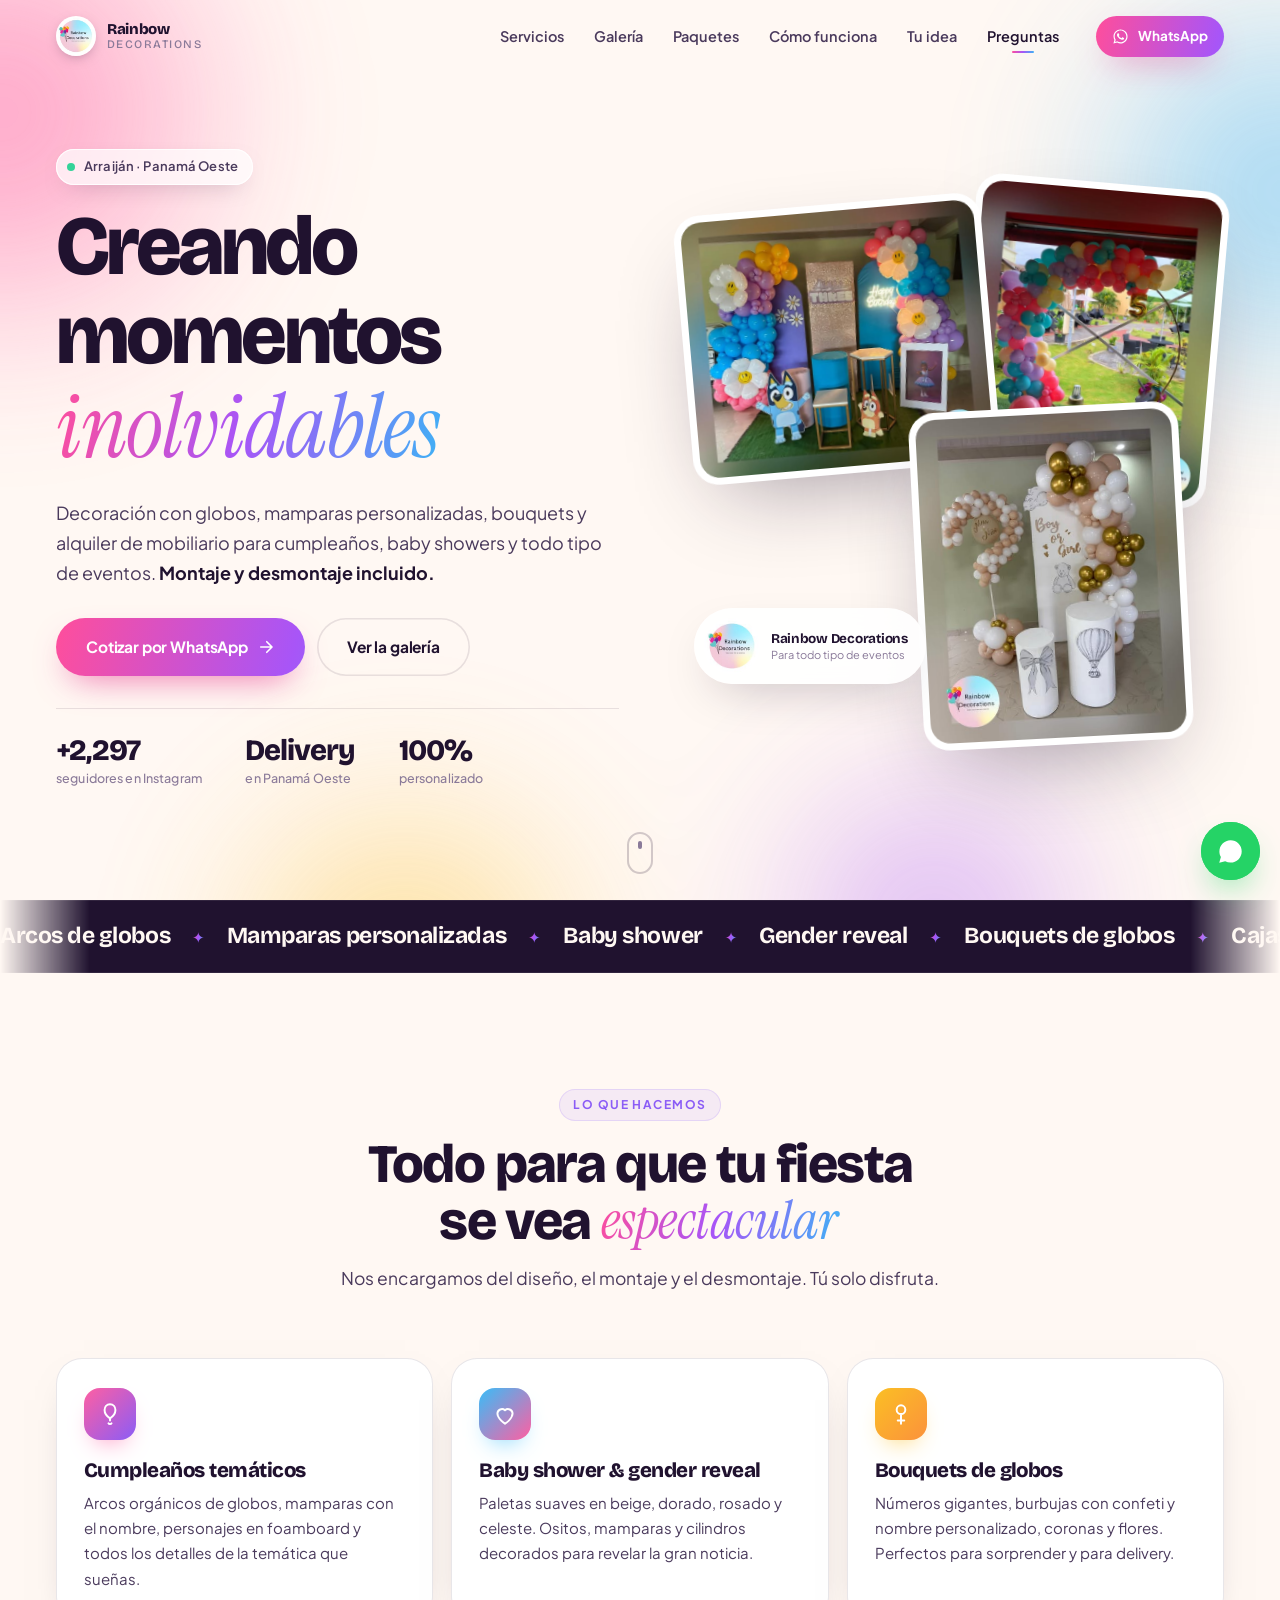
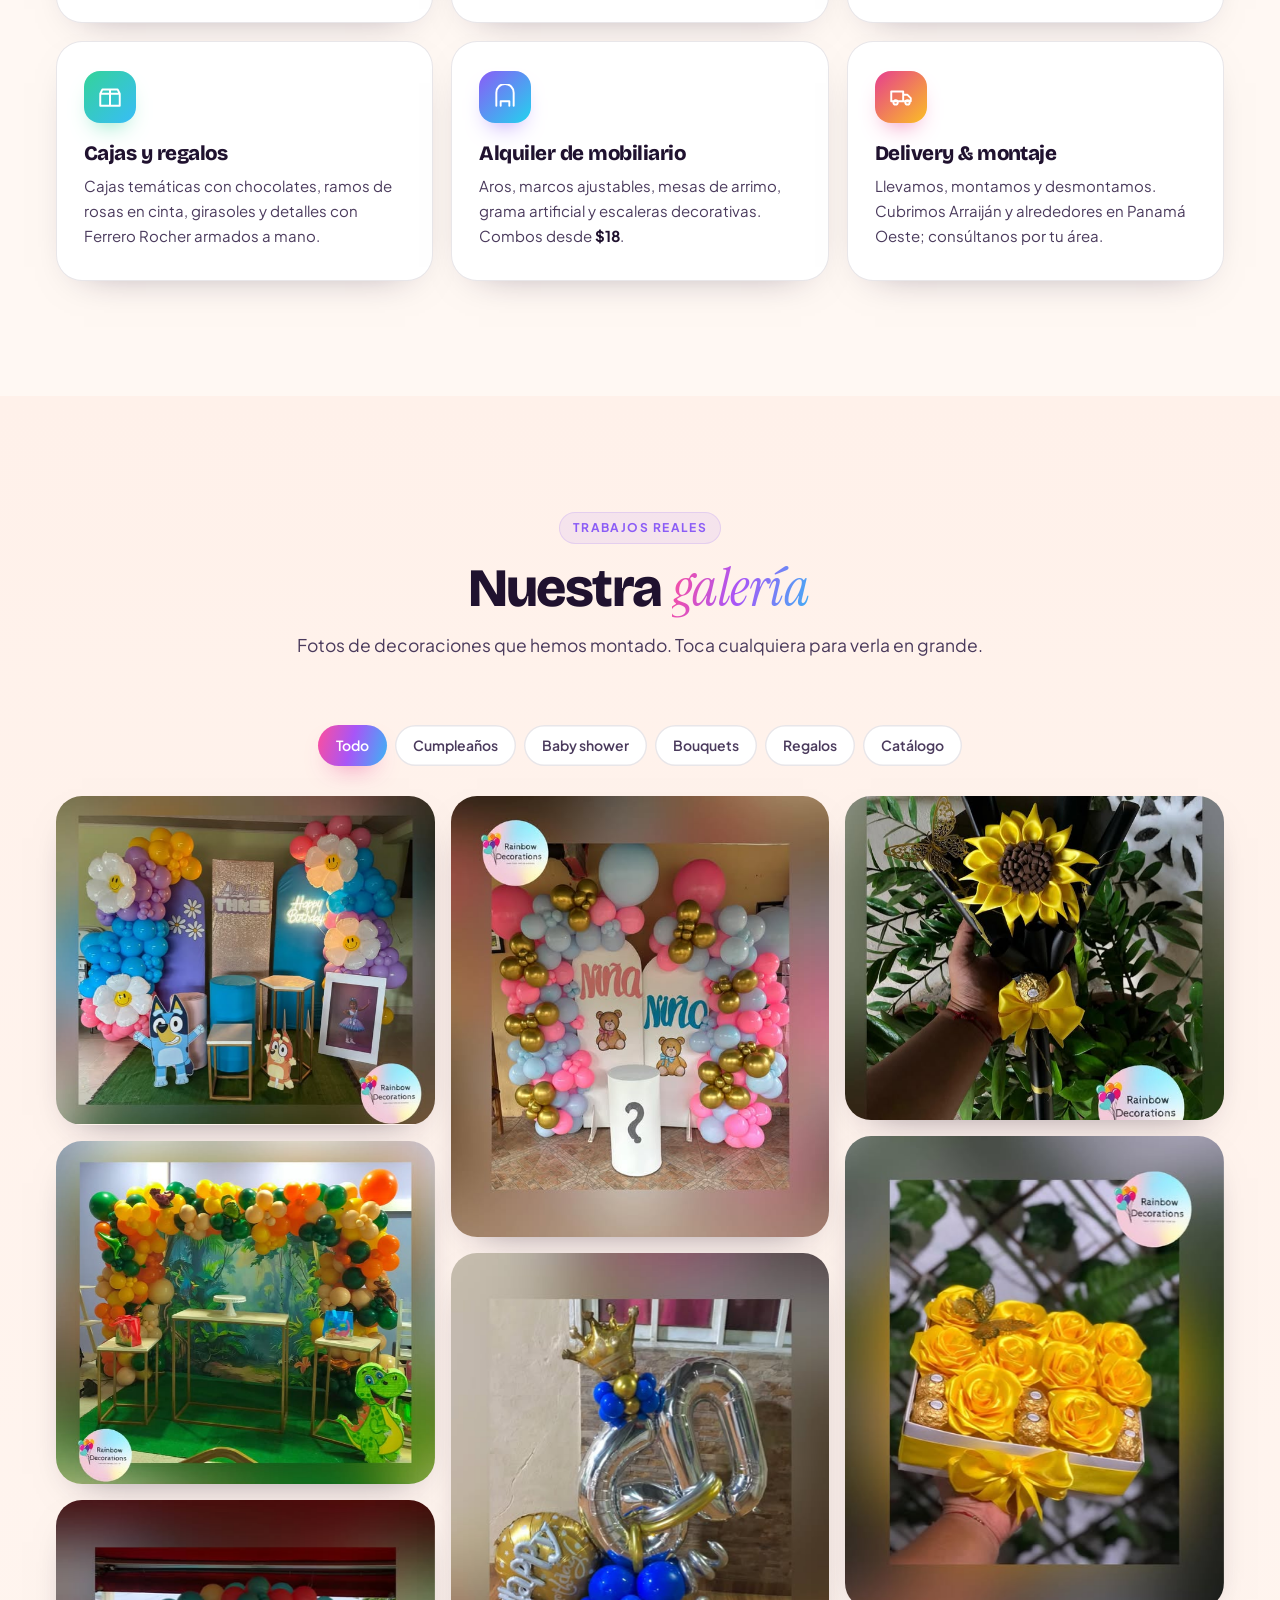
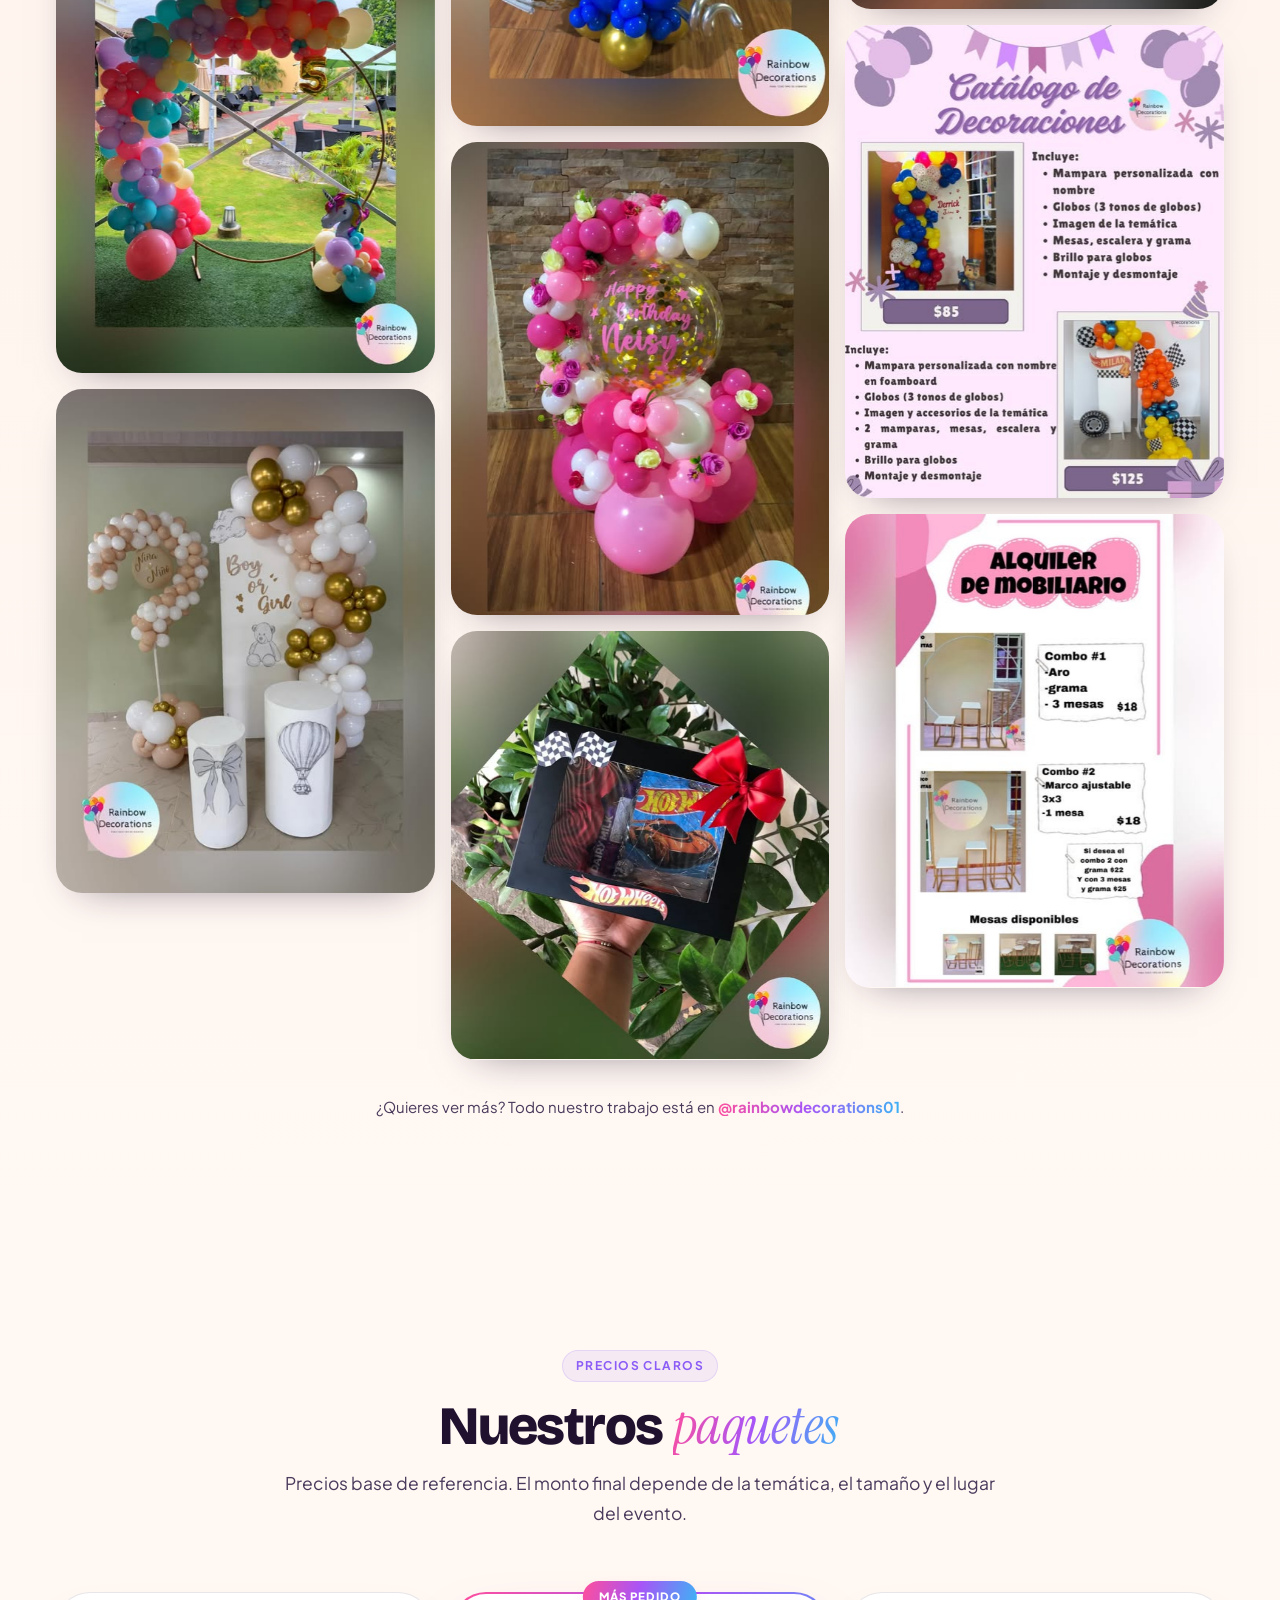
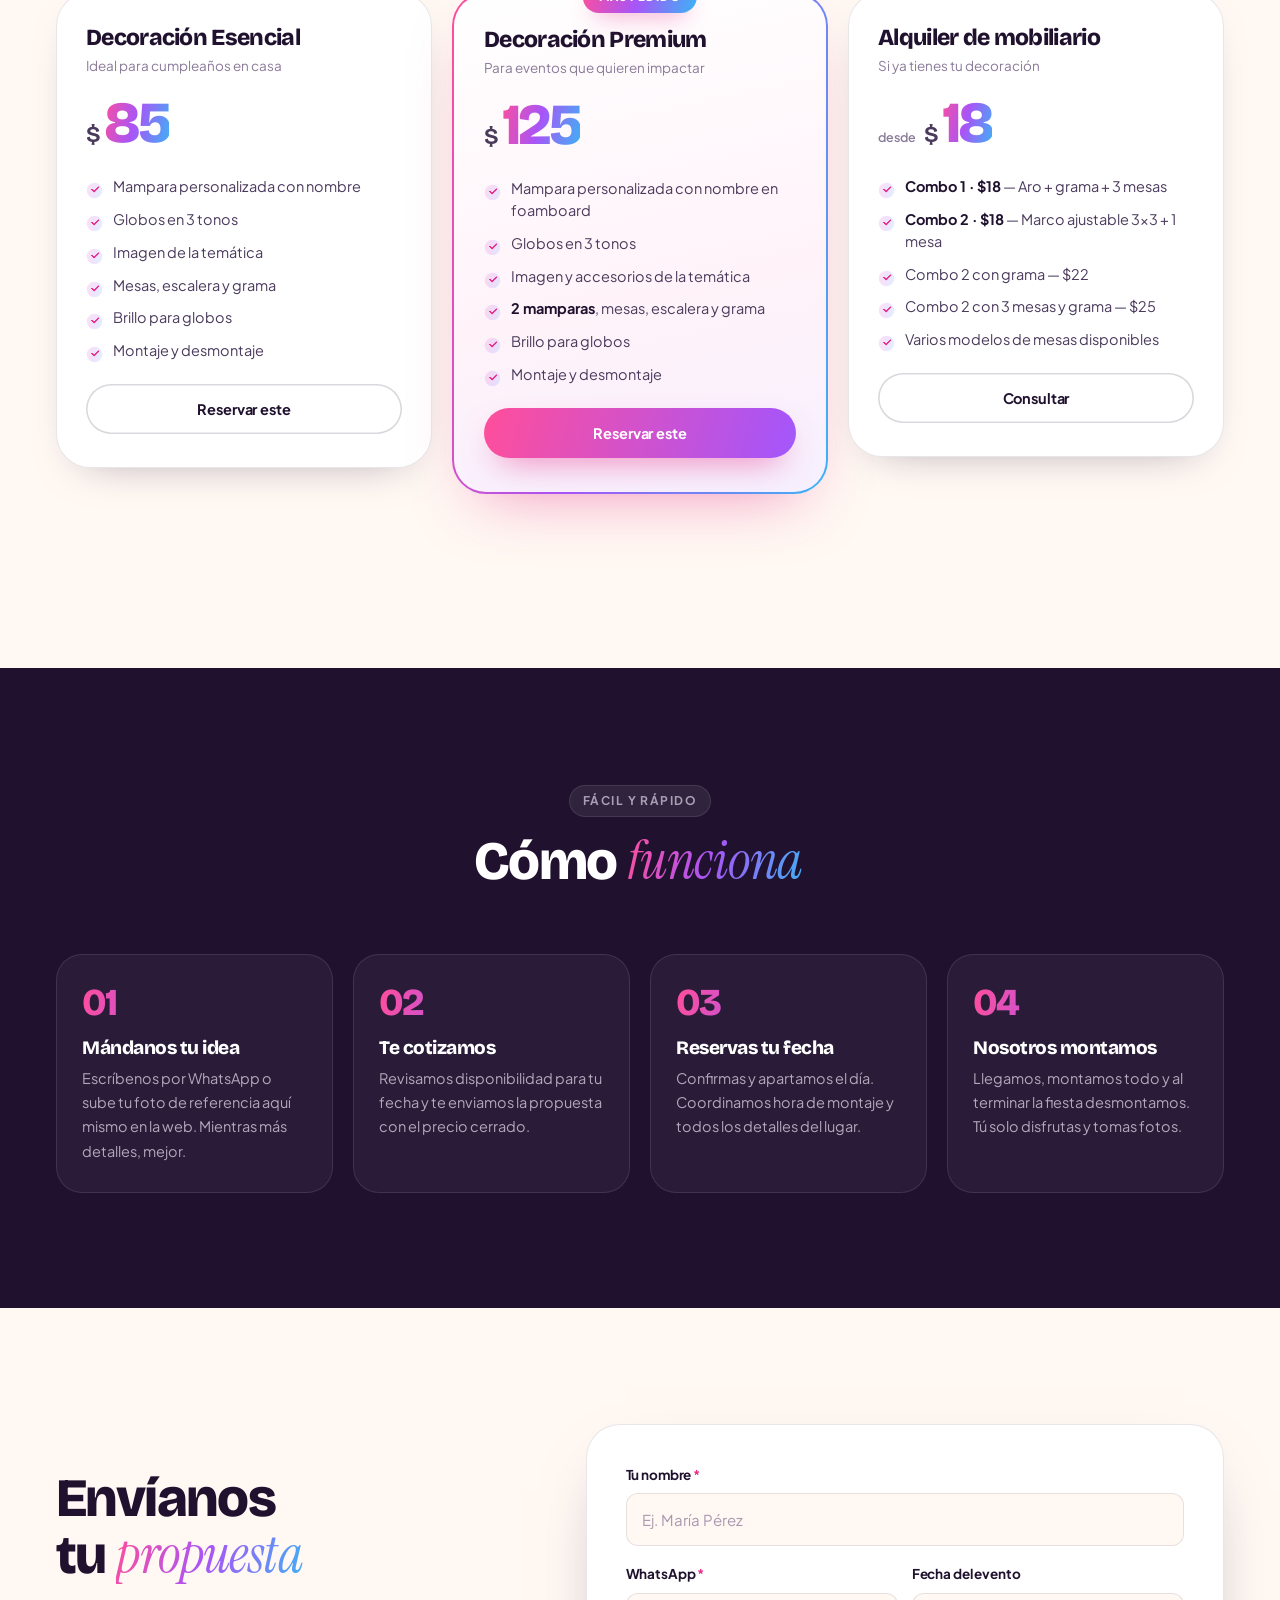
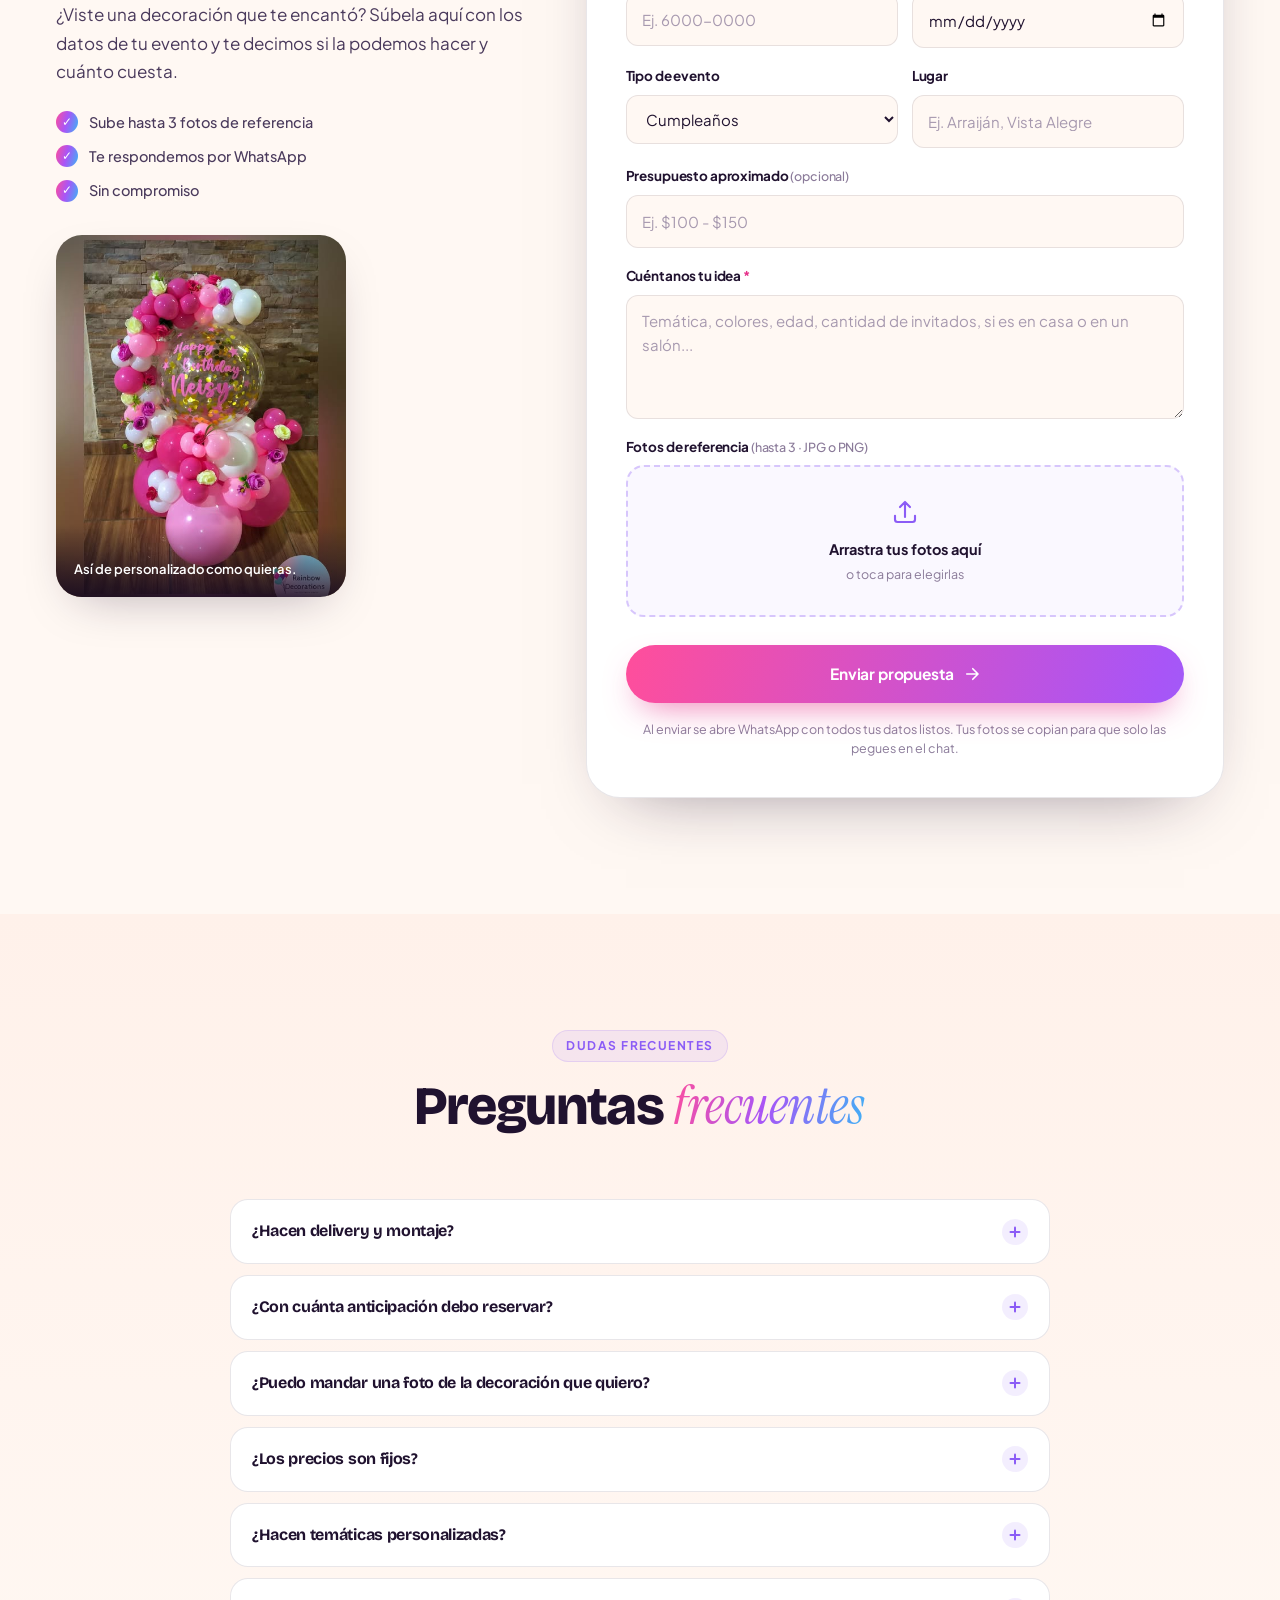
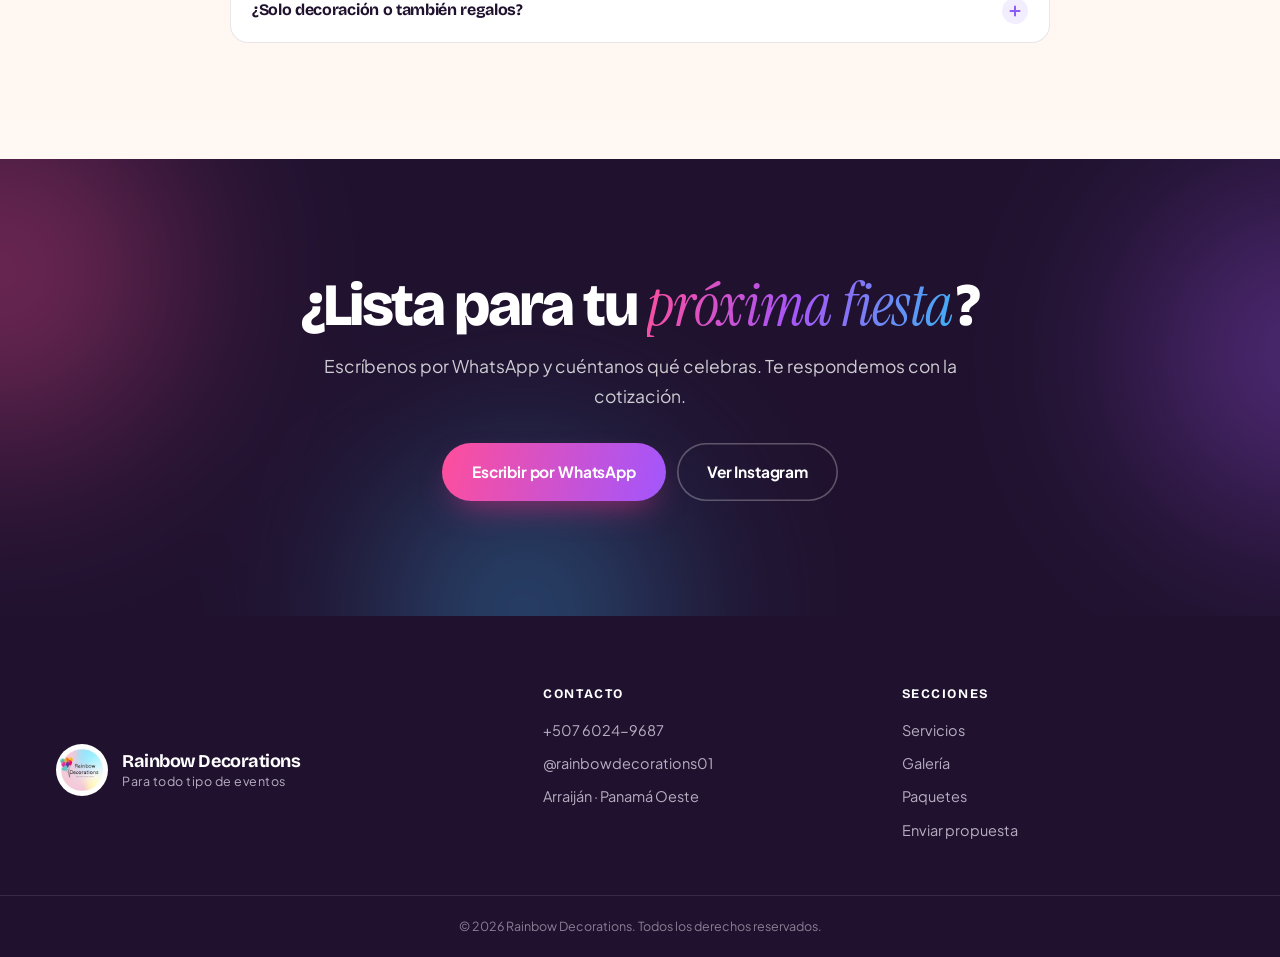
==== index.html @ 2b86cacb "Sitio web de Rainbow Decorations Landing comercial estática para el negocio de decoración de fiestas" ====
<!DOCTYPE html>
<html lang="es">
<head>
<meta charset="utf-8">
<meta name="viewport" content="width=device-width, initial-scale=1, viewport-fit=cover">
<title>Rainbow Decorations — Decoración de fiestas en Arraiján, Panamá Oeste</title>
<meta name="description" content="Decoración con globos, mamparas personalizadas, bouquets y alquiler de mobiliario para cumpleaños, baby showers y todo tipo de eventos en Arraiján y Panamá Oeste. Montaje y desmontaje incluido.">
<meta name="theme-color" content="#FFF9F4">
<link rel="icon" href="assets/img/favicon.svg" type="image/svg+xml">
<link rel="apple-touch-icon" href="assets/gallery/logo.jpg">

<meta property="og:type" content="website">
<meta property="og:title" content="Rainbow Decorations — Creando momentos inolvidables">
<meta property="og:description" content="Decoración de fiestas, globos y bouquets en Arraiján, Panamá Oeste. Pide tu cotización por WhatsApp.">
<meta property="og:image" content="assets/gallery/g03.jpg">
<meta property="og:locale" content="es_PA">
<meta name="twitter:card" content="summary_large_image">

<link rel="preconnect" href="https://fonts.googleapis.com">
<link rel="preconnect" href="https://fonts.gstatic.com" crossorigin>
<link href="https://fonts.googleapis.com/css2?family=Bricolage+Grotesque:opsz,wght@12..96,400;12..96,600;12..96,700;12..96,800&family=Instrument+Serif:ital@0;1&family=Plus+Jakarta+Sans:wght@400;500;600;700&display=swap" rel="stylesheet">
<link rel="stylesheet" href="assets/css/style.css">
<!-- Marca que JS está vivo: las animaciones de entrada solo se activan
     con esta clase, así nadie se queda con la página en blanco. -->
<script>document.documentElement.classList.add('js');</script>

<script type="application/ld+json">
{
  "@context": "https://schema.org",
  "@type": "LocalBusiness",
  "name": "Rainbow Decorations",
  "description": "Decoración de fiestas, globos, mamparas personalizadas, bouquets y alquiler de mobiliario para eventos.",
  "image": "assets/gallery/g03.jpg",
  "telephone": "+50760249687",
  "areaServed": "Arraiján, Panamá Oeste, Panamá",
  "address": { "@type": "PostalAddress", "addressLocality": "Arraiján", "addressRegion": "Panamá Oeste", "addressCountry": "PA" },
  "sameAs": ["https://www.instagram.com/rainbowdecorations01/"]
}
</script>
</head>
<body>

<!-- ============ PRELOADER ============ -->
<div class="preloader" id="preloader" aria-hidden="true">
  <div class="preloader__inner">
    <div class="preloader__balloons">
      <span style="--i:0"></span><span style="--i:1"></span><span style="--i:2"></span>
      <span style="--i:3"></span><span style="--i:4"></span>
    </div>
    <p class="preloader__word">Rainbow Decorations</p>
  </div>
</div>

<!-- ============ SCROLL PROGRESS ============ -->
<div class="progress" id="progress" aria-hidden="true"><i></i></div>

<!-- ============ CUSTOM CURSOR ============ -->
<div class="cursor" id="cursor" aria-hidden="true"><span class="cursor__dot"></span><span class="cursor__ring"></span></div>

<!-- ============ NAV ============ -->
<header class="nav" id="nav">
  <a class="nav__brand" href="#top" data-cursor="link">
    <img src="assets/gallery/logo.jpg" alt="" width="40" height="40">
    <span>Rainbow<em>Decorations</em></span>
  </a>
  <nav class="nav__links" id="navLinks" aria-label="Principal">
    <a href="#servicios" data-cursor="link">Servicios</a>
    <a href="#galeria" data-cursor="link">Galería</a>
    <a href="#paquetes" data-cursor="link">Paquetes</a>
    <a href="#proceso" data-cursor="link">Cómo funciona</a>
    <a href="#propuesta" data-cursor="link">Tu idea</a>
    <a href="#faq" data-cursor="link">Preguntas</a>
  </nav>
  <a class="btn btn--sm btn--grad nav__cta" href="#" data-wa="Hola Rainbow Decorations! 👋 Vi su página web y quiero cotizar una decoración." data-cursor="link">
    <svg viewBox="0 0 24 24" width="17" height="17" aria-hidden="true"><path fill="currentColor" d="M12.04 2C6.58 2 2.13 6.45 2.13 11.91c0 1.75.46 3.45 1.32 4.95L2 22l5.25-1.38a9.9 9.9 0 0 0 4.79 1.22h.01c5.46 0 9.91-4.45 9.91-9.91 0-2.65-1.03-5.14-2.9-7.01A9.82 9.82 0 0 0 12.04 2Zm0 18.13h-.01a8.2 8.2 0 0 1-4.19-1.15l-.3-.18-3.12.82.83-3.04-.2-.31a8.19 8.19 0 0 1-1.26-4.36c0-4.54 3.7-8.23 8.25-8.23 2.2 0 4.27.86 5.83 2.42a8.17 8.17 0 0 1 2.41 5.82c0 4.54-3.7 8.21-8.24 8.21Zm4.52-6.16c-.25-.12-1.47-.72-1.69-.81-.23-.08-.39-.12-.56.13-.16.24-.64.8-.78.97-.14.16-.29.18-.54.06-.25-.13-1.05-.39-1.99-1.23-.74-.66-1.23-1.47-1.38-1.72-.14-.25-.01-.38.11-.5.11-.11.25-.29.37-.43.13-.15.17-.25.25-.41.08-.17.04-.31-.02-.43-.06-.12-.56-1.34-.76-1.84-.2-.48-.4-.42-.56-.43h-.47c-.17 0-.43.06-.66.31-.22.25-.86.85-.86 2.07 0 1.22.89 2.4 1.01 2.56.12.17 1.75 2.67 4.23 3.74.59.26 1.05.41 1.41.52.59.19 1.13.16 1.56.1.48-.07 1.47-.6 1.68-1.18.2-.58.2-1.08.14-1.18-.06-.11-.22-.17-.47-.29Z"/></svg>
    WhatsApp
  </a>
  <button class="nav__burger" id="burger" aria-label="Abrir menú" aria-expanded="false"><span></span><span></span></button>
</header>

<main id="top">

<!-- ============ HERO ============ -->
<section class="hero">
  <div class="hero__mesh" aria-hidden="true">
    <i class="blob blob--1"></i><i class="blob blob--2"></i><i class="blob blob--3"></i><i class="blob blob--4"></i>
  </div>
  <div class="hero__balloons" id="heroBalloons" aria-hidden="true"></div>

  <div class="hero__grid">
    <div class="hero__copy">
      <span class="pill reveal" data-reveal>
        <i class="pill__dot"></i> Arraiján · Panamá Oeste
      </span>

      <h1 class="hero__title">
        <span class="line"><span data-split>Creando</span></span>
        <span class="line"><span data-split>momentos</span></span>
        <span class="line"><em class="grad" data-split>inolvidables</em></span>
      </h1>

      <p class="hero__lead reveal" data-reveal data-delay="1">
        Decoración con globos, mamparas personalizadas, bouquets y alquiler de mobiliario
        para cumpleaños, baby showers y todo tipo de eventos. <strong>Montaje y desmontaje incluido.</strong>
      </p>

      <div class="hero__cta reveal" data-reveal data-delay="2">
        <a class="btn btn--grad btn--lg" href="#" data-wa="Hola Rainbow Decorations! 👋 Quiero cotizar una decoración para mi evento." data-cursor="link" data-confetti>
          Cotizar por WhatsApp
          <svg viewBox="0 0 24 24" width="18" height="18" aria-hidden="true"><path fill="none" stroke="currentColor" stroke-width="2.2" stroke-linecap="round" stroke-linejoin="round" d="M5 12h14m-6-7 7 7-7 7"/></svg>
        </a>
        <a class="btn btn--ghost btn--lg" href="#galeria" data-cursor="link">Ver la galería</a>
      </div>

      <ul class="hero__stats reveal" data-reveal data-delay="3">
        <li><b data-count="2297">0</b><span>seguidores en Instagram</span></li>
        <li><b>Delivery</b><span>en Panamá Oeste</span></li>
        <li><b>100%</b><span>personalizado</span></li>
      </ul>
    </div>

    <div class="hero__stage" id="heroStage">
      <figure class="shot shot--a" data-depth="18"><img src="assets/gallery/g03.jpg" alt="Decoración de cumpleaños temática Bluey con arco de globos de colores" loading="eager" width="640" height="555"></figure>
      <figure class="shot shot--b" data-depth="34"><img src="assets/gallery/g09.jpg" alt="Arco de globos arcoíris con unicornio para un quinto cumpleaños" loading="eager" width="512" height="640"></figure>
      <figure class="shot shot--c" data-depth="52"><img src="assets/gallery/g04.jpg" alt="Decoración de baby shower Boy or Girl en tonos beige, blanco y dorado" loading="lazy" width="481" height="640"></figure>
      <div class="shot__badge" data-depth="70">
        <img src="assets/gallery/logo.jpg" alt="Logo de Rainbow Decorations" width="56" height="56">
        <div><b>Rainbow Decorations</b><span>Para todo tipo de eventos</span></div>
      </div>
    </div>
  </div>

  <a class="hero__scroll" href="#servicios" aria-label="Bajar" data-cursor="link"><span></span></a>
</section>

<!-- ============ MARQUEE ============ -->
<div class="marquee" aria-hidden="true">
  <div class="marquee__track">
    <span>Arcos de globos</span><i>✦</i><span>Mamparas personalizadas</span><i>✦</i><span>Baby shower</span><i>✦</i>
    <span>Gender reveal</span><i>✦</i><span>Bouquets de globos</span><i>✦</i><span>Cajas de regalo</span><i>✦</i>
    <span>Alquiler de mobiliario</span><i>✦</i><span>Temáticas infantiles</span><i>✦</i>
    <span>Arcos de globos</span><i>✦</i><span>Mamparas personalizadas</span><i>✦</i><span>Baby shower</span><i>✦</i>
    <span>Gender reveal</span><i>✦</i><span>Bouquets de globos</span><i>✦</i><span>Cajas de regalo</span><i>✦</i>
    <span>Alquiler de mobiliario</span><i>✦</i><span>Temáticas infantiles</span><i>✦</i>
  </div>
</div>

<!-- ============ SERVICIOS ============ -->
<section class="section" id="servicios">
  <div class="wrap">
    <header class="head">
      <span class="eyebrow reveal" data-reveal>Lo que hacemos</span>
      <h2 class="h2 reveal" data-reveal data-delay="1">Todo para que tu fiesta se vea <em class="grad">espectacular</em></h2>
      <p class="head__lead reveal" data-reveal data-delay="2">Nos encargamos del diseño, el montaje y el desmontaje. Tú solo disfruta.</p>
    </header>

    <div class="cards">
      <article class="card tilt reveal" data-reveal data-tilt>
        <div class="card__icon" style="--c1:#FF5FA2;--c2:#8B5CF6">
          <svg viewBox="0 0 24 24" width="26" height="26" aria-hidden="true"><path fill="none" stroke="currentColor" stroke-width="1.8" stroke-linecap="round" stroke-linejoin="round" d="M12 3c3 0 5 2.3 5 5.4 0 3.4-2.6 6.2-5 7.6-2.4-1.4-5-4.2-5-7.6C7 5.3 9 3 12 3Zm0 13v2m-1.4 2.6c.4.9 2.4.9 2.8 0"/></svg>
        </div>
        <h3>Cumpleaños temáticos</h3>
        <p>Arcos orgánicos de globos, mamparas con el nombre, personajes en foamboard y todos los detalles de la temática que sueñas.</p>
      </article>

      <article class="card tilt reveal" data-reveal data-delay="1" data-tilt>
        <div class="card__icon" style="--c1:#38BDF8;--c2:#FF5FA2">
          <svg viewBox="0 0 24 24" width="26" height="26" aria-hidden="true"><path fill="none" stroke="currentColor" stroke-width="1.8" stroke-linecap="round" stroke-linejoin="round" d="M12 21s-7-4.6-7-9.6A4.2 4.2 0 0 1 12 8.6a4.2 4.2 0 0 1 7 2.8C19 16.4 12 21 12 21Z"/></svg>
        </div>
        <h3>Baby shower & gender reveal</h3>
        <p>Paletas suaves en beige, dorado, rosado y celeste. Ositos, mamparas y cilindros decorados para revelar la gran noticia.</p>
      </article>

      <article class="card tilt reveal" data-reveal data-delay="2" data-tilt>
        <div class="card__icon" style="--c1:#FBBF24;--c2:#FB923C">
          <svg viewBox="0 0 24 24" width="26" height="26" aria-hidden="true"><path fill="none" stroke="currentColor" stroke-width="1.8" stroke-linecap="round" stroke-linejoin="round" d="M12 12c2.2 0 4-1.8 4-4s-1.8-4-4-4-4 1.8-4 4 1.8 4 4 4Zm0 0v9m-3-3h6"/></svg>
        </div>
        <h3>Bouquets de globos</h3>
        <p>Números gigantes, burbujas con confeti y nombre personalizado, coronas y flores. Perfectos para sorprender y para delivery.</p>
      </article>

      <article class="card tilt reveal" data-reveal data-tilt>
        <div class="card__icon" style="--c1:#34D399;--c2:#38BDF8">
          <svg viewBox="0 0 24 24" width="26" height="26" aria-hidden="true"><path fill="none" stroke="currentColor" stroke-width="1.8" stroke-linecap="round" stroke-linejoin="round" d="M3 9h18v11H3zM3 9l2-4h14l2 4M12 5v15"/></svg>
        </div>
        <h3>Cajas y regalos</h3>
        <p>Cajas temáticas con chocolates, ramos de rosas en cinta, girasoles y detalles con Ferrero Rocher armados a mano.</p>
      </article>

      <article class="card tilt reveal" data-reveal data-delay="1" data-tilt>
        <div class="card__icon" style="--c1:#8B5CF6;--c2:#22D3EE">
          <svg viewBox="0 0 24 24" width="26" height="26" aria-hidden="true"><path fill="none" stroke="currentColor" stroke-width="1.8" stroke-linecap="round" stroke-linejoin="round" d="M4 20V8m16 12V8M4 8a8 8 0 0 1 16 0M8 20v-4h8v4"/></svg>
        </div>
        <h3>Alquiler de mobiliario</h3>
        <p>Aros, marcos ajustables, mesas de arrimo, grama artificial y escaleras decorativas. Combos desde <b>$18</b>.</p>
      </article>

      <article class="card tilt reveal" data-reveal data-delay="2" data-tilt>
        <div class="card__icon" style="--c1:#E63E8F;--c2:#FBBF24">
          <svg viewBox="0 0 24 24" width="26" height="26" aria-hidden="true"><path fill="none" stroke="currentColor" stroke-width="1.8" stroke-linecap="round" stroke-linejoin="round" d="M3 7h11v9H3zM14 10h4l3 3v3h-7zM7 19a2 2 0 1 0 0-4 2 2 0 0 0 0 4Zm11 0a2 2 0 1 0 0-4 2 2 0 0 0 0 4Z"/></svg>
        </div>
        <h3>Delivery & montaje</h3>
        <p>Llevamos, montamos y desmontamos. Cubrimos Arraiján y alrededores en Panamá Oeste; consúltanos por tu área.</p>
      </article>
    </div>
  </div>
</section>

<!-- ============ GALERÍA ============ -->
<section class="section section--tint" id="galeria">
  <div class="wrap">
    <header class="head">
      <span class="eyebrow reveal" data-reveal>Trabajos reales</span>
      <h2 class="h2 reveal" data-reveal data-delay="1">Nuestra <em class="grad">galería</em></h2>
      <p class="head__lead reveal" data-reveal data-delay="2">Fotos de decoraciones que hemos montado. Toca cualquiera para verla en grande.</p>
    </header>

    <div class="filters reveal" data-reveal role="tablist" aria-label="Filtrar galería">
      <button class="chip is-on" data-filter="all" role="tab" aria-selected="true" data-cursor="link">Todo</button>
      <button class="chip" data-filter="cumple" role="tab" aria-selected="false" data-cursor="link">Cumpleaños</button>
      <button class="chip" data-filter="baby" role="tab" aria-selected="false" data-cursor="link">Baby shower</button>
      <button class="chip" data-filter="bouquet" role="tab" aria-selected="false" data-cursor="link">Bouquets</button>
      <button class="chip" data-filter="regalo" role="tab" aria-selected="false" data-cursor="link">Regalos</button>
      <button class="chip" data-filter="catalogo" role="tab" aria-selected="false" data-cursor="link">Catálogo</button>
    </div>

    <div class="gallery" id="gallery">
      <figure class="gitem" data-cat="cumple"><button data-cursor="zoom" aria-label="Ampliar: Temática Bluey"><img src="assets/gallery/g03.jpg" alt="Arco de globos de colores con flores margarita, mamparas y letrero neón para un cumpleaños temática Bluey" loading="lazy" width="640" height="555"><figcaption><b>Temática Bluey</b><span>Arco orgánico + neón</span></figcaption></button></figure>
      <figure class="gitem" data-cat="cumple"><button data-cursor="zoom" aria-label="Ampliar: Fiesta dinosaurios"><img src="assets/gallery/g08.jpg" alt="Decoración de fiesta de dinosaurios con arco de globos verdes y naranjas y fondo de selva" loading="lazy" width="640" height="580"><figcaption><b>Aventura jurásica</b><span>Backdrop selva + globos</span></figcaption></button></figure>
      <figure class="gitem" data-cat="cumple"><button data-cursor="zoom" aria-label="Ampliar: Arco arcoíris"><img src="assets/gallery/g09.jpg" alt="Arco de globos arcoíris al aire libre con unicornio y número cinco dorado" loading="lazy" width="512" height="640"><figcaption><b>Arcoíris & unicornio</b><span>Montaje al aire libre</span></figcaption></button></figure>
      <figure class="gitem" data-cat="baby"><button data-cursor="zoom" aria-label="Ampliar: Baby shower Boy or Girl"><img src="assets/gallery/g04.jpg" alt="Baby shower Boy or Girl con globos beige, blancos y dorados, osito y cilindros decorados" loading="lazy" width="481" height="640"><figcaption><b>Boy or Girl</b><span>Beige, blanco & dorado</span></figcaption></button></figure>
      <figure class="gitem" data-cat="baby"><button data-cursor="zoom" aria-label="Ampliar: Gender reveal"><img src="assets/gallery/g05.jpg" alt="Gender reveal con mamparas Niña o Niño, globos rosados, celestes y dorados y ositos" loading="lazy" width="550" height="640"><figcaption><b>¿Niña o Niño?</b><span>Gender reveal</span></figcaption></button></figure>
      <figure class="gitem" data-cat="bouquet"><button data-cursor="zoom" aria-label="Ampliar: Bouquet número 40"><img src="assets/gallery/g06.jpg" alt="Bouquet de globos con número 40 plateado, corona dorada y globos azules" loading="lazy" width="512" height="640"><figcaption><b>Bouquet 40</b><span>Número + corona</span></figcaption></button></figure>
      <figure class="gitem" data-cat="bouquet"><button data-cursor="zoom" aria-label="Ampliar: Bouquet rosado"><img src="assets/gallery/g07.jpg" alt="Bouquet de globos rosados con burbuja de confeti personalizada y flores" loading="lazy" width="512" height="640"><figcaption><b>Bouquet personalizado</b><span>Burbuja con confeti</span></figcaption></button></figure>
      <figure class="gitem" data-cat="regalo"><button data-cursor="zoom" aria-label="Ampliar: Caja Hot Wheels"><img src="assets/gallery/g10.jpg" alt="Caja de regalo temática Hot Wheels con chocolates y lazo rojo" loading="lazy" width="566" height="640"><figcaption><b>Caja Hot Wheels</b><span>Regalo temático</span></figcaption></button></figure>
      <figure class="gitem" data-cat="regalo"><button data-cursor="zoom" aria-label="Ampliar: Ramo girasol"><img src="assets/gallery/g11.jpg" alt="Ramo de girasol hecho en cinta con mariposas doradas y bombón" loading="lazy" width="640" height="547"><figcaption><b>Girasol en cinta</b><span>Hecho a mano</span></figcaption></button></figure>
      <figure class="gitem" data-cat="regalo"><button data-cursor="zoom" aria-label="Ampliar: Caja de rosas"><img src="assets/gallery/g12.jpg" alt="Caja de rosas amarillas en cinta con bombones Ferrero Rocher y mariposa dorada" loading="lazy" width="512" height="640"><figcaption><b>Caja de rosas</b><span>Rosas + Ferrero</span></figcaption></button></figure>
      <figure class="gitem" data-cat="catalogo"><button data-cursor="zoom" aria-label="Ampliar: Catálogo de decoraciones"><img src="assets/gallery/g01.jpg" alt="Catálogo de decoraciones con paquetes de 85 y 125 dólares" loading="lazy" width="512" height="640"><figcaption><b>Catálogo</b><span>Paquetes $85 y $125</span></figcaption></button></figure>
      <figure class="gitem" data-cat="catalogo"><button data-cursor="zoom" aria-label="Ampliar: Alquiler de mobiliario"><img src="assets/gallery/g02.jpg" alt="Catálogo de alquiler de mobiliario con combos de aro, marco ajustable y mesas" loading="lazy" width="512" height="640"><figcaption><b>Mobiliario</b><span>Combos desde $18</span></figcaption></button></figure>
    </div>

    <p class="gallery__note reveal" data-reveal>
      ¿Quieres ver más? Todo nuestro trabajo está en
      <a href="https://www.instagram.com/rainbowdecorations01/" target="_blank" rel="noopener" data-cursor="link">@rainbowdecorations01</a>.
    </p>
  </div>
</section>

<!-- ============ PAQUETES ============ -->
<section class="section" id="paquetes">
  <div class="wrap">
    <header class="head">
      <span class="eyebrow reveal" data-reveal>Precios claros</span>
      <h2 class="h2 reveal" data-reveal data-delay="1">Nuestros <em class="grad">paquetes</em></h2>
      <p class="head__lead reveal" data-reveal data-delay="2">Precios base de referencia. El monto final depende de la temática, el tamaño y el lugar del evento.</p>
    </header>

    <div class="plans">
      <article class="plan reveal" data-reveal>
        <div class="plan__top">
          <h3>Decoración Esencial</h3>
          <p class="plan__for">Ideal para cumpleaños en casa</p>
          <div class="plan__price"><span class="cur">$</span><b>85</b></div>
        </div>
        <ul class="plan__list">
          <li>Mampara personalizada con nombre</li>
          <li>Globos en 3 tonos</li>
          <li>Imagen de la temática</li>
          <li>Mesas, escalera y grama</li>
          <li>Brillo para globos</li>
          <li>Montaje y desmontaje</li>
        </ul>
        <a class="btn btn--outline" href="#" data-wa="Hola! 👋 Me interesa el paquete *Decoración Esencial ($85)*. ¿Me pueden dar más información?" data-cursor="link">Reservar este</a>
      </article>

      <article class="plan plan--star reveal" data-reveal data-delay="1">
        <span class="plan__tag">Más pedido</span>
        <div class="plan__top">
          <h3>Decoración Premium</h3>
          <p class="plan__for">Para eventos que quieren impactar</p>
          <div class="plan__price"><span class="cur">$</span><b>125</b></div>
        </div>
        <ul class="plan__list">
          <li>Mampara personalizada con nombre en foamboard</li>
          <li>Globos en 3 tonos</li>
          <li>Imagen y accesorios de la temática</li>
          <li><b>2 mamparas</b>, mesas, escalera y grama</li>
          <li>Brillo para globos</li>
          <li>Montaje y desmontaje</li>
        </ul>
        <a class="btn btn--grad" href="#" data-wa="Hola! 👋 Me interesa el paquete *Decoración Premium ($125)*. ¿Me pueden dar más información?" data-cursor="link" data-confetti>Reservar este</a>
      </article>

      <article class="plan reveal" data-reveal data-delay="2">
        <div class="plan__top">
          <h3>Alquiler de mobiliario</h3>
          <p class="plan__for">Si ya tienes tu decoración</p>
          <div class="plan__price"><span class="from">desde</span><span class="cur">$</span><b>18</b></div>
        </div>
        <ul class="plan__list">
          <li><b>Combo 1 · $18</b> — Aro + grama + 3 mesas</li>
          <li><b>Combo 2 · $18</b> — Marco ajustable 3×3 + 1 mesa</li>
          <li>Combo 2 con grama — $22</li>
          <li>Combo 2 con 3 mesas y grama — $25</li>
          <li>Varios modelos de mesas disponibles</li>
        </ul>
        <a class="btn btn--outline" href="#" data-wa="Hola! 👋 Quiero información sobre el *alquiler de mobiliario* (combos desde $18)." data-cursor="link">Consultar</a>
      </article>
    </div>

    <p class="plans__note reveal" data-reveal>¿Tienes algo distinto en mente? Armamos paquetes a la medida — <a href="#propuesta" data-cursor="link">mándanos tu idea</a>.</p>
  </div>
</section>

<!-- ============ PROCESO ============ -->
<section class="section section--dark" id="proceso">
  <div class="wrap">
    <header class="head">
      <span class="eyebrow reveal" data-reveal>Fácil y rápido</span>
      <h2 class="h2 reveal" data-reveal data-delay="1">Cómo <em class="grad">funciona</em></h2>
    </header>

    <ol class="steps">
      <li class="step reveal" data-reveal>
        <span class="step__n">01</span>
        <h3>Mándanos tu idea</h3>
        <p>Escríbenos por WhatsApp o sube tu foto de referencia aquí mismo en la web. Mientras más detalles, mejor.</p>
      </li>
      <li class="step reveal" data-reveal data-delay="1">
        <span class="step__n">02</span>
        <h3>Te cotizamos</h3>
        <p>Revisamos disponibilidad para tu fecha y te enviamos la propuesta con el precio cerrado.</p>
      </li>
      <li class="step reveal" data-reveal data-delay="2">
        <span class="step__n">03</span>
        <h3>Reservas tu fecha</h3>
        <p>Confirmas y apartamos el día. Coordinamos hora de montaje y todos los detalles del lugar.</p>
      </li>
      <li class="step reveal" data-reveal data-delay="3">
        <span class="step__n">04</span>
        <h3>Nosotros montamos</h3>
        <p>Llegamos, montamos todo y al terminar la fiesta desmontamos. Tú solo disfrutas y tomas fotos.</p>
      </li>
    </ol>
  </div>
</section>

<!-- ============ PROPUESTA ============ -->
<section class="section" id="propuesta">
  <div class="wrap">
    <div class="prop">
      <div class="prop__aside">
        <span class="eyebrow reveal" data-reveal>Tu idea, nuestro montaje</span>
        <h2 class="h2 reveal" data-reveal data-delay="1">Envíanos tu <em class="grad">propuesta</em></h2>
        <p class="reveal" data-reveal data-delay="2">¿Viste una decoración que te encantó? Súbela aquí con los datos de tu evento y te decimos si la podemos hacer y cuánto cuesta.</p>

        <ul class="prop__perks reveal" data-reveal data-delay="3">
          <li><i>✓</i> Sube hasta 3 fotos de referencia</li>
          <li><i>✓</i> Te respondemos por WhatsApp</li>
          <li><i>✓</i> Sin compromiso</li>
        </ul>

        <figure class="prop__peek reveal" data-reveal data-delay="4">
          <img src="assets/gallery/g07.jpg" alt="Bouquet de globos rosados personalizado" loading="lazy" width="512" height="640">
          <figcaption>Así de personalizado como quieras.</figcaption>
        </figure>
      </div>

      <form class="form reveal" id="propForm" data-reveal data-delay="1" novalidate>
        <div class="field">
          <label for="f-name">Tu nombre <i>*</i></label>
          <input id="f-name" name="nombre" type="text" required placeholder="Ej. María Pérez" autocomplete="name">
        </div>

        <div class="field-row">
          <div class="field">
            <label for="f-phone">WhatsApp <i>*</i></label>
            <input id="f-phone" name="whatsapp" type="tel" required placeholder="Ej. 6000-0000" autocomplete="tel">
          </div>
          <div class="field">
            <label for="f-date">Fecha del evento</label>
            <input id="f-date" name="fecha" type="date">
          </div>
        </div>

        <div class="field-row">
          <div class="field">
            <label for="f-type">Tipo de evento</label>
            <select id="f-type" name="tipo">
              <option>Cumpleaños</option>
              <option>Baby shower</option>
              <option>Gender reveal</option>
              <option>Bouquet de globos</option>
              <option>Caja o regalo personalizado</option>
              <option>Alquiler de mobiliario</option>
              <option>Otro</option>
            </select>
          </div>
          <div class="field">
            <label for="f-place">Lugar</label>
            <input id="f-place" name="lugar" type="text" placeholder="Ej. Arraiján, Vista Alegre">
          </div>
        </div>

        <div class="field">
          <label for="f-budget">Presupuesto aproximado <small>(opcional)</small></label>
          <input id="f-budget" name="presupuesto" type="text" placeholder="Ej. $100 - $150">
        </div>

        <div class="field">
          <label for="f-msg">Cuéntanos tu idea <i>*</i></label>
          <textarea id="f-msg" name="idea" rows="4" required placeholder="Temática, colores, edad, cantidad de invitados, si es en casa o en un salón..."></textarea>
        </div>

        <div class="field">
          <label id="dropLabel">Fotos de referencia <small>(hasta 3 · JPG o PNG)</small></label>
          <div class="drop" id="drop" tabindex="0" role="button" aria-labelledby="dropLabel" data-cursor="link">
            <input type="file" id="f-files" name="fotos" accept="image/*" multiple hidden>
            <svg viewBox="0 0 24 24" width="30" height="30" aria-hidden="true"><path fill="none" stroke="currentColor" stroke-width="1.7" stroke-linecap="round" stroke-linejoin="round" d="M12 16V4m0 0L8 8m4-4 4 4M4 15v3a2 2 0 0 0 2 2h12a2 2 0 0 0 2-2v-3"/></svg>
            <p><b>Arrastra tus fotos aquí</b><span>o toca para elegirlas</span></p>
          </div>
          <div class="thumbs" id="thumbs"></div>
        </div>

        <button class="btn btn--grad btn--lg btn--block" type="submit" id="submitBtn" data-cursor="link">
          Enviar propuesta
          <svg viewBox="0 0 24 24" width="18" height="18" aria-hidden="true"><path fill="none" stroke="currentColor" stroke-width="2.2" stroke-linecap="round" stroke-linejoin="round" d="M5 12h14m-6-7 7 7-7 7"/></svg>
        </button>

        <p class="form__hint" id="formHint">Al enviar se abre WhatsApp con todos tus datos listos. Tus fotos se copian para que solo las pegues en el chat.</p>
        <p class="form__err" id="formErr" role="alert" hidden></p>
      </form>
    </div>
  </div>
</section>

<!-- ============ FAQ ============ -->
<section class="section section--tint" id="faq">
  <div class="wrap wrap--narrow">
    <header class="head">
      <span class="eyebrow reveal" data-reveal>Dudas frecuentes</span>
      <h2 class="h2 reveal" data-reveal data-delay="1">Preguntas <em class="grad">frecuentes</em></h2>
    </header>

    <div class="faq">
      <details class="faq__item reveal" data-reveal>
        <summary data-cursor="link">¿Hacen delivery y montaje?<i></i></summary>
        <div><p>Sí. Llevamos, montamos y desmontamos la decoración. Trabajamos en Arraiján y alrededores de Panamá Oeste — escríbenos por WhatsApp para confirmar si llegamos a tu área.</p></div>
      </details>
      <details class="faq__item reveal" data-reveal data-delay="1">
        <summary data-cursor="link">¿Con cuánta anticipación debo reservar?<i></i></summary>
        <div><p>Mientras antes, mejor: las fechas de fin de semana se llenan rápido. Escríbenos con tu fecha y te confirmamos disponibilidad al momento.</p></div>
      </details>
      <details class="faq__item reveal" data-reveal data-delay="2">
        <summary data-cursor="link">¿Puedo mandar una foto de la decoración que quiero?<i></i></summary>
        <div><p>¡Claro! Usa el formulario de <a href="#propuesta" data-cursor="link">propuesta</a> para subir tus fotos de referencia, o mándalas directo por WhatsApp. Nos adaptamos a lo que tengas en mente.</p></div>
      </details>
      <details class="faq__item reveal" data-reveal data-delay="3">
        <summary data-cursor="link">¿Los precios son fijos?<i></i></summary>
        <div><p>Los precios que ves son paquetes base de referencia. El monto final puede variar según el tamaño del montaje, la temática, los accesorios y el lugar del evento. Te damos el precio cerrado en la cotización.</p></div>
      </details>
      <details class="faq__item reveal" data-reveal data-delay="4">
        <summary data-cursor="link">¿Hacen temáticas personalizadas?<i></i></summary>
        <div><p>Sí. Hemos hecho desde Bluey y dinosaurios hasta unicornios, Hot Wheels y gender reveals. Si tienes una temática en mente, la armamos.</p></div>
      </details>
      <details class="faq__item reveal" data-reveal data-delay="5">
        <summary data-cursor="link">¿Solo decoración o también regalos?<i></i></summary>
        <div><p>También armamos cajas de regalo temáticas con chocolates, ramos de rosas en cinta, girasoles y detalles con Ferrero Rocher. Perfectos para acompañar la sorpresa.</p></div>
      </details>
    </div>
  </div>
</section>

<!-- ============ CTA FINAL ============ -->
<section class="cta">
  <div class="cta__mesh" aria-hidden="true"><i></i><i></i><i></i></div>
  <div class="wrap wrap--narrow cta__in">
    <h2 class="reveal" data-reveal>¿Lista para tu <em class="grad">próxima fiesta</em>?</h2>
    <p class="reveal" data-reveal data-delay="1">Escríbenos por WhatsApp y cuéntanos qué celebras. Te respondemos con la cotización.</p>
    <div class="cta__btns reveal" data-reveal data-delay="2">
      <a class="btn btn--grad btn--lg" href="#" data-wa="Hola Rainbow Decorations! 👋 Quiero cotizar una decoración para mi evento." data-cursor="link" data-confetti>Escribir por WhatsApp</a>
      <a class="btn btn--ghost btn--lg" href="https://www.instagram.com/rainbowdecorations01/" target="_blank" rel="noopener" data-cursor="link">Ver Instagram</a>
    </div>
  </div>
</section>

</main>

<!-- ============ FOOTER ============ -->
<footer class="foot">
  <div class="wrap foot__grid">
    <div class="foot__brand">
      <img src="assets/gallery/logo.jpg" alt="" width="52" height="52">
      <div>
        <b>Rainbow Decorations</b>
        <span>Para todo tipo de eventos</span>
      </div>
    </div>

    <div class="foot__col">
      <h4>Contacto</h4>
      <a href="#" data-wa="Hola Rainbow Decorations! 👋" data-cursor="link">+507 6024-9687</a>
      <a href="https://www.instagram.com/rainbowdecorations01/" target="_blank" rel="noopener" data-cursor="link">@rainbowdecorations01</a>
      <p>Arraiján · Panamá Oeste</p>
    </div>

    <div class="foot__col">
      <h4>Secciones</h4>
      <a href="#servicios" data-cursor="link">Servicios</a>
      <a href="#galeria" data-cursor="link">Galería</a>
      <a href="#paquetes" data-cursor="link">Paquetes</a>
      <a href="#propuesta" data-cursor="link">Enviar propuesta</a>
    </div>
  </div>
  <div class="foot__bar">
    <span>© <span id="year">2026</span> Rainbow Decorations. Todos los derechos reservados.</span>
  </div>
</footer>

<!-- ============ WHATSAPP FLOTANTE ============ -->
<a class="wafab" href="#" data-wa="Hola Rainbow Decorations! 👋 Quiero información." aria-label="Escribir por WhatsApp" data-cursor="link">
  <span class="wafab__pulse" aria-hidden="true"></span>
  <svg viewBox="0 0 24 24" width="27" height="27" aria-hidden="true"><path fill="currentColor" d="M12.04 2C6.58 2 2.13 6.45 2.13 11.91c0 1.75.46 3.45 1.32 4.95L2 22l5.25-1.38a9.9 9.9 0 0 0 4.79 1.22h.01c5.46 0 9.91-4.45 9.91-9.91 0-2.65-1.03-5.14-2.9-7.01A9.82 9.82 0 0 0 12.04 2Zm5.52 13.97c-.25-.12-1.47-.72-1.69-.81-.23-.08-.39-.12-.56.13-.16.24-.64.8-.78.97-.14.16-.29.18-.54.06-.25-.13-1.05-.39-1.99-1.23-.74-.66-1.23-1.47-1.38-1.72-.14-.25-.01-.38.11-.5.11-.11.25-.29.37-.43.13-.15.17-.25.25-.41.08-.17.04-.31-.02-.43-.06-.12-.56-1.34-.76-1.84-.2-.48-.4-.42-.56-.43h-.47c-.17 0-.43.06-.66.31-.22.25-.86.85-.86 2.07 0 1.22.89 2.4 1.01 2.56.12.17 1.75 2.67 4.23 3.74.59.26 1.05.41 1.41.52.59.19 1.13.16 1.56.1.48-.07 1.47-.6 1.68-1.18.2-.58.2-1.08.14-1.18-.06-.11-.22-.17-.47-.29Z"/></svg>
  <span class="wafab__label">Escríbenos</span>
</a>

<!-- ============ LIGHTBOX ============ -->
<div class="lb" id="lightbox" role="dialog" aria-modal="true" aria-label="Imagen ampliada" hidden>
  <button class="lb__x" id="lbClose" aria-label="Cerrar" data-cursor="link">&times;</button>
  <button class="lb__nav lb__nav--prev" id="lbPrev" aria-label="Anterior" data-cursor="link">&#8249;</button>
  <figure class="lb__fig"><img id="lbImg" alt=""><figcaption id="lbCap"></figcaption></figure>
  <button class="lb__nav lb__nav--next" id="lbNext" aria-label="Siguiente" data-cursor="link">&#8250;</button>
</div>

<!-- ============ TOAST ============ -->
<div class="toast" id="toast" role="status" aria-live="polite"></div>

<canvas class="confetti" id="confetti" aria-hidden="true"></canvas>

<script src="assets/js/app.js"></script>
</body>
</html>
---- assets/css/style.css ----
/* =========================================================
   Rainbow Decorations — hoja de estilo
   ========================================================= */

:root{
  /* marca */
  --pink:#FF4E9B;
  --magenta:#E6318A;
  --purple:#8B5CF6;
  --violet:#A855F7;
  --blue:#3BB4F5;
  --cyan:#22D3EE;
  --mint:#34D399;
  --yellow:#FBBF24;
  --peach:#FB8C4B;

  /* base */
  --cream:#FFF8F3;
  --cream-2:#FFF1EA;
  --white:#fff;
  --ink:#20122F;
  --ink-2:#4A3A5C;
  --ink-3:#8A7A99;
  --line:rgba(32,18,47,.10);

  --grad:linear-gradient(105deg,var(--pink) 0%,var(--violet) 48%,var(--blue) 100%);
  --grad-2:linear-gradient(135deg,var(--yellow),var(--peach) 45%,var(--pink));

  --r-sm:12px; --r:18px; --r-lg:26px; --r-xl:34px;
  --shadow:0 18px 50px -22px rgba(32,18,47,.35);
  --shadow-lg:0 34px 90px -34px rgba(32,18,47,.45);
  --ease:cubic-bezier(.22,1,.36,1);

  --wrap:1200px;
  --pad:clamp(20px,5vw,56px);
}

*,*::before,*::after{box-sizing:border-box}
html{-webkit-text-size-adjust:100%}
html:focus-within{scroll-behavior:smooth}

body{
  margin:0;
  background:var(--cream);
  color:var(--ink);
  font-family:"Plus Jakarta Sans",system-ui,-apple-system,"Segoe UI",sans-serif;
  font-size:clamp(15.5px,.55vw + 14.4px,17px);
  line-height:1.68;
  -webkit-font-smoothing:antialiased;
  overflow-x:hidden;
}
body.is-locked{overflow:hidden}

img{max-width:100%;height:auto;display:block}
a{color:inherit}
button{font:inherit;color:inherit}
:focus-visible{outline:3px solid var(--purple);outline-offset:3px;border-radius:6px}

h1,h2,h3,h4{
  font-family:"Bricolage Grotesque","Plus Jakarta Sans",sans-serif;
  font-weight:800;
  line-height:1.04;
  letter-spacing:-.03em;
  margin:0;
  text-wrap:balance;
}

em.grad,.grad{
  font-family:"Instrument Serif",Georgia,serif;
  font-style:italic;
  font-weight:400;
  letter-spacing:-.01em;
  background:var(--grad);
  -webkit-background-clip:text;
  background-clip:text;
  color:transparent;
  padding-right:.06em;
}

.wrap{width:min(100% - (var(--pad) * 2),var(--wrap));margin-inline:auto}
.wrap--narrow{width:min(100% - (var(--pad) * 2),820px)}

/* ============ PRELOADER ============ */
.preloader{display:none}
.js .preloader{
  position:fixed;inset:0;z-index:200;
  display:grid;place-items:center;
  background:var(--cream);
  transition:opacity .7s var(--ease),visibility .7s;
}
.preloader.is-done{opacity:0;visibility:hidden}
.preloader__balloons{display:flex;gap:14px;justify-content:center;margin-bottom:22px}
.preloader__balloons span{
  width:26px;height:33px;border-radius:50% 50% 48% 48%;
  animation:bob 1.1s var(--i) infinite alternate ease-in-out;
  animation-delay:calc(var(--i) * .11s);
}
.preloader__balloons span:nth-child(1){background:var(--pink)}
.preloader__balloons span:nth-child(2){background:var(--yellow)}
.preloader__balloons span:nth-child(3){background:var(--blue)}
.preloader__balloons span:nth-child(4){background:var(--mint)}
.preloader__balloons span:nth-child(5){background:var(--violet)}
@keyframes bob{from{transform:translateY(9px) scale(.94)}to{transform:translateY(-9px) scale(1)}}
.preloader__word{
  margin:0;text-align:center;font-family:"Bricolage Grotesque",sans-serif;
  font-weight:700;letter-spacing:.16em;text-transform:uppercase;font-size:12px;color:var(--ink-3);
}

/* ============ PROGRESS ============ */
.progress{position:fixed;top:0;left:0;right:0;height:3px;z-index:120;pointer-events:none}
.progress i{display:block;height:100%;width:0;background:var(--grad);border-radius:0 3px 3px 0;transition:width .1s linear}

/* ============ CURSOR ============ */
.cursor{position:fixed;top:0;left:0;z-index:190;pointer-events:none;mix-blend-mode:multiply;opacity:0;transition:opacity .3s}
.cursor.is-on{opacity:1}
.cursor__dot,.cursor__ring{position:absolute;border-radius:50%;transform:translate(-50%,-50%)}
.cursor__dot{width:7px;height:7px;background:var(--magenta)}
.cursor__ring{
  width:38px;height:38px;border:2px solid rgba(139,92,246,.55);
  transition:width .28s var(--ease),height .28s var(--ease),background .28s,border-color .28s;
}
.cursor.is-link .cursor__ring{width:62px;height:62px;background:rgba(139,92,246,.13);border-color:transparent}
.cursor.is-zoom .cursor__ring{width:74px;height:74px;background:rgba(255,78,155,.16);border-color:transparent}
@media (hover:none),(pointer:coarse){.cursor{display:none}}

/* ============ NAV ============ */
.nav{
  position:fixed;top:0;left:0;right:0;z-index:110;
  display:flex;align-items:center;gap:24px;
  padding:16px var(--pad);
  transition:background .35s,box-shadow .35s,padding .35s,backdrop-filter .35s;
}
.nav.is-stuck{
  background:rgba(255,248,243,.82);
  backdrop-filter:blur(16px) saturate(160%);
  -webkit-backdrop-filter:blur(16px) saturate(160%);
  box-shadow:0 1px 0 var(--line),0 12px 34px -26px rgba(32,18,47,.5);
  padding-block:10px;
}
.nav__brand{display:flex;align-items:center;gap:11px;text-decoration:none;font-weight:800;letter-spacing:-.02em;flex-shrink:0}
.nav__brand img{border-radius:50%;box-shadow:0 4px 14px -6px rgba(32,18,47,.5)}
.nav__brand span{display:flex;flex-direction:column;line-height:1.06;font-family:"Bricolage Grotesque",sans-serif;font-size:15px}
.nav__brand em{font-style:normal;font-weight:500;font-size:11.5px;letter-spacing:.13em;text-transform:uppercase;color:var(--ink-3)}
.nav__links{display:flex;gap:4px;margin-left:auto}
.nav__links a{
  position:relative;text-decoration:none;font-size:14.5px;font-weight:600;
  padding:8px 13px;border-radius:99px;color:var(--ink-2);transition:color .25s,background .25s;
}
.nav__links a::after{
  content:"";position:absolute;left:50%;bottom:4px;translate:-50% 0;
  width:0;height:2px;background:var(--grad);border-radius:2px;transition:width .3s var(--ease);
}
.nav__links a:hover{color:var(--ink)}
.nav__links a:hover::after,.nav__links a.is-active::after{width:22px}
.nav__links a.is-active{color:var(--ink)}
.nav__cta{flex-shrink:0}
.nav__burger{
  display:none;flex:0 0 auto;width:44px;height:44px;
  border:1px solid var(--line);background:var(--white);
  border-radius:14px;cursor:pointer;padding:0;
  align-items:center;justify-content:center;gap:5px;flex-direction:column;
}
.nav__burger span{display:block;width:18px;height:2px;background:var(--ink);border-radius:2px;transition:transform .3s var(--ease),opacity .2s}
.nav__burger[aria-expanded="true"] span:first-child{transform:translateY(3.5px) rotate(45deg)}
.nav__burger[aria-expanded="true"] span:last-child{transform:translateY(-3.5px) rotate(-45deg)}

@media (max-width:1000px){
  /* .nav__cta también es .btn (display:inline-flex), así que hace falta
     igualar especificidad para que gane el ocultado. */
  .nav__cta.btn{display:none}
  .nav__burger{display:flex;margin-left:auto}
  .nav__links{
    position:fixed;inset:0 0 auto;top:0;padding:96px var(--pad) 34px;
    flex-direction:column;gap:2px;margin:0;
    background:rgba(255,248,243,.97);backdrop-filter:blur(18px);-webkit-backdrop-filter:blur(18px);
    box-shadow:var(--shadow);
    clip-path:inset(0 0 100% 0);transition:clip-path .5s var(--ease);
  }
  .nav__links.is-open{clip-path:inset(0 0 0 0)}
  .nav__links a{font-size:21px;font-family:"Bricolage Grotesque",sans-serif;font-weight:700;padding:11px 0}
  .nav__links a::after{left:0;translate:0 0}
}

/* ============ BOTONES ============ */
.btn{
  --bg:var(--ink);--fg:#fff;
  display:inline-flex;align-items:center;justify-content:center;gap:9px;
  padding:13px 24px;border:0;border-radius:99px;cursor:pointer;
  font-weight:700;font-size:14.5px;letter-spacing:-.01em;text-decoration:none;
  background:var(--bg);color:var(--fg);
  position:relative;overflow:hidden;isolation:isolate;
  transition:transform .3s var(--ease),box-shadow .3s var(--ease),color .3s;
  will-change:transform;
}
.btn svg{transition:transform .3s var(--ease)}
.btn:hover{transform:translateY(-2px)}
.btn:hover svg{transform:translateX(3px)}
.btn:active{transform:translateY(0) scale(.98)}
.btn--sm{padding:9px 16px;font-size:13.5px}
.btn--lg{padding:16px 30px;font-size:15.5px}
.btn--block{width:100%}

.btn--grad{
  background:var(--grad);background-size:200% 100%;background-position:0 0;
  box-shadow:0 14px 34px -14px rgba(230,49,138,.75);
  transition:transform .3s var(--ease),box-shadow .3s var(--ease),background-position .6s var(--ease);
}
.btn--grad:hover{background-position:100% 0;box-shadow:0 20px 44px -14px rgba(139,92,246,.8)}

.btn--ghost{background:transparent;color:var(--ink);box-shadow:inset 0 0 0 1.6px var(--line)}
.btn--ghost:hover{box-shadow:inset 0 0 0 1.6px rgba(139,92,246,.45);background:rgba(139,92,246,.05)}

.btn--outline{background:transparent;color:var(--ink);box-shadow:inset 0 0 0 1.6px rgba(32,18,47,.16)}
.btn--outline:hover{box-shadow:inset 0 0 0 1.6px var(--purple);color:var(--purple)}

/* ============ HERO ============ */
.hero{
  position:relative;
  min-height:100svh;
  display:flex;align-items:center;
  padding:122px 0 84px;
  overflow:hidden;
}
.hero__mesh{position:absolute;inset:-15%;z-index:0;filter:blur(72px);opacity:.72;pointer-events:none}
.blob{position:absolute;border-radius:50%;display:block}
.blob--1{width:46vw;height:46vw;left:-6%;top:-4%;background:radial-gradient(circle,rgba(255,78,155,.85),transparent 68%);animation:drift 19s ease-in-out infinite alternate}
.blob--2{width:40vw;height:40vw;right:-4%;top:6%;background:radial-gradient(circle,rgba(59,180,245,.8),transparent 68%);animation:drift 23s ease-in-out infinite alternate-reverse}
.blob--3{width:36vw;height:36vw;left:22%;bottom:-14%;background:radial-gradient(circle,rgba(251,191,36,.75),transparent 68%);animation:drift 27s ease-in-out infinite alternate}
.blob--4{width:32vw;height:32vw;right:20%;bottom:-8%;background:radial-gradient(circle,rgba(168,85,247,.7),transparent 68%);animation:drift 21s ease-in-out infinite alternate-reverse}
@keyframes drift{from{transform:translate3d(0,0,0) scale(1)}to{transform:translate3d(5%,7%,0) scale(1.16)}}

.hero__balloons{position:absolute;inset:0;z-index:1;pointer-events:none;overflow:hidden}
.bal{position:absolute;bottom:-16%;opacity:.55;animation:rise linear infinite}
.bal svg{display:block}
@keyframes rise{
  0%{transform:translateY(0) rotate(0);opacity:0}
  10%{opacity:.55}
  90%{opacity:.4}
  100%{transform:translateY(-125vh) rotate(var(--spin,14deg));opacity:0}
}

.hero__grid{
  position:relative;z-index:2;
  width:min(100% - (var(--pad) * 2),var(--wrap));margin-inline:auto;
  display:grid;grid-template-columns:1.02fr .98fr;gap:clamp(30px,5vw,72px);align-items:center;
}

.pill{
  display:inline-flex;align-items:center;gap:9px;
  padding:7px 15px 7px 11px;border-radius:99px;
  background:rgba(255,255,255,.7);backdrop-filter:blur(10px);-webkit-backdrop-filter:blur(10px);
  box-shadow:inset 0 0 0 1px rgba(255,255,255,.9),0 8px 24px -14px rgba(32,18,47,.5);
  font-size:13px;font-weight:600;color:var(--ink-2);letter-spacing:.01em;
}
.pill__dot{width:8px;height:8px;border-radius:50%;background:var(--mint);box-shadow:0 0 0 0 rgba(52,211,153,.6);animation:ping 2.2s infinite}
@keyframes ping{70%{box-shadow:0 0 0 9px rgba(52,211,153,0)}100%{box-shadow:0 0 0 0 rgba(52,211,153,0)}}

.hero__title{
  font-size:clamp(44px,7vw,84px);
  margin:18px 0 0;
  letter-spacing:-.042em;
}
.hero__title .line{display:block;overflow:hidden;padding-bottom:.06em;margin-bottom:-.04em}
.hero__title .line > *{display:inline-block}
.js .hero__title .line > *{transform:translateY(105%);transition:transform 1s var(--ease)}
.hero.is-in .hero__title .line:nth-child(1) > *{transform:translateY(0);transition-delay:.05s}
.hero.is-in .hero__title .line:nth-child(2) > *{transform:translateY(0);transition-delay:.14s}
.hero.is-in .hero__title .line:nth-child(3) > *{transform:translateY(0);transition-delay:.23s}
.hero__title em.grad{font-size:1.06em}

.hero__lead{max-width:50ch;color:var(--ink-2);margin:22px 0 0;font-size:clamp(15.5px,.5vw + 14.6px,18px)}
.hero__lead strong{color:var(--ink);font-weight:700}
.hero__cta{display:flex;flex-wrap:wrap;gap:12px;margin-top:30px}

.hero__stats{
  display:flex;flex-wrap:wrap;gap:clamp(20px,3.4vw,44px);
  list-style:none;padding:26px 0 0;margin:32px 0 0;border-top:1px solid var(--line);
}
.hero__stats li{display:flex;flex-direction:column}
.hero__stats b{font-family:"Bricolage Grotesque",sans-serif;font-size:clamp(24px,2.3vw,31px);font-weight:800;letter-spacing:-.035em;line-height:1.1}
.hero__stats span{font-size:12.5px;color:var(--ink-3);font-weight:500;letter-spacing:.01em}

/* stage de fotos */
.hero__stage{
  position:relative;aspect-ratio:1/1.02;perspective:1200px;
  width:100%;
  /* el alto lo dicta el ancho: capando el ancho evitamos que el stage
     se salga de la pantalla en laptops de poca altura */
  max-width:calc((100svh - 215px) / 1.02);
  justify-self:center;
}
.shot{
  position:absolute;margin:0;border-radius:var(--r-lg);overflow:hidden;
  box-shadow:var(--shadow-lg);
  background:var(--white);padding:7px;
  transition:transform .8s var(--ease),box-shadow .5s;
  will-change:transform;
}
.shot img{border-radius:20px;width:100%;height:100%;object-fit:cover;display:block}
.shot--a{width:57%;left:0;top:2%;rotate:-5deg;z-index:2;aspect-ratio:4/3.5}
.shot--b{width:47%;right:1%;top:-2%;rotate:5deg;z-index:1;aspect-ratio:4/5}
.shot--c{width:50%;right:7%;bottom:0;rotate:-3deg;z-index:3;aspect-ratio:4/5}
.hero__stage:hover .shot{box-shadow:0 44px 100px -38px rgba(32,18,47,.55)}

.shot__badge{
  position:absolute;left:2%;bottom:11%;z-index:4;
  display:flex;align-items:center;gap:11px;
  padding:10px 18px 10px 10px;border-radius:99px;
  background:rgba(255,255,255,.9);backdrop-filter:blur(14px);-webkit-backdrop-filter:blur(14px);
  box-shadow:var(--shadow);
  animation:float 5.5s ease-in-out infinite;
}
.shot__badge img{border-radius:50%}
.shot__badge div{display:flex;flex-direction:column;line-height:1.24}
.shot__badge b{font-size:13.5px;font-family:"Bricolage Grotesque",sans-serif;letter-spacing:-.02em}
.shot__badge span{font-size:11px;color:var(--ink-3)}
@keyframes float{0%,100%{transform:translateY(0)}50%{transform:translateY(-9px)}}

.hero__scroll{
  position:absolute;left:50%;bottom:26px;translate:-50% 0;z-index:3;
  width:26px;height:42px;border-radius:99px;border:2px solid rgba(32,18,47,.2);
  display:grid;place-items:start center;padding-top:7px;
}
.hero__scroll span{width:4px;height:8px;border-radius:99px;background:var(--ink-3);animation:wheel 1.7s infinite}
@keyframes wheel{0%{opacity:0;transform:translateY(0)}30%{opacity:1}100%{opacity:0;transform:translateY(14px)}}

@media (max-width:900px){
  .hero{min-height:auto;padding:118px 0 70px}
  .hero__grid{grid-template-columns:1fr;gap:44px}
  .hero__stage{aspect-ratio:1/.92;max-width:520px;width:100%;justify-self:center}
  .hero__scroll{display:none}
  .shot__badge{left:auto;right:2%;bottom:2%}
}

/* ============ MARQUEE ============ */
.marquee{
  overflow:hidden;padding:16px 0;
  background:var(--ink);color:var(--cream);
  border-block:1px solid rgba(255,255,255,.08);
  --edge:linear-gradient(90deg,transparent,#000 7%,#000 93%,transparent);
  -webkit-mask-image:var(--edge);mask-image:var(--edge);
}
.marquee__track{display:flex;align-items:center;gap:22px;width:max-content;animation:slide 42s linear infinite}
.marquee:hover .marquee__track{animation-play-state:paused}
.marquee span{font-family:"Bricolage Grotesque",sans-serif;font-weight:700;font-size:clamp(17px,1.8vw,23px);letter-spacing:-.02em;white-space:nowrap}
.marquee i{font-style:normal;background:var(--grad);-webkit-background-clip:text;background-clip:text;color:transparent;font-size:15px}
@keyframes slide{to{transform:translateX(-50%)}}

/* ============ SECCIONES ============ */
.section{padding:clamp(72px,9vw,132px) 0;position:relative}
.section--tint{background:linear-gradient(180deg,var(--cream-2),var(--cream))}
.section--dark{background:var(--ink);color:#F3EAFB}
.section--dark .h2,.section--dark h3{color:#fff}
.section--dark .head__lead{color:rgba(243,234,251,.7)}
.section--dark .eyebrow{color:rgba(243,234,251,.62);background:rgba(255,255,255,.07);box-shadow:inset 0 0 0 1px rgba(255,255,255,.1)}

.head{max-width:720px;margin:0 auto clamp(42px,5vw,66px);text-align:center}
.eyebrow{
  display:inline-block;padding:6px 14px;border-radius:99px;
  background:rgba(139,92,246,.09);box-shadow:inset 0 0 0 1px rgba(139,92,246,.16);
  font-size:12px;font-weight:700;letter-spacing:.12em;text-transform:uppercase;color:var(--purple);
}
.h2{font-size:clamp(31px,4.4vw,54px);margin:16px 0 0}
.head__lead{color:var(--ink-2);margin:14px 0 0;font-size:clamp(15px,.4vw + 14.4px,17.5px)}

/* ============ CARDS ============ */
.cards{display:grid;grid-template-columns:repeat(auto-fit,minmax(285px,1fr));gap:18px}
.card{
  position:relative;padding:30px 28px 32px;border-radius:var(--r-lg);
  background:var(--white);
  box-shadow:inset 0 0 0 1px var(--line),0 14px 40px -28px rgba(32,18,47,.5);
  transition:transform .45s var(--ease),box-shadow .45s var(--ease);
  transform-style:preserve-3d;overflow:hidden;
}
.card::after{
  content:"";position:absolute;inset:0;border-radius:inherit;pointer-events:none;
  background:radial-gradient(420px circle at var(--mx,50%) var(--my,0%),rgba(139,92,246,.1),transparent 62%);
  opacity:0;transition:opacity .4s;
}
.card:hover{box-shadow:inset 0 0 0 1px rgba(139,92,246,.2),0 30px 60px -30px rgba(32,18,47,.45)}
.card:hover::after{opacity:1}
.card__icon{
  width:52px;height:52px;border-radius:16px;display:grid;place-items:center;color:#fff;
  background:linear-gradient(135deg,var(--c1),var(--c2));
  box-shadow:0 12px 26px -14px var(--c1);
  margin-bottom:20px;transition:transform .45s var(--ease);
}
.card:hover .card__icon{transform:rotate(-7deg) scale(1.07)}
.card h3{font-size:20.5px;margin-bottom:9px;letter-spacing:-.025em}
.card p{margin:0;color:var(--ink-2);font-size:15px}
.card p b{color:var(--ink)}

/* ============ GALERÍA ============ */
.filters{display:flex;flex-wrap:wrap;gap:8px;justify-content:center;margin-bottom:30px}
.chip{
  padding:9px 18px;border:0;border-radius:99px;cursor:pointer;
  background:var(--white);box-shadow:inset 0 0 0 1.4px var(--line);
  font-size:14px;font-weight:600;color:var(--ink-2);
  transition:transform .25s var(--ease),box-shadow .25s,color .25s,background .3s;
}
.chip:hover{transform:translateY(-2px);color:var(--ink);box-shadow:inset 0 0 0 1.4px rgba(139,92,246,.4)}
.chip.is-on{background:var(--grad);color:#fff;box-shadow:0 12px 26px -14px rgba(230,49,138,.8)}

.gallery{columns:3;column-gap:16px}
@media (max-width:940px){.gallery{columns:2}}
@media (max-width:520px){.gallery{columns:1}}

.gitem{
  margin:0 0 16px;break-inside:avoid;
  transition:opacity .45s var(--ease),transform .45s var(--ease),filter .45s;
}
.gitem.is-hidden{display:none}
.gitem.is-fading{opacity:0;transform:scale(.94)}
.gitem button{
  display:block;width:100%;padding:0;border:0;background:none;cursor:pointer;
  position:relative;border-radius:var(--r-lg);overflow:hidden;
  box-shadow:0 16px 40px -26px rgba(32,18,47,.6);
  transition:transform .5s var(--ease),box-shadow .5s var(--ease);
}
.gitem button::before{
  content:"";position:absolute;inset:0;z-index:1;border-radius:inherit;
  background:linear-gradient(to top,rgba(20,8,32,.82) 0%,rgba(20,8,32,.15) 42%,transparent 66%);
  opacity:0;transition:opacity .45s var(--ease);
}
.gitem button:hover{transform:translateY(-6px);box-shadow:0 34px 64px -28px rgba(32,18,47,.6)}
.gitem button:hover::before{opacity:1}
.gitem img{width:100%;transition:transform .8s var(--ease);will-change:transform}
.gitem button:hover img{transform:scale(1.07)}
.gitem figcaption{
  position:absolute;left:0;right:0;bottom:0;z-index:2;
  padding:20px;text-align:left;color:#fff;
  display:flex;flex-direction:column;gap:2px;
  opacity:0;transform:translateY(12px);
  transition:opacity .45s var(--ease),transform .45s var(--ease);
}
.gitem button:hover figcaption,.gitem button:focus-visible figcaption{opacity:1;transform:translateY(0)}
.gitem button:focus-visible::before{opacity:1}
.gitem figcaption b{font-family:"Bricolage Grotesque",sans-serif;font-size:17px;letter-spacing:-.02em}
.gitem figcaption span{font-size:12.5px;opacity:.82}

.gallery__note{text-align:center;margin:34px 0 0;color:var(--ink-2);font-size:15px}
.gallery__note a{font-weight:700;text-decoration:none;background:var(--grad);-webkit-background-clip:text;background-clip:text;color:transparent}

/* ============ PAQUETES ============ */
.plans{display:grid;grid-template-columns:repeat(auto-fit,minmax(290px,1fr));gap:20px;align-items:start}
.plan{
  position:relative;padding:34px 30px;border-radius:var(--r-xl);
  background:var(--white);
  box-shadow:inset 0 0 0 1px var(--line),0 16px 46px -30px rgba(32,18,47,.5);
  display:flex;flex-direction:column;gap:22px;
  transition:transform .45s var(--ease),box-shadow .45s var(--ease);
}
.plan:hover{transform:translateY(-6px);box-shadow:inset 0 0 0 1px rgba(139,92,246,.2),0 34px 70px -34px rgba(32,18,47,.45)}
/* Borde degradado con la técnica de doble fondo:
   el relleno se recorta al padding-box y el degradado al border-box. */
.plan--star{
  background:
    linear-gradient(168deg,#fff,#FFF3F9 60%,#F6F0FF) padding-box,
    var(--grad) border-box;
  border:2px solid transparent;
  box-shadow:0 26px 64px -30px rgba(230,49,138,.55);
}
.plan--star:hover{box-shadow:0 34px 74px -32px rgba(230,49,138,.6)}
.plan__tag{
  position:absolute;top:-13px;left:50%;translate:-50% 0;
  padding:6px 16px;border-radius:99px;background:var(--grad);color:#fff;
  font-size:11.5px;font-weight:800;letter-spacing:.09em;text-transform:uppercase;
  box-shadow:0 10px 24px -12px rgba(230,49,138,.9);white-space:nowrap;
}
.plan__top h3{font-size:23px;letter-spacing:-.03em}
.plan__for{margin:5px 0 0;color:var(--ink-3);font-size:13.5px}
.plan__price{display:flex;align-items:baseline;gap:3px;margin-top:16px;font-family:"Bricolage Grotesque",sans-serif}
.plan__price .from{font-size:12.5px;color:var(--ink-3);font-weight:600;margin-right:5px;font-family:"Plus Jakarta Sans",sans-serif}
.plan__price .cur{font-size:23px;font-weight:700;color:var(--ink-2)}
.plan__price b{font-size:clamp(46px,5vw,58px);font-weight:800;letter-spacing:-.05em;line-height:1;
  background:var(--grad);-webkit-background-clip:text;background-clip:text;color:transparent}
.plan__list{list-style:none;padding:0;margin:0;display:flex;flex-direction:column;gap:11px;flex:1}
.plan__list li{position:relative;padding-left:27px;font-size:14.5px;color:var(--ink-2);line-height:1.5}
.plan__list li b{color:var(--ink)}
.plan__list li::before{
  content:"";position:absolute;left:0;top:6px;width:17px;height:17px;border-radius:50%;
  background:var(--grad);
  -webkit-mask:url("data:image/svg+xml;utf8,<svg xmlns='http://www.w3.org/2000/svg' viewBox='0 0 24 24'><circle cx='12' cy='12' r='11' fill='black'/></svg>") center/contain no-repeat;
  mask:url("data:image/svg+xml;utf8,<svg xmlns='http://www.w3.org/2000/svg' viewBox='0 0 24 24'><circle cx='12' cy='12' r='11' fill='black'/></svg>") center/contain no-repeat;
  opacity:.16;
}
.plan__list li::after{
  content:"";position:absolute;left:4.5px;top:10px;width:8px;height:4.5px;
  border-left:2px solid var(--magenta);border-bottom:2px solid var(--magenta);
  transform:rotate(-45deg);border-radius:1px;
}
.plans__note{text-align:center;margin:34px 0 0;color:var(--ink-2);font-size:15px}
.plans__note a{font-weight:700;color:var(--purple);text-underline-offset:3px}

/* ============ PROCESO ============ */
.steps{
  list-style:none;padding:0;margin:0;
  display:grid;grid-template-columns:repeat(auto-fit,minmax(230px,1fr));gap:20px;counter-reset:s;
}
.step{
  position:relative;padding:30px 26px;border-radius:var(--r-lg);
  background:rgba(255,255,255,.045);
  box-shadow:inset 0 0 0 1px rgba(255,255,255,.1);
  transition:transform .45s var(--ease),background .45s;
}
.step:hover{transform:translateY(-6px);background:rgba(255,255,255,.08)}
.step__n{
  display:block;font-family:"Bricolage Grotesque",sans-serif;font-size:38px;font-weight:800;
  letter-spacing:-.05em;line-height:1;margin-bottom:16px;
  background:var(--grad);-webkit-background-clip:text;background-clip:text;color:transparent;
}
.step h3{font-size:19px;margin-bottom:8px;letter-spacing:-.025em}
.step p{margin:0;font-size:14.5px;color:rgba(243,234,251,.68)}

/* ============ PROPUESTA ============ */
.prop{display:grid;grid-template-columns:.85fr 1.15fr;gap:clamp(30px,4.5vw,64px);align-items:start}
@media (max-width:900px){.prop{grid-template-columns:1fr}}
.prop__aside .h2{margin-top:14px}
.prop__aside > p{color:var(--ink-2);margin:16px 0 0}
.prop__perks{list-style:none;padding:0;margin:24px 0 0;display:flex;flex-direction:column;gap:10px}
.prop__perks li{display:flex;align-items:center;gap:11px;font-size:14.5px;color:var(--ink-2);font-weight:500}
.prop__perks i{
  flex-shrink:0;width:22px;height:22px;border-radius:50%;display:grid;place-items:center;
  background:var(--grad);color:#fff;font-style:normal;font-size:12px;font-weight:800;
}
.prop__peek{margin:32px 0 0;position:relative;border-radius:var(--r-lg);overflow:hidden;box-shadow:var(--shadow);max-width:290px}
.prop__peek img{width:100%}
.prop__peek figcaption{
  position:absolute;left:0;right:0;bottom:0;padding:34px 18px 16px;color:#fff;font-size:13px;font-weight:600;
  background:linear-gradient(to top,rgba(20,8,32,.85),transparent);
}
@media (max-width:900px){.prop__peek{display:none}}

.form{
  padding:clamp(26px,3.4vw,40px);border-radius:var(--r-xl);
  background:var(--white);
  box-shadow:inset 0 0 0 1px var(--line),0 26px 70px -40px rgba(32,18,47,.55);
  display:flex;flex-direction:column;gap:17px;
}
.field{display:flex;flex-direction:column;gap:7px}
.field-row{display:grid;grid-template-columns:1fr 1fr;gap:14px}
@media (max-width:560px){.field-row{grid-template-columns:1fr}}
.field label{font-size:13.5px;font-weight:700;letter-spacing:-.01em}
.field label i{color:var(--magenta);font-style:normal}
.field label small{font-weight:500;color:var(--ink-3);font-size:12.5px}
.field input,.field select,.field textarea{
  font:inherit;font-size:15px;color:var(--ink);
  padding:13px 15px;border-radius:var(--r-sm);border:1.5px solid var(--line);
  background:var(--cream);width:100%;
  transition:border-color .25s,box-shadow .25s,background .25s;
}
.field textarea{resize:vertical;min-height:110px;line-height:1.6}
.field input::placeholder,.field textarea::placeholder{color:var(--ink-3);opacity:.75}
.field input:focus,.field select:focus,.field textarea:focus{
  outline:0;border-color:var(--purple);background:var(--white);
  box-shadow:0 0 0 4px rgba(139,92,246,.13);
}
.field input:user-invalid,.field textarea:user-invalid{border-color:var(--magenta)}

.drop{
  display:flex;flex-direction:column;align-items:center;gap:10px;text-align:center;
  padding:30px 20px;border-radius:var(--r);cursor:pointer;
  border:2px dashed rgba(139,92,246,.32);background:rgba(139,92,246,.04);
  color:var(--ink-2);transition:border-color .3s,background .3s,transform .3s var(--ease);
}
.drop:hover,.drop:focus-visible{border-color:var(--purple);background:rgba(139,92,246,.09)}
.drop.is-over{border-color:var(--magenta);background:rgba(255,78,155,.09);transform:scale(1.015)}
.drop svg{color:var(--purple)}
.drop p{margin:0;display:flex;flex-direction:column;gap:2px}
.drop b{font-size:14.5px;color:var(--ink)}
.drop span{font-size:12.5px;color:var(--ink-3)}

.thumbs{display:flex;flex-wrap:wrap;gap:10px;margin-top:4px}
.thumb{
  position:relative;width:82px;height:82px;border-radius:14px;overflow:hidden;
  box-shadow:0 8px 22px -12px rgba(32,18,47,.6);animation:pop .4s var(--ease);
}
@keyframes pop{from{transform:scale(.75);opacity:0}to{transform:scale(1);opacity:1}}
.thumb img{width:100%;height:100%;object-fit:cover}
.thumb button{
  position:absolute;top:4px;right:4px;width:22px;height:22px;border-radius:50%;border:0;cursor:pointer;
  background:rgba(20,8,32,.72);color:#fff;font-size:14px;line-height:1;display:grid;place-items:center;
  transition:background .2s,transform .2s;
}
.thumb button:hover{background:var(--magenta);transform:scale(1.12)}

.form__hint{margin:0;font-size:12.5px;color:var(--ink-3);text-align:center;line-height:1.55}
.form__err{margin:0;font-size:13.5px;color:var(--magenta);font-weight:600;text-align:center}
.btn.is-busy{pointer-events:none;opacity:.72}

/* ============ FAQ ============ */
.faq{display:flex;flex-direction:column;gap:11px}
.faq__item{
  border-radius:var(--r);background:var(--white);
  box-shadow:inset 0 0 0 1px var(--line);
  transition:box-shadow .3s,transform .3s var(--ease);
}
.faq__item[open]{box-shadow:inset 0 0 0 1.5px rgba(139,92,246,.3),0 16px 40px -30px rgba(32,18,47,.5)}
.faq__item summary{
  list-style:none;cursor:pointer;padding:19px 22px;
  display:flex;align-items:center;justify-content:space-between;gap:16px;
  font-weight:700;font-size:16px;letter-spacing:-.02em;
  font-family:"Bricolage Grotesque",sans-serif;
}
.faq__item summary::-webkit-details-marker{display:none}
.faq__item summary i{
  flex-shrink:0;position:relative;width:26px;height:26px;border-radius:50%;
  background:rgba(139,92,246,.1);transition:background .3s,transform .35s var(--ease);
}
.faq__item summary i::before,.faq__item summary i::after{
  content:"";position:absolute;left:50%;top:50%;translate:-50% -50%;
  background:var(--purple);border-radius:2px;transition:transform .35s var(--ease),background .3s;
}
.faq__item summary i::before{width:11px;height:2px}
.faq__item summary i::after{width:2px;height:11px}
.faq__item[open] summary i{background:var(--grad);transform:rotate(180deg)}
.faq__item[open] summary i::before,.faq__item[open] summary i::after{background:#fff}
.faq__item[open] summary i::after{transform:scaleY(0)}
.faq__item > div{overflow:hidden;animation:sweep .4s var(--ease)}
@keyframes sweep{from{opacity:0;transform:translateY(-8px)}to{opacity:1;transform:translateY(0)}}
.faq__item p{margin:0;padding:0 22px 21px;color:var(--ink-2);font-size:15px;max-width:66ch}
.faq__item p a{color:var(--purple);font-weight:600}

/* ============ CTA ============ */
.cta{position:relative;padding:clamp(72px,9vw,120px) 0;overflow:hidden;background:var(--ink);color:#fff;text-align:center}
.cta__mesh{position:absolute;inset:-25%;filter:blur(80px);opacity:.55}
.cta__mesh i{position:absolute;border-radius:50%;display:block}
.cta__mesh i:nth-child(1){width:44vw;height:44vw;left:2%;top:-8%;background:radial-gradient(circle,rgba(255,78,155,.9),transparent 66%);animation:drift 18s ease-in-out infinite alternate}
.cta__mesh i:nth-child(2){width:40vw;height:40vw;right:2%;top:8%;background:radial-gradient(circle,rgba(168,85,247,.9),transparent 66%);animation:drift 24s ease-in-out infinite alternate-reverse}
.cta__mesh i:nth-child(3){width:36vw;height:36vw;left:32%;bottom:-16%;background:radial-gradient(circle,rgba(59,180,245,.85),transparent 66%);animation:drift 21s ease-in-out infinite alternate}
.cta__in{position:relative;z-index:1}
.cta h2{font-size:clamp(32px,5vw,60px);letter-spacing:-.04em}
.cta p{margin:16px auto 0;max-width:52ch;color:rgba(255,255,255,.78);font-size:clamp(15px,.4vw + 14.4px,17.5px)}
.cta__btns{display:flex;flex-wrap:wrap;gap:12px;justify-content:center;margin-top:32px}
.cta .btn--ghost{color:#fff;box-shadow:inset 0 0 0 1.6px rgba(255,255,255,.28)}
.cta .btn--ghost:hover{background:rgba(255,255,255,.1);box-shadow:inset 0 0 0 1.6px rgba(255,255,255,.5)}

/* ============ FOOTER ============ */
.foot{background:var(--ink);color:rgba(243,234,251,.72);padding-top:clamp(48px,6vw,72px)}
.foot__grid{display:grid;grid-template-columns:1.4fr 1fr 1fr;gap:36px;padding-bottom:44px}
@media (max-width:760px){.foot__grid{grid-template-columns:1fr 1fr}.foot__brand{grid-column:1/-1}}
.foot__brand{display:flex;align-items:center;gap:14px}
.foot__brand img{border-radius:50%}
.foot__brand div{display:flex;flex-direction:column;line-height:1.3}
.foot__brand b{color:#fff;font-family:"Bricolage Grotesque",sans-serif;font-size:18px;letter-spacing:-.025em}
.foot__brand span{font-size:12.5px;letter-spacing:.04em}
.foot__col h4{color:#fff;font-size:13px;letter-spacing:.12em;text-transform:uppercase;margin-bottom:16px;font-weight:700}
.foot__col a,.foot__col p{display:block;margin:0 0 9px;font-size:14.5px;text-decoration:none;transition:color .25s,transform .25s var(--ease)}
.foot__col a:hover{color:#fff;transform:translateX(3px)}
.foot__bar{border-top:1px solid rgba(255,255,255,.1);padding:20px var(--pad);text-align:center;font-size:12.5px;color:rgba(243,234,251,.5)}

/* ============ WHATSAPP FAB ============ */
.wafab{
  position:fixed;right:20px;bottom:20px;z-index:100;
  display:inline-flex;align-items:center;gap:0;
  height:58px;padding:0 16px;border-radius:99px;
  background:#25D366;color:#fff;text-decoration:none;
  box-shadow:0 16px 34px -14px rgba(37,211,102,.85);
  transition:transform .35s var(--ease),gap .35s var(--ease),padding .35s var(--ease),box-shadow .35s;
}
.js .wafab{transform:translateY(120px)}
.js .wafab.is-in{transform:translateY(0)}
.wafab:hover{gap:9px;padding-right:22px;transform:translateY(-3px);box-shadow:0 22px 42px -14px rgba(37,211,102,.95)}
.wafab__label{max-width:0;overflow:hidden;white-space:nowrap;font-weight:700;font-size:14.5px;transition:max-width .35s var(--ease)}
.wafab:hover .wafab__label{max-width:130px}
.wafab__pulse{
  position:absolute;inset:0;border-radius:99px;background:#25D366;z-index:-1;
  animation:pulse 2.6s ease-out infinite;
}
@keyframes pulse{0%{transform:scale(1);opacity:.55}70%{transform:scale(1.4);opacity:0}100%{opacity:0}}
@media (max-width:520px){.wafab{right:14px;bottom:14px;height:54px}.wafab:hover .wafab__label{max-width:0}}

/* ============ LIGHTBOX ============ */
.lb{
  position:fixed;inset:0;z-index:180;
  display:grid;grid-template-columns:auto 1fr auto;align-items:center;gap:10px;
  padding:clamp(14px,3vw,40px);
  background:rgba(16,6,26,.94);backdrop-filter:blur(10px);-webkit-backdrop-filter:blur(10px);
  opacity:0;transition:opacity .35s var(--ease);
}
.lb.is-open{opacity:1}
.lb[hidden]{display:none}
.lb__fig{margin:0;display:flex;flex-direction:column;align-items:center;gap:14px;min-width:0;justify-self:center}
.lb__fig img{
  max-width:min(92vw,900px);max-height:78vh;width:auto;border-radius:var(--r-lg);
  box-shadow:0 40px 90px -30px rgba(0,0,0,.8);
  animation:zoomIn .45s var(--ease);
}
@keyframes zoomIn{from{transform:scale(.92);opacity:0}to{transform:scale(1);opacity:1}}
.lb__fig figcaption{color:rgba(255,255,255,.86);font-size:14.5px;font-weight:600;text-align:center}
.lb__x{
  position:absolute;top:14px;right:16px;width:44px;height:44px;border-radius:50%;border:0;cursor:pointer;
  background:rgba(255,255,255,.12);color:#fff;font-size:27px;line-height:1;transition:background .25s,transform .25s;
}
.lb__x:hover{background:rgba(255,255,255,.24);transform:rotate(90deg)}
.lb__nav{
  width:50px;height:50px;border-radius:50%;border:0;cursor:pointer;flex-shrink:0;
  background:rgba(255,255,255,.12);color:#fff;font-size:30px;line-height:1;
  transition:background .25s,transform .25s var(--ease);
}
.lb__nav:hover{background:rgba(255,255,255,.26);transform:scale(1.08)}
@media (max-width:640px){
  .lb{grid-template-columns:1fr;grid-template-rows:1fr auto}
  .lb__nav{position:absolute;bottom:22px}
  .lb__nav--prev{left:calc(50% - 62px)}
  .lb__nav--next{left:calc(50% + 12px)}
  .lb__fig img{max-height:66vh}
}

/* ============ TOAST ============ */
.toast{
  position:fixed;left:50%;bottom:26px;translate:-50% 0;z-index:195;
  padding:13px 22px;border-radius:99px;
  background:var(--ink);color:#fff;font-size:14px;font-weight:600;
  box-shadow:var(--shadow-lg);max-width:calc(100vw - 40px);text-align:center;
  opacity:0;transform:translateY(18px) scale(.94);pointer-events:none;
  transition:opacity .35s var(--ease),transform .35s var(--ease);
}
.toast.is-on{opacity:1;transform:translateY(0) scale(1)}

/* ============ CONFETTI ============ */
.confetti{position:fixed;inset:0;z-index:185;pointer-events:none;width:100%;height:100%}

/* ============ REVEAL ============
   Solo escondemos si JS está vivo (clase .js en <html>). Así, si el
   script falla o está desactivado, el contenido igual se ve. */
.js [data-reveal]{opacity:0;transform:translateY(26px);transition:opacity .8s var(--ease),transform .8s var(--ease)}
.js [data-reveal].is-in{opacity:1;transform:none}
[data-reveal][data-delay="1"]{transition-delay:.09s}
[data-reveal][data-delay="2"]{transition-delay:.18s}
[data-reveal][data-delay="3"]{transition-delay:.27s}
[data-reveal][data-delay="4"]{transition-delay:.36s}
[data-reveal][data-delay="5"]{transition-delay:.45s}

/* ============ MOTION REDUCIDO ============ */
@media (prefers-reduced-motion:reduce){
  *,*::before,*::after{animation-duration:.01ms !important;animation-iteration-count:1 !important;transition-duration:.01ms !important;scroll-behavior:auto !important}
  .js [data-reveal]{opacity:1;transform:none}
  .hero__title .line > *{transform:none}
  .hero__balloons,.cursor{display:none}
  .wafab{transform:none}
}
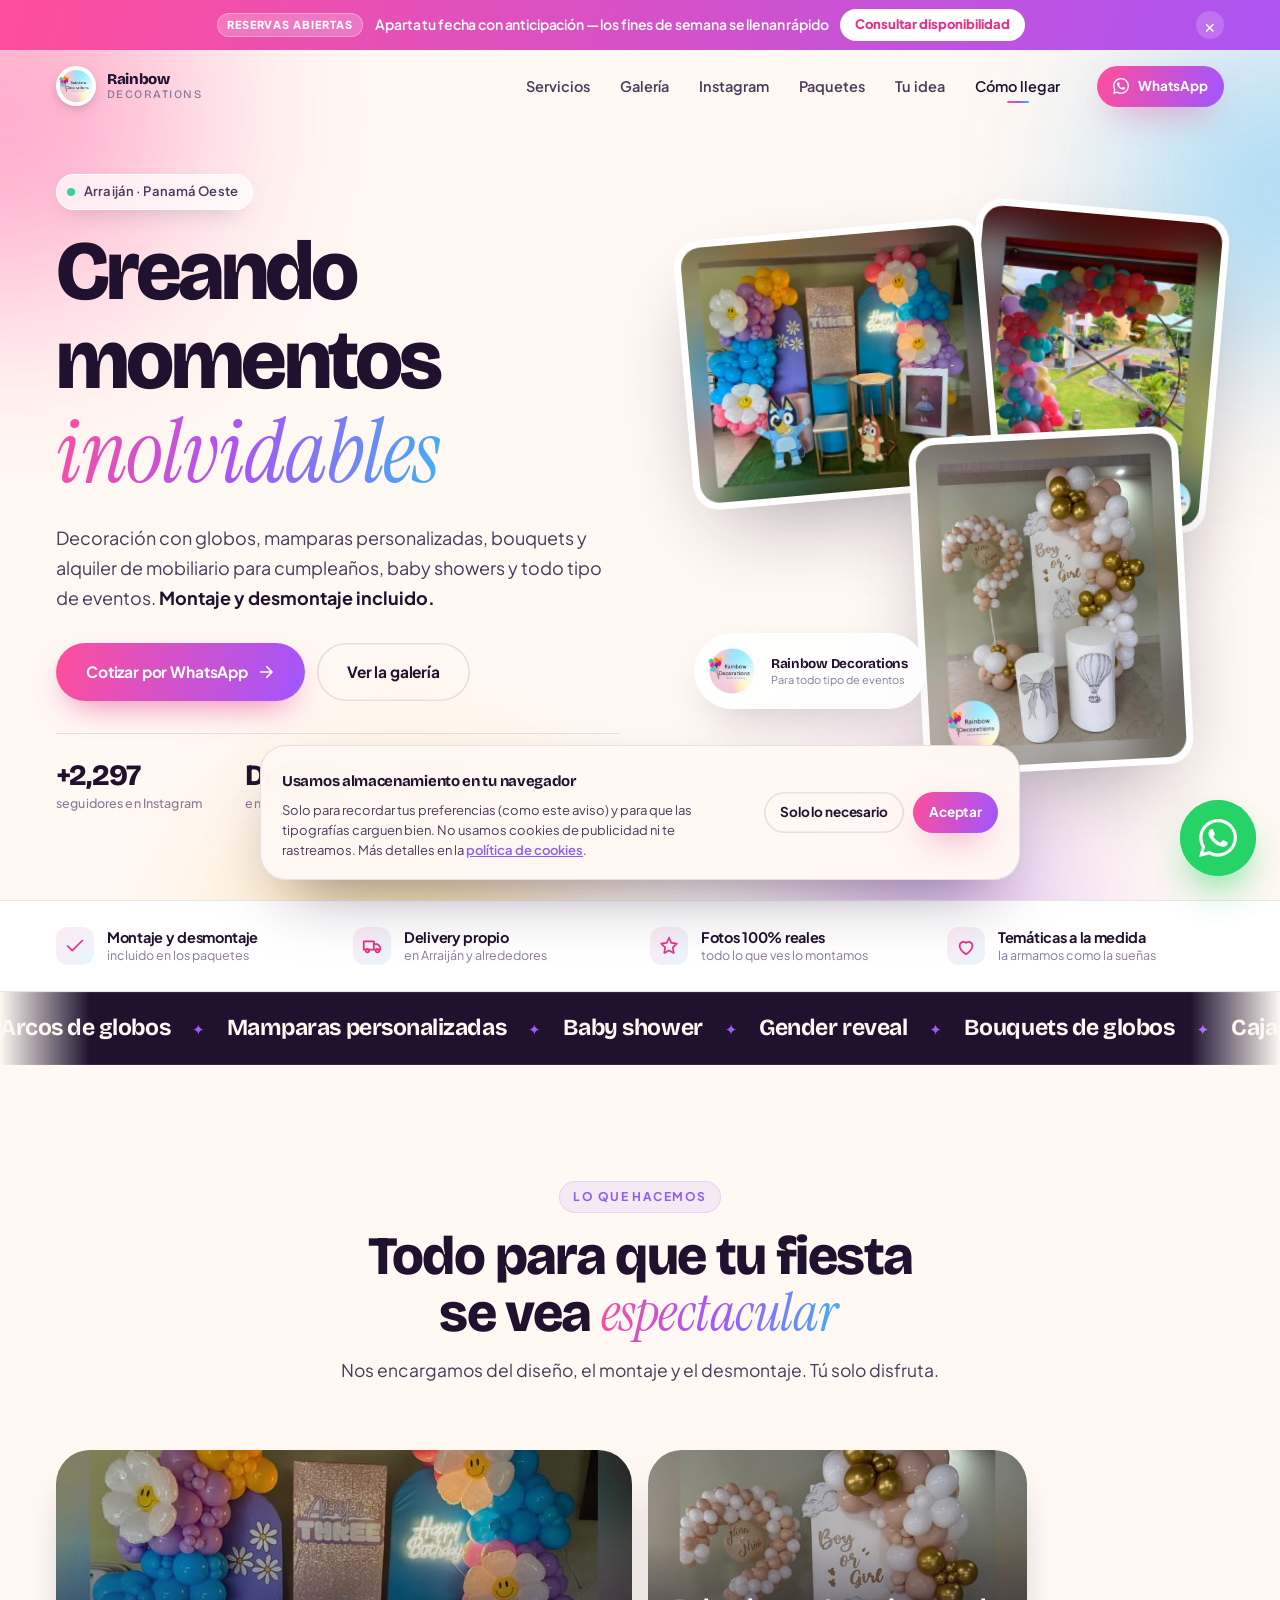
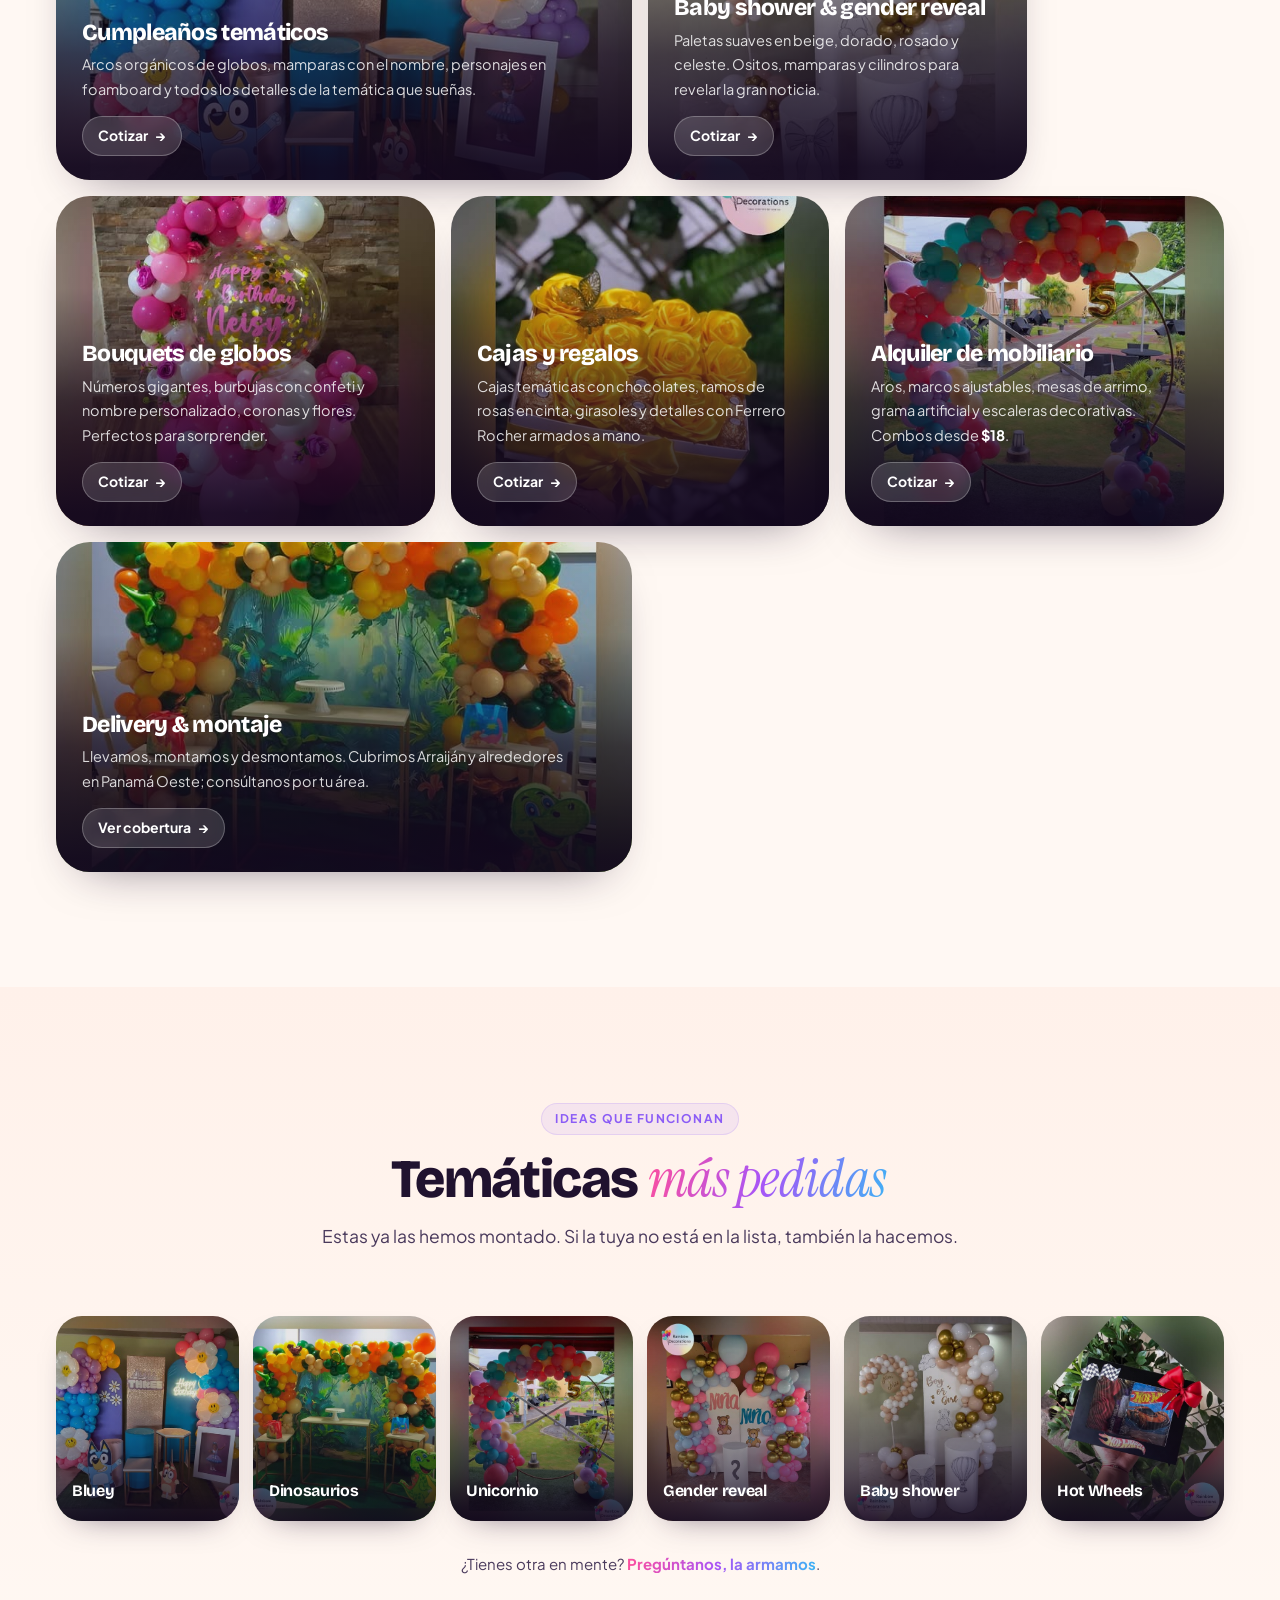
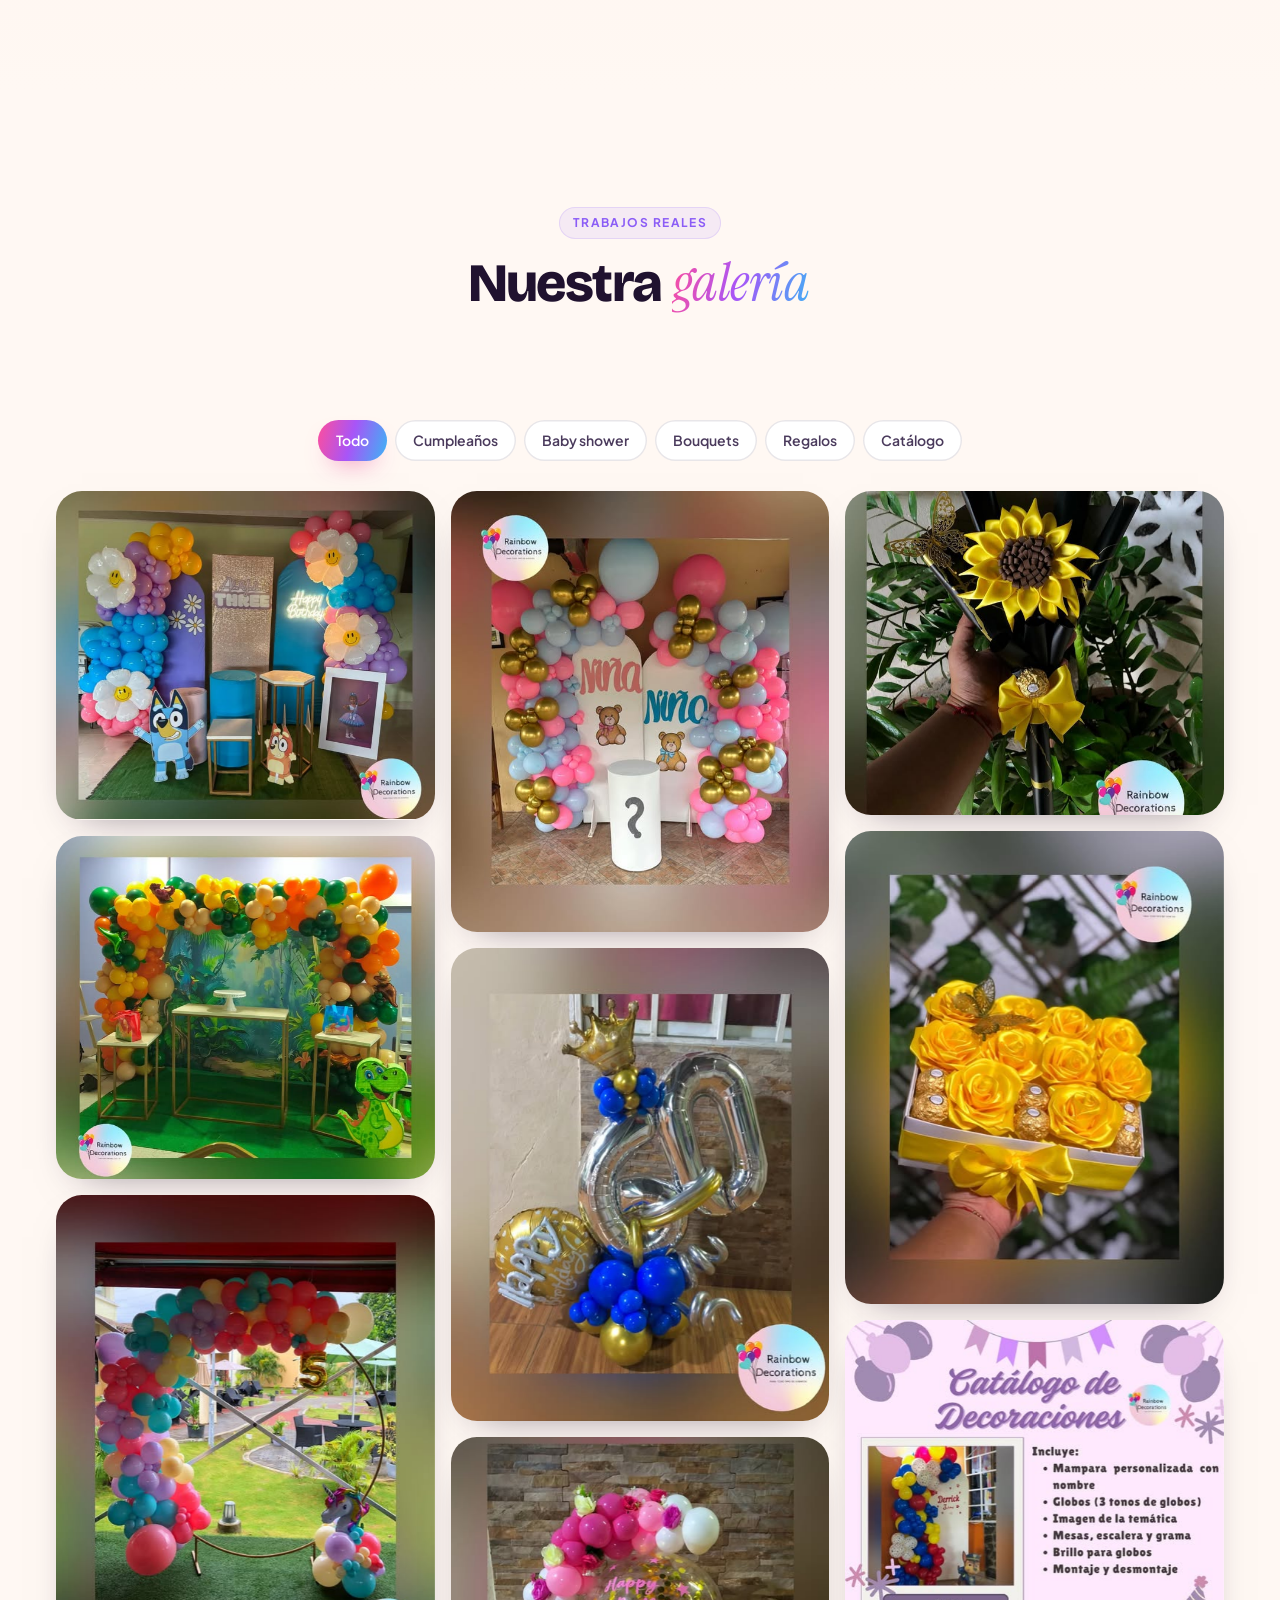
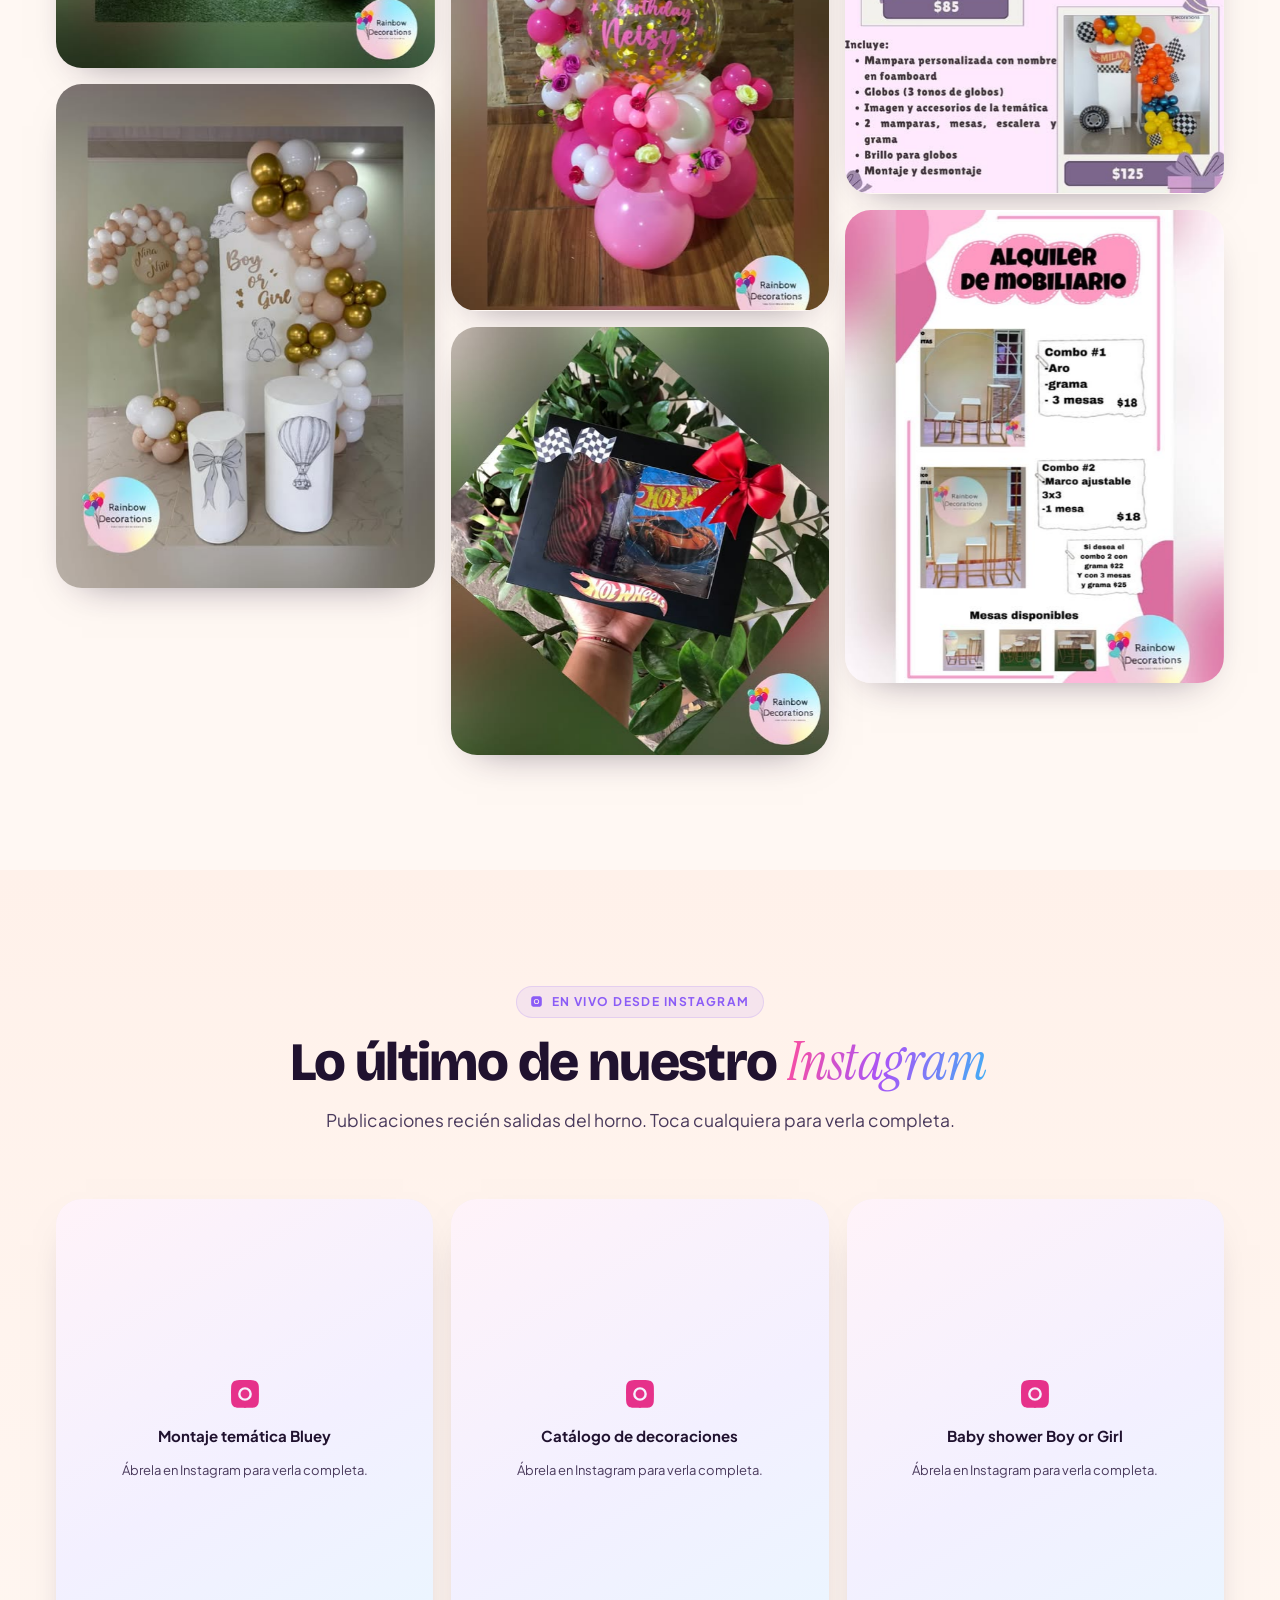
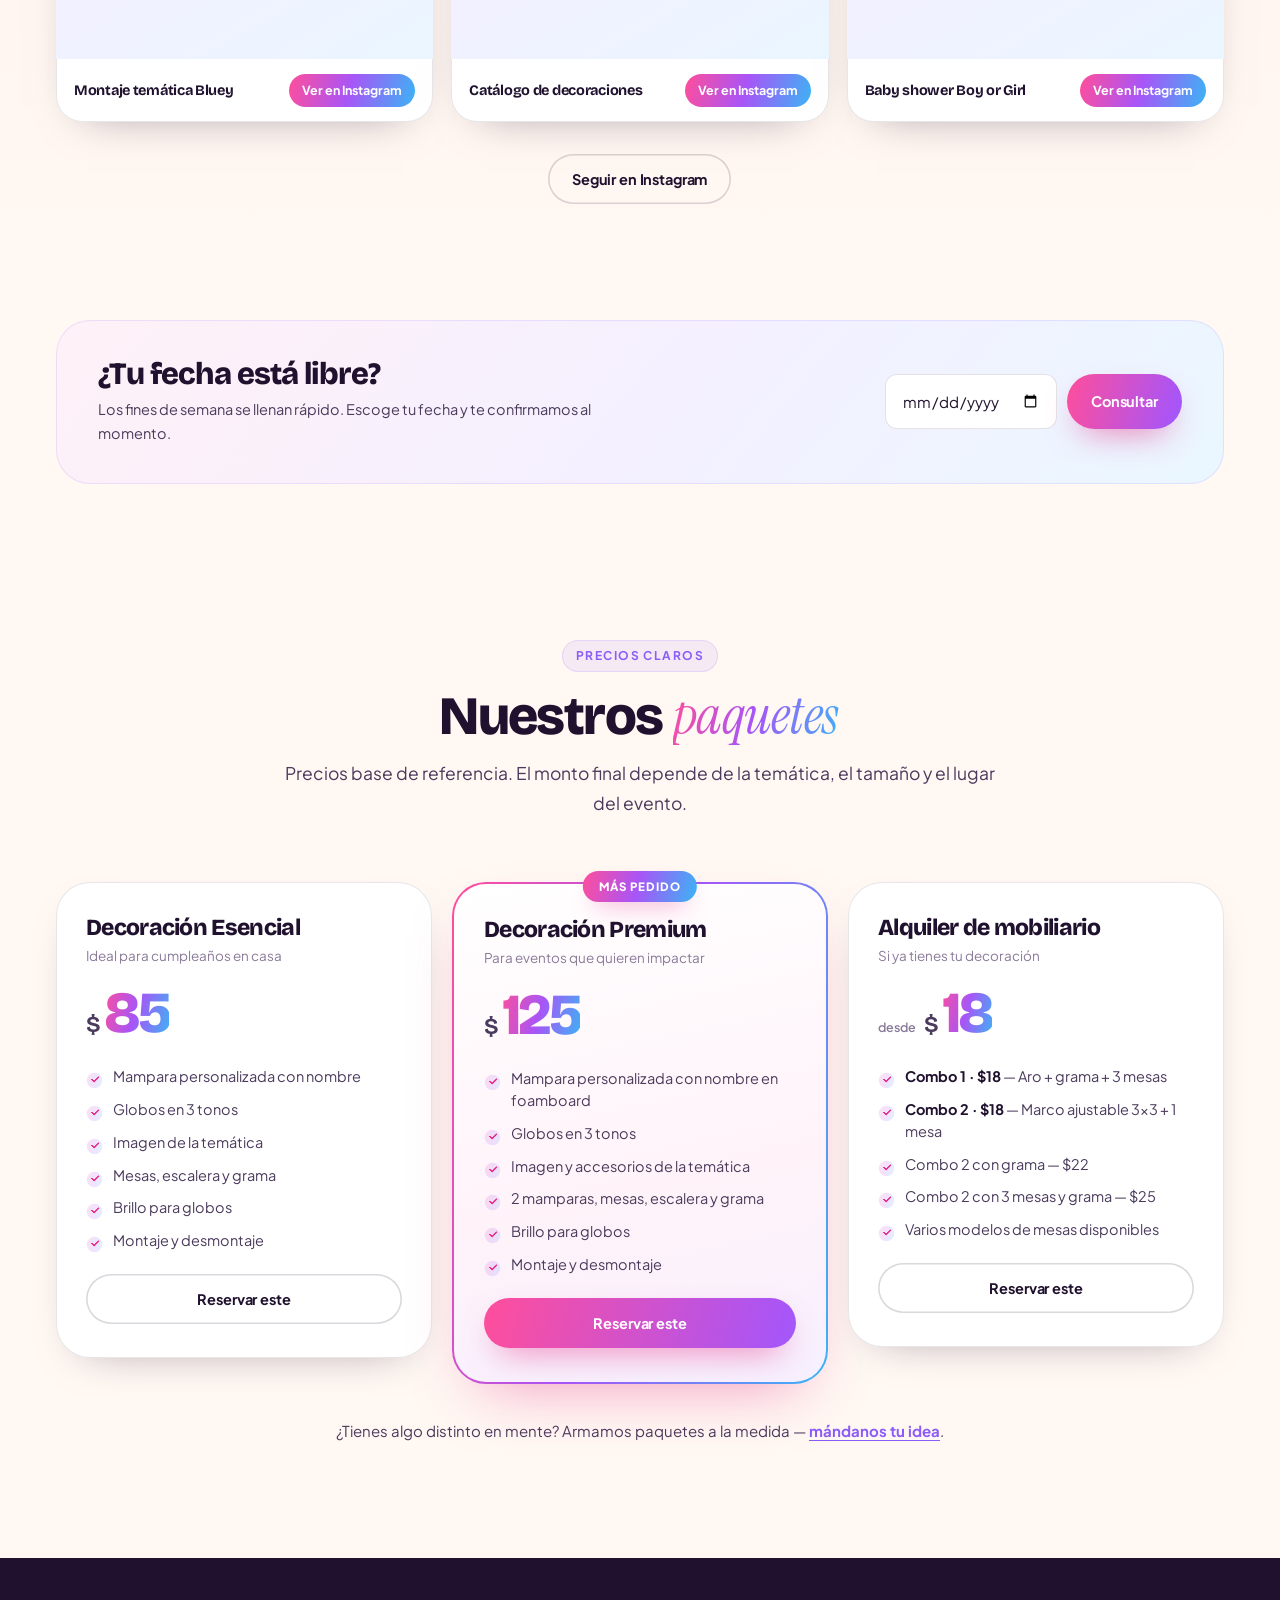
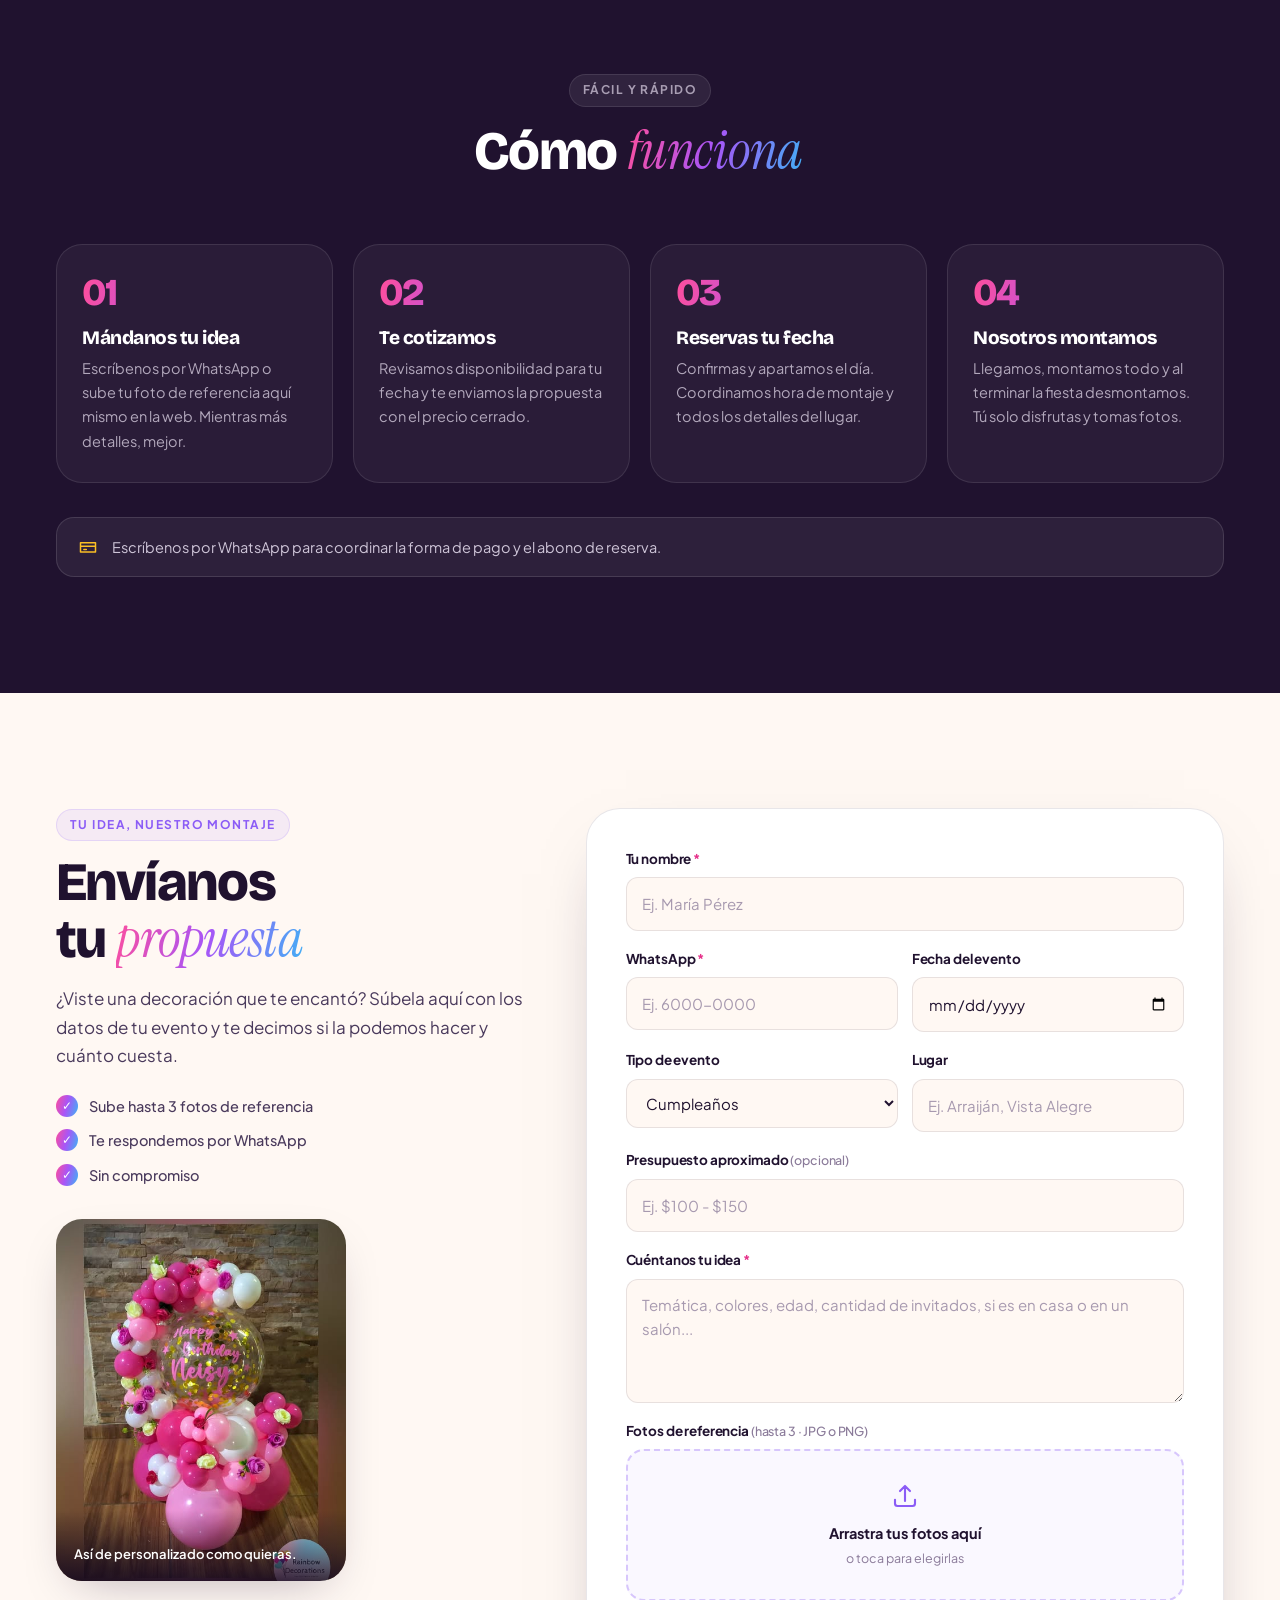
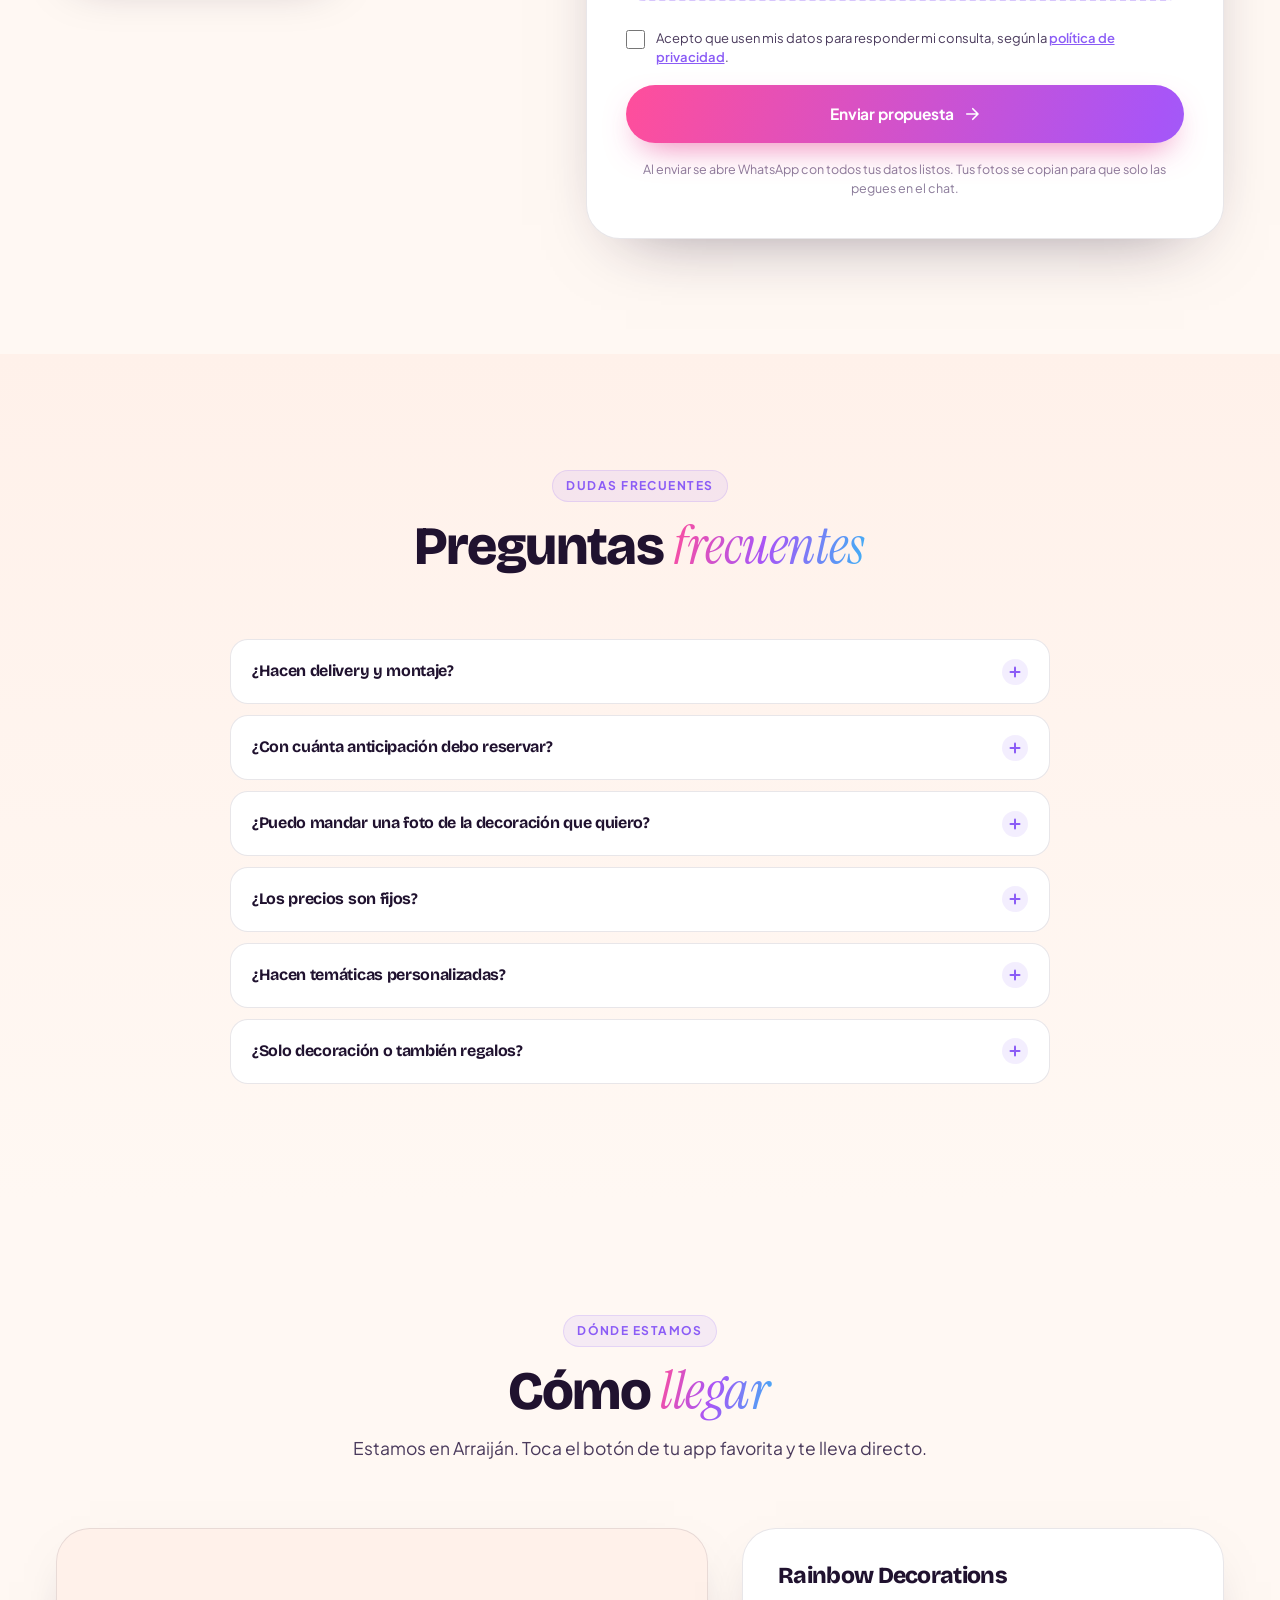
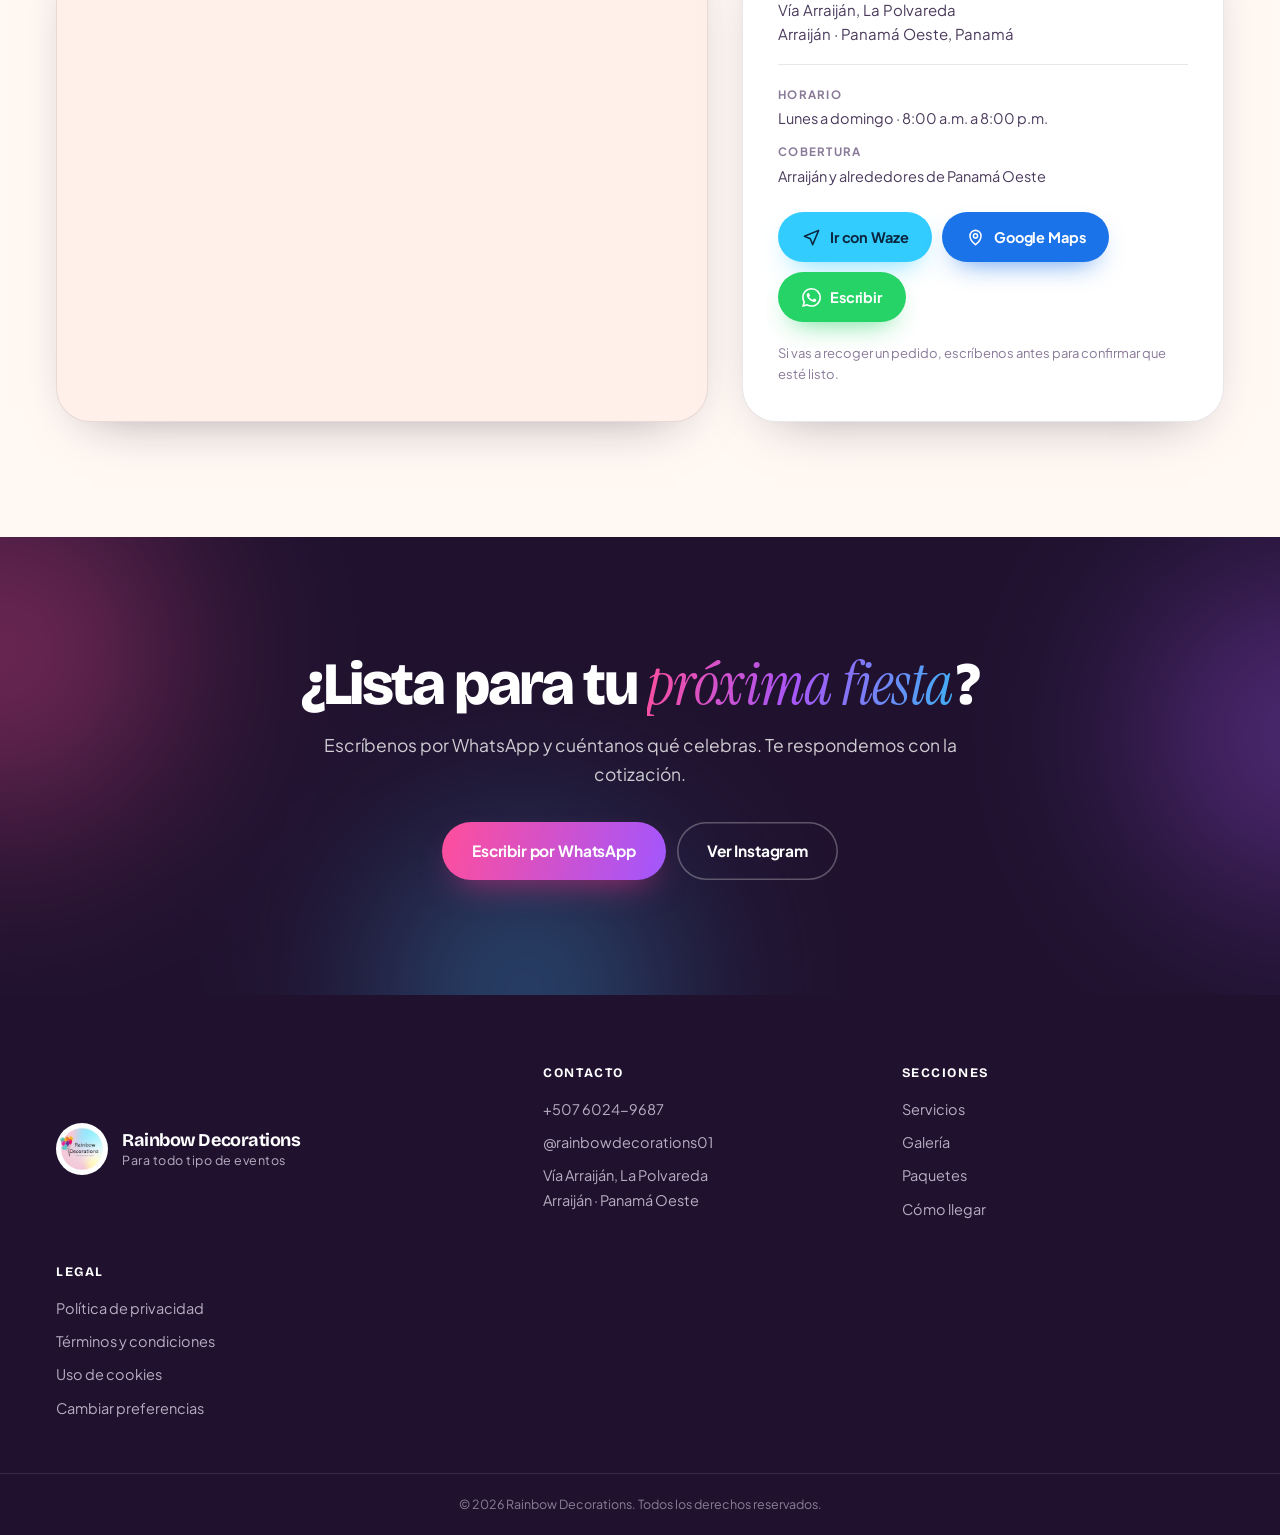
==== commit d102a8e3: "Panel editable, Instagram, ubicación y avisos legales - Panel en #admin: la dueña edita promo, publi" ====
--- a/index.html
+++ b/index.html
@@ -5,9 +5,10 @@
 <meta name="viewport" content="width=device-width, initial-scale=1, viewport-fit=cover">
 <title>Rainbow Decorations — Decoración de fiestas en Arraiján, Panamá Oeste</title>
 <meta name="description" content="Decoración con globos, mamparas personalizadas, bouquets y alquiler de mobiliario para cumpleaños, baby showers y todo tipo de eventos en Arraiján y Panamá Oeste. Montaje y desmontaje incluido.">
-<meta name="theme-color" content="#FFF9F4">
+<meta name="theme-color" content="#FFF8F3">
 <link rel="icon" href="assets/img/favicon.svg" type="image/svg+xml">
 <link rel="apple-touch-icon" href="assets/gallery/logo.jpg">
+<link rel="canonical" href="https://lulago3003.github.io/rainbow-decorations/">
 
 <meta property="og:type" content="website">
 <meta property="og:title" content="Rainbow Decorations — Creando momentos inolvidables">
@@ -18,10 +19,8 @@
 
 <link rel="preconnect" href="https://fonts.googleapis.com">
 <link rel="preconnect" href="https://fonts.gstatic.com" crossorigin>
-<link href="https://fonts.googleapis.com/css2?family=Bricolage+Grotesque:opsz,wght@12..96,400;12..96,600;12..96,700;12..96,800&family=Instrument+Serif:ital@0;1&family=Plus+Jakarta+Sans:wght@400;500;600;700&display=swap" rel="stylesheet">
-<link rel="stylesheet" href="assets/css/style.css">
-<!-- Marca que JS está vivo: las animaciones de entrada solo se activan
-     con esta clase, así nadie se queda con la página en blanco. -->
+<link href="https://fonts.googleapis.com/css2?family=Bricolage+Grotesque:opsz,wght@12..96,400;12..96,600;12..96,700;12..96,800&family=Instrument+Serif:ital@0;1&family=Plus+Jakarta+Sans:wght@400;500;600;700;800&display=swap" rel="stylesheet">
+<link rel="stylesheet" href="assets/css/style.css?v=2">
 <script>document.documentElement.classList.add('js');</script>
 
 <script type="application/ld+json">
@@ -30,10 +29,20 @@
   "@type": "LocalBusiness",
   "name": "Rainbow Decorations",
   "description": "Decoración de fiestas, globos, mamparas personalizadas, bouquets y alquiler de mobiliario para eventos.",
-  "image": "assets/gallery/g03.jpg",
+  "image": "https://lulago3003.github.io/rainbow-decorations/assets/gallery/g03.jpg",
+  "url": "https://lulago3003.github.io/rainbow-decorations/",
   "telephone": "+50760249687",
+  "priceRange": "$18 - $125",
   "areaServed": "Arraiján, Panamá Oeste, Panamá",
-  "address": { "@type": "PostalAddress", "addressLocality": "Arraiján", "addressRegion": "Panamá Oeste", "addressCountry": "PA" },
+  "address": {
+    "@type": "PostalAddress",
+    "streetAddress": "Vía Arraiján, La Polvareda",
+    "addressLocality": "Arraiján",
+    "addressRegion": "Panamá Oeste",
+    "postalCode": "1001",
+    "addressCountry": "PA"
+  },
+  "geo": { "@type": "GeoCoordinates", "latitude": 8.9390414, "longitude": -79.6420196 },
   "sameAs": ["https://www.instagram.com/rainbowdecorations01/"]
 }
 </script>
@@ -51,28 +60,34 @@
   </div>
 </div>
 
-<!-- ============ SCROLL PROGRESS ============ -->
 <div class="progress" id="progress" aria-hidden="true"><i></i></div>
 
-<!-- ============ CUSTOM CURSOR ============ -->
-<div class="cursor" id="cursor" aria-hidden="true"><span class="cursor__dot"></span><span class="cursor__ring"></span></div>
+<!-- ============ BARRA DE PROMOCIÓN (editable) ============ -->
+<aside class="promo" id="promo" hidden>
+  <div class="promo__in">
+    <span class="promo__tag" id="promoTag"></span>
+    <p class="promo__text" id="promoText"></p>
+    <a class="promo__cta" id="promoCta" href="#" target="_blank" rel="noopener"></a>
+  </div>
+  <button class="promo__x" id="promoClose" aria-label="Cerrar promoción">&times;</button>
+</aside>
 
 <!-- ============ NAV ============ -->
 <header class="nav" id="nav">
-  <a class="nav__brand" href="#top" data-cursor="link">
+  <a class="nav__brand" href="#top">
     <img src="assets/gallery/logo.jpg" alt="" width="40" height="40">
     <span>Rainbow<em>Decorations</em></span>
   </a>
   <nav class="nav__links" id="navLinks" aria-label="Principal">
-    <a href="#servicios" data-cursor="link">Servicios</a>
-    <a href="#galeria" data-cursor="link">Galería</a>
-    <a href="#paquetes" data-cursor="link">Paquetes</a>
-    <a href="#proceso" data-cursor="link">Cómo funciona</a>
-    <a href="#propuesta" data-cursor="link">Tu idea</a>
-    <a href="#faq" data-cursor="link">Preguntas</a>
+    <a href="#servicios">Servicios</a>
+    <a href="#galeria">Galería</a>
+    <a href="#instagram">Instagram</a>
+    <a href="#paquetes">Paquetes</a>
+    <a href="#propuesta">Tu idea</a>
+    <a href="#ubicacion">Cómo llegar</a>
   </nav>
-  <a class="btn btn--sm btn--grad nav__cta" href="#" data-wa="Hola Rainbow Decorations! 👋 Vi su página web y quiero cotizar una decoración." data-cursor="link">
-    <svg viewBox="0 0 24 24" width="17" height="17" aria-hidden="true"><path fill="currentColor" d="M12.04 2C6.58 2 2.13 6.45 2.13 11.91c0 1.75.46 3.45 1.32 4.95L2 22l5.25-1.38a9.9 9.9 0 0 0 4.79 1.22h.01c5.46 0 9.91-4.45 9.91-9.91 0-2.65-1.03-5.14-2.9-7.01A9.82 9.82 0 0 0 12.04 2Zm0 18.13h-.01a8.2 8.2 0 0 1-4.19-1.15l-.3-.18-3.12.82.83-3.04-.2-.31a8.19 8.19 0 0 1-1.26-4.36c0-4.54 3.7-8.23 8.25-8.23 2.2 0 4.27.86 5.83 2.42a8.17 8.17 0 0 1 2.41 5.82c0 4.54-3.7 8.21-8.24 8.21Zm4.52-6.16c-.25-.12-1.47-.72-1.69-.81-.23-.08-.39-.12-.56.13-.16.24-.64.8-.78.97-.14.16-.29.18-.54.06-.25-.13-1.05-.39-1.99-1.23-.74-.66-1.23-1.47-1.38-1.72-.14-.25-.01-.38.11-.5.11-.11.25-.29.37-.43.13-.15.17-.25.25-.41.08-.17.04-.31-.02-.43-.06-.12-.56-1.34-.76-1.84-.2-.48-.4-.42-.56-.43h-.47c-.17 0-.43.06-.66.31-.22.25-.86.85-.86 2.07 0 1.22.89 2.4 1.01 2.56.12.17 1.75 2.67 4.23 3.74.59.26 1.05.41 1.41.52.59.19 1.13.16 1.56.1.48-.07 1.47-.6 1.68-1.18.2-.58.2-1.08.14-1.18-.06-.11-.22-.17-.47-.29Z"/></svg>
+  <a class="btn btn--sm btn--grad nav__cta" href="#" data-wa="Hola Rainbow Decorations! 👋 Vi su página web y quiero cotizar una decoración.">
+    <svg class="ico-wa" viewBox="0 0 24 24" width="16" height="16" aria-hidden="true"><path fill="currentColor" d="M17.472 14.382c-.297-.149-1.758-.867-2.03-.967-.273-.099-.471-.148-.67.15-.197.297-.767.966-.94 1.164-.173.199-.347.223-.644.075-.297-.149-1.255-.463-2.39-1.475-.883-.788-1.48-1.761-1.653-2.059-.173-.297-.018-.458.13-.606.134-.133.298-.347.446-.52.149-.174.198-.298.298-.497.099-.198.05-.371-.025-.52-.075-.149-.669-1.612-.916-2.207-.242-.579-.487-.5-.669-.51-.173-.008-.371-.01-.57-.01-.198 0-.52.074-.792.372-.272.297-1.04 1.016-1.04 2.479 0 1.462 1.065 2.875 1.213 3.074.149.198 2.096 3.2 5.077 4.487.709.306 1.262.489 1.694.625.712.227 1.36.195 1.872.118.571-.085 1.758-.719 2.006-1.413.248-.694.248-1.289.173-1.413-.074-.124-.272-.198-.57-.347M12.05 21.785h-.004a9.87 9.87 0 0 1-5.031-1.378l-.361-.214-3.741.982.998-3.648-.235-.374a9.86 9.86 0 0 1-1.51-5.26c.001-5.45 4.436-9.884 9.888-9.884 2.64 0 5.122 1.03 6.988 2.898a9.825 9.825 0 0 1 2.893 6.994c-.003 5.45-4.437 9.884-9.885 9.884m8.413-18.297A11.815 11.815 0 0 0 12.05 0C5.495 0 .16 5.335.157 11.892c0 2.096.547 4.142 1.588 5.945L.057 24l6.305-1.654a11.882 11.882 0 0 0 5.683 1.448h.005c6.554 0 11.89-5.335 11.893-11.893a11.821 11.821 0 0 0-3.48-8.413"/></svg>
     WhatsApp
   </a>
   <button class="nav__burger" id="burger" aria-label="Abrir menú" aria-expanded="false"><span></span><span></span></button>
@@ -89,14 +104,12 @@
 
   <div class="hero__grid">
     <div class="hero__copy">
-      <span class="pill reveal" data-reveal>
-        <i class="pill__dot"></i> Arraiján · Panamá Oeste
-      </span>
+      <span class="pill reveal" data-reveal><i class="pill__dot"></i> Arraiján · Panamá Oeste</span>
 
       <h1 class="hero__title">
-        <span class="line"><span data-split>Creando</span></span>
-        <span class="line"><span data-split>momentos</span></span>
-        <span class="line"><em class="grad" data-split>inolvidables</em></span>
+        <span class="line"><span>Creando</span></span>
+        <span class="line"><span>momentos</span></span>
+        <span class="line"><em class="grad">inolvidables</em></span>
       </h1>
 
       <p class="hero__lead reveal" data-reveal data-delay="1">
@@ -105,11 +118,11 @@
       </p>
 
       <div class="hero__cta reveal" data-reveal data-delay="2">
-        <a class="btn btn--grad btn--lg" href="#" data-wa="Hola Rainbow Decorations! 👋 Quiero cotizar una decoración para mi evento." data-cursor="link" data-confetti>
+        <a class="btn btn--grad btn--lg" href="#" data-wa="Hola Rainbow Decorations! 👋 Quiero cotizar una decoración para mi evento." data-confetti>
           Cotizar por WhatsApp
           <svg viewBox="0 0 24 24" width="18" height="18" aria-hidden="true"><path fill="none" stroke="currentColor" stroke-width="2.2" stroke-linecap="round" stroke-linejoin="round" d="M5 12h14m-6-7 7 7-7 7"/></svg>
         </a>
-        <a class="btn btn--ghost btn--lg" href="#galeria" data-cursor="link">Ver la galería</a>
+        <a class="btn btn--ghost btn--lg" href="#galeria">Ver la galería</a>
       </div>
 
       <ul class="hero__stats reveal" data-reveal data-delay="3">
@@ -120,8 +133,8 @@
     </div>
 
     <div class="hero__stage" id="heroStage">
-      <figure class="shot shot--a" data-depth="18"><img src="assets/gallery/g03.jpg" alt="Decoración de cumpleaños temática Bluey con arco de globos de colores" loading="eager" width="640" height="555"></figure>
-      <figure class="shot shot--b" data-depth="34"><img src="assets/gallery/g09.jpg" alt="Arco de globos arcoíris con unicornio para un quinto cumpleaños" loading="eager" width="512" height="640"></figure>
+      <figure class="shot shot--a" data-depth="18"><img src="assets/gallery/g03.jpg" alt="Decoración de cumpleaños temática Bluey con arco de globos de colores" width="640" height="555"></figure>
+      <figure class="shot shot--b" data-depth="34"><img src="assets/gallery/g09.jpg" alt="Arco de globos arcoíris con unicornio para un quinto cumpleaños" width="512" height="640"></figure>
       <figure class="shot shot--c" data-depth="52"><img src="assets/gallery/g04.jpg" alt="Decoración de baby shower Boy or Girl en tonos beige, blanco y dorado" loading="lazy" width="481" height="640"></figure>
       <div class="shot__badge" data-depth="70">
         <img src="assets/gallery/logo.jpg" alt="Logo de Rainbow Decorations" width="56" height="56">
@@ -130,7 +143,29 @@
     </div>
   </div>
 
-  <a class="hero__scroll" href="#servicios" aria-label="Bajar" data-cursor="link"><span></span></a>
+  <a class="hero__scroll" href="#confianza" aria-label="Bajar"><span></span></a>
+</section>
+
+<!-- ============ FRANJA DE CONFIANZA ============ -->
+<section class="trust" id="confianza">
+  <div class="wrap trust__grid">
+    <div class="trust__item reveal" data-reveal>
+      <svg viewBox="0 0 24 24" width="22" height="22" aria-hidden="true"><path fill="none" stroke="currentColor" stroke-width="1.9" stroke-linecap="round" stroke-linejoin="round" d="m4 12 5 5L20 6"/></svg>
+      <div><b>Montaje y desmontaje</b><span>incluido en los paquetes</span></div>
+    </div>
+    <div class="trust__item reveal" data-reveal data-delay="1">
+      <svg viewBox="0 0 24 24" width="22" height="22" aria-hidden="true"><path fill="none" stroke="currentColor" stroke-width="1.9" stroke-linecap="round" stroke-linejoin="round" d="M3 7h11v9H3zM14 10h4l3 3v3h-7zM7 19a2 2 0 1 0 0-4 2 2 0 0 0 0 4Zm11 0a2 2 0 1 0 0-4 2 2 0 0 0 0 4Z"/></svg>
+      <div><b>Delivery propio</b><span>en Arraiján y alrededores</span></div>
+    </div>
+    <div class="trust__item reveal" data-reveal data-delay="2">
+      <svg viewBox="0 0 24 24" width="22" height="22" aria-hidden="true"><path fill="none" stroke="currentColor" stroke-width="1.9" stroke-linecap="round" stroke-linejoin="round" d="M12 3 9.5 8.5 3.5 9.4l4.3 4.2-1 6 5.2-2.8 5.2 2.8-1-6 4.3-4.2-6-.9z"/></svg>
+      <div><b>Fotos 100% reales</b><span>todo lo que ves lo montamos</span></div>
+    </div>
+    <div class="trust__item reveal" data-reveal data-delay="3">
+      <svg viewBox="0 0 24 24" width="22" height="22" aria-hidden="true"><path fill="none" stroke="currentColor" stroke-width="1.9" stroke-linecap="round" stroke-linejoin="round" d="M12 21s-7-4.6-7-9.6A4.2 4.2 0 0 1 12 8.6a4.2 4.2 0 0 1 7 2.8C19 16.4 12 21 12 21Z"/></svg>
+      <div><b>Temáticas a la medida</b><span>la armamos como la sueñas</span></div>
+    </div>
+  </div>
 </section>
 
 <!-- ============ MARQUEE ============ -->
@@ -145,7 +180,7 @@
   </div>
 </div>
 
-<!-- ============ SERVICIOS ============ -->
+<!-- ============ SERVICIOS (tarjetas con foto de fondo) ============ -->
 <section class="section" id="servicios">
   <div class="wrap">
     <header class="head">
@@ -154,60 +189,90 @@
       <p class="head__lead reveal" data-reveal data-delay="2">Nos encargamos del diseño, el montaje y el desmontaje. Tú solo disfruta.</p>
     </header>
 
-    <div class="cards">
-      <article class="card tilt reveal" data-reveal data-tilt>
-        <div class="card__icon" style="--c1:#FF5FA2;--c2:#8B5CF6">
-          <svg viewBox="0 0 24 24" width="26" height="26" aria-hidden="true"><path fill="none" stroke="currentColor" stroke-width="1.8" stroke-linecap="round" stroke-linejoin="round" d="M12 3c3 0 5 2.3 5 5.4 0 3.4-2.6 6.2-5 7.6-2.4-1.4-5-4.2-5-7.6C7 5.3 9 3 12 3Zm0 13v2m-1.4 2.6c.4.9 2.4.9 2.8 0"/></svg>
-        </div>
-        <h3>Cumpleaños temáticos</h3>
-        <p>Arcos orgánicos de globos, mamparas con el nombre, personajes en foamboard y todos los detalles de la temática que sueñas.</p>
+    <div class="svc">
+      <article class="svc__card svc__card--wide reveal" data-reveal>
+        <img src="assets/gallery/g03.jpg" alt="" loading="lazy" aria-hidden="true">
+        <div class="svc__body">
+          <h3>Cumpleaños temáticos</h3>
+          <p>Arcos orgánicos de globos, mamparas con el nombre, personajes en foamboard y todos los detalles de la temática que sueñas.</p>
+          <a class="svc__link" href="#" data-wa="Hola! 👋 Quiero cotizar una *decoración de cumpleaños temático*.">Cotizar <span aria-hidden="true">→</span></a>
+        </div>
       </article>
 
-      <article class="card tilt reveal" data-reveal data-delay="1" data-tilt>
-        <div class="card__icon" style="--c1:#38BDF8;--c2:#FF5FA2">
-          <svg viewBox="0 0 24 24" width="26" height="26" aria-hidden="true"><path fill="none" stroke="currentColor" stroke-width="1.8" stroke-linecap="round" stroke-linejoin="round" d="M12 21s-7-4.6-7-9.6A4.2 4.2 0 0 1 12 8.6a4.2 4.2 0 0 1 7 2.8C19 16.4 12 21 12 21Z"/></svg>
-        </div>
-        <h3>Baby shower & gender reveal</h3>
-        <p>Paletas suaves en beige, dorado, rosado y celeste. Ositos, mamparas y cilindros decorados para revelar la gran noticia.</p>
+      <article class="svc__card reveal" data-reveal data-delay="1">
+        <img src="assets/gallery/g04.jpg" alt="" loading="lazy" aria-hidden="true">
+        <div class="svc__body">
+          <h3>Baby shower & gender reveal</h3>
+          <p>Paletas suaves en beige, dorado, rosado y celeste. Ositos, mamparas y cilindros para revelar la gran noticia.</p>
+          <a class="svc__link" href="#" data-wa="Hola! 👋 Quiero cotizar una decoración de *baby shower o gender reveal*.">Cotizar <span aria-hidden="true">→</span></a>
+        </div>
       </article>
 
-      <article class="card tilt reveal" data-reveal data-delay="2" data-tilt>
-        <div class="card__icon" style="--c1:#FBBF24;--c2:#FB923C">
-          <svg viewBox="0 0 24 24" width="26" height="26" aria-hidden="true"><path fill="none" stroke="currentColor" stroke-width="1.8" stroke-linecap="round" stroke-linejoin="round" d="M12 12c2.2 0 4-1.8 4-4s-1.8-4-4-4-4 1.8-4 4 1.8 4 4 4Zm0 0v9m-3-3h6"/></svg>
-        </div>
-        <h3>Bouquets de globos</h3>
-        <p>Números gigantes, burbujas con confeti y nombre personalizado, coronas y flores. Perfectos para sorprender y para delivery.</p>
+      <article class="svc__card reveal" data-reveal data-delay="2">
+        <img src="assets/gallery/g07.jpg" alt="" loading="lazy" aria-hidden="true">
+        <div class="svc__body">
+          <h3>Bouquets de globos</h3>
+          <p>Números gigantes, burbujas con confeti y nombre personalizado, coronas y flores. Perfectos para sorprender.</p>
+          <a class="svc__link" href="#" data-wa="Hola! 👋 Quiero cotizar un *bouquet de globos*.">Cotizar <span aria-hidden="true">→</span></a>
+        </div>
       </article>
 
-      <article class="card tilt reveal" data-reveal data-tilt>
-        <div class="card__icon" style="--c1:#34D399;--c2:#38BDF8">
-          <svg viewBox="0 0 24 24" width="26" height="26" aria-hidden="true"><path fill="none" stroke="currentColor" stroke-width="1.8" stroke-linecap="round" stroke-linejoin="round" d="M3 9h18v11H3zM3 9l2-4h14l2 4M12 5v15"/></svg>
-        </div>
-        <h3>Cajas y regalos</h3>
-        <p>Cajas temáticas con chocolates, ramos de rosas en cinta, girasoles y detalles con Ferrero Rocher armados a mano.</p>
+      <article class="svc__card reveal" data-reveal>
+        <img src="assets/gallery/g12.jpg" alt="" loading="lazy" aria-hidden="true">
+        <div class="svc__body">
+          <h3>Cajas y regalos</h3>
+          <p>Cajas temáticas con chocolates, ramos de rosas en cinta, girasoles y detalles con Ferrero Rocher armados a mano.</p>
+          <a class="svc__link" href="#" data-wa="Hola! 👋 Quiero cotizar una *caja de regalo personalizada*.">Cotizar <span aria-hidden="true">→</span></a>
+        </div>
       </article>
 
-      <article class="card tilt reveal" data-reveal data-delay="1" data-tilt>
-        <div class="card__icon" style="--c1:#8B5CF6;--c2:#22D3EE">
-          <svg viewBox="0 0 24 24" width="26" height="26" aria-hidden="true"><path fill="none" stroke="currentColor" stroke-width="1.8" stroke-linecap="round" stroke-linejoin="round" d="M4 20V8m16 12V8M4 8a8 8 0 0 1 16 0M8 20v-4h8v4"/></svg>
-        </div>
-        <h3>Alquiler de mobiliario</h3>
-        <p>Aros, marcos ajustables, mesas de arrimo, grama artificial y escaleras decorativas. Combos desde <b>$18</b>.</p>
+      <article class="svc__card reveal" data-reveal data-delay="1">
+        <img src="assets/gallery/g09.jpg" alt="" loading="lazy" aria-hidden="true">
+        <div class="svc__body">
+          <h3>Alquiler de mobiliario</h3>
+          <p>Aros, marcos ajustables, mesas de arrimo, grama artificial y escaleras decorativas. Combos desde <b>$18</b>.</p>
+          <a class="svc__link" href="#" data-wa="Hola! 👋 Quiero información sobre el *alquiler de mobiliario*.">Cotizar <span aria-hidden="true">→</span></a>
+        </div>
       </article>
 
-      <article class="card tilt reveal" data-reveal data-delay="2" data-tilt>
-        <div class="card__icon" style="--c1:#E63E8F;--c2:#FBBF24">
-          <svg viewBox="0 0 24 24" width="26" height="26" aria-hidden="true"><path fill="none" stroke="currentColor" stroke-width="1.8" stroke-linecap="round" stroke-linejoin="round" d="M3 7h11v9H3zM14 10h4l3 3v3h-7zM7 19a2 2 0 1 0 0-4 2 2 0 0 0 0 4Zm11 0a2 2 0 1 0 0-4 2 2 0 0 0 0 4Z"/></svg>
-        </div>
-        <h3>Delivery & montaje</h3>
-        <p>Llevamos, montamos y desmontamos. Cubrimos Arraiján y alrededores en Panamá Oeste; consúltanos por tu área.</p>
+      <article class="svc__card svc__card--wide reveal" data-reveal data-delay="2">
+        <img src="assets/gallery/g08.jpg" alt="" loading="lazy" aria-hidden="true">
+        <div class="svc__body">
+          <h3>Delivery & montaje</h3>
+          <p>Llevamos, montamos y desmontamos. Cubrimos Arraiján y alrededores en Panamá Oeste; consúltanos por tu área.</p>
+          <a class="svc__link" href="#ubicacion">Ver cobertura <span aria-hidden="true">→</span></a>
+        </div>
       </article>
     </div>
   </div>
 </section>
 
+<!-- ============ TEMÁTICAS POPULARES ============ -->
+<section class="section section--tint" id="tematicas">
+  <div class="wrap">
+    <header class="head">
+      <span class="eyebrow reveal" data-reveal>Ideas que funcionan</span>
+      <h2 class="h2 reveal" data-reveal data-delay="1">Temáticas <em class="grad">más pedidas</em></h2>
+      <p class="head__lead reveal" data-reveal data-delay="2">Estas ya las hemos montado. Si la tuya no está en la lista, también la hacemos.</p>
+    </header>
+
+    <div class="themes">
+      <a class="theme reveal" data-reveal href="#" data-wa="Hola! 👋 Quiero una decoración temática de *Bluey*."><img src="assets/gallery/g03.jpg" alt="Decoración temática Bluey" loading="lazy"><span>Bluey</span></a>
+      <a class="theme reveal" data-reveal data-delay="1" href="#" data-wa="Hola! 👋 Quiero una decoración temática de *dinosaurios*."><img src="assets/gallery/g08.jpg" alt="Decoración temática de dinosaurios" loading="lazy"><span>Dinosaurios</span></a>
+      <a class="theme reveal" data-reveal data-delay="2" href="#" data-wa="Hola! 👋 Quiero una decoración temática de *unicornio y arcoíris*."><img src="assets/gallery/g09.jpg" alt="Decoración de unicornio y arcoíris" loading="lazy"><span>Unicornio</span></a>
+      <a class="theme reveal" data-reveal data-delay="3" href="#" data-wa="Hola! 👋 Quiero una decoración de *gender reveal*."><img src="assets/gallery/g05.jpg" alt="Decoración de gender reveal" loading="lazy"><span>Gender reveal</span></a>
+      <a class="theme reveal" data-reveal data-delay="4" href="#" data-wa="Hola! 👋 Quiero una decoración de *baby shower*."><img src="assets/gallery/g04.jpg" alt="Decoración de baby shower" loading="lazy"><span>Baby shower</span></a>
+      <a class="theme reveal" data-reveal data-delay="5" href="#" data-wa="Hola! 👋 Quiero una decoración temática de *Hot Wheels*."><img src="assets/gallery/g10.jpg" alt="Caja de regalo temática Hot Wheels" loading="lazy"><span>Hot Wheels</span></a>
+    </div>
+
+    <p class="themes__note reveal" data-reveal>
+      ¿Tienes otra en mente? <a href="#" data-wa="Hola! 👋 Tengo una temática en mente y quiero saber si la pueden hacer.">Pregúntanos, la armamos</a>.
+    </p>
+  </div>
+</section>
+
 <!-- ============ GALERÍA ============ -->
-<section class="section section--tint" id="galeria">
+<section class="section" id="galeria">
   <div class="wrap">
     <header class="head">
       <span class="eyebrow reveal" data-reveal>Trabajos reales</span>
@@ -216,33 +281,63 @@
     </header>
 
     <div class="filters reveal" data-reveal role="tablist" aria-label="Filtrar galería">
-      <button class="chip is-on" data-filter="all" role="tab" aria-selected="true" data-cursor="link">Todo</button>
-      <button class="chip" data-filter="cumple" role="tab" aria-selected="false" data-cursor="link">Cumpleaños</button>
-      <button class="chip" data-filter="baby" role="tab" aria-selected="false" data-cursor="link">Baby shower</button>
-      <button class="chip" data-filter="bouquet" role="tab" aria-selected="false" data-cursor="link">Bouquets</button>
-      <button class="chip" data-filter="regalo" role="tab" aria-selected="false" data-cursor="link">Regalos</button>
-      <button class="chip" data-filter="catalogo" role="tab" aria-selected="false" data-cursor="link">Catálogo</button>
+      <button class="chip is-on" data-filter="all" role="tab" aria-selected="true">Todo</button>
+      <button class="chip" data-filter="cumple" role="tab" aria-selected="false">Cumpleaños</button>
+      <button class="chip" data-filter="baby" role="tab" aria-selected="false">Baby shower</button>
+      <button class="chip" data-filter="bouquet" role="tab" aria-selected="false">Bouquets</button>
+      <button class="chip" data-filter="regalo" role="tab" aria-selected="false">Regalos</button>
+      <button class="chip" data-filter="catalogo" role="tab" aria-selected="false">Catálogo</button>
     </div>
 
     <div class="gallery" id="gallery">
-      <figure class="gitem" data-cat="cumple"><button data-cursor="zoom" aria-label="Ampliar: Temática Bluey"><img src="assets/gallery/g03.jpg" alt="Arco de globos de colores con flores margarita, mamparas y letrero neón para un cumpleaños temática Bluey" loading="lazy" width="640" height="555"><figcaption><b>Temática Bluey</b><span>Arco orgánico + neón</span></figcaption></button></figure>
-      <figure class="gitem" data-cat="cumple"><button data-cursor="zoom" aria-label="Ampliar: Fiesta dinosaurios"><img src="assets/gallery/g08.jpg" alt="Decoración de fiesta de dinosaurios con arco de globos verdes y naranjas y fondo de selva" loading="lazy" width="640" height="580"><figcaption><b>Aventura jurásica</b><span>Backdrop selva + globos</span></figcaption></button></figure>
-      <figure class="gitem" data-cat="cumple"><button data-cursor="zoom" aria-label="Ampliar: Arco arcoíris"><img src="assets/gallery/g09.jpg" alt="Arco de globos arcoíris al aire libre con unicornio y número cinco dorado" loading="lazy" width="512" height="640"><figcaption><b>Arcoíris & unicornio</b><span>Montaje al aire libre</span></figcaption></button></figure>
-      <figure class="gitem" data-cat="baby"><button data-cursor="zoom" aria-label="Ampliar: Baby shower Boy or Girl"><img src="assets/gallery/g04.jpg" alt="Baby shower Boy or Girl con globos beige, blancos y dorados, osito y cilindros decorados" loading="lazy" width="481" height="640"><figcaption><b>Boy or Girl</b><span>Beige, blanco & dorado</span></figcaption></button></figure>
-      <figure class="gitem" data-cat="baby"><button data-cursor="zoom" aria-label="Ampliar: Gender reveal"><img src="assets/gallery/g05.jpg" alt="Gender reveal con mamparas Niña o Niño, globos rosados, celestes y dorados y ositos" loading="lazy" width="550" height="640"><figcaption><b>¿Niña o Niño?</b><span>Gender reveal</span></figcaption></button></figure>
-      <figure class="gitem" data-cat="bouquet"><button data-cursor="zoom" aria-label="Ampliar: Bouquet número 40"><img src="assets/gallery/g06.jpg" alt="Bouquet de globos con número 40 plateado, corona dorada y globos azules" loading="lazy" width="512" height="640"><figcaption><b>Bouquet 40</b><span>Número + corona</span></figcaption></button></figure>
-      <figure class="gitem" data-cat="bouquet"><button data-cursor="zoom" aria-label="Ampliar: Bouquet rosado"><img src="assets/gallery/g07.jpg" alt="Bouquet de globos rosados con burbuja de confeti personalizada y flores" loading="lazy" width="512" height="640"><figcaption><b>Bouquet personalizado</b><span>Burbuja con confeti</span></figcaption></button></figure>
-      <figure class="gitem" data-cat="regalo"><button data-cursor="zoom" aria-label="Ampliar: Caja Hot Wheels"><img src="assets/gallery/g10.jpg" alt="Caja de regalo temática Hot Wheels con chocolates y lazo rojo" loading="lazy" width="566" height="640"><figcaption><b>Caja Hot Wheels</b><span>Regalo temático</span></figcaption></button></figure>
-      <figure class="gitem" data-cat="regalo"><button data-cursor="zoom" aria-label="Ampliar: Ramo girasol"><img src="assets/gallery/g11.jpg" alt="Ramo de girasol hecho en cinta con mariposas doradas y bombón" loading="lazy" width="640" height="547"><figcaption><b>Girasol en cinta</b><span>Hecho a mano</span></figcaption></button></figure>
-      <figure class="gitem" data-cat="regalo"><button data-cursor="zoom" aria-label="Ampliar: Caja de rosas"><img src="assets/gallery/g12.jpg" alt="Caja de rosas amarillas en cinta con bombones Ferrero Rocher y mariposa dorada" loading="lazy" width="512" height="640"><figcaption><b>Caja de rosas</b><span>Rosas + Ferrero</span></figcaption></button></figure>
-      <figure class="gitem" data-cat="catalogo"><button data-cursor="zoom" aria-label="Ampliar: Catálogo de decoraciones"><img src="assets/gallery/g01.jpg" alt="Catálogo de decoraciones con paquetes de 85 y 125 dólares" loading="lazy" width="512" height="640"><figcaption><b>Catálogo</b><span>Paquetes $85 y $125</span></figcaption></button></figure>
-      <figure class="gitem" data-cat="catalogo"><button data-cursor="zoom" aria-label="Ampliar: Alquiler de mobiliario"><img src="assets/gallery/g02.jpg" alt="Catálogo de alquiler de mobiliario con combos de aro, marco ajustable y mesas" loading="lazy" width="512" height="640"><figcaption><b>Mobiliario</b><span>Combos desde $18</span></figcaption></button></figure>
-    </div>
-
-    <p class="gallery__note reveal" data-reveal>
-      ¿Quieres ver más? Todo nuestro trabajo está en
-      <a href="https://www.instagram.com/rainbowdecorations01/" target="_blank" rel="noopener" data-cursor="link">@rainbowdecorations01</a>.
+      <figure class="gitem" data-cat="cumple"><button aria-label="Ampliar: Temática Bluey"><img src="assets/gallery/g03.jpg" alt="Arco de globos de colores con flores margarita, mamparas y letrero neón para un cumpleaños temática Bluey" loading="lazy" width="640" height="555"><figcaption><b>Temática Bluey</b><span>Arco orgánico + neón</span></figcaption></button></figure>
+      <figure class="gitem" data-cat="cumple"><button aria-label="Ampliar: Fiesta dinosaurios"><img src="assets/gallery/g08.jpg" alt="Decoración de fiesta de dinosaurios con arco de globos verdes y naranjas y fondo de selva" loading="lazy" width="640" height="580"><figcaption><b>Aventura jurásica</b><span>Backdrop selva + globos</span></figcaption></button></figure>
+      <figure class="gitem" data-cat="cumple"><button aria-label="Ampliar: Arco arcoíris"><img src="assets/gallery/g09.jpg" alt="Arco de globos arcoíris al aire libre con unicornio y número cinco dorado" loading="lazy" width="512" height="640"><figcaption><b>Arcoíris & unicornio</b><span>Montaje al aire libre</span></figcaption></button></figure>
+      <figure class="gitem" data-cat="baby"><button aria-label="Ampliar: Baby shower Boy or Girl"><img src="assets/gallery/g04.jpg" alt="Baby shower Boy or Girl con globos beige, blancos y dorados, osito y cilindros decorados" loading="lazy" width="481" height="640"><figcaption><b>Boy or Girl</b><span>Beige, blanco & dorado</span></figcaption></button></figure>
+      <figure class="gitem" data-cat="baby"><button aria-label="Ampliar: Gender reveal"><img src="assets/gallery/g05.jpg" alt="Gender reveal con mamparas Niña o Niño, globos rosados, celestes y dorados y ositos" loading="lazy" width="550" height="640"><figcaption><b>¿Niña o Niño?</b><span>Gender reveal</span></figcaption></button></figure>
+      <figure class="gitem" data-cat="bouquet"><button aria-label="Ampliar: Bouquet número 40"><img src="assets/gallery/g06.jpg" alt="Bouquet de globos con número 40 plateado, corona dorada y globos azules" loading="lazy" width="512" height="640"><figcaption><b>Bouquet 40</b><span>Número + corona</span></figcaption></button></figure>
+      <figure class="gitem" data-cat="bouquet"><button aria-label="Ampliar: Bouquet rosado"><img src="assets/gallery/g07.jpg" alt="Bouquet de globos rosados con burbuja de confeti personalizada y flores" loading="lazy" width="512" height="640"><figcaption><b>Bouquet personalizado</b><span>Burbuja con confeti</span></figcaption></button></figure>
+      <figure class="gitem" data-cat="regalo"><button aria-label="Ampliar: Caja Hot Wheels"><img src="assets/gallery/g10.jpg" alt="Caja de regalo temática Hot Wheels con chocolates y lazo rojo" loading="lazy" width="566" height="640"><figcaption><b>Caja Hot Wheels</b><span>Regalo temático</span></figcaption></button></figure>
+      <figure class="gitem" data-cat="regalo"><button aria-label="Ampliar: Ramo girasol"><img src="assets/gallery/g11.jpg" alt="Ramo de girasol hecho en cinta con mariposas doradas y bombón" loading="lazy" width="640" height="547"><figcaption><b>Girasol en cinta</b><span>Hecho a mano</span></figcaption></button></figure>
+      <figure class="gitem" data-cat="regalo"><button aria-label="Ampliar: Caja de rosas"><img src="assets/gallery/g12.jpg" alt="Caja de rosas amarillas en cinta con bombones Ferrero Rocher y mariposa dorada" loading="lazy" width="512" height="640"><figcaption><b>Caja de rosas</b><span>Rosas + Ferrero</span></figcaption></button></figure>
+      <figure class="gitem" data-cat="catalogo"><button aria-label="Ampliar: Catálogo de decoraciones"><img src="assets/gallery/g01.jpg" alt="Catálogo de decoraciones con paquetes de 85 y 125 dólares" loading="lazy" width="512" height="640"><figcaption><b>Catálogo</b><span>Paquetes $85 y $125</span></figcaption></button></figure>
+      <figure class="gitem" data-cat="catalogo"><button aria-label="Ampliar: Alquiler de mobiliario"><img src="assets/gallery/g02.jpg" alt="Catálogo de alquiler de mobiliario con combos de aro, marco ajustable y mesas" loading="lazy" width="512" height="640"><figcaption><b>Mobiliario</b><span>Combos desde $18</span></figcaption></button></figure>
+    </div>
+  </div>
+</section>
+
+<!-- ============ INSTAGRAM (editable) ============ -->
+<section class="section section--tint" id="instagram" hidden>
+  <div class="wrap">
+    <header class="head">
+      <span class="eyebrow reveal" data-reveal>
+        <svg viewBox="0 0 24 24" width="13" height="13" aria-hidden="true" style="vertical-align:-2px;margin-right:5px"><path fill="currentColor" d="M12 2.16c3.2 0 3.58.01 4.85.07 1.17.05 1.8.25 2.23.41.56.22.96.48 1.38.9.42.42.68.82.9 1.38.16.42.36 1.06.41 2.23.06 1.27.07 1.65.07 4.85s-.01 3.58-.07 4.85c-.05 1.17-.25 1.8-.41 2.23-.22.56-.48.96-.9 1.38-.42.42-.82.68-1.38.9-.42.16-1.06.36-2.23.41-1.27.06-1.65.07-4.85.07s-3.58-.01-4.85-.07c-1.17-.05-1.8-.25-2.23-.41-.56-.22-.96-.48-1.38-.9-.42-.42-.68-.82-.9-1.38-.16-.42-.36-1.06-.41-2.23C2.17 15.58 2.16 15.2 2.16 12s.01-3.58.07-4.85c.05-1.17.25-1.8.41-2.23.22-.56.48-.96.9-1.38.42-.42.82-.68 1.38-.9.42-.16 1.06-.36 2.23-.41C8.42 2.17 8.8 2.16 12 2.16m0 5a4.84 4.84 0 1 0 0 9.68 4.84 4.84 0 0 0 0-9.68m0 7.98a3.14 3.14 0 1 1 0-6.28 3.14 3.14 0 0 1 0 6.28m6.16-8.17a1.13 1.13 0 1 1-2.26 0 1.13 1.13 0 0 1 2.26 0"/></svg>
+        En vivo desde Instagram
+      </span>
+      <h2 class="h2 reveal" data-reveal data-delay="1" id="igTitulo">Lo último de nuestro <em class="grad">Instagram</em></h2>
+      <p class="head__lead reveal" data-reveal data-delay="2" id="igBajada"></p>
+    </header>
+
+    <div class="igfeed" id="igFeed"></div>
+
+    <p class="igfeed__note reveal" data-reveal>
+      <a class="btn btn--outline" id="igPerfil" href="https://www.instagram.com/rainbowdecorations01/" target="_blank" rel="noopener">Seguir en Instagram</a>
     </p>
+  </div>
+</section>
+
+<!-- ============ CONSULTA DE FECHA ============ -->
+<section class="datecheck">
+  <div class="wrap datecheck__in reveal" data-reveal>
+    <div class="datecheck__copy">
+      <h2>¿Tu fecha está libre?</h2>
+      <p>Los fines de semana se llenan rápido. Escoge tu fecha y te confirmamos al momento.</p>
+    </div>
+    <form class="datecheck__form" id="dateForm">
+      <label class="sr-only" for="dc-date">Fecha del evento</label>
+      <input id="dc-date" type="date" required>
+      <button class="btn btn--grad" type="submit">Consultar</button>
+    </form>
   </div>
 </section>
 
@@ -255,60 +350,9 @@
       <p class="head__lead reveal" data-reveal data-delay="2">Precios base de referencia. El monto final depende de la temática, el tamaño y el lugar del evento.</p>
     </header>
 
-    <div class="plans">
-      <article class="plan reveal" data-reveal>
-        <div class="plan__top">
-          <h3>Decoración Esencial</h3>
-          <p class="plan__for">Ideal para cumpleaños en casa</p>
-          <div class="plan__price"><span class="cur">$</span><b>85</b></div>
-        </div>
-        <ul class="plan__list">
-          <li>Mampara personalizada con nombre</li>
-          <li>Globos en 3 tonos</li>
-          <li>Imagen de la temática</li>
-          <li>Mesas, escalera y grama</li>
-          <li>Brillo para globos</li>
-          <li>Montaje y desmontaje</li>
-        </ul>
-        <a class="btn btn--outline" href="#" data-wa="Hola! 👋 Me interesa el paquete *Decoración Esencial ($85)*. ¿Me pueden dar más información?" data-cursor="link">Reservar este</a>
-      </article>
-
-      <article class="plan plan--star reveal" data-reveal data-delay="1">
-        <span class="plan__tag">Más pedido</span>
-        <div class="plan__top">
-          <h3>Decoración Premium</h3>
-          <p class="plan__for">Para eventos que quieren impactar</p>
-          <div class="plan__price"><span class="cur">$</span><b>125</b></div>
-        </div>
-        <ul class="plan__list">
-          <li>Mampara personalizada con nombre en foamboard</li>
-          <li>Globos en 3 tonos</li>
-          <li>Imagen y accesorios de la temática</li>
-          <li><b>2 mamparas</b>, mesas, escalera y grama</li>
-          <li>Brillo para globos</li>
-          <li>Montaje y desmontaje</li>
-        </ul>
-        <a class="btn btn--grad" href="#" data-wa="Hola! 👋 Me interesa el paquete *Decoración Premium ($125)*. ¿Me pueden dar más información?" data-cursor="link" data-confetti>Reservar este</a>
-      </article>
-
-      <article class="plan reveal" data-reveal data-delay="2">
-        <div class="plan__top">
-          <h3>Alquiler de mobiliario</h3>
-          <p class="plan__for">Si ya tienes tu decoración</p>
-          <div class="plan__price"><span class="from">desde</span><span class="cur">$</span><b>18</b></div>
-        </div>
-        <ul class="plan__list">
-          <li><b>Combo 1 · $18</b> — Aro + grama + 3 mesas</li>
-          <li><b>Combo 2 · $18</b> — Marco ajustable 3×3 + 1 mesa</li>
-          <li>Combo 2 con grama — $22</li>
-          <li>Combo 2 con 3 mesas y grama — $25</li>
-          <li>Varios modelos de mesas disponibles</li>
-        </ul>
-        <a class="btn btn--outline" href="#" data-wa="Hola! 👋 Quiero información sobre el *alquiler de mobiliario* (combos desde $18)." data-cursor="link">Consultar</a>
-      </article>
-    </div>
-
-    <p class="plans__note reveal" data-reveal>¿Tienes algo distinto en mente? Armamos paquetes a la medida — <a href="#propuesta" data-cursor="link">mándanos tu idea</a>.</p>
+    <div class="plans" id="plans"></div>
+
+    <p class="plans__note reveal" data-reveal>¿Tienes algo distinto en mente? Armamos paquetes a la medida — <a href="#propuesta">mándanos tu idea</a>.</p>
   </div>
 </section>
 
@@ -321,27 +365,16 @@
     </header>
 
     <ol class="steps">
-      <li class="step reveal" data-reveal>
-        <span class="step__n">01</span>
-        <h3>Mándanos tu idea</h3>
-        <p>Escríbenos por WhatsApp o sube tu foto de referencia aquí mismo en la web. Mientras más detalles, mejor.</p>
-      </li>
-      <li class="step reveal" data-reveal data-delay="1">
-        <span class="step__n">02</span>
-        <h3>Te cotizamos</h3>
-        <p>Revisamos disponibilidad para tu fecha y te enviamos la propuesta con el precio cerrado.</p>
-      </li>
-      <li class="step reveal" data-reveal data-delay="2">
-        <span class="step__n">03</span>
-        <h3>Reservas tu fecha</h3>
-        <p>Confirmas y apartamos el día. Coordinamos hora de montaje y todos los detalles del lugar.</p>
-      </li>
-      <li class="step reveal" data-reveal data-delay="3">
-        <span class="step__n">04</span>
-        <h3>Nosotros montamos</h3>
-        <p>Llegamos, montamos todo y al terminar la fiesta desmontamos. Tú solo disfrutas y tomas fotos.</p>
-      </li>
+      <li class="step reveal" data-reveal><span class="step__n">01</span><h3>Mándanos tu idea</h3><p>Escríbenos por WhatsApp o sube tu foto de referencia aquí mismo en la web. Mientras más detalles, mejor.</p></li>
+      <li class="step reveal" data-reveal data-delay="1"><span class="step__n">02</span><h3>Te cotizamos</h3><p>Revisamos disponibilidad para tu fecha y te enviamos la propuesta con el precio cerrado.</p></li>
+      <li class="step reveal" data-reveal data-delay="2"><span class="step__n">03</span><h3>Reservas tu fecha</h3><p>Confirmas y apartamos el día. Coordinamos hora de montaje y todos los detalles del lugar.</p></li>
+      <li class="step reveal" data-reveal data-delay="3"><span class="step__n">04</span><h3>Nosotros montamos</h3><p>Llegamos, montamos todo y al terminar la fiesta desmontamos. Tú solo disfrutas y tomas fotos.</p></li>
     </ol>
+
+    <div class="pay reveal" data-reveal data-delay="4" id="payBox">
+      <svg viewBox="0 0 24 24" width="20" height="20" aria-hidden="true"><path fill="none" stroke="currentColor" stroke-width="1.8" stroke-linecap="round" stroke-linejoin="round" d="M3 7h18v11H3zM3 11h18M7 15h3"/></svg>
+      <p id="payText"></p>
+    </div>
   </div>
 </section>
 
@@ -387,13 +420,9 @@
           <div class="field">
             <label for="f-type">Tipo de evento</label>
             <select id="f-type" name="tipo">
-              <option>Cumpleaños</option>
-              <option>Baby shower</option>
-              <option>Gender reveal</option>
-              <option>Bouquet de globos</option>
-              <option>Caja o regalo personalizado</option>
-              <option>Alquiler de mobiliario</option>
-              <option>Otro</option>
+              <option>Cumpleaños</option><option>Baby shower</option><option>Gender reveal</option>
+              <option>Bouquet de globos</option><option>Caja o regalo personalizado</option>
+              <option>Alquiler de mobiliario</option><option>Otro</option>
             </select>
           </div>
           <div class="field">
@@ -414,7 +443,7 @@
 
         <div class="field">
           <label id="dropLabel">Fotos de referencia <small>(hasta 3 · JPG o PNG)</small></label>
-          <div class="drop" id="drop" tabindex="0" role="button" aria-labelledby="dropLabel" data-cursor="link">
+          <div class="drop" id="drop" tabindex="0" role="button" aria-labelledby="dropLabel">
             <input type="file" id="f-files" name="fotos" accept="image/*" multiple hidden>
             <svg viewBox="0 0 24 24" width="30" height="30" aria-hidden="true"><path fill="none" stroke="currentColor" stroke-width="1.7" stroke-linecap="round" stroke-linejoin="round" d="M12 16V4m0 0L8 8m4-4 4 4M4 15v3a2 2 0 0 0 2 2h12a2 2 0 0 0 2-2v-3"/></svg>
             <p><b>Arrastra tus fotos aquí</b><span>o toca para elegirlas</span></p>
@@ -422,7 +451,9 @@
           <div class="thumbs" id="thumbs"></div>
         </div>
 
-        <button class="btn btn--grad btn--lg btn--block" type="submit" id="submitBtn" data-cursor="link">
+        <label class="consent"><input type="checkbox" id="f-consent" required><span>Acepto que usen mis datos para responder mi consulta, según la <a href="privacidad.html" target="_blank" rel="noopener">política de privacidad</a>.</span></label>
+
+        <button class="btn btn--grad btn--lg btn--block" type="submit" id="submitBtn">
           Enviar propuesta
           <svg viewBox="0 0 24 24" width="18" height="18" aria-hidden="true"><path fill="none" stroke="currentColor" stroke-width="2.2" stroke-linecap="round" stroke-linejoin="round" d="M5 12h14m-6-7 7 7-7 7"/></svg>
         </button>
@@ -443,30 +474,62 @@
     </header>
 
     <div class="faq">
-      <details class="faq__item reveal" data-reveal>
-        <summary data-cursor="link">¿Hacen delivery y montaje?<i></i></summary>
-        <div><p>Sí. Llevamos, montamos y desmontamos la decoración. Trabajamos en Arraiján y alrededores de Panamá Oeste — escríbenos por WhatsApp para confirmar si llegamos a tu área.</p></div>
-      </details>
-      <details class="faq__item reveal" data-reveal data-delay="1">
-        <summary data-cursor="link">¿Con cuánta anticipación debo reservar?<i></i></summary>
-        <div><p>Mientras antes, mejor: las fechas de fin de semana se llenan rápido. Escríbenos con tu fecha y te confirmamos disponibilidad al momento.</p></div>
-      </details>
-      <details class="faq__item reveal" data-reveal data-delay="2">
-        <summary data-cursor="link">¿Puedo mandar una foto de la decoración que quiero?<i></i></summary>
-        <div><p>¡Claro! Usa el formulario de <a href="#propuesta" data-cursor="link">propuesta</a> para subir tus fotos de referencia, o mándalas directo por WhatsApp. Nos adaptamos a lo que tengas en mente.</p></div>
-      </details>
-      <details class="faq__item reveal" data-reveal data-delay="3">
-        <summary data-cursor="link">¿Los precios son fijos?<i></i></summary>
-        <div><p>Los precios que ves son paquetes base de referencia. El monto final puede variar según el tamaño del montaje, la temática, los accesorios y el lugar del evento. Te damos el precio cerrado en la cotización.</p></div>
-      </details>
-      <details class="faq__item reveal" data-reveal data-delay="4">
-        <summary data-cursor="link">¿Hacen temáticas personalizadas?<i></i></summary>
-        <div><p>Sí. Hemos hecho desde Bluey y dinosaurios hasta unicornios, Hot Wheels y gender reveals. Si tienes una temática en mente, la armamos.</p></div>
-      </details>
-      <details class="faq__item reveal" data-reveal data-delay="5">
-        <summary data-cursor="link">¿Solo decoración o también regalos?<i></i></summary>
-        <div><p>También armamos cajas de regalo temáticas con chocolates, ramos de rosas en cinta, girasoles y detalles con Ferrero Rocher. Perfectos para acompañar la sorpresa.</p></div>
-      </details>
+      <details class="faq__item reveal" data-reveal><summary>¿Hacen delivery y montaje?<i></i></summary><div><p>Sí. Llevamos, montamos y desmontamos la decoración. Trabajamos en Arraiján y alrededores de Panamá Oeste — escríbenos por WhatsApp para confirmar si llegamos a tu área.</p></div></details>
+      <details class="faq__item reveal" data-reveal data-delay="1"><summary>¿Con cuánta anticipación debo reservar?<i></i></summary><div><p>Mientras antes, mejor: las fechas de fin de semana se llenan rápido. Escríbenos con tu fecha y te confirmamos disponibilidad al momento.</p></div></details>
+      <details class="faq__item reveal" data-reveal data-delay="2"><summary>¿Puedo mandar una foto de la decoración que quiero?<i></i></summary><div><p>¡Claro! Usa el formulario de <a href="#propuesta">propuesta</a> para subir tus fotos de referencia, o mándalas directo por WhatsApp. Nos adaptamos a lo que tengas en mente.</p></div></details>
+      <details class="faq__item reveal" data-reveal data-delay="3"><summary>¿Los precios son fijos?<i></i></summary><div><p>Los precios que ves son paquetes base de referencia. El monto final puede variar según el tamaño del montaje, la temática, los accesorios y el lugar del evento. Te damos el precio cerrado en la cotización.</p></div></details>
+      <details class="faq__item reveal" data-reveal data-delay="4"><summary>¿Hacen temáticas personalizadas?<i></i></summary><div><p>Sí. Hemos hecho desde Bluey y dinosaurios hasta unicornios, Hot Wheels y gender reveals. Si tienes una temática en mente, la armamos.</p></div></details>
+      <details class="faq__item reveal" data-reveal data-delay="5"><summary>¿Solo decoración o también regalos?<i></i></summary><div><p>También armamos cajas de regalo temáticas con chocolates, ramos de rosas en cinta, girasoles y detalles con Ferrero Rocher. Perfectos para acompañar la sorpresa.</p></div></details>
+    </div>
+  </div>
+</section>
+
+<!-- ============ UBICACIÓN ============ -->
+<section class="section" id="ubicacion">
+  <div class="wrap">
+    <header class="head">
+      <span class="eyebrow reveal" data-reveal>Dónde estamos</span>
+      <h2 class="h2 reveal" data-reveal data-delay="1">Cómo <em class="grad">llegar</em></h2>
+      <p class="head__lead reveal" data-reveal data-delay="2">Estamos en Arraiján. Toca el botón de tu app favorita y te lleva directo.</p>
+    </header>
+
+    <div class="loc">
+      <div class="loc__map reveal" data-reveal>
+        <iframe
+          title="Mapa de la ubicación de Rainbow Decorations en Arraiján"
+          src="https://maps.google.com/maps?q=8.9390414,-79.6420196&amp;z=15&amp;hl=es&amp;output=embed"
+          loading="lazy" referrerpolicy="no-referrer-when-downgrade"></iframe>
+      </div>
+
+      <div class="loc__info reveal" data-reveal data-delay="1">
+        <h3>Rainbow Decorations</h3>
+        <p class="loc__addr">
+          Vía Arraiján, La Polvareda<br>
+          Arraiján · Panamá Oeste, Panamá
+        </p>
+
+        <ul class="loc__meta">
+          <li><b>Horario</b><span id="locHorario"></span></li>
+          <li><b>Cobertura</b><span id="locZona"></span></li>
+        </ul>
+
+        <div class="loc__btns">
+          <a class="btn btn--waze" href="https://waze.com/ul?ll=8.9390414,-79.6420196&navigate=yes" target="_blank" rel="noopener">
+            <svg viewBox="0 0 24 24" width="19" height="19" aria-hidden="true"><path fill="none" stroke="currentColor" stroke-width="1.9" stroke-linecap="round" stroke-linejoin="round" d="M21 3 3 10.5l7.5 3L13.5 21z"/></svg>
+            Ir con Waze
+          </a>
+          <a class="btn btn--maps" href="https://www.google.com/maps/dir/?api=1&destination=8.9390414,-79.6420196" target="_blank" rel="noopener">
+            <svg viewBox="0 0 24 24" width="19" height="19" aria-hidden="true"><path fill="none" stroke="currentColor" stroke-width="1.9" stroke-linecap="round" stroke-linejoin="round" d="M12 21s7-5.6 7-11a7 7 0 1 0-14 0c0 5.4 7 11 7 11Z"/><circle cx="12" cy="10" r="2.6" fill="none" stroke="currentColor" stroke-width="1.9"/></svg>
+            Google Maps
+          </a>
+          <a class="btn btn--wa-solid" href="#" data-wa="Hola! 👋 Quiero coordinar la entrega/montaje. ¿Me confirman la dirección?">
+            <svg class="ico-wa" viewBox="0 0 24 24" width="19" height="19" aria-hidden="true"><path fill="currentColor" d="M17.472 14.382c-.297-.149-1.758-.867-2.03-.967-.273-.099-.471-.148-.67.15-.197.297-.767.966-.94 1.164-.173.199-.347.223-.644.075-.297-.149-1.255-.463-2.39-1.475-.883-.788-1.48-1.761-1.653-2.059-.173-.297-.018-.458.13-.606.134-.133.298-.347.446-.52.149-.174.198-.298.298-.497.099-.198.05-.371-.025-.52-.075-.149-.669-1.612-.916-2.207-.242-.579-.487-.5-.669-.51-.173-.008-.371-.01-.57-.01-.198 0-.52.074-.792.372-.272.297-1.04 1.016-1.04 2.479 0 1.462 1.065 2.875 1.213 3.074.149.198 2.096 3.2 5.077 4.487.709.306 1.262.489 1.694.625.712.227 1.36.195 1.872.118.571-.085 1.758-.719 2.006-1.413.248-.694.248-1.289.173-1.413-.074-.124-.272-.198-.57-.347M12.05 21.785h-.004a9.87 9.87 0 0 1-5.031-1.378l-.361-.214-3.741.982.998-3.648-.235-.374a9.86 9.86 0 0 1-1.51-5.26c.001-5.45 4.436-9.884 9.888-9.884 2.64 0 5.122 1.03 6.988 2.898a9.825 9.825 0 0 1 2.893 6.994c-.003 5.45-4.437 9.884-9.885 9.884m8.413-18.297A11.815 11.815 0 0 0 12.05 0C5.495 0 .16 5.335.157 11.892c0 2.096.547 4.142 1.588 5.945L.057 24l6.305-1.654a11.882 11.882 0 0 0 5.683 1.448h.005c6.554 0 11.89-5.335 11.893-11.893a11.821 11.821 0 0 0-3.48-8.413"/></svg>
+            Escribir
+          </a>
+        </div>
+
+        <p class="loc__tip">Si vas a recoger un pedido, escríbenos antes para confirmar que esté listo.</p>
+      </div>
     </div>
   </div>
 </section>
@@ -478,8 +541,8 @@
     <h2 class="reveal" data-reveal>¿Lista para tu <em class="grad">próxima fiesta</em>?</h2>
     <p class="reveal" data-reveal data-delay="1">Escríbenos por WhatsApp y cuéntanos qué celebras. Te respondemos con la cotización.</p>
     <div class="cta__btns reveal" data-reveal data-delay="2">
-      <a class="btn btn--grad btn--lg" href="#" data-wa="Hola Rainbow Decorations! 👋 Quiero cotizar una decoración para mi evento." data-cursor="link" data-confetti>Escribir por WhatsApp</a>
-      <a class="btn btn--ghost btn--lg" href="https://www.instagram.com/rainbowdecorations01/" target="_blank" rel="noopener" data-cursor="link">Ver Instagram</a>
+      <a class="btn btn--grad btn--lg" href="#" data-wa="Hola Rainbow Decorations! 👋 Quiero cotizar una decoración para mi evento." data-confetti>Escribir por WhatsApp</a>
+      <a class="btn btn--ghost btn--lg" href="https://www.instagram.com/rainbowdecorations01/" target="_blank" rel="noopener">Ver Instagram</a>
     </div>
   </div>
 </section>
@@ -491,25 +554,30 @@
   <div class="wrap foot__grid">
     <div class="foot__brand">
       <img src="assets/gallery/logo.jpg" alt="" width="52" height="52">
-      <div>
-        <b>Rainbow Decorations</b>
-        <span>Para todo tipo de eventos</span>
-      </div>
+      <div><b>Rainbow Decorations</b><span>Para todo tipo de eventos</span></div>
     </div>
 
     <div class="foot__col">
       <h4>Contacto</h4>
-      <a href="#" data-wa="Hola Rainbow Decorations! 👋" data-cursor="link">+507 6024-9687</a>
-      <a href="https://www.instagram.com/rainbowdecorations01/" target="_blank" rel="noopener" data-cursor="link">@rainbowdecorations01</a>
-      <p>Arraiján · Panamá Oeste</p>
+      <a href="#" data-wa="Hola Rainbow Decorations! 👋" id="footTel">+507 6024-9687</a>
+      <a href="https://www.instagram.com/rainbowdecorations01/" target="_blank" rel="noopener">@rainbowdecorations01</a>
+      <p>Vía Arraiján, La Polvareda<br>Arraiján · Panamá Oeste</p>
     </div>
 
     <div class="foot__col">
       <h4>Secciones</h4>
-      <a href="#servicios" data-cursor="link">Servicios</a>
-      <a href="#galeria" data-cursor="link">Galería</a>
-      <a href="#paquetes" data-cursor="link">Paquetes</a>
-      <a href="#propuesta" data-cursor="link">Enviar propuesta</a>
+      <a href="#servicios">Servicios</a>
+      <a href="#galeria">Galería</a>
+      <a href="#paquetes">Paquetes</a>
+      <a href="#ubicacion">Cómo llegar</a>
+    </div>
+
+    <div class="foot__col">
+      <h4>Legal</h4>
+      <a href="privacidad.html">Política de privacidad</a>
+      <a href="terminos.html">Términos y condiciones</a>
+      <a href="privacidad.html#cookies">Uso de cookies</a>
+      <button class="foot__linkbtn" id="openCookies">Cambiar preferencias</button>
     </div>
   </div>
   <div class="foot__bar">
@@ -518,25 +586,38 @@
 </footer>
 
 <!-- ============ WHATSAPP FLOTANTE ============ -->
-<a class="wafab" href="#" data-wa="Hola Rainbow Decorations! 👋 Quiero información." aria-label="Escribir por WhatsApp" data-cursor="link">
+<a class="wafab" href="#" data-wa="Hola Rainbow Decorations! 👋 Quiero información." aria-label="Escribir por WhatsApp">
   <span class="wafab__pulse" aria-hidden="true"></span>
-  <svg viewBox="0 0 24 24" width="27" height="27" aria-hidden="true"><path fill="currentColor" d="M12.04 2C6.58 2 2.13 6.45 2.13 11.91c0 1.75.46 3.45 1.32 4.95L2 22l5.25-1.38a9.9 9.9 0 0 0 4.79 1.22h.01c5.46 0 9.91-4.45 9.91-9.91 0-2.65-1.03-5.14-2.9-7.01A9.82 9.82 0 0 0 12.04 2Zm5.52 13.97c-.25-.12-1.47-.72-1.69-.81-.23-.08-.39-.12-.56.13-.16.24-.64.8-.78.97-.14.16-.29.18-.54.06-.25-.13-1.05-.39-1.99-1.23-.74-.66-1.23-1.47-1.38-1.72-.14-.25-.01-.38.11-.5.11-.11.25-.29.37-.43.13-.15.17-.25.25-.41.08-.17.04-.31-.02-.43-.06-.12-.56-1.34-.76-1.84-.2-.48-.4-.42-.56-.43h-.47c-.17 0-.43.06-.66.31-.22.25-.86.85-.86 2.07 0 1.22.89 2.4 1.01 2.56.12.17 1.75 2.67 4.23 3.74.59.26 1.05.41 1.41.52.59.19 1.13.16 1.56.1.48-.07 1.47-.6 1.68-1.18.2-.58.2-1.08.14-1.18-.06-.11-.22-.17-.47-.29Z"/></svg>
+  <svg class="ico-wa" viewBox="0 0 24 24" width="38" height="38" aria-hidden="true"><path fill="currentColor" d="M17.472 14.382c-.297-.149-1.758-.867-2.03-.967-.273-.099-.471-.148-.67.15-.197.297-.767.966-.94 1.164-.173.199-.347.223-.644.075-.297-.149-1.255-.463-2.39-1.475-.883-.788-1.48-1.761-1.653-2.059-.173-.297-.018-.458.13-.606.134-.133.298-.347.446-.52.149-.174.198-.298.298-.497.099-.198.05-.371-.025-.52-.075-.149-.669-1.612-.916-2.207-.242-.579-.487-.5-.669-.51-.173-.008-.371-.01-.57-.01-.198 0-.52.074-.792.372-.272.297-1.04 1.016-1.04 2.479 0 1.462 1.065 2.875 1.213 3.074.149.198 2.096 3.2 5.077 4.487.709.306 1.262.489 1.694.625.712.227 1.36.195 1.872.118.571-.085 1.758-.719 2.006-1.413.248-.694.248-1.289.173-1.413-.074-.124-.272-.198-.57-.347M12.05 21.785h-.004a9.87 9.87 0 0 1-5.031-1.378l-.361-.214-3.741.982.998-3.648-.235-.374a9.86 9.86 0 0 1-1.51-5.26c.001-5.45 4.436-9.884 9.888-9.884 2.64 0 5.122 1.03 6.988 2.898a9.825 9.825 0 0 1 2.893 6.994c-.003 5.45-4.437 9.884-9.885 9.884m8.413-18.297A11.815 11.815 0 0 0 12.05 0C5.495 0 .16 5.335.157 11.892c0 2.096.547 4.142 1.588 5.945L.057 24l6.305-1.654a11.882 11.882 0 0 0 5.683 1.448h.005c6.554 0 11.89-5.335 11.893-11.893a11.821 11.821 0 0 0-3.48-8.413"/></svg>
   <span class="wafab__label">Escríbenos</span>
 </a>
 
 <!-- ============ LIGHTBOX ============ -->
 <div class="lb" id="lightbox" role="dialog" aria-modal="true" aria-label="Imagen ampliada" hidden>
-  <button class="lb__x" id="lbClose" aria-label="Cerrar" data-cursor="link">&times;</button>
-  <button class="lb__nav lb__nav--prev" id="lbPrev" aria-label="Anterior" data-cursor="link">&#8249;</button>
+  <button class="lb__x" id="lbClose" aria-label="Cerrar">&times;</button>
+  <button class="lb__nav lb__nav--prev" id="lbPrev" aria-label="Anterior">&#8249;</button>
   <figure class="lb__fig"><img id="lbImg" alt=""><figcaption id="lbCap"></figcaption></figure>
-  <button class="lb__nav lb__nav--next" id="lbNext" aria-label="Siguiente" data-cursor="link">&#8250;</button>
+  <button class="lb__nav lb__nav--next" id="lbNext" aria-label="Siguiente">&#8250;</button>
 </div>
 
-<!-- ============ TOAST ============ -->
+<!-- ============ COOKIES ============ -->
+<div class="cookies" id="cookies" role="dialog" aria-label="Preferencias de cookies" hidden>
+  <div class="cookies__in">
+    <div class="cookies__txt">
+      <b>Usamos almacenamiento en tu navegador</b>
+      <p>Solo para recordar tus preferencias (como este aviso) y para que las tipografías carguen bien. No usamos cookies de publicidad ni te rastreamos. Más detalles en la <a href="privacidad.html#cookies">política de cookies</a>.</p>
+    </div>
+    <div class="cookies__btns">
+      <button class="btn btn--ghost btn--sm" id="ckReject">Solo lo necesario</button>
+      <button class="btn btn--grad btn--sm" id="ckAccept">Aceptar</button>
+    </div>
+  </div>
+</div>
+
 <div class="toast" id="toast" role="status" aria-live="polite"></div>
-
 <canvas class="confetti" id="confetti" aria-hidden="true"></canvas>
 
-<script src="assets/js/app.js"></script>
+<script src="assets/js/app.js?v=2"></script>
+<script src="assets/js/admin.js?v=2"></script>
 </body>
 </html>
--- a/assets/css/style.css
+++ b/assets/css/style.css
@@ -109,19 +109,6 @@
 /* ============ PROGRESS ============ */
 .progress{position:fixed;top:0;left:0;right:0;height:3px;z-index:120;pointer-events:none}
 .progress i{display:block;height:100%;width:0;background:var(--grad);border-radius:0 3px 3px 0;transition:width .1s linear}
-
-/* ============ CURSOR ============ */
-.cursor{position:fixed;top:0;left:0;z-index:190;pointer-events:none;mix-blend-mode:multiply;opacity:0;transition:opacity .3s}
-.cursor.is-on{opacity:1}
-.cursor__dot,.cursor__ring{position:absolute;border-radius:50%;transform:translate(-50%,-50%)}
-.cursor__dot{width:7px;height:7px;background:var(--magenta)}
-.cursor__ring{
-  width:38px;height:38px;border:2px solid rgba(139,92,246,.55);
-  transition:width .28s var(--ease),height .28s var(--ease),background .28s,border-color .28s;
-}
-.cursor.is-link .cursor__ring{width:62px;height:62px;background:rgba(139,92,246,.13);border-color:transparent}
-.cursor.is-zoom .cursor__ring{width:74px;height:74px;background:rgba(255,78,155,.16);border-color:transparent}
-@media (hover:none),(pointer:coarse){.cursor{display:none}}
 
 /* ============ NAV ============ */
 .nav{
@@ -286,7 +273,7 @@
   width:100%;
   /* el alto lo dicta el ancho: capando el ancho evitamos que el stage
      se salga de la pantalla en laptops de poca altura */
-  max-width:calc((100svh - 215px) / 1.02);
+  max-width:calc((100svh - 215px - var(--promo-h,0px)) / 1.02);
   justify-self:center;
 }
 .shot{
@@ -363,32 +350,66 @@
 .h2{font-size:clamp(31px,4.4vw,54px);margin:16px 0 0}
 .head__lead{color:var(--ink-2);margin:14px 0 0;font-size:clamp(15px,.4vw + 14.4px,17.5px)}
 
-/* ============ CARDS ============ */
-.cards{display:grid;grid-template-columns:repeat(auto-fit,minmax(285px,1fr));gap:18px}
-.card{
-  position:relative;padding:30px 28px 32px;border-radius:var(--r-lg);
-  background:var(--white);
-  box-shadow:inset 0 0 0 1px var(--line),0 14px 40px -28px rgba(32,18,47,.5);
+/* ============ SERVICIOS (tarjetas con foto) ============ */
+.svc{display:grid;grid-template-columns:repeat(6,1fr);gap:16px}
+.svc__card{
+  grid-column:span 2;
+  position:relative;min-height:330px;border-radius:var(--r-xl);overflow:hidden;
+  display:flex;align-items:flex-end;isolation:isolate;
+  box-shadow:0 20px 50px -30px rgba(32,18,47,.65);
+  transition:transform .5s var(--ease),box-shadow .5s var(--ease);
+}
+.svc__card--wide{grid-column:span 3}
+.svc__card > img{
+  position:absolute;inset:0;z-index:-2;
+  width:100%;height:100%;object-fit:cover;
+  transition:transform .9s var(--ease);
+}
+.svc__card::after{
+  content:"";position:absolute;inset:0;z-index:-1;
+  background:linear-gradient(to top,rgba(18,7,30,.94) 4%,rgba(18,7,30,.66) 38%,rgba(18,7,30,.12) 72%);
+  transition:background .5s;
+}
+.svc__card:hover{transform:translateY(-7px);box-shadow:0 40px 80px -34px rgba(32,18,47,.7)}
+.svc__card:hover > img{transform:scale(1.08)}
+.svc__card:hover::after{background:linear-gradient(to top,rgba(18,7,30,.96) 4%,rgba(28,10,45,.74) 44%,rgba(18,7,30,.2) 78%)}
+.svc__body{padding:26px 26px 24px;color:#fff}
+.svc__body h3{font-size:23px;letter-spacing:-.03em;margin-bottom:8px;color:#fff}
+.svc__body p{margin:0;font-size:14.5px;color:rgba(255,255,255,.84);max-width:44ch}
+.svc__body p b{color:#fff}
+.svc__link{
+  display:inline-flex;align-items:center;gap:7px;margin-top:15px;
+  font-weight:700;font-size:14px;text-decoration:none;color:#fff;
+  padding:8px 16px;border-radius:99px;
+  background:rgba(255,255,255,.15);backdrop-filter:blur(6px);-webkit-backdrop-filter:blur(6px);
+  box-shadow:inset 0 0 0 1px rgba(255,255,255,.25);
+  transition:background .3s,gap .3s var(--ease),box-shadow .3s;
+}
+.svc__link:hover{background:var(--grad);gap:11px;box-shadow:inset 0 0 0 1px transparent}
+@media (max-width:1000px){
+  .svc{grid-template-columns:repeat(4,1fr)}
+  .svc__card,.svc__card--wide{grid-column:span 2}
+}
+@media (max-width:620px){
+  .svc{grid-template-columns:1fr}
+  .svc__card,.svc__card--wide{grid-column:span 1;min-height:280px}
+}
+
+/* ============ TEMÁTICAS ============ */
+.themes{display:grid;grid-template-columns:repeat(auto-fit,minmax(150px,1fr));gap:14px}
+.theme{
+  position:relative;aspect-ratio:1/1.12;border-radius:var(--r-lg);overflow:hidden;
+  display:flex;align-items:flex-end;text-decoration:none;isolation:isolate;
+  box-shadow:0 14px 34px -22px rgba(32,18,47,.7);
   transition:transform .45s var(--ease),box-shadow .45s var(--ease);
-  transform-style:preserve-3d;overflow:hidden;
-}
-.card::after{
-  content:"";position:absolute;inset:0;border-radius:inherit;pointer-events:none;
-  background:radial-gradient(420px circle at var(--mx,50%) var(--my,0%),rgba(139,92,246,.1),transparent 62%);
-  opacity:0;transition:opacity .4s;
-}
-.card:hover{box-shadow:inset 0 0 0 1px rgba(139,92,246,.2),0 30px 60px -30px rgba(32,18,47,.45)}
-.card:hover::after{opacity:1}
-.card__icon{
-  width:52px;height:52px;border-radius:16px;display:grid;place-items:center;color:#fff;
-  background:linear-gradient(135deg,var(--c1),var(--c2));
-  box-shadow:0 12px 26px -14px var(--c1);
-  margin-bottom:20px;transition:transform .45s var(--ease);
-}
-.card:hover .card__icon{transform:rotate(-7deg) scale(1.07)}
-.card h3{font-size:20.5px;margin-bottom:9px;letter-spacing:-.025em}
-.card p{margin:0;color:var(--ink-2);font-size:15px}
-.card p b{color:var(--ink)}
+}
+.theme img{position:absolute;inset:0;z-index:-2;width:100%;height:100%;object-fit:cover;transition:transform .8s var(--ease)}
+.theme::after{content:"";position:absolute;inset:0;z-index:-1;background:linear-gradient(to top,rgba(18,7,30,.9),rgba(18,7,30,.1) 62%)}
+.theme span{padding:16px;color:#fff;font-family:"Bricolage Grotesque",sans-serif;font-weight:700;font-size:16px;letter-spacing:-.02em}
+.theme:hover{transform:translateY(-6px) scale(1.02);box-shadow:0 28px 54px -24px rgba(32,18,47,.7)}
+.theme:hover img{transform:scale(1.1)}
+.themes__note{text-align:center;margin:30px 0 0;color:var(--ink-2);font-size:15px}
+.themes__note a{font-weight:700;background:var(--grad);-webkit-background-clip:text;background-clip:text;color:transparent;text-decoration:none}
 
 /* ============ GALERÍA ============ */
 .filters{display:flex;flex-wrap:wrap;gap:8px;justify-content:center;margin-bottom:30px}
@@ -651,24 +672,28 @@
 
 /* ============ WHATSAPP FAB ============ */
 .wafab{
-  position:fixed;right:20px;bottom:20px;z-index:100;
+  position:fixed;right:24px;bottom:24px;z-index:100;
   display:inline-flex;align-items:center;gap:0;
-  height:58px;padding:0 16px;border-radius:99px;
+  height:76px;padding:0 19px;border-radius:99px;
   background:#25D366;color:#fff;text-decoration:none;
-  box-shadow:0 16px 34px -14px rgba(37,211,102,.85);
+  box-shadow:0 20px 42px -14px rgba(37,211,102,.9);
   transition:transform .35s var(--ease),gap .35s var(--ease),padding .35s var(--ease),box-shadow .35s;
 }
-.js .wafab{transform:translateY(120px)}
+.js .wafab{transform:translateY(140px)}
 .js .wafab.is-in{transform:translateY(0)}
-.wafab:hover{gap:9px;padding-right:22px;transform:translateY(-3px);box-shadow:0 22px 42px -14px rgba(37,211,102,.95)}
-.wafab__label{max-width:0;overflow:hidden;white-space:nowrap;font-weight:700;font-size:14.5px;transition:max-width .35s var(--ease)}
-.wafab:hover .wafab__label{max-width:130px}
+.wafab:hover{gap:11px;padding-right:26px;transform:translateY(-3px) scale(1.03);box-shadow:0 26px 52px -14px rgba(37,211,102,1)}
+.wafab__label{max-width:0;overflow:hidden;white-space:nowrap;font-weight:800;font-size:16px;transition:max-width .35s var(--ease)}
+.wafab:hover .wafab__label{max-width:150px}
 .wafab__pulse{
   position:absolute;inset:0;border-radius:99px;background:#25D366;z-index:-1;
   animation:pulse 2.6s ease-out infinite;
 }
-@keyframes pulse{0%{transform:scale(1);opacity:.55}70%{transform:scale(1.4);opacity:0}100%{opacity:0}}
-@media (max-width:520px){.wafab{right:14px;bottom:14px;height:54px}.wafab:hover .wafab__label{max-width:0}}
+@keyframes pulse{0%{transform:scale(1);opacity:.5}70%{transform:scale(1.45);opacity:0}100%{opacity:0}}
+@media (max-width:520px){
+  .wafab{right:16px;bottom:16px;height:68px;padding:0 16px}
+  .wafab .ico-wa{width:33px;height:33px}
+  .wafab:hover .wafab__label{max-width:0}
+}
 
 /* ============ LIGHTBOX ============ */
 .lb{
@@ -737,6 +762,303 @@
   *,*::before,*::after{animation-duration:.01ms !important;animation-iteration-count:1 !important;transition-duration:.01ms !important;scroll-behavior:auto !important}
   .js [data-reveal]{opacity:1;transform:none}
   .hero__title .line > *{transform:none}
-  .hero__balloons,.cursor{display:none}
-  .wafab{transform:none}
-}
+  .hero__balloons{display:none}
+  .js .wafab{transform:none}
+}
+
+/* ============ UTILIDADES ============ */
+.sr-only{position:absolute;width:1px;height:1px;padding:0;margin:-1px;overflow:hidden;clip:rect(0 0 0 0);white-space:nowrap;border:0}
+.ico-wa{flex-shrink:0}
+:where(section[id]){scroll-margin-top:calc(96px + var(--promo-h,0px))}
+
+/* ============ BARRA DE PROMOCIÓN ============ */
+.promo{
+  position:fixed;top:0;left:0;right:0;z-index:115;
+  display:flex;align-items:center;gap:10px;
+  padding:9px var(--pad);
+  background:var(--grad);background-size:220% 100%;
+  color:#fff;
+  animation:promoShift 9s ease-in-out infinite alternate;
+}
+@keyframes promoShift{from{background-position:0 0}to{background-position:100% 0}}
+.promo[hidden]{display:none}
+.promo__in{display:flex;align-items:center;justify-content:center;gap:12px;flex-wrap:wrap;flex:1;min-width:0}
+.promo__tag{
+  flex-shrink:0;padding:3px 10px;border-radius:99px;
+  background:rgba(255,255,255,.22);box-shadow:inset 0 0 0 1px rgba(255,255,255,.3);
+  font-size:11px;font-weight:800;letter-spacing:.09em;text-transform:uppercase;
+}
+.promo__text{margin:0;font-size:14px;font-weight:600;letter-spacing:-.01em}
+.promo__cta{
+  flex-shrink:0;padding:5px 15px;border-radius:99px;
+  background:#fff;color:var(--magenta);
+  font-size:13px;font-weight:800;text-decoration:none;white-space:nowrap;
+  transition:transform .25s var(--ease),box-shadow .25s;
+}
+.promo__cta:hover{transform:translateY(-1px);box-shadow:0 8px 20px -8px rgba(0,0,0,.4)}
+.promo__x{
+  flex-shrink:0;width:28px;height:28px;border:0;border-radius:50%;cursor:pointer;
+  background:rgba(255,255,255,.18);color:#fff;font-size:19px;line-height:1;
+  display:grid;place-items:center;transition:background .25s,transform .25s;
+}
+.promo__x:hover{background:rgba(255,255,255,.34);transform:rotate(90deg)}
+@media (max-width:700px){
+  /* En móvil la barra se queda en dos líneas: escondemos la etiqueta y el
+     botón, y toda la barra pasa a ser tocable (lo engancha app.js). */
+  .promo{padding:8px 12px;gap:4px}
+  .promo__tag,.promo__cta{display:none}
+  .promo__in{cursor:pointer}
+  .promo__text{font-size:12.5px;line-height:1.4;text-align:center}
+  .promo__text::after{content:" →";font-weight:800}
+}
+
+.nav{top:var(--promo-h,0px)}
+.hero{padding-top:calc(122px + var(--promo-h,0px))}
+@media (max-width:900px){.hero{padding-top:calc(118px + var(--promo-h,0px))}}
+@media (max-width:1000px){.nav__links{top:var(--promo-h,0px)}}
+
+/* ============ FRANJA DE CONFIANZA ============ */
+.trust{padding:26px 0;background:var(--white);border-block:1px solid var(--line)}
+.trust__grid{display:grid;grid-template-columns:repeat(auto-fit,minmax(220px,1fr));gap:20px}
+.trust__item{display:flex;align-items:center;gap:13px}
+.trust__item svg{
+  flex-shrink:0;width:38px;height:38px;padding:8px;border-radius:12px;
+  background:linear-gradient(135deg,rgba(255,78,155,.12),rgba(59,180,245,.12));
+  color:var(--magenta);
+}
+.trust__item div{display:flex;flex-direction:column;line-height:1.35}
+.trust__item b{font-size:14.5px;letter-spacing:-.02em}
+.trust__item span{font-size:12.5px;color:var(--ink-3)}
+
+/* ============ INSTAGRAM ============ */
+.igfeed{display:grid;grid-template-columns:repeat(auto-fit,minmax(290px,1fr));gap:18px}
+.igcard{
+  border-radius:var(--r-lg);overflow:hidden;background:var(--white);
+  box-shadow:inset 0 0 0 1px var(--line),0 16px 44px -30px rgba(32,18,47,.55);
+  display:flex;flex-direction:column;
+  transition:transform .45s var(--ease),box-shadow .45s var(--ease);
+}
+.igcard:hover{transform:translateY(-6px);box-shadow:0 30px 62px -32px rgba(32,18,47,.5)}
+.igcard__frame{position:relative;background:var(--cream-2);aspect-ratio:1/1.22;overflow:hidden}
+.igcard__frame iframe{position:absolute;inset:0;width:100%;height:100%;border:0;display:block}
+.igcard__fallback{
+  position:absolute;inset:0;display:flex;flex-direction:column;align-items:center;justify-content:center;
+  gap:12px;padding:24px;text-align:center;color:var(--ink-2);
+  background:linear-gradient(150deg,#FFF3F9,#F3F0FF 55%,#EAF6FF);
+}
+.igcard__fallback svg{color:var(--magenta)}
+.igcard__fallback b{font-size:15px;color:var(--ink)}
+.igcard__fallback span{font-size:13px}
+.igcard__foot{display:flex;align-items:center;justify-content:space-between;gap:12px;padding:15px 18px}
+.igcard__foot b{font-size:14.5px;letter-spacing:-.02em;font-family:"Bricolage Grotesque",sans-serif}
+.igcard__foot a{
+  flex-shrink:0;font-size:12.5px;font-weight:700;text-decoration:none;
+  padding:6px 13px;border-radius:99px;color:#fff;background:var(--grad);
+  transition:transform .25s var(--ease)
+}
+.igcard__foot a:hover{transform:translateY(-2px)}
+.igfeed__note{text-align:center;margin:32px 0 0}
+
+/* ============ CONSULTA DE FECHA ============ */
+.datecheck{padding:0 0 clamp(20px,4vw,40px)}
+.datecheck__in{
+  display:flex;align-items:center;justify-content:space-between;gap:26px;flex-wrap:wrap;
+  padding:clamp(24px,3.4vw,38px) clamp(24px,3.4vw,42px);
+  border-radius:var(--r-xl);
+  background:linear-gradient(130deg,#FFF1F7,#F4F0FF 52%,#EAF7FF);
+  box-shadow:inset 0 0 0 1px rgba(139,92,246,.14);
+}
+.datecheck__copy h2{font-size:clamp(23px,2.6vw,31px);letter-spacing:-.03em}
+.datecheck__copy p{margin:7px 0 0;color:var(--ink-2);font-size:14.5px;max-width:46ch}
+.datecheck__form{display:flex;gap:10px;flex-wrap:wrap}
+.datecheck__form input{
+  font:inherit;font-size:15px;padding:13px 16px;border-radius:var(--r-sm);
+  border:1.5px solid rgba(32,18,47,.12);background:var(--white);color:var(--ink);
+  transition:border-color .25s,box-shadow .25s;
+}
+.datecheck__form input:focus{outline:0;border-color:var(--purple);box-shadow:0 0 0 4px rgba(139,92,246,.13)}
+@media (max-width:640px){.datecheck__form,.datecheck__form input,.datecheck__form .btn{width:100%}}
+
+/* ============ FORMAS DE PAGO ============ */
+.pay{
+  display:flex;align-items:center;gap:14px;margin-top:34px;
+  padding:18px 22px;border-radius:var(--r);
+  background:rgba(255,255,255,.06);box-shadow:inset 0 0 0 1px rgba(255,255,255,.12);
+}
+.pay svg{flex-shrink:0;color:var(--yellow)}
+.pay p{margin:0;font-size:14.5px;color:rgba(243,234,251,.82)}
+
+/* ============ UBICACIÓN ============ */
+.loc{display:grid;grid-template-columns:1.15fr .85fr;gap:clamp(20px,3vw,34px);align-items:stretch}
+@media (max-width:900px){.loc{grid-template-columns:1fr}}
+.loc__map{
+  border-radius:var(--r-xl);overflow:hidden;min-height:360px;
+  box-shadow:inset 0 0 0 1px var(--line),0 20px 54px -34px rgba(32,18,47,.55);
+  background:var(--cream-2);
+}
+.loc__map iframe{width:100%;height:100%;min-height:360px;border:0;display:block}
+.loc__info{
+  padding:clamp(26px,3vw,36px);border-radius:var(--r-xl);
+  background:var(--white);
+  box-shadow:inset 0 0 0 1px var(--line),0 20px 54px -34px rgba(32,18,47,.5);
+  display:flex;flex-direction:column;
+}
+.loc__info h3{font-size:23px;letter-spacing:-.03em}
+.loc__addr{margin:10px 0 0;color:var(--ink-2);font-size:15px;line-height:1.6}
+.loc__meta{list-style:none;padding:20px 0 0;margin:18px 0 0;border-top:1px solid var(--line);display:flex;flex-direction:column;gap:12px}
+.loc__meta li{display:flex;flex-direction:column;gap:2px}
+.loc__meta b{font-size:11.5px;letter-spacing:.11em;text-transform:uppercase;color:var(--ink-3)}
+.loc__meta span{font-size:14.5px;color:var(--ink-2)}
+.loc__btns{display:flex;flex-wrap:wrap;gap:10px;margin-top:24px}
+.btn--waze{background:#33CCFF;color:#0B2740;box-shadow:0 12px 28px -14px rgba(51,204,255,.9)}
+.btn--waze:hover{box-shadow:0 18px 36px -14px rgba(51,204,255,1)}
+.btn--maps{background:#1A73E8;color:#fff;box-shadow:0 12px 28px -14px rgba(26,115,232,.9)}
+.btn--maps:hover{box-shadow:0 18px 36px -14px rgba(26,115,232,1)}
+.btn--wa-solid{background:#25D366;color:#fff;box-shadow:0 12px 28px -14px rgba(37,211,102,.9)}
+.btn--wa-solid:hover{box-shadow:0 18px 36px -14px rgba(37,211,102,1)}
+.loc__tip{margin:20px 0 0;font-size:13px;color:var(--ink-3)}
+
+/* ============ CONSENTIMIENTO EN EL FORM ============ */
+.consent{display:flex;align-items:flex-start;gap:11px;font-size:13px;color:var(--ink-2);line-height:1.5;cursor:pointer}
+.consent input{
+  flex-shrink:0;width:19px;height:19px;margin:1px 0 0;accent-color:var(--purple);cursor:pointer;
+}
+.consent a{color:var(--purple);font-weight:600}
+
+/* ============ COOKIES ============ */
+.cookies{
+  position:fixed;left:50%;bottom:20px;translate:-50% 0;z-index:150;
+  width:min(100% - 28px,760px);
+  padding:20px 22px;border-radius:var(--r-lg);
+  background:rgba(255,248,243,.97);backdrop-filter:blur(18px);-webkit-backdrop-filter:blur(18px);
+  box-shadow:inset 0 0 0 1px var(--line),0 30px 70px -30px rgba(32,18,47,.6);
+  animation:ckIn .5s var(--ease);
+}
+.cookies[hidden]{display:none}
+@keyframes ckIn{from{opacity:0;transform:translateY(24px)}to{opacity:1;transform:none}}
+.cookies__in{display:flex;align-items:center;gap:22px;flex-wrap:wrap}
+.cookies__txt{flex:1;min-width:250px}
+.cookies__txt b{font-size:15px;letter-spacing:-.02em;font-family:"Bricolage Grotesque",sans-serif}
+.cookies__txt p{margin:5px 0 0;font-size:13px;color:var(--ink-2);line-height:1.55}
+.cookies__txt a{color:var(--purple);font-weight:600}
+.cookies__btns{display:flex;gap:9px;flex-shrink:0}
+@media (max-width:620px){
+  .cookies{bottom:14px;padding:18px}
+  .cookies__btns{width:100%}
+  .cookies__btns .btn{flex:1}
+}
+/* el botón flotante sube para no chocar con el aviso */
+.wafab.is-raised{transform:translateY(-92px)}
+@media (max-width:620px){.wafab.is-raised{transform:translateY(-150px)}}
+
+.foot__linkbtn{
+  display:block;margin:0 0 9px;padding:0;border:0;background:none;cursor:pointer;
+  font-size:14.5px;color:inherit;text-align:left;
+  transition:color .25s,transform .25s var(--ease);
+}
+.foot__linkbtn:hover{color:#fff;transform:translateX(3px)}
+
+/* ============ PANEL DE ADMINISTRACIÓN ============ */
+.adm{
+  position:fixed;inset:0;z-index:300;
+  background:var(--cream);
+  overflow-y:auto;
+  padding:0 0 60px;
+}
+.adm[hidden]{display:none}
+.adm__bar{
+  position:sticky;top:0;z-index:2;
+  display:flex;align-items:center;gap:14px;flex-wrap:wrap;
+  padding:14px var(--pad);
+  background:rgba(255,248,243,.94);backdrop-filter:blur(14px);-webkit-backdrop-filter:blur(14px);
+  box-shadow:0 1px 0 var(--line);
+}
+.adm__bar h1{font-size:19px;letter-spacing:-.03em;margin-right:auto}
+.adm__bar h1 small{display:block;font-size:11.5px;font-weight:500;color:var(--ink-3);letter-spacing:.04em}
+.adm__wrap{width:min(100% - (var(--pad) * 2),980px);margin:32px auto 0}
+.adm__gate{max-width:400px;margin:12vh auto 0;text-align:center}
+.adm__gate h2{font-size:26px;letter-spacing:-.03em}
+.adm__gate p{color:var(--ink-2);font-size:14.5px;margin:10px 0 24px}
+.adm__gate form{display:flex;flex-direction:column;gap:11px}
+.adm__card{
+  background:var(--white);border-radius:var(--r-xl);padding:clamp(22px,3vw,32px);
+  box-shadow:inset 0 0 0 1px var(--line),0 18px 50px -34px rgba(32,18,47,.5);
+  margin-bottom:20px;
+}
+.adm__card > h2{font-size:20px;letter-spacing:-.03em;margin-bottom:6px}
+.adm__card > p.hint{margin:0 0 20px;color:var(--ink-3);font-size:13.5px}
+.adm__row{display:grid;grid-template-columns:1fr 1fr;gap:14px}
+@media (max-width:640px){.adm__row{grid-template-columns:1fr}}
+.adm label{display:flex;flex-direction:column;gap:6px;font-size:13px;font-weight:700;margin-bottom:14px}
+.adm label small{font-weight:500;color:var(--ink-3);font-size:12px}
+.adm input[type=text],.adm input[type=password],.adm input[type=url],.adm textarea,.adm select{
+  font:inherit;font-size:14.5px;padding:11px 14px;border-radius:var(--r-sm);
+  border:1.5px solid var(--line);background:var(--cream);color:var(--ink);width:100%;
+  transition:border-color .25s,box-shadow .25s,background .25s;
+}
+.adm textarea{resize:vertical;min-height:88px;line-height:1.55}
+.adm input:focus,.adm textarea:focus,.adm select:focus{
+  outline:0;border-color:var(--purple);background:var(--white);box-shadow:0 0 0 4px rgba(139,92,246,.13);
+}
+/* `.adm label` es más específico que `.adm__switch`, por eso repetimos label. */
+.adm label.adm__switch{
+  flex-direction:row;align-items:center;justify-content:flex-start;
+  gap:11px;cursor:pointer;font-weight:600;
+}
+.adm label.adm__switch input{
+  flex-shrink:0;width:21px;height:21px;margin:0;
+  accent-color:var(--purple);cursor:pointer;
+}
+.adm__list{display:flex;flex-direction:column;gap:14px;margin-bottom:16px}
+.adm__item{
+  position:relative;padding:18px;border-radius:var(--r);
+  background:var(--cream);box-shadow:inset 0 0 0 1px var(--line);
+}
+.adm__item .adm__del{
+  position:absolute;top:12px;right:12px;width:28px;height:28px;border:0;border-radius:50%;
+  background:rgba(230,49,138,.1);color:var(--magenta);cursor:pointer;font-size:17px;line-height:1;
+  display:grid;place-items:center;transition:background .25s,transform .25s;
+}
+.adm__item .adm__del:hover{background:var(--magenta);color:#fff;transform:scale(1.1)}
+.adm__item label:last-child{margin-bottom:0}
+.adm__status{font-size:13px;font-weight:600;margin-right:auto}
+.adm__status.ok{color:#0F9D58}
+.adm__status.err{color:var(--magenta)}
+.adm__note{
+  padding:16px 18px;border-radius:var(--r);margin-bottom:20px;
+  background:rgba(251,191,36,.11);box-shadow:inset 0 0 0 1px rgba(251,191,36,.3);
+  font-size:13.5px;color:var(--ink-2);line-height:1.6;
+}
+.adm__note b{color:var(--ink)}
+.adm__note code{
+  background:rgba(32,18,47,.07);padding:1px 6px;border-radius:5px;
+  font-family:ui-monospace,SFMono-Regular,Menlo,monospace;font-size:12.5px;
+}
+.adm__note a{color:var(--purple);font-weight:600}
+
+/* ============ PÁGINAS LEGALES ============ */
+.legal{padding:130px 0 90px}
+.legal__back{
+  display:inline-flex;align-items:center;gap:8px;margin-bottom:26px;
+  font-size:14px;font-weight:700;text-decoration:none;color:var(--purple);
+}
+.legal__back:hover{text-decoration:underline;text-underline-offset:3px}
+.legal h1{font-size:clamp(30px,4.4vw,46px);letter-spacing:-.035em}
+.legal__date{margin:12px 0 0;color:var(--ink-3);font-size:13.5px}
+.legal__body{margin-top:40px}
+.legal__body h2{
+  font-size:21px;letter-spacing:-.03em;margin:38px 0 12px;
+  padding-top:26px;border-top:1px solid var(--line);
+}
+.legal__body h2:first-child{margin-top:0;padding-top:0;border-top:0}
+.legal__body h3{font-size:16.5px;letter-spacing:-.02em;margin:22px 0 8px}
+.legal__body p{margin:0 0 14px;color:var(--ink-2);font-size:15.5px;line-height:1.72;max-width:72ch}
+.legal__body ul{margin:0 0 16px;padding-left:22px;color:var(--ink-2);font-size:15.5px;line-height:1.72;max-width:72ch}
+.legal__body li{margin-bottom:8px}
+.legal__body a{color:var(--purple);font-weight:600}
+.legal__body strong{color:var(--ink)}
+.legal__box{
+  padding:20px 22px;border-radius:var(--r);margin:0 0 22px;
+  background:rgba(139,92,246,.07);box-shadow:inset 0 0 0 1px rgba(139,92,246,.16);
+}
+.legal__box p{margin:0;font-size:14.5px}
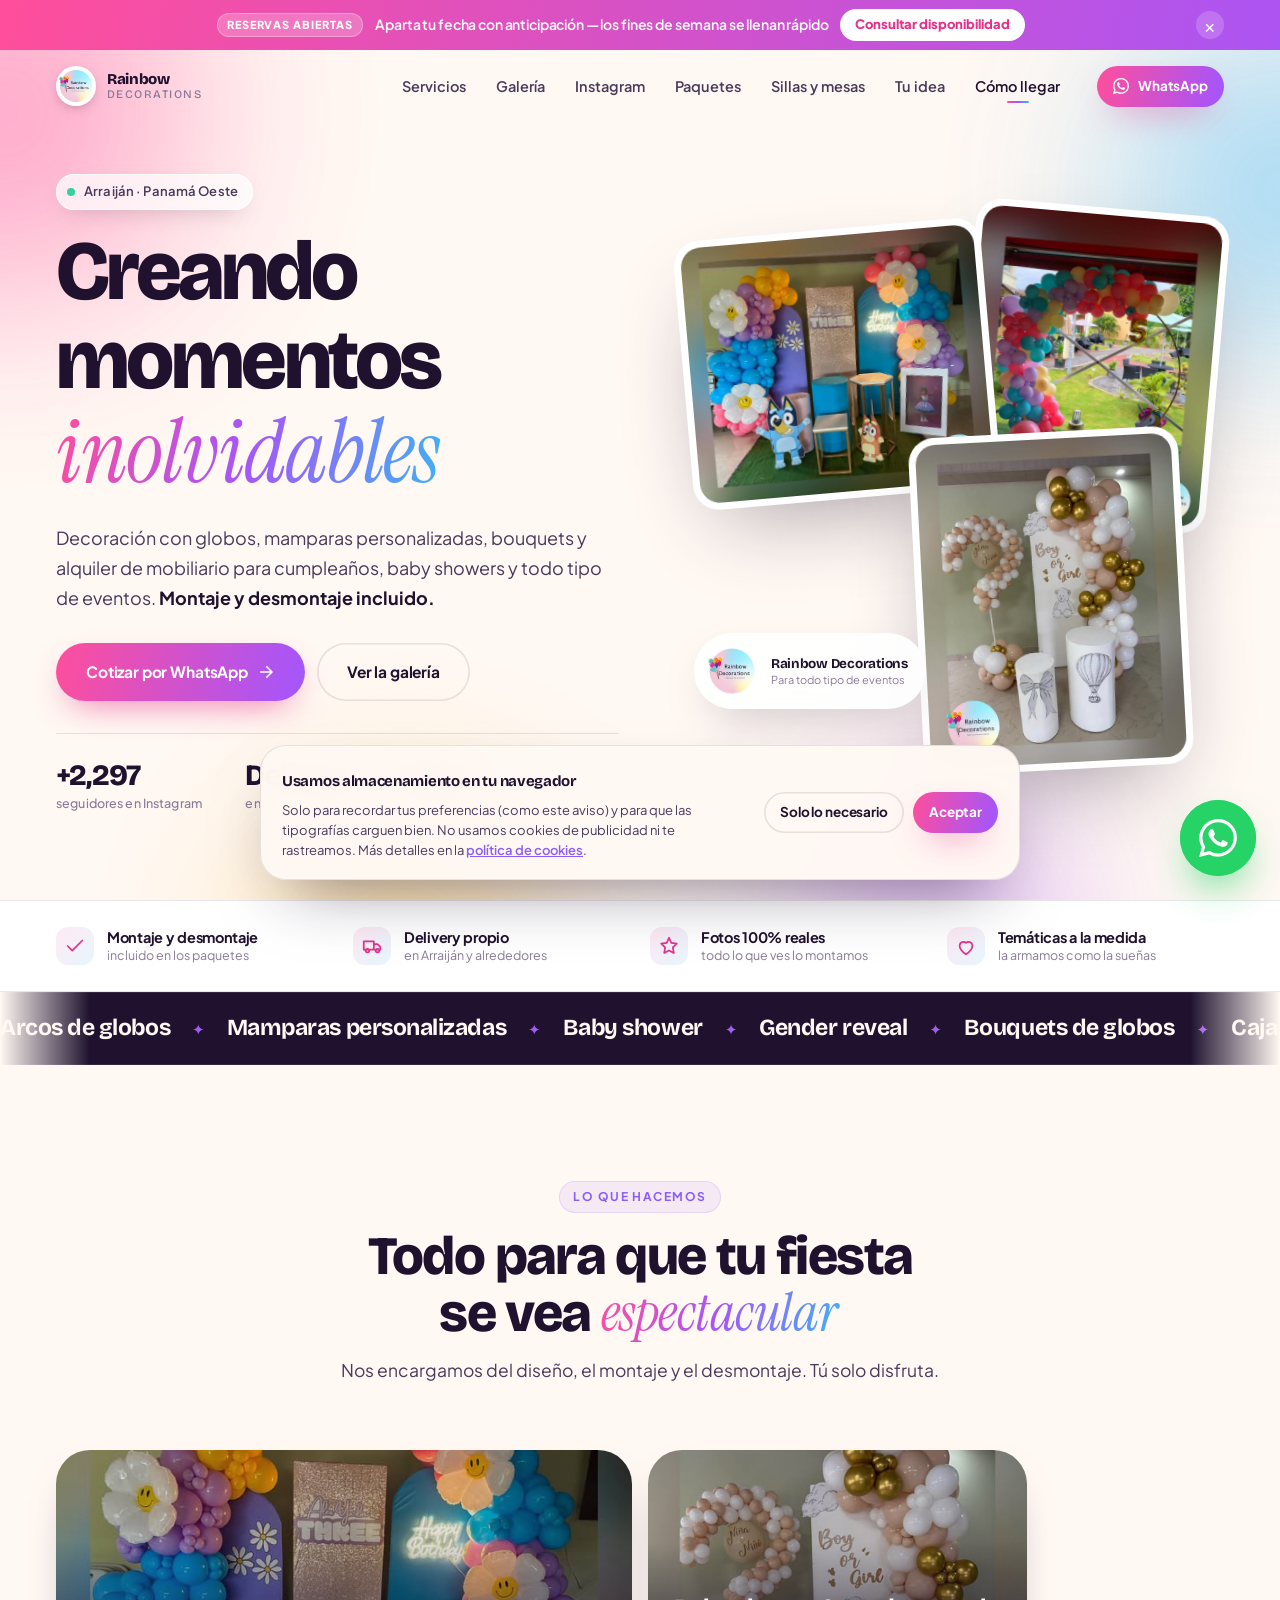
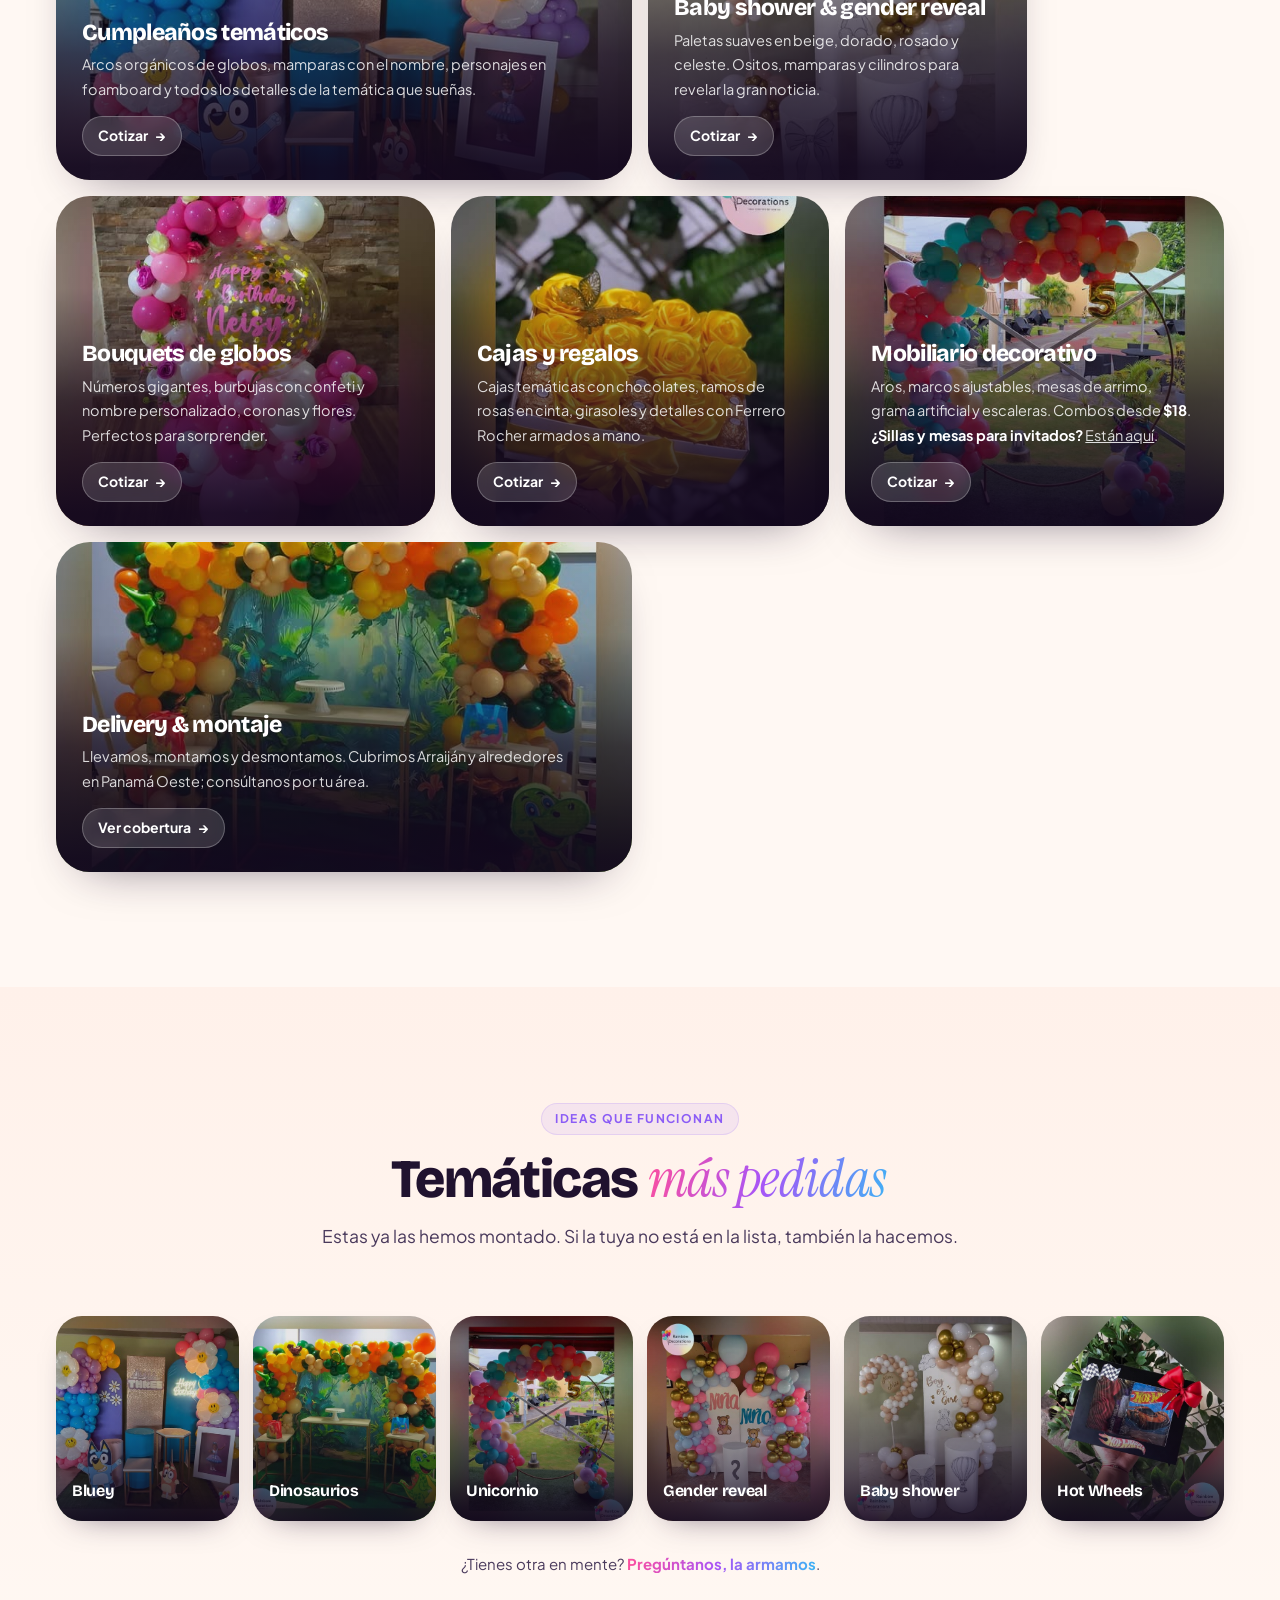
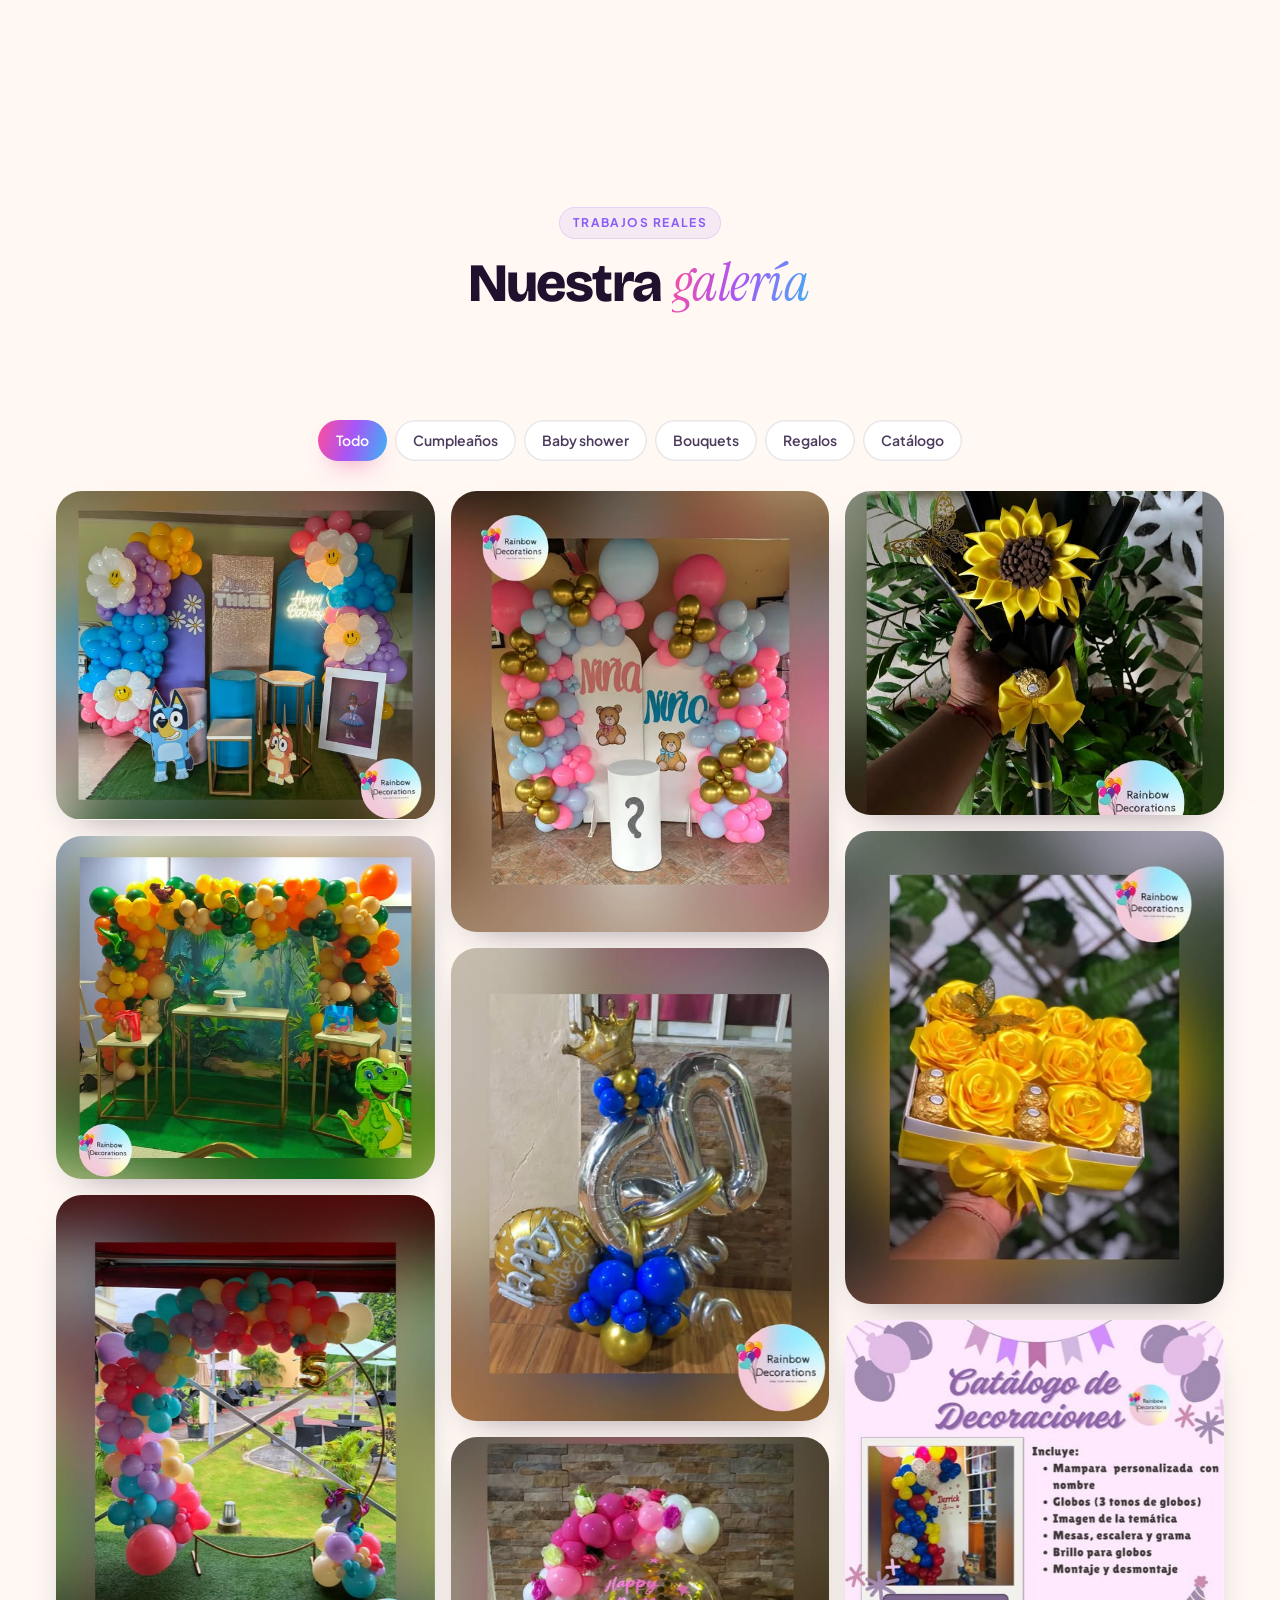
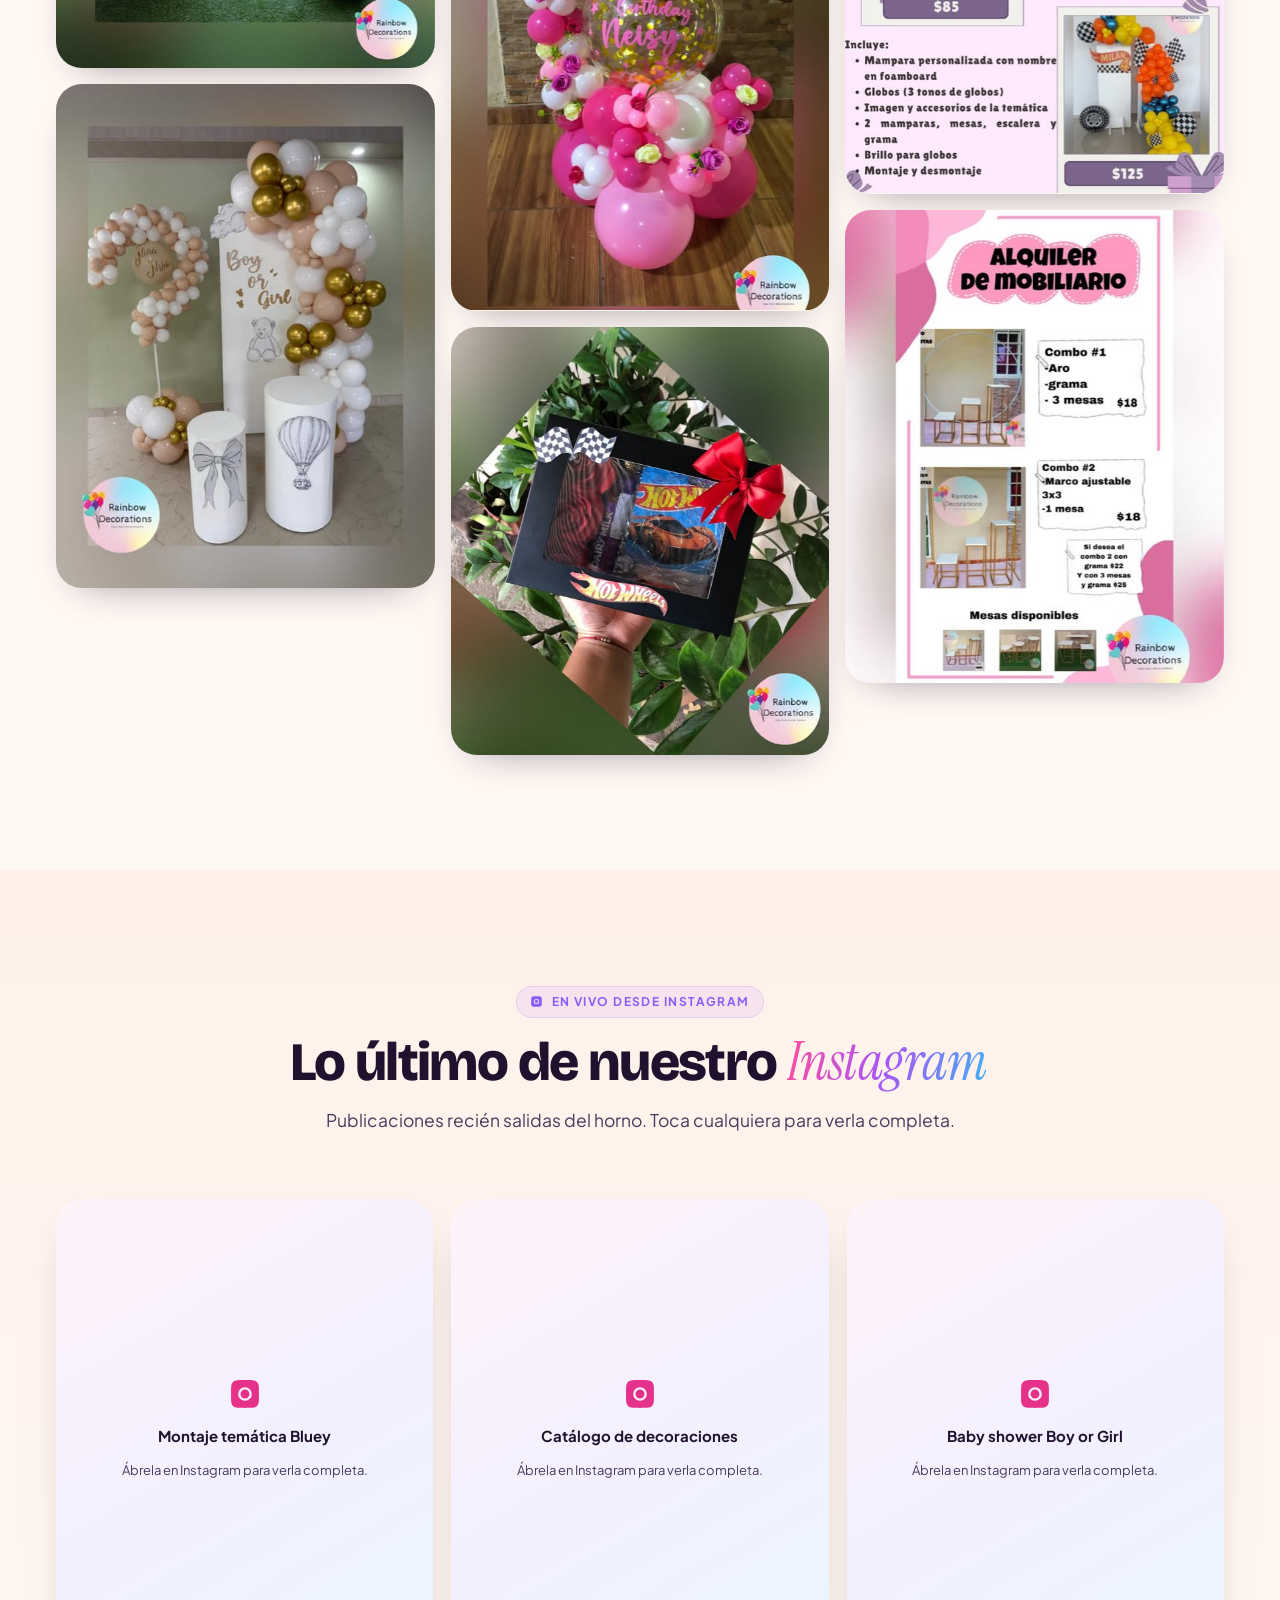
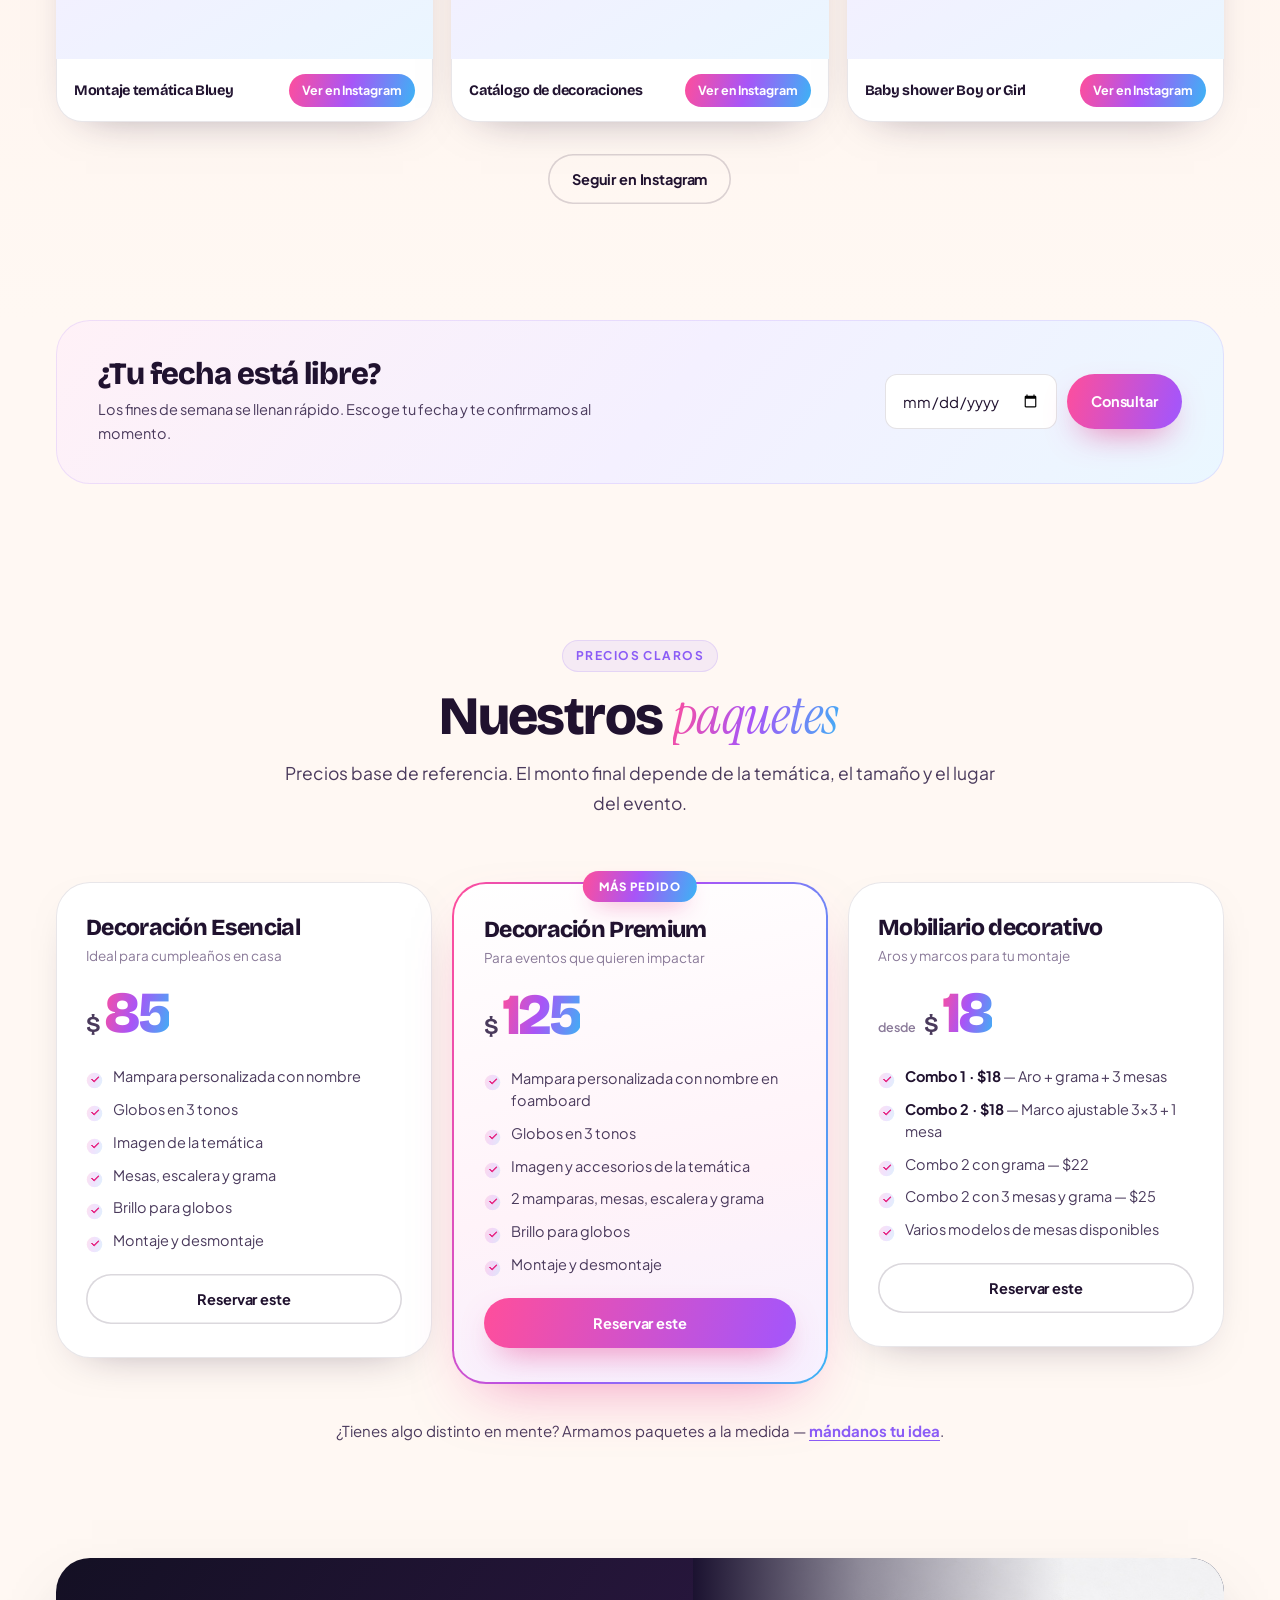
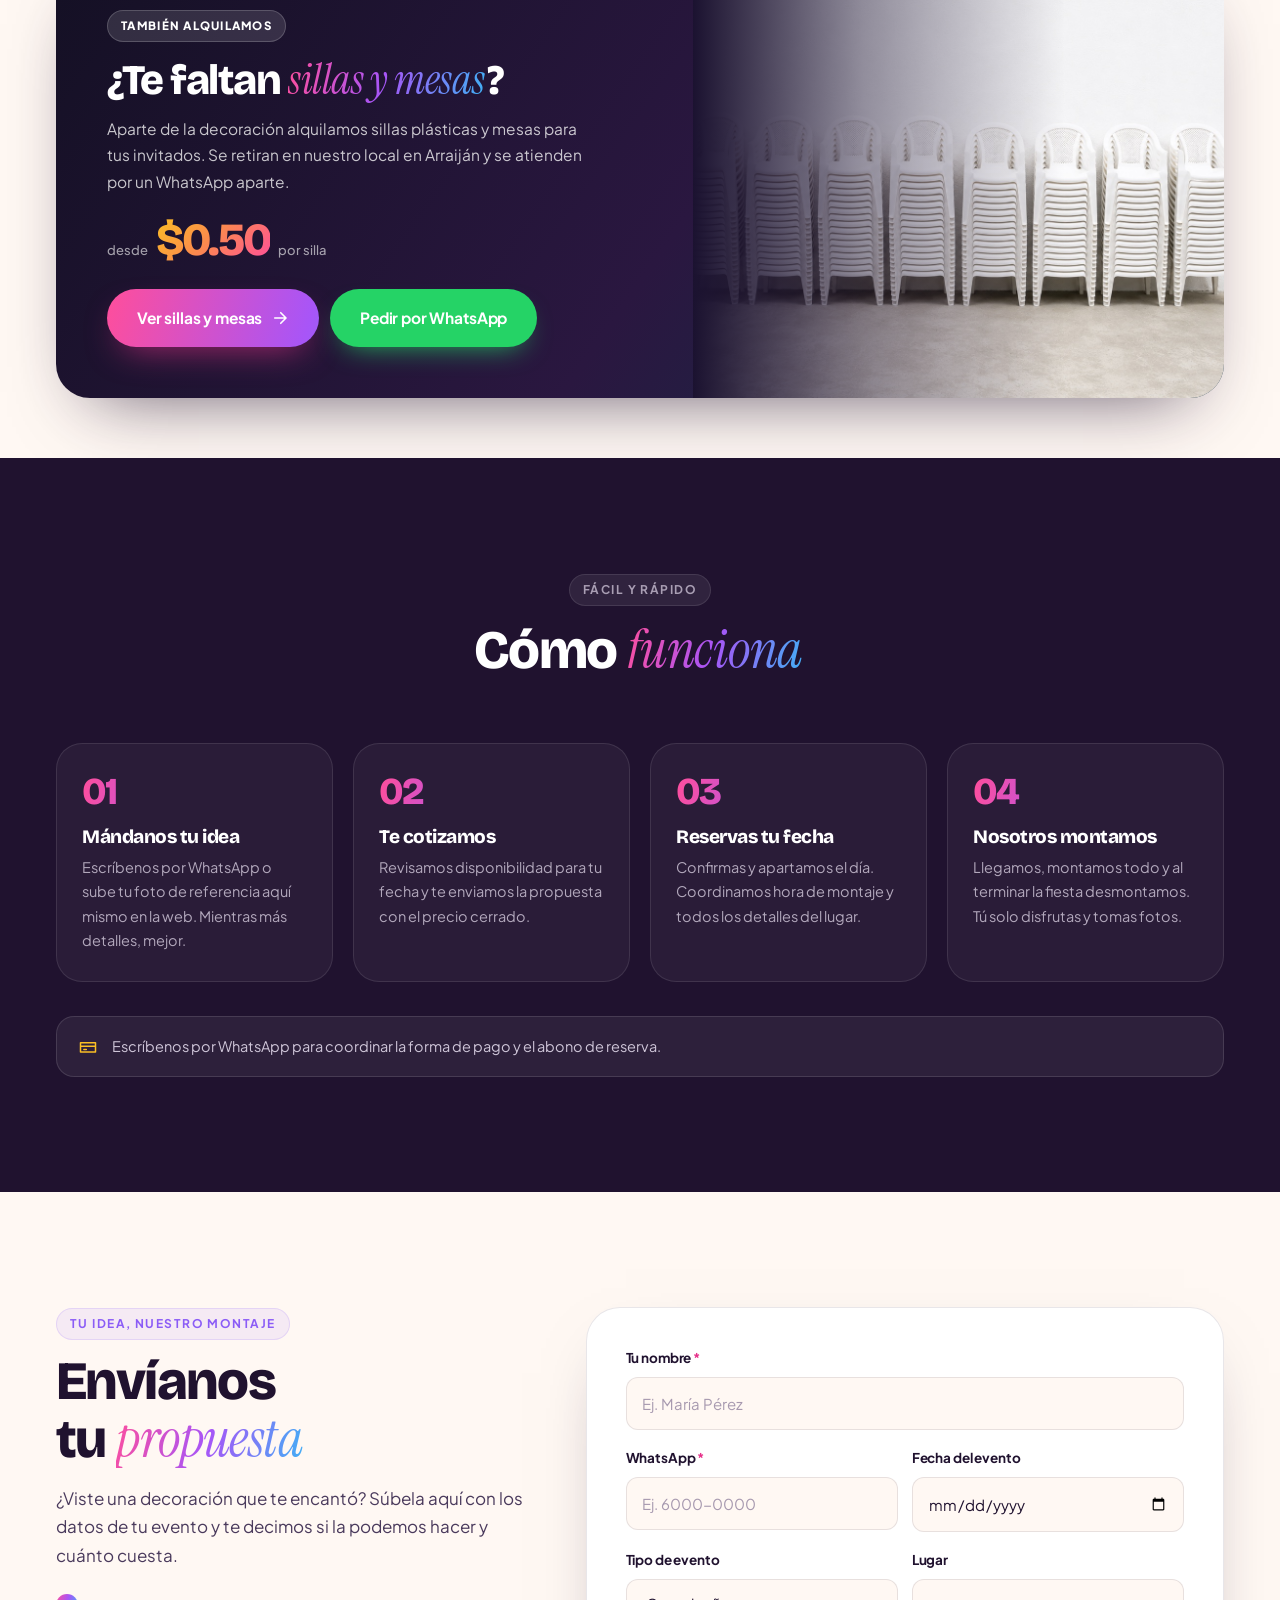
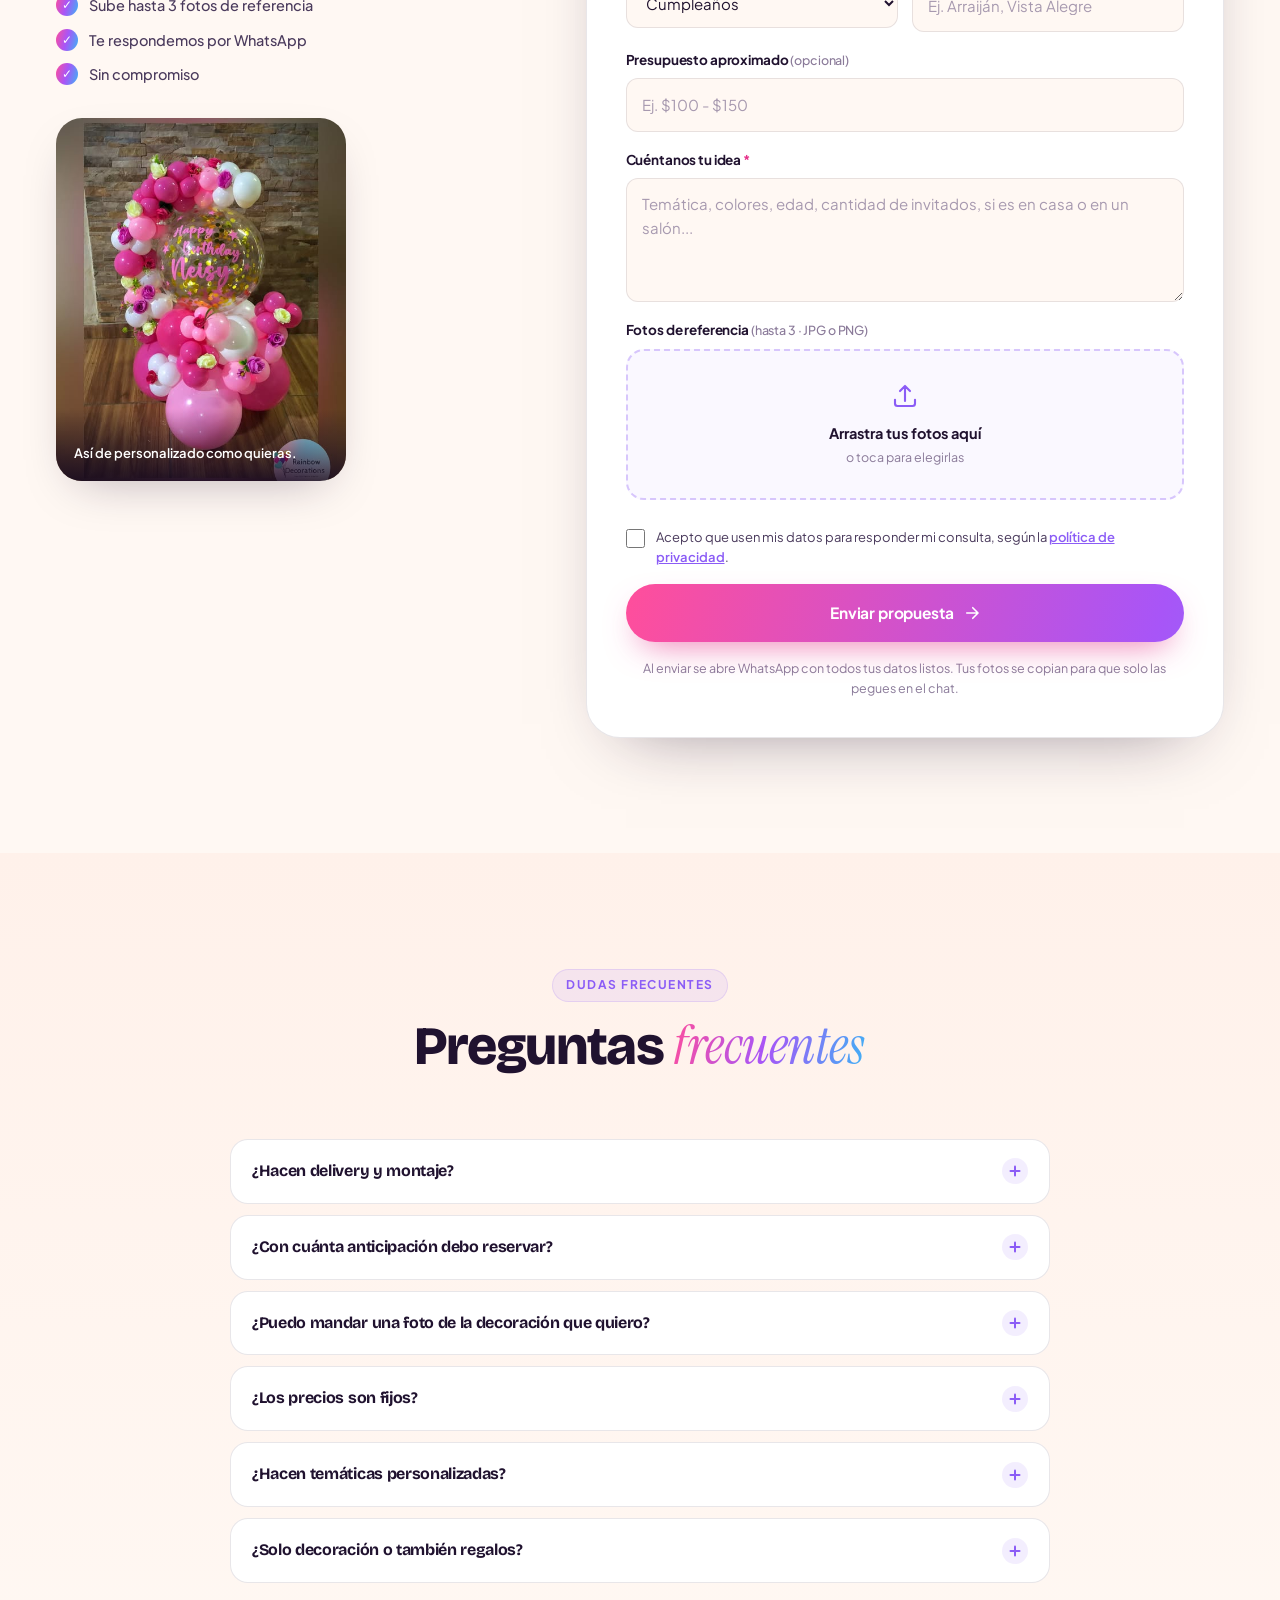
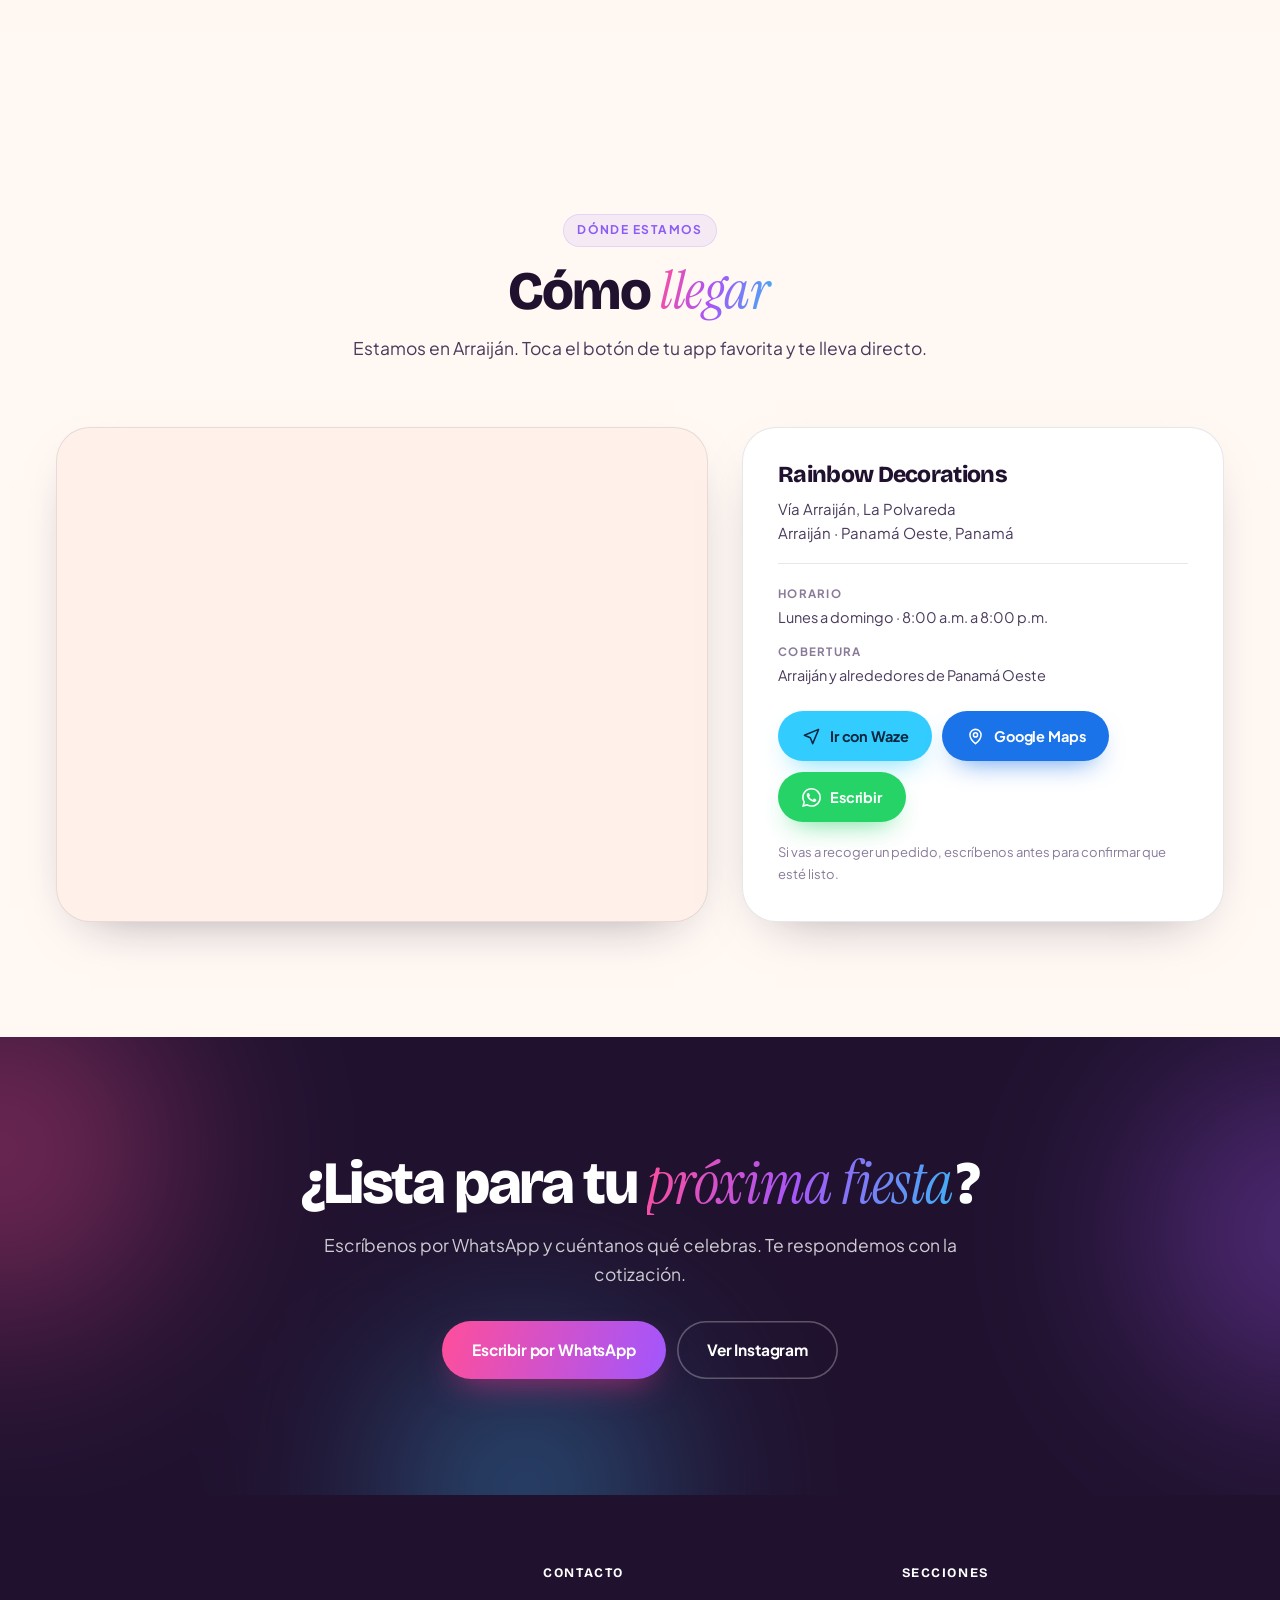
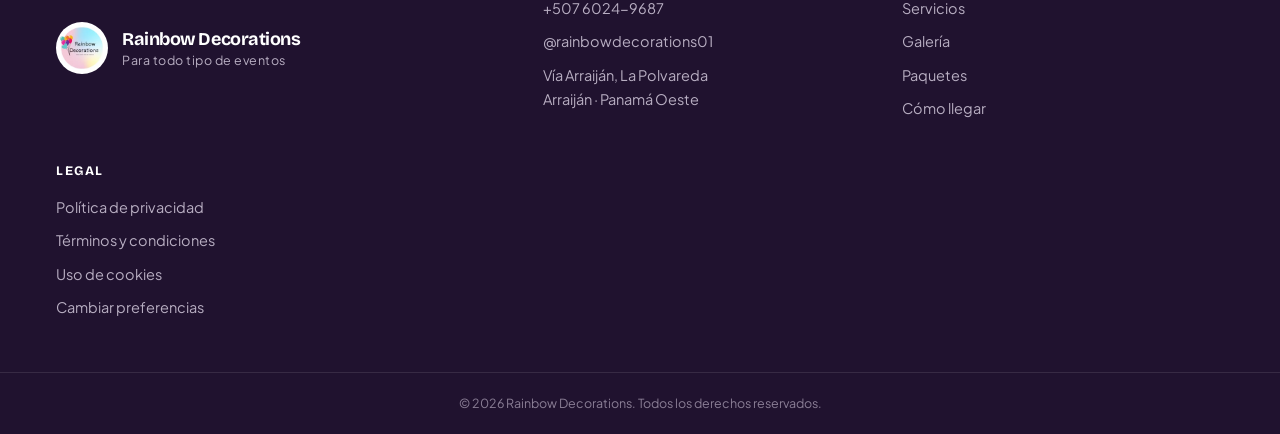
==== commit c4f78ae9: "Alquiler de sillas y mesas en su propia página - Nueva alquiler.html con catálogo de silla ($0.50), " ====
--- a/index.html
+++ b/index.html
@@ -20,7 +20,7 @@
 <link rel="preconnect" href="https://fonts.googleapis.com">
 <link rel="preconnect" href="https://fonts.gstatic.com" crossorigin>
 <link href="https://fonts.googleapis.com/css2?family=Bricolage+Grotesque:opsz,wght@12..96,400;12..96,600;12..96,700;12..96,800&family=Instrument+Serif:ital@0;1&family=Plus+Jakarta+Sans:wght@400;500;600;700;800&display=swap" rel="stylesheet">
-<link rel="stylesheet" href="assets/css/style.css?v=2">
+<link rel="stylesheet" href="assets/css/style.css?v=3">
 <script>document.documentElement.classList.add('js');</script>
 
 <script type="application/ld+json">
@@ -83,6 +83,7 @@
     <a href="#galeria">Galería</a>
     <a href="#instagram">Instagram</a>
     <a href="#paquetes">Paquetes</a>
+    <a href="alquiler.html">Sillas y mesas</a>
     <a href="#propuesta">Tu idea</a>
     <a href="#ubicacion">Cómo llegar</a>
   </nav>
@@ -229,8 +230,8 @@
       <article class="svc__card reveal" data-reveal data-delay="1">
         <img src="assets/gallery/g09.jpg" alt="" loading="lazy" aria-hidden="true">
         <div class="svc__body">
-          <h3>Alquiler de mobiliario</h3>
-          <p>Aros, marcos ajustables, mesas de arrimo, grama artificial y escaleras decorativas. Combos desde <b>$18</b>.</p>
+          <h3>Mobiliario decorativo</h3>
+          <p>Aros, marcos ajustables, mesas de arrimo, grama artificial y escaleras. Combos desde <b>$18</b>. <b>¿Sillas y mesas para invitados?</b> <a href="alquiler.html" style="color:inherit">Están aquí</a>.</p>
           <a class="svc__link" href="#" data-wa="Hola! 👋 Quiero información sobre el *alquiler de mobiliario*.">Cotizar <span aria-hidden="true">→</span></a>
         </div>
       </article>
@@ -356,6 +357,35 @@
   </div>
 </section>
 
+<!-- ============ PUENTE: SILLAS Y MESAS ============ -->
+<section class="bridge" id="sillas-mesas">
+  <div class="wrap">
+    <div class="bridge__in reveal" data-reveal>
+      <div class="bridge__copy">
+        <span class="bridge__tag">También alquilamos</span>
+        <h2>¿Te faltan <em class="grad">sillas y mesas</em>?</h2>
+        <p>
+          Aparte de la decoración alquilamos sillas plásticas y mesas para tus invitados.
+          Se retiran en nuestro local en Arraiján y se atienden por un WhatsApp aparte.
+        </p>
+        <div class="bridge__from">
+          <small>desde</small><b>$0.50</b><small>por silla</small>
+        </div>
+        <div class="bridge__btns">
+          <a class="btn btn--grad btn--lg" href="alquiler.html">
+            Ver sillas y mesas
+            <svg viewBox="0 0 24 24" width="18" height="18" aria-hidden="true"><path fill="none" stroke="currentColor" stroke-width="2.2" stroke-linecap="round" stroke-linejoin="round" d="M5 12h14m-6-7 7 7-7 7"/></svg>
+          </a>
+          <a class="btn btn--wa-solid btn--lg" href="#" data-wa-tel="alquiler" data-wa="Hola! 👋 Quiero alquilar sillas y mesas.">Pedir por WhatsApp</a>
+        </div>
+      </div>
+      <div class="bridge__pic">
+        <img src="assets/alquiler/silla.jpg" alt="Sillas plásticas blancas apiladas listas para alquilar" loading="lazy" width="1200" height="900">
+      </div>
+    </div>
+  </div>
+</section>
+
 <!-- ============ PROCESO ============ -->
 <section class="section section--dark" id="proceso">
   <div class="wrap">
@@ -617,7 +647,7 @@
 <div class="toast" id="toast" role="status" aria-live="polite"></div>
 <canvas class="confetti" id="confetti" aria-hidden="true"></canvas>
 
-<script src="assets/js/app.js?v=2"></script>
-<script src="assets/js/admin.js?v=2"></script>
+<script src="assets/js/app.js?v=3"></script>
+<script src="assets/js/admin.js?v=3"></script>
 </body>
 </html>
--- a/assets/css/style.css
+++ b/assets/css/style.css
@@ -1062,3 +1062,147 @@
   background:rgba(139,92,246,.07);box-shadow:inset 0 0 0 1px rgba(139,92,246,.16);
 }
 .legal__box p{margin:0;font-size:14.5px}
+
+/* ============ PUENTE HACIA ALQUILER (en la portada) ============ */
+.bridge{padding:0 0 clamp(30px,5vw,60px)}
+.bridge__in{
+  position:relative;overflow:hidden;
+  display:grid;grid-template-columns:1.05fr .95fr;align-items:center;gap:clamp(24px,4vw,50px);
+  border-radius:var(--r-xl);
+  background:linear-gradient(125deg,#141024,#2A1740 55%,#123049);
+  color:#fff;
+  box-shadow:0 30px 70px -36px rgba(32,18,47,.75);
+}
+.bridge__copy{padding:clamp(30px,4vw,52px);position:relative;z-index:1}
+.bridge__tag{
+  display:inline-block;padding:6px 14px;border-radius:99px;margin-bottom:16px;
+  background:rgba(255,255,255,.12);box-shadow:inset 0 0 0 1px rgba(255,255,255,.18);
+  font-size:11.5px;font-weight:800;letter-spacing:.11em;text-transform:uppercase;
+}
+.bridge__copy h2{font-size:clamp(27px,3.4vw,42px);letter-spacing:-.035em;color:#fff}
+.bridge__copy p{margin:14px 0 0;color:rgba(255,255,255,.76);font-size:15.5px;max-width:46ch}
+.bridge__from{
+  display:flex;align-items:baseline;gap:8px;margin:22px 0 0;
+  font-family:"Bricolage Grotesque",sans-serif;
+}
+.bridge__from small{font-size:13px;color:rgba(255,255,255,.6);font-weight:500;font-family:"Plus Jakarta Sans",sans-serif}
+.bridge__from b{
+  font-size:clamp(34px,4vw,46px);font-weight:800;letter-spacing:-.045em;line-height:1;
+  background:var(--grad-2);-webkit-background-clip:text;background-clip:text;color:transparent;
+}
+.bridge__btns{display:flex;flex-wrap:wrap;gap:11px;margin-top:26px}
+.bridge__pic{position:relative;align-self:stretch;min-height:280px}
+.bridge__pic img{position:absolute;inset:0;width:100%;height:100%;object-fit:cover}
+.bridge__pic::after{
+  content:"";position:absolute;inset:0;
+  background:linear-gradient(90deg,#1B1230 0%,rgba(27,18,48,.45) 32%,transparent 70%);
+}
+@media (max-width:860px){
+  .bridge__in{grid-template-columns:1fr}
+  .bridge__pic{min-height:220px;order:-1}
+  .bridge__pic::after{background:linear-gradient(to top,#1B1230 2%,rgba(27,18,48,.3) 60%,transparent)}
+}
+
+/* ============ PÁGINA DE ALQUILER ============ */
+.rhero{
+  position:relative;overflow:hidden;
+  padding:calc(122px + var(--promo-h,0px)) 0 clamp(50px,6vw,80px);
+  background:linear-gradient(170deg,var(--cream),#FFF1F6 55%,#EEF4FF);
+}
+.rhero__grid{
+  position:relative;z-index:1;
+  width:min(100% - (var(--pad) * 2),var(--wrap));margin-inline:auto;
+  display:grid;grid-template-columns:1.05fr .95fr;gap:clamp(28px,4vw,56px);align-items:center;
+}
+@media (max-width:880px){.rhero__grid{grid-template-columns:1fr}}
+.rhero h1{font-size:clamp(36px,5.6vw,62px);letter-spacing:-.04em;margin-top:18px}
+.rhero__lead{margin:18px 0 0;color:var(--ink-2);font-size:clamp(15.5px,.5vw + 14.6px,18px);max-width:48ch}
+.rhero__btns{display:flex;flex-wrap:wrap;gap:12px;margin-top:28px}
+.rhero__pic{
+  border-radius:var(--r-xl);overflow:hidden;aspect-ratio:4/3;
+  box-shadow:var(--shadow-lg);background:#fff;
+}
+.rhero__pic img{width:100%;height:100%;object-fit:cover}
+
+.rent{display:grid;grid-template-columns:repeat(auto-fit,minmax(248px,1fr));gap:18px}
+.rent__card{
+  background:var(--white);border-radius:var(--r-xl);overflow:hidden;
+  box-shadow:inset 0 0 0 1px var(--line),0 18px 48px -32px rgba(32,18,47,.5);
+  display:flex;flex-direction:column;
+  transition:transform .45s var(--ease),box-shadow .45s var(--ease);
+}
+.rent__card:hover{transform:translateY(-7px);box-shadow:0 34px 68px -32px rgba(32,18,47,.45)}
+.rent__img{
+  position:relative;aspect-ratio:4/3.2;background:#fff;
+  display:grid;place-items:center;padding:20px;
+  border-bottom:1px solid var(--line);
+}
+.rent__img img{width:100%;height:100%;object-fit:contain;transition:transform .6s var(--ease)}
+.rent__card:hover .rent__img img{transform:scale(1.06)}
+.rent__card--foto .rent__img{padding:0}
+.rent__card--foto .rent__img img{object-fit:cover}
+.rent__price{
+  position:absolute;top:14px;right:14px;
+  display:flex;align-items:baseline;gap:2px;
+  padding:8px 15px;border-radius:99px;
+  background:var(--grad);color:#fff;
+  font-family:"Bricolage Grotesque",sans-serif;font-weight:800;letter-spacing:-.02em;
+  box-shadow:0 12px 26px -12px rgba(230,49,138,.9);
+}
+.rent__price span{font-size:14px}
+.rent__price b{font-size:21px}
+.rent__body{padding:20px 22px 24px;display:flex;flex-direction:column;flex:1;gap:6px}
+.rent__body h3{font-size:19px;letter-spacing:-.025em}
+.rent__med{
+  display:inline-block;align-self:flex-start;padding:4px 11px;border-radius:99px;
+  background:rgba(139,92,246,.1);color:var(--purple);
+  font-size:12px;font-weight:700;letter-spacing:.02em;
+}
+.rent__body p{margin:4px 0 0;color:var(--ink-2);font-size:14px}
+.rent__unit{margin-top:auto;padding-top:14px;font-size:12.5px;color:var(--ink-3);font-weight:600}
+
+.rnote{
+  display:flex;align-items:flex-start;gap:15px;margin-top:26px;
+  padding:20px 24px;border-radius:var(--r);
+  background:rgba(251,191,36,.1);box-shadow:inset 0 0 0 1px rgba(251,191,36,.32);
+}
+.rnote svg{flex-shrink:0;color:#B45309;margin-top:2px}
+.rnote p{margin:0;font-size:14.5px;color:var(--ink-2);line-height:1.6}
+.rnote b{color:var(--ink)}
+
+.rsteps{list-style:none;padding:0;margin:0;display:grid;grid-template-columns:repeat(auto-fit,minmax(240px,1fr));gap:18px}
+.rstep{
+  padding:26px 24px;border-radius:var(--r-lg);background:var(--white);
+  box-shadow:inset 0 0 0 1px var(--line),0 14px 40px -30px rgba(32,18,47,.5);
+}
+.rstep b{
+  display:grid;place-items:center;width:38px;height:38px;border-radius:12px;margin-bottom:16px;
+  background:var(--grad);color:#fff;font-family:"Bricolage Grotesque",sans-serif;font-size:16px;
+}
+.rstep h3{font-size:17.5px;letter-spacing:-.02em;margin-bottom:7px}
+.rstep p{margin:0;font-size:14.5px;color:var(--ink-2)}
+
+/* llamada final con el teléfono bien grande */
+.rcall{position:relative;overflow:hidden;padding:clamp(60px,8vw,100px) 0;background:#0F7A3D;text-align:center}
+.rcall::before{
+  content:"";position:absolute;inset:-30%;
+  background:radial-gradient(circle at 30% 40%,rgba(37,211,102,.85),transparent 60%),
+             radial-gradient(circle at 72% 60%,rgba(18,140,70,.9),transparent 62%);
+  filter:blur(60px);
+}
+.rcall__in{position:relative;z-index:1}
+.rcall h2{color:#fff;font-size:clamp(28px,4vw,46px);letter-spacing:-.035em}
+.rcall p{margin:14px auto 0;max-width:48ch;color:rgba(255,255,255,.85);font-size:16px}
+.rcall__tel{
+  display:inline-flex;align-items:center;gap:14px;margin-top:30px;
+  padding:18px 30px;border-radius:99px;text-decoration:none;
+  background:#fff;color:#0B5D2E;
+  font-family:"Bricolage Grotesque",sans-serif;font-weight:800;letter-spacing:-.03em;
+  font-size:clamp(24px,3.6vw,38px);
+  box-shadow:0 24px 50px -20px rgba(0,0,0,.5);
+  transition:transform .35s var(--ease),box-shadow .35s;
+}
+.rcall__tel:hover{transform:translateY(-3px) scale(1.02);box-shadow:0 32px 60px -20px rgba(0,0,0,.6)}
+.rcall__tel svg{flex-shrink:0;color:#25D366}
+.rcall__note{margin-top:20px;font-size:13.5px;color:rgba(255,255,255,.75)}
+@media (max-width:520px){.rcall__tel{padding:15px 22px;gap:10px}}
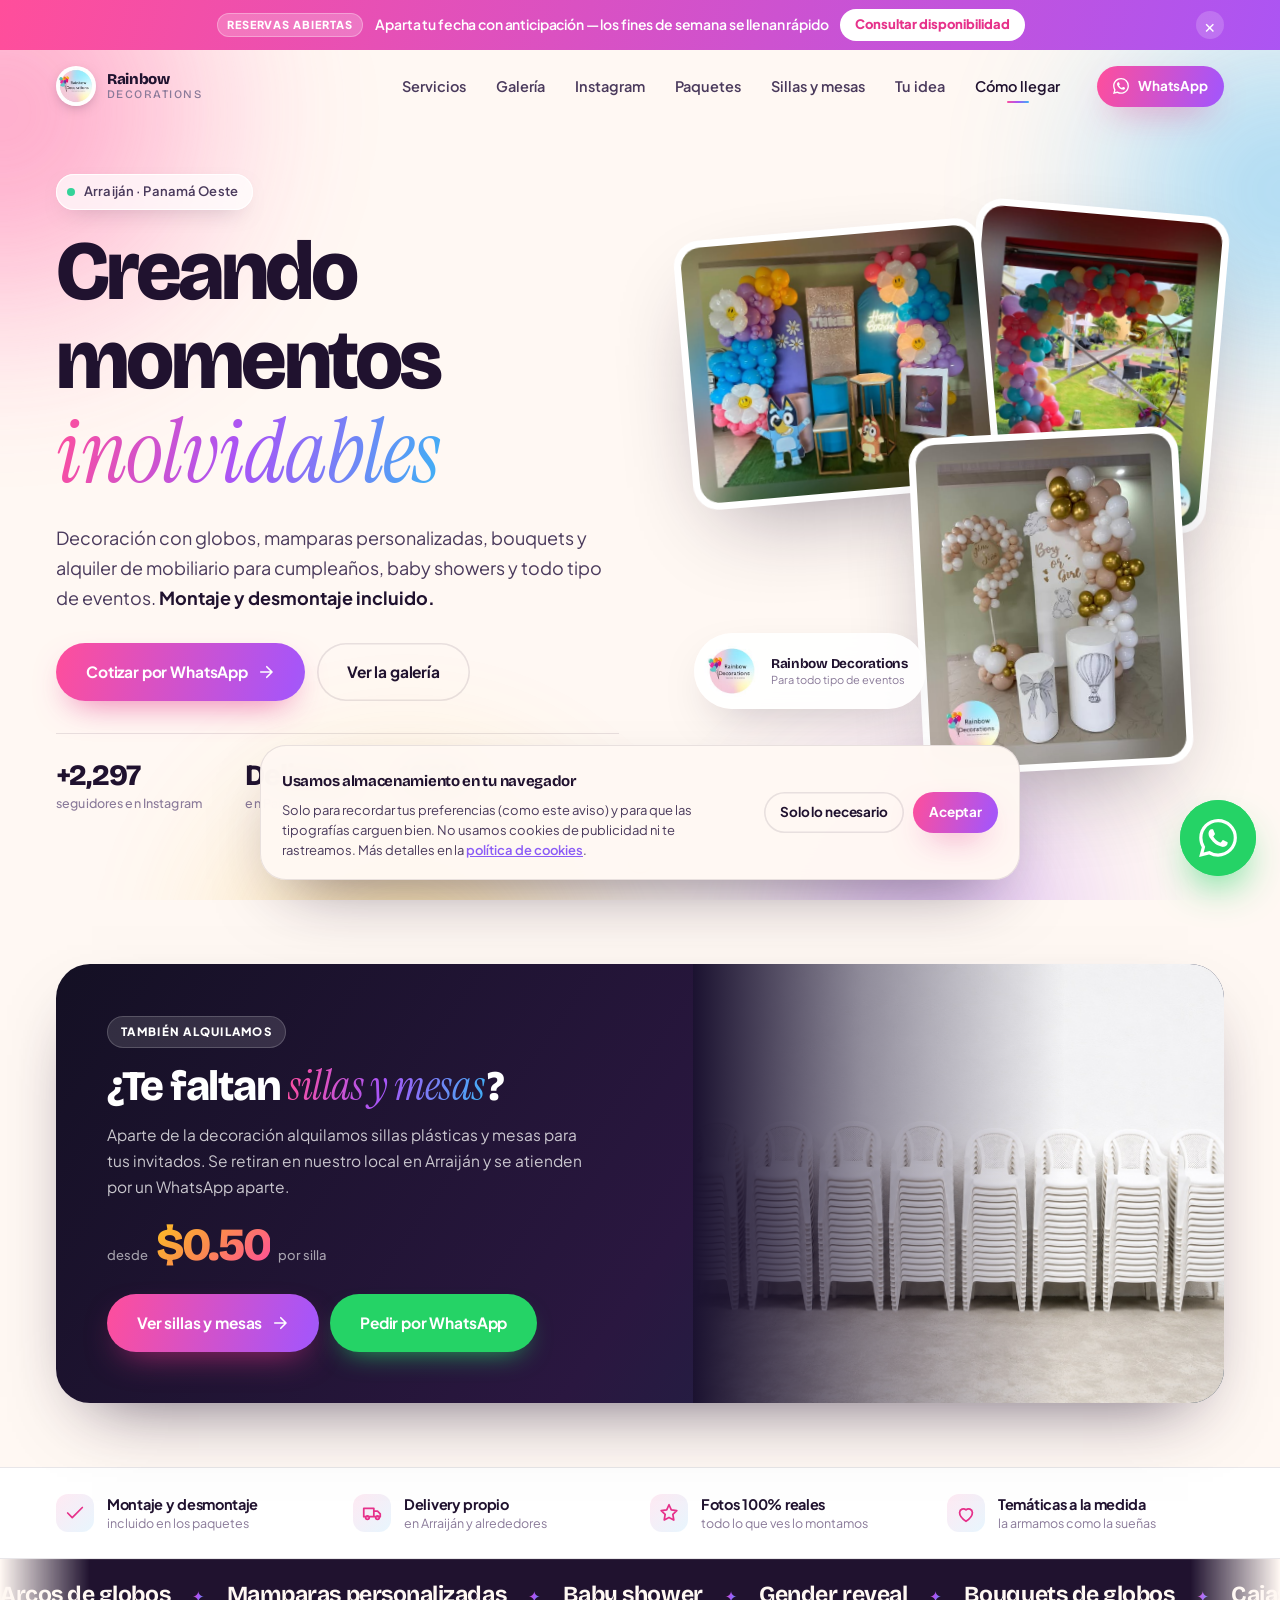
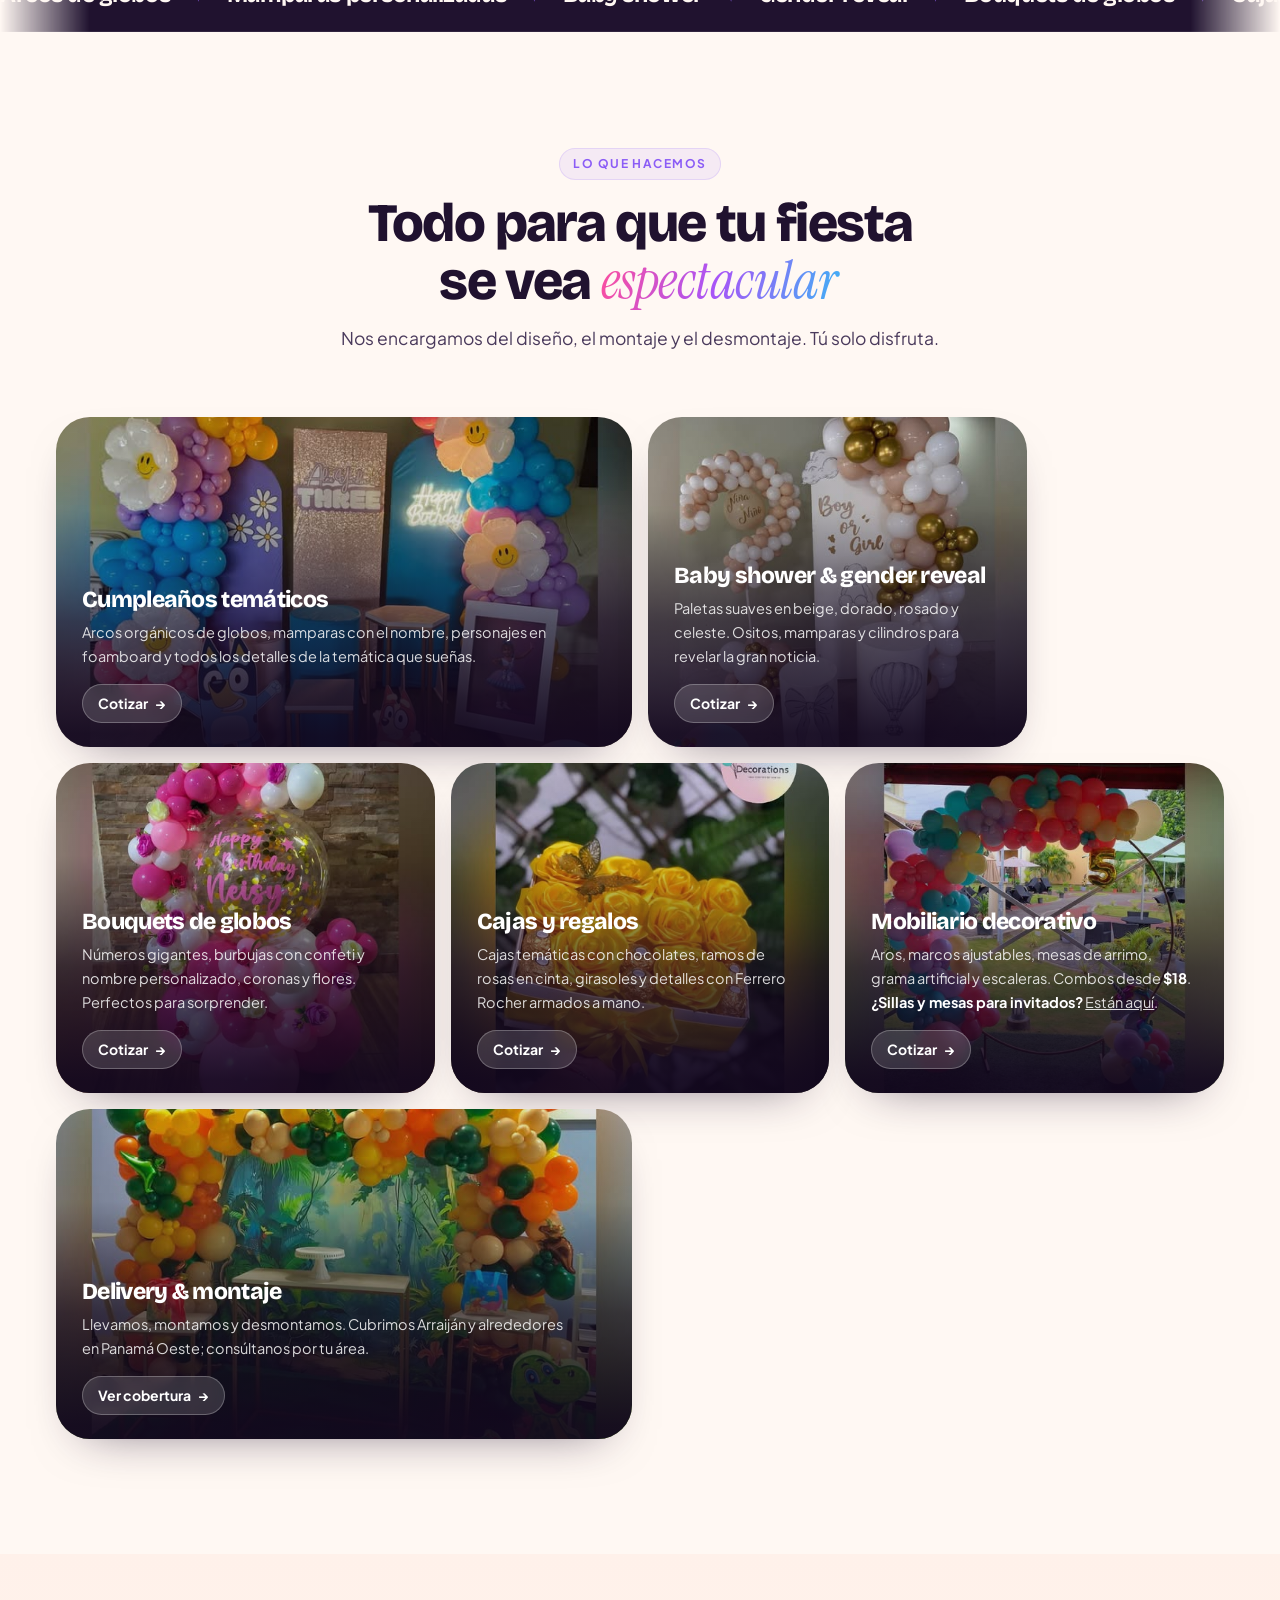
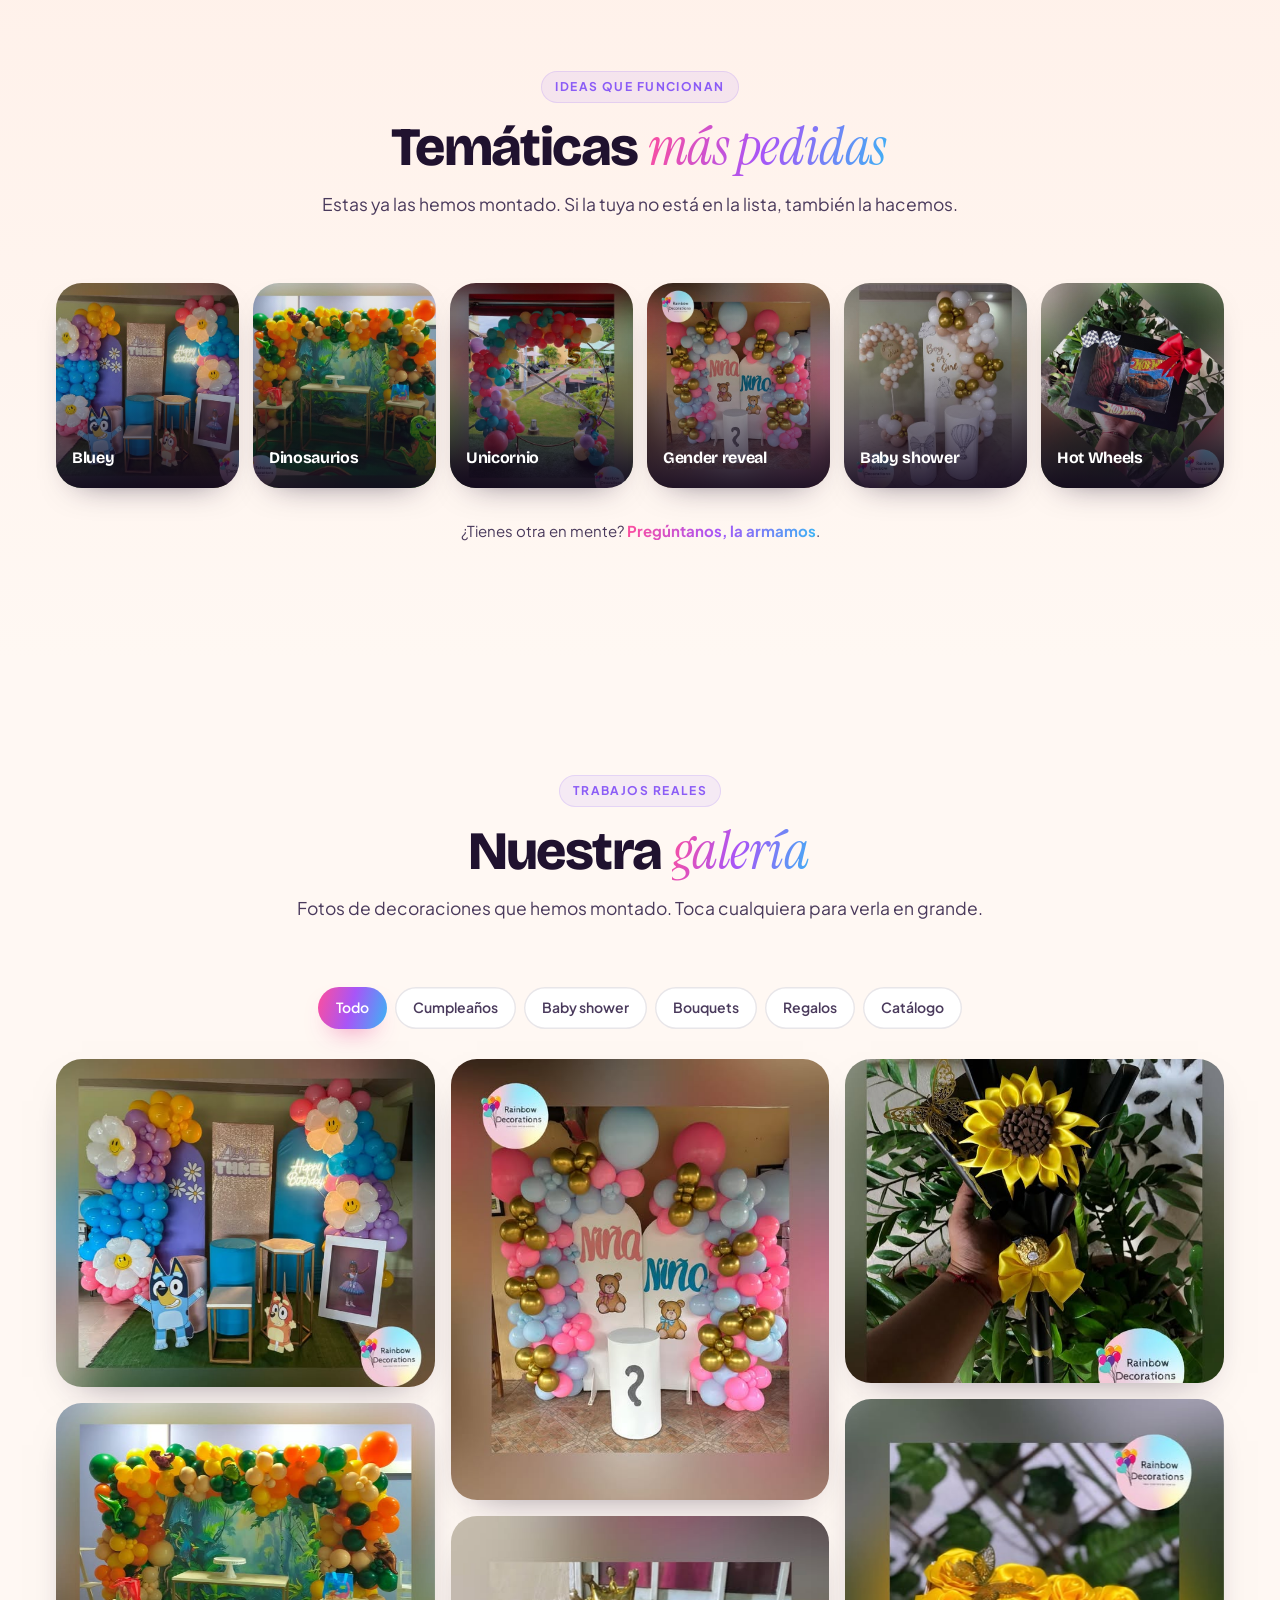
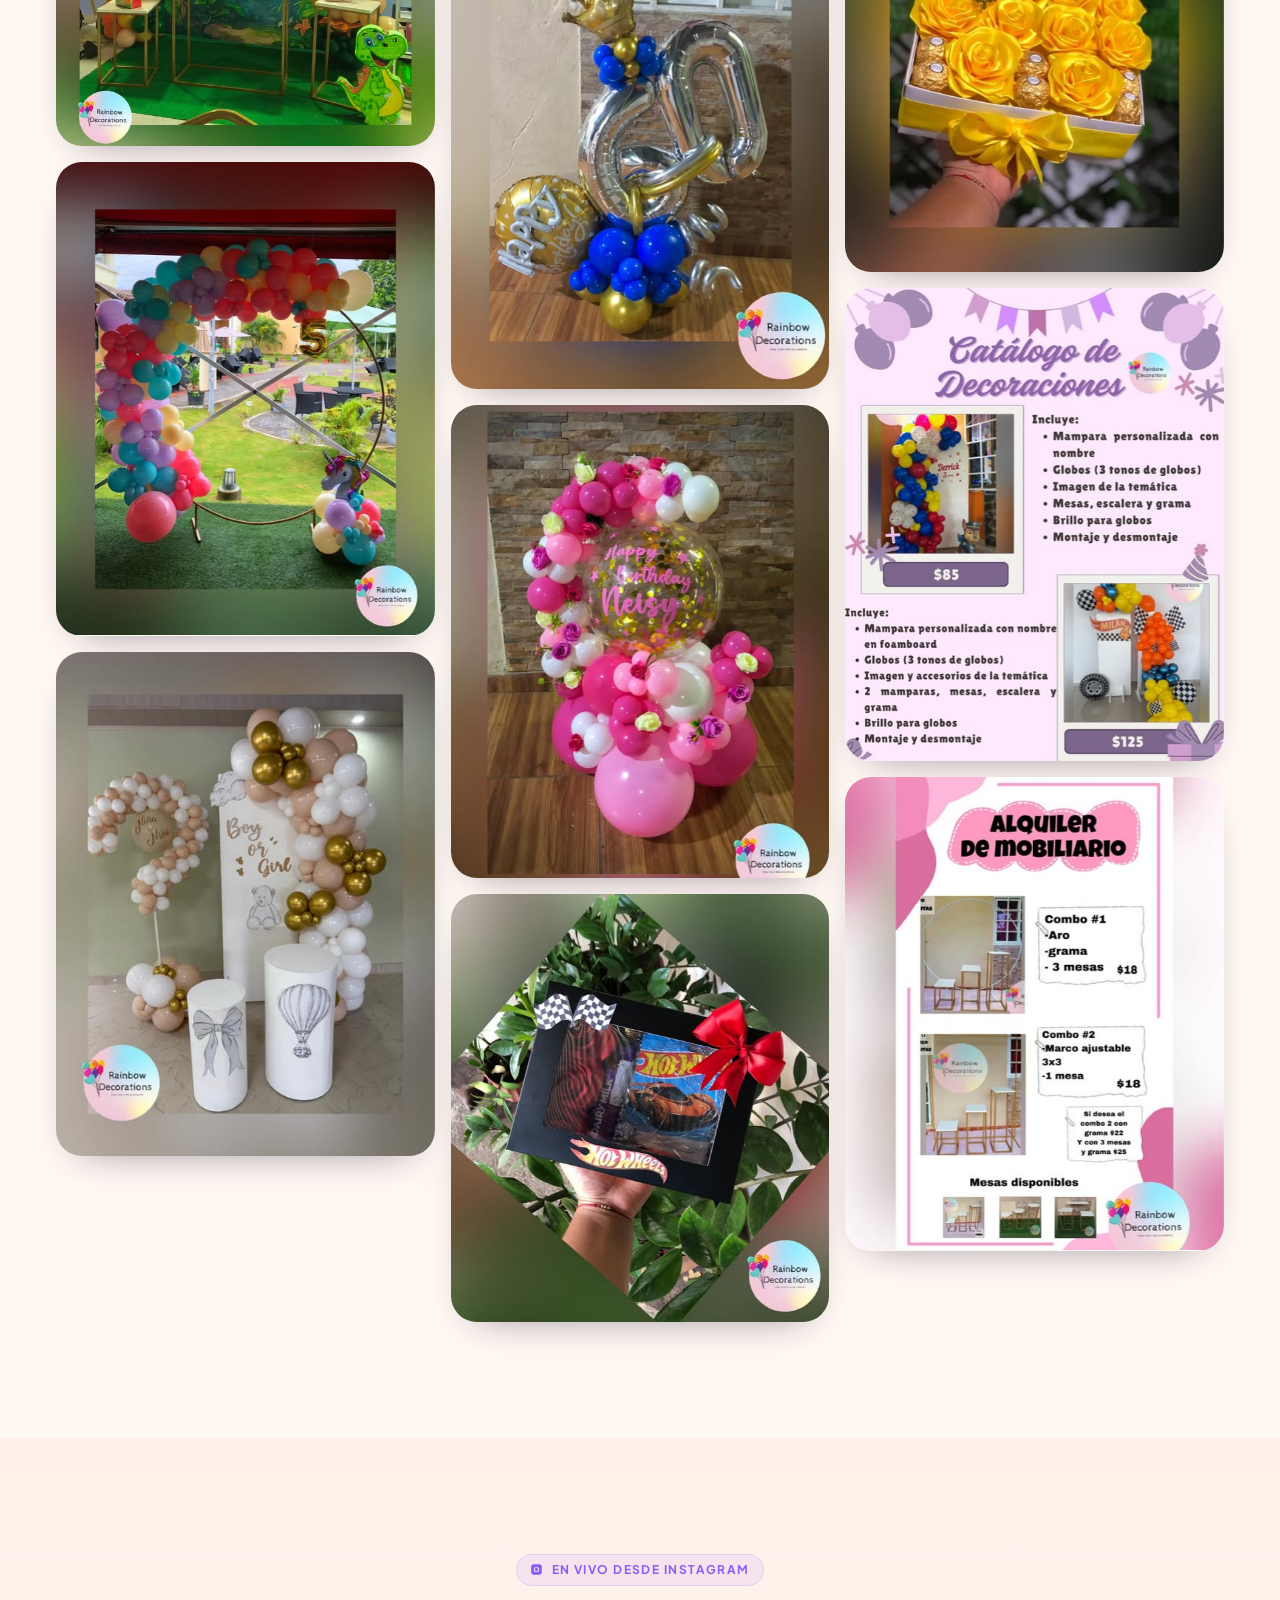
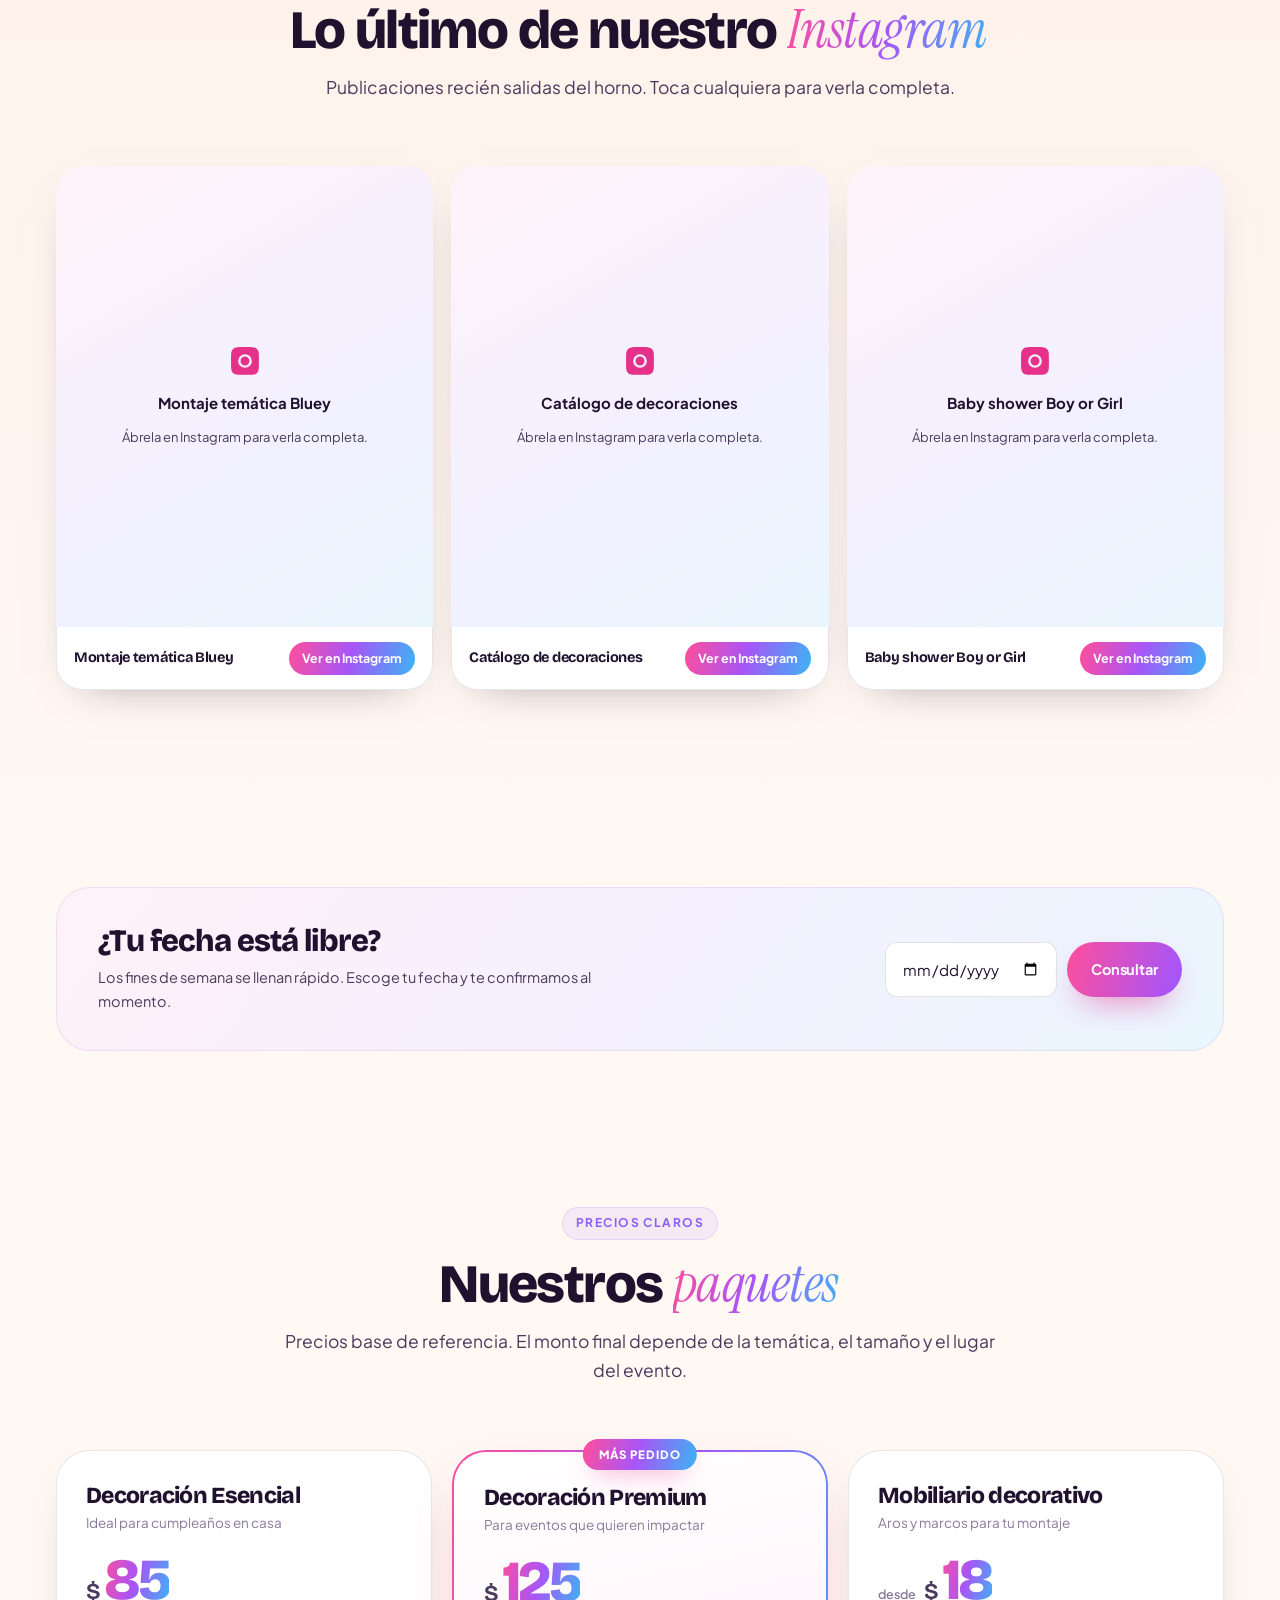
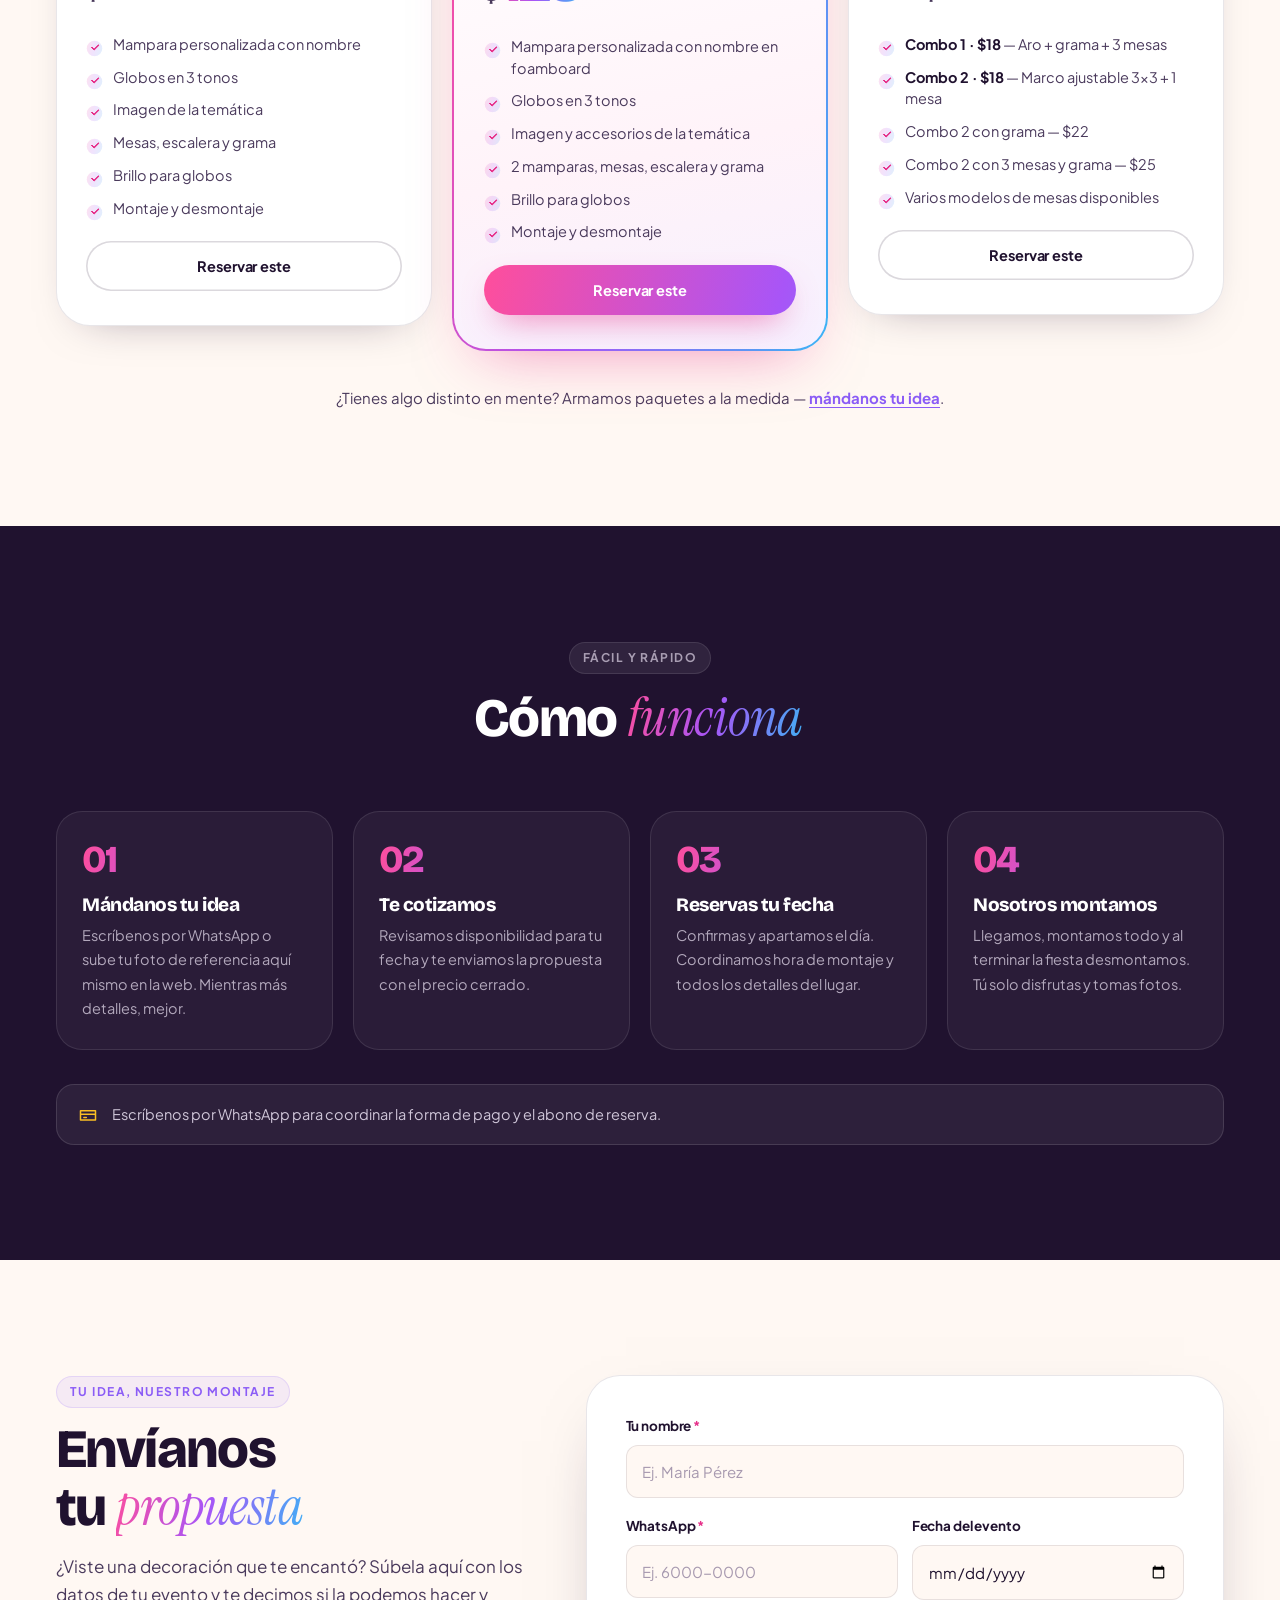
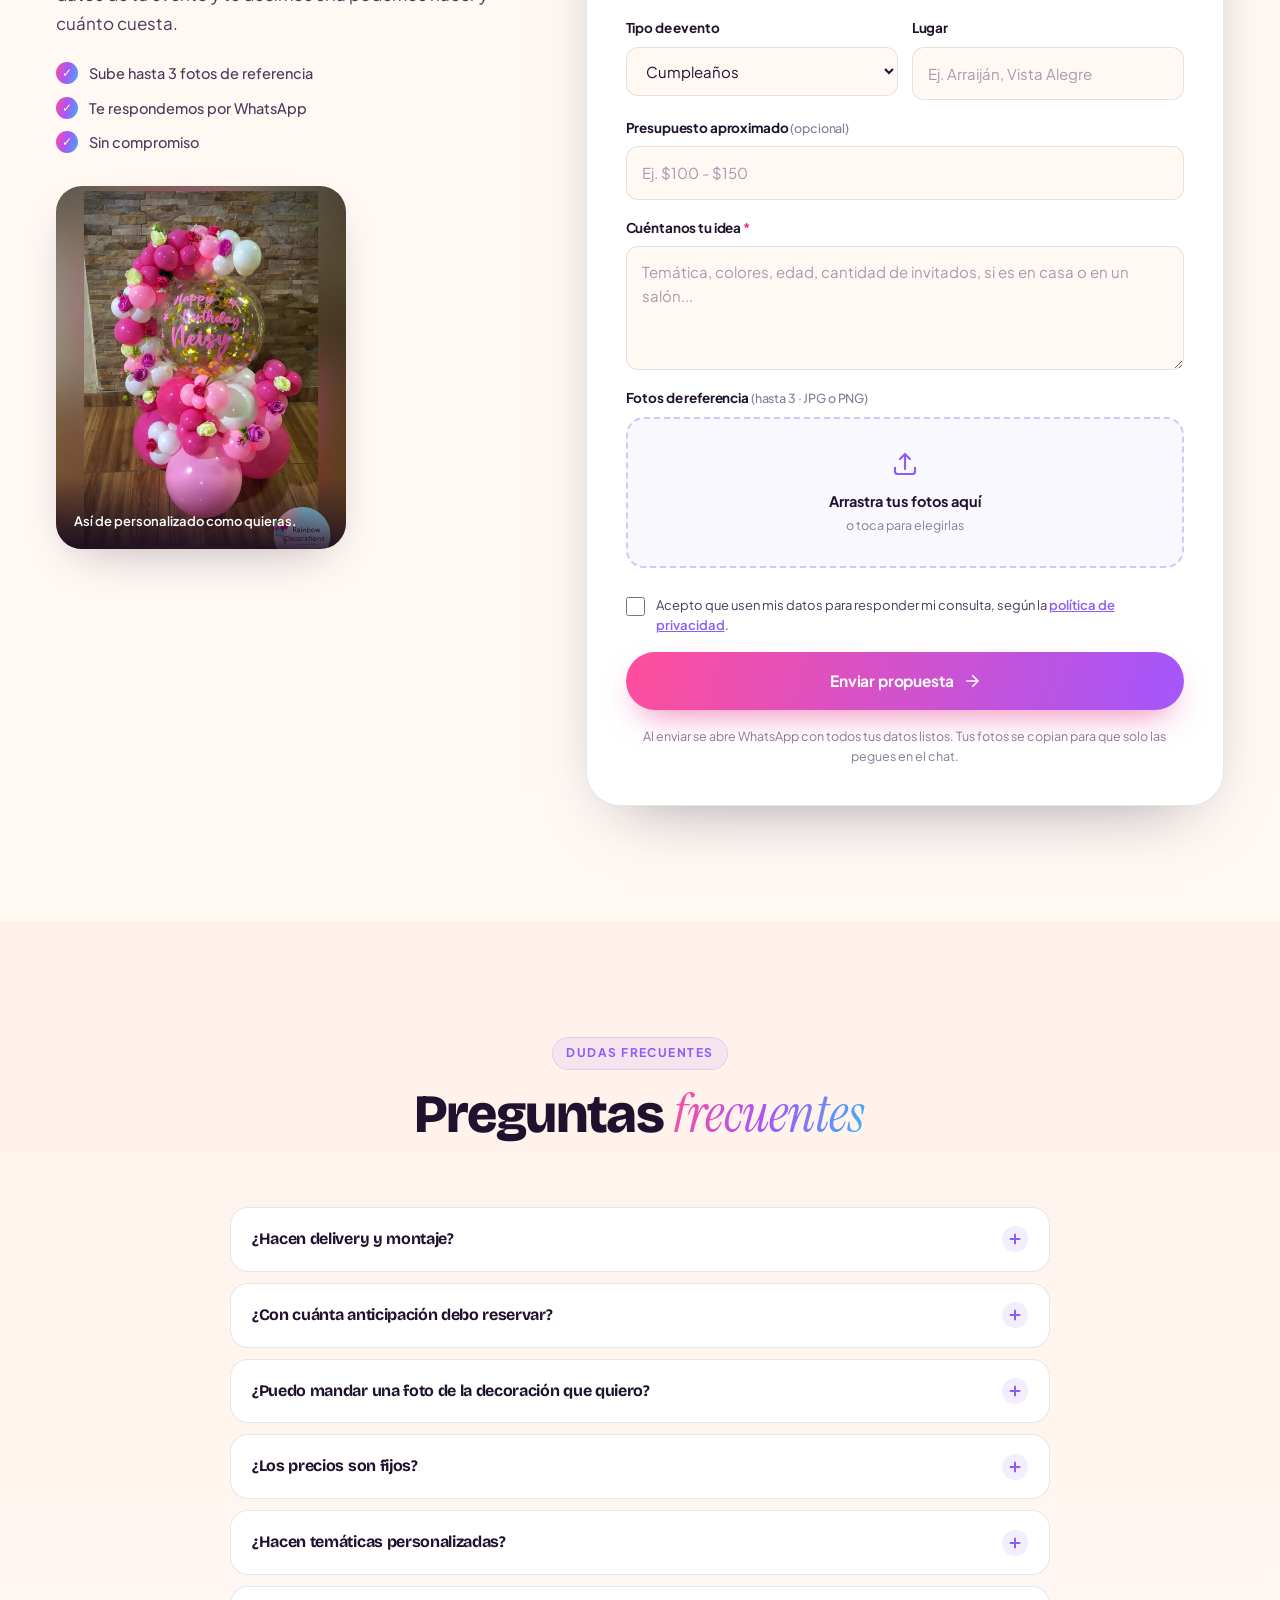
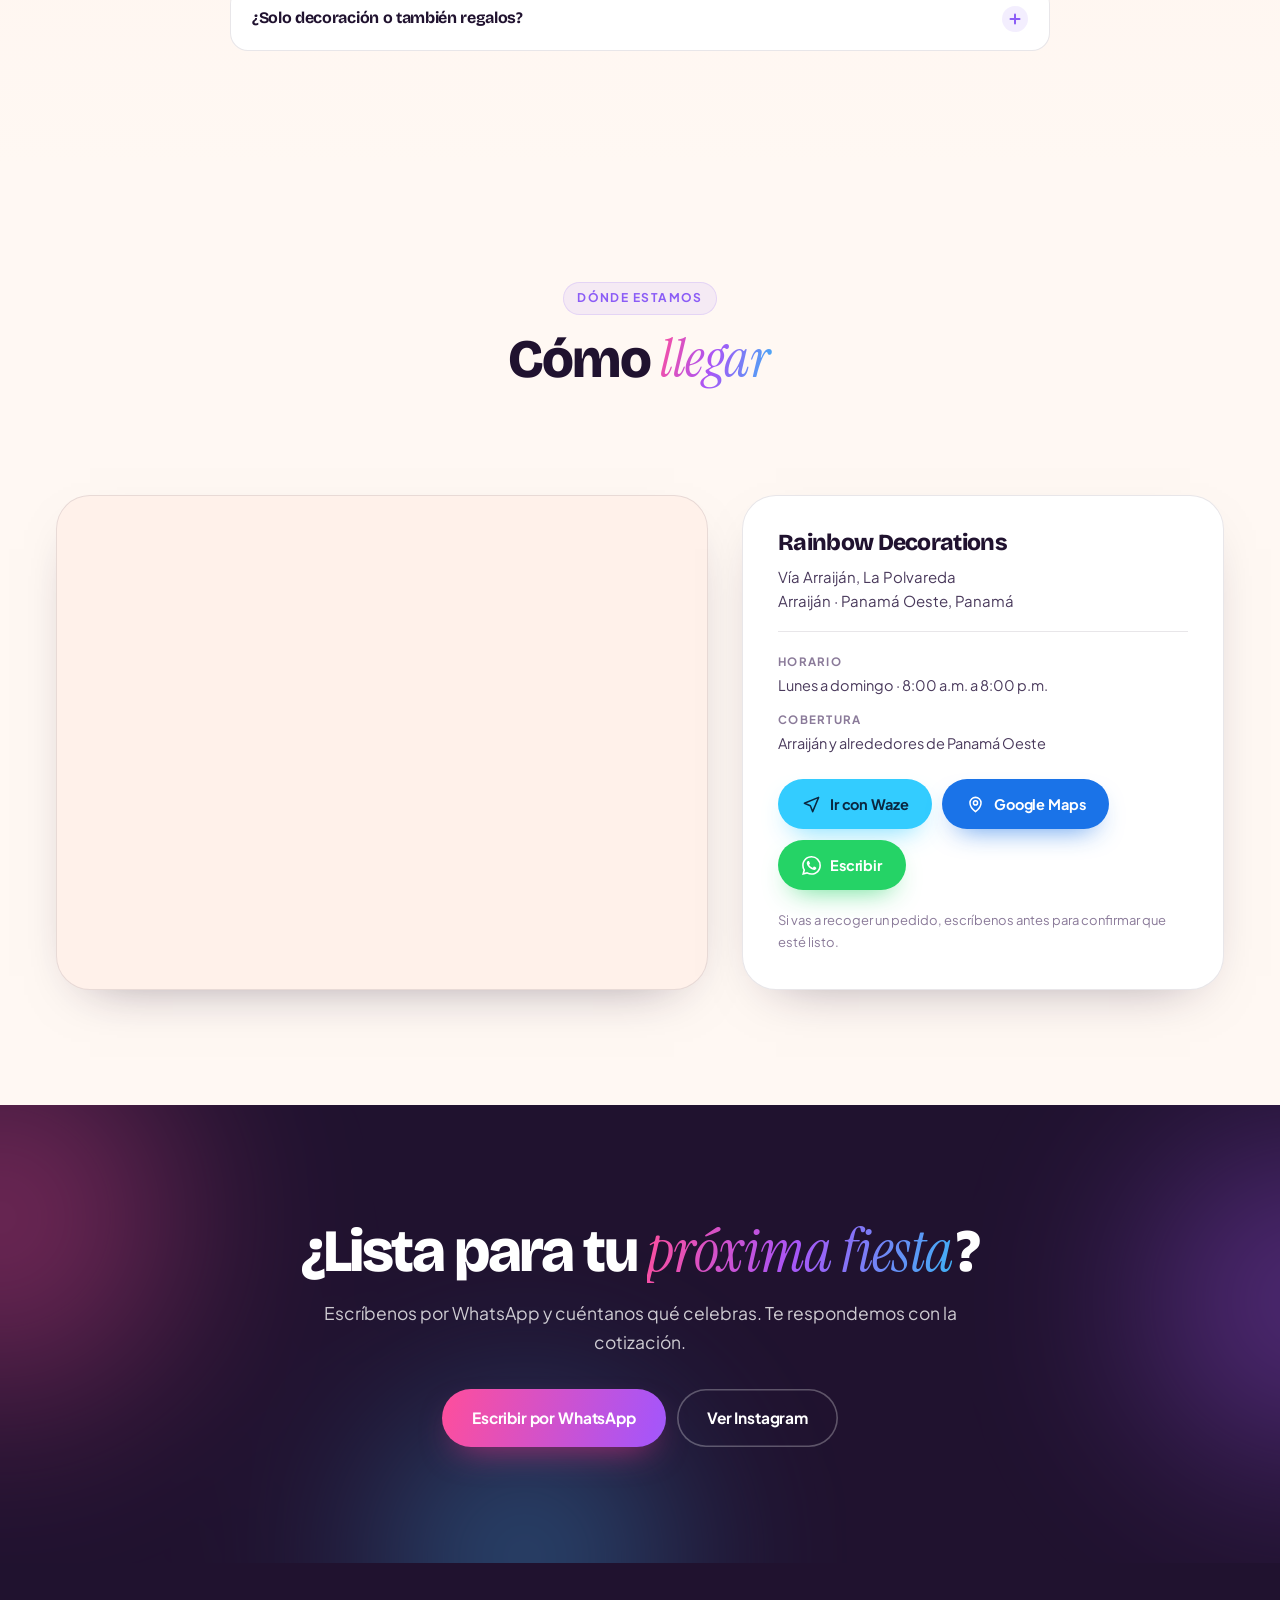
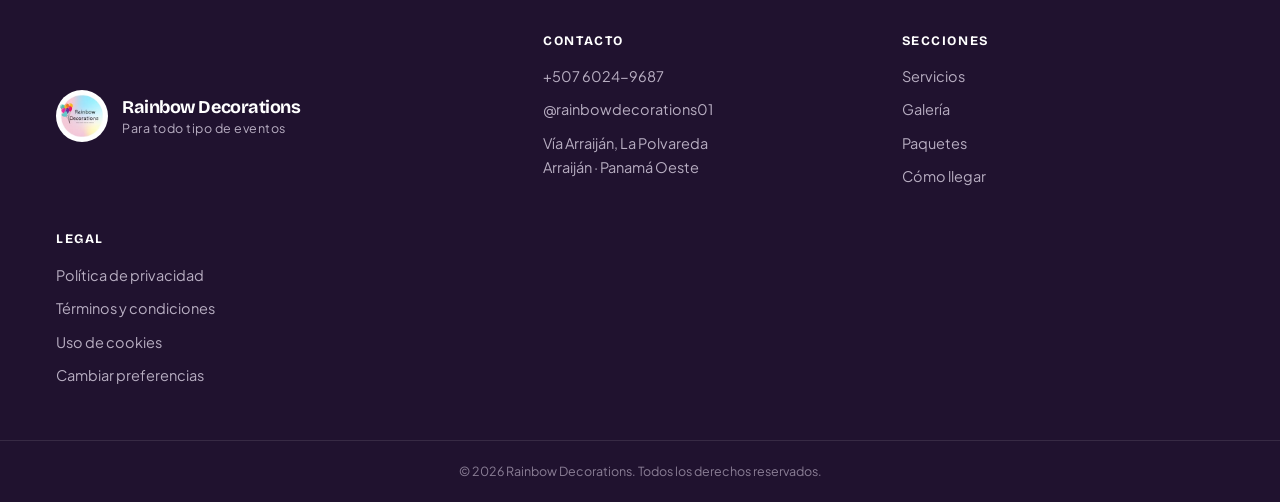
==== commit 754b60a0: "Subo la franja de sillas y mesas justo debajo del hero Antes estaba después de los paquetes. Ahora e" ====
--- a/index.html
+++ b/index.html
@@ -20,7 +20,7 @@
 <link rel="preconnect" href="https://fonts.googleapis.com">
 <link rel="preconnect" href="https://fonts.gstatic.com" crossorigin>
 <link href="https://fonts.googleapis.com/css2?family=Bricolage+Grotesque:opsz,wght@12..96,400;12..96,600;12..96,700;12..96,800&family=Instrument+Serif:ital@0;1&family=Plus+Jakarta+Sans:wght@400;500;600;700;800&display=swap" rel="stylesheet">
-<link rel="stylesheet" href="assets/css/style.css?v=3">
+<link rel="stylesheet" href="assets/css/style.css?v=4">
 <script>document.documentElement.classList.add('js');</script>
 
 <script type="application/ld+json">
@@ -147,6 +147,35 @@
   <a class="hero__scroll" href="#confianza" aria-label="Bajar"><span></span></a>
 </section>
 
+<!-- ============ PUENTE: SILLAS Y MESAS ============ -->
+<section class="bridge" id="sillas-mesas">
+  <div class="wrap">
+    <div class="bridge__in reveal" data-reveal>
+      <div class="bridge__copy">
+        <span class="bridge__tag">También alquilamos</span>
+        <h2>¿Te faltan <em class="grad">sillas y mesas</em>?</h2>
+        <p>
+          Aparte de la decoración alquilamos sillas plásticas y mesas para tus invitados.
+          Se retiran en nuestro local en Arraiján y se atienden por un WhatsApp aparte.
+        </p>
+        <div class="bridge__from">
+          <small>desde</small><b>$0.50</b><small>por silla</small>
+        </div>
+        <div class="bridge__btns">
+          <a class="btn btn--grad btn--lg" href="alquiler.html">
+            Ver sillas y mesas
+            <svg viewBox="0 0 24 24" width="18" height="18" aria-hidden="true"><path fill="none" stroke="currentColor" stroke-width="2.2" stroke-linecap="round" stroke-linejoin="round" d="M5 12h14m-6-7 7 7-7 7"/></svg>
+          </a>
+          <a class="btn btn--wa-solid btn--lg" href="#" data-wa-tel="alquiler" data-wa="Hola! 👋 Quiero alquilar sillas y mesas.">Pedir por WhatsApp</a>
+        </div>
+      </div>
+      <div class="bridge__pic">
+        <img src="assets/alquiler/silla.jpg" alt="Sillas plásticas blancas apiladas listas para alquilar" loading="lazy" width="1200" height="900">
+      </div>
+    </div>
+  </div>
+</section>
+
 <!-- ============ FRANJA DE CONFIANZA ============ -->
 <section class="trust" id="confianza">
   <div class="wrap trust__grid">
@@ -357,35 +386,6 @@
   </div>
 </section>
 
-<!-- ============ PUENTE: SILLAS Y MESAS ============ -->
-<section class="bridge" id="sillas-mesas">
-  <div class="wrap">
-    <div class="bridge__in reveal" data-reveal>
-      <div class="bridge__copy">
-        <span class="bridge__tag">También alquilamos</span>
-        <h2>¿Te faltan <em class="grad">sillas y mesas</em>?</h2>
-        <p>
-          Aparte de la decoración alquilamos sillas plásticas y mesas para tus invitados.
-          Se retiran en nuestro local en Arraiján y se atienden por un WhatsApp aparte.
-        </p>
-        <div class="bridge__from">
-          <small>desde</small><b>$0.50</b><small>por silla</small>
-        </div>
-        <div class="bridge__btns">
-          <a class="btn btn--grad btn--lg" href="alquiler.html">
-            Ver sillas y mesas
-            <svg viewBox="0 0 24 24" width="18" height="18" aria-hidden="true"><path fill="none" stroke="currentColor" stroke-width="2.2" stroke-linecap="round" stroke-linejoin="round" d="M5 12h14m-6-7 7 7-7 7"/></svg>
-          </a>
-          <a class="btn btn--wa-solid btn--lg" href="#" data-wa-tel="alquiler" data-wa="Hola! 👋 Quiero alquilar sillas y mesas.">Pedir por WhatsApp</a>
-        </div>
-      </div>
-      <div class="bridge__pic">
-        <img src="assets/alquiler/silla.jpg" alt="Sillas plásticas blancas apiladas listas para alquilar" loading="lazy" width="1200" height="900">
-      </div>
-    </div>
-  </div>
-</section>
-
 <!-- ============ PROCESO ============ -->
 <section class="section section--dark" id="proceso">
   <div class="wrap">
@@ -647,7 +647,7 @@
 <div class="toast" id="toast" role="status" aria-live="polite"></div>
 <canvas class="confetti" id="confetti" aria-hidden="true"></canvas>
 
-<script src="assets/js/app.js?v=3"></script>
-<script src="assets/js/admin.js?v=3"></script>
+<script src="assets/js/app.js?v=4"></script>
+<script src="assets/js/admin.js?v=4"></script>
 </body>
 </html>
--- a/assets/css/style.css
+++ b/assets/css/style.css
@@ -1064,7 +1064,8 @@
 .legal__box p{margin:0;font-size:14.5px}
 
 /* ============ PUENTE HACIA ALQUILER (en la portada) ============ */
-.bridge{padding:0 0 clamp(30px,5vw,60px)}
+/* Va justo debajo del hero, así que lleva aire arriba y abajo. */
+.bridge{padding:clamp(34px,5vw,64px) 0}
 .bridge__in{
   position:relative;overflow:hidden;
   display:grid;grid-template-columns:1.05fr .95fr;align-items:center;gap:clamp(24px,4vw,50px);
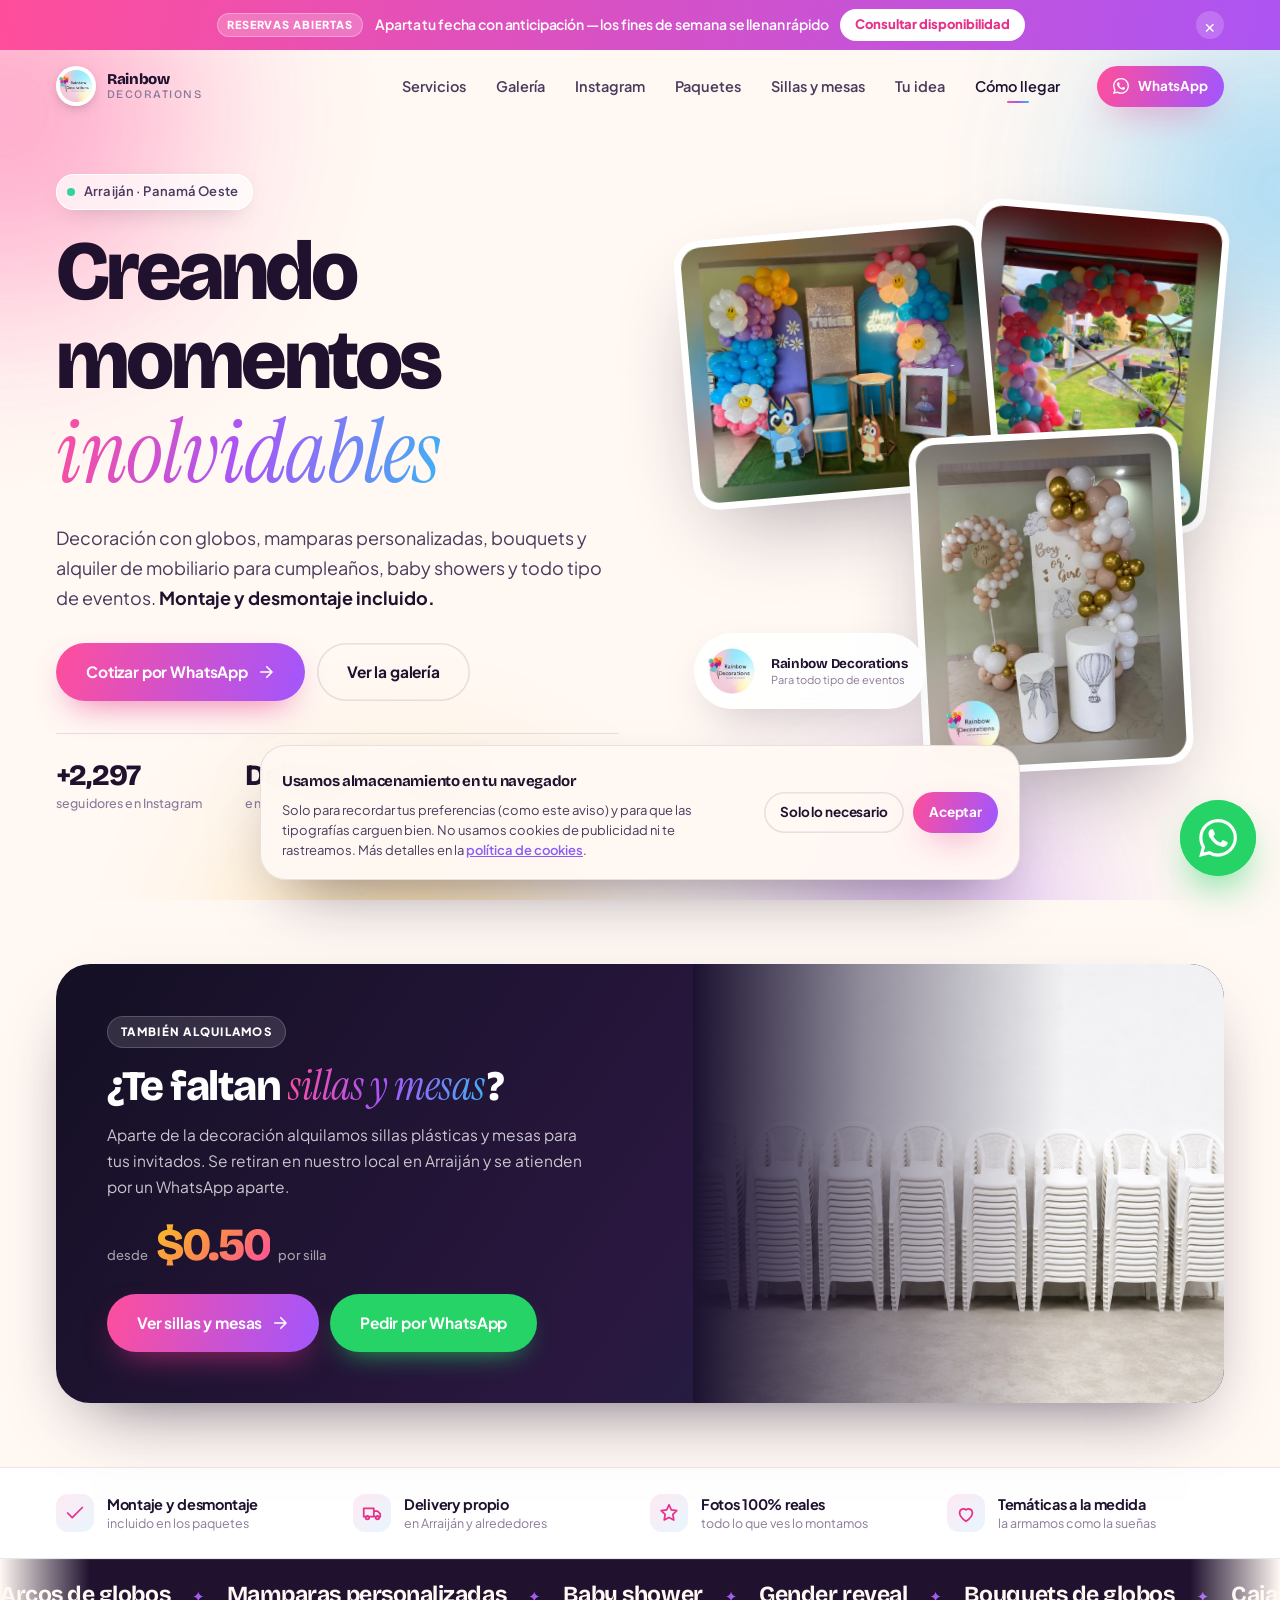
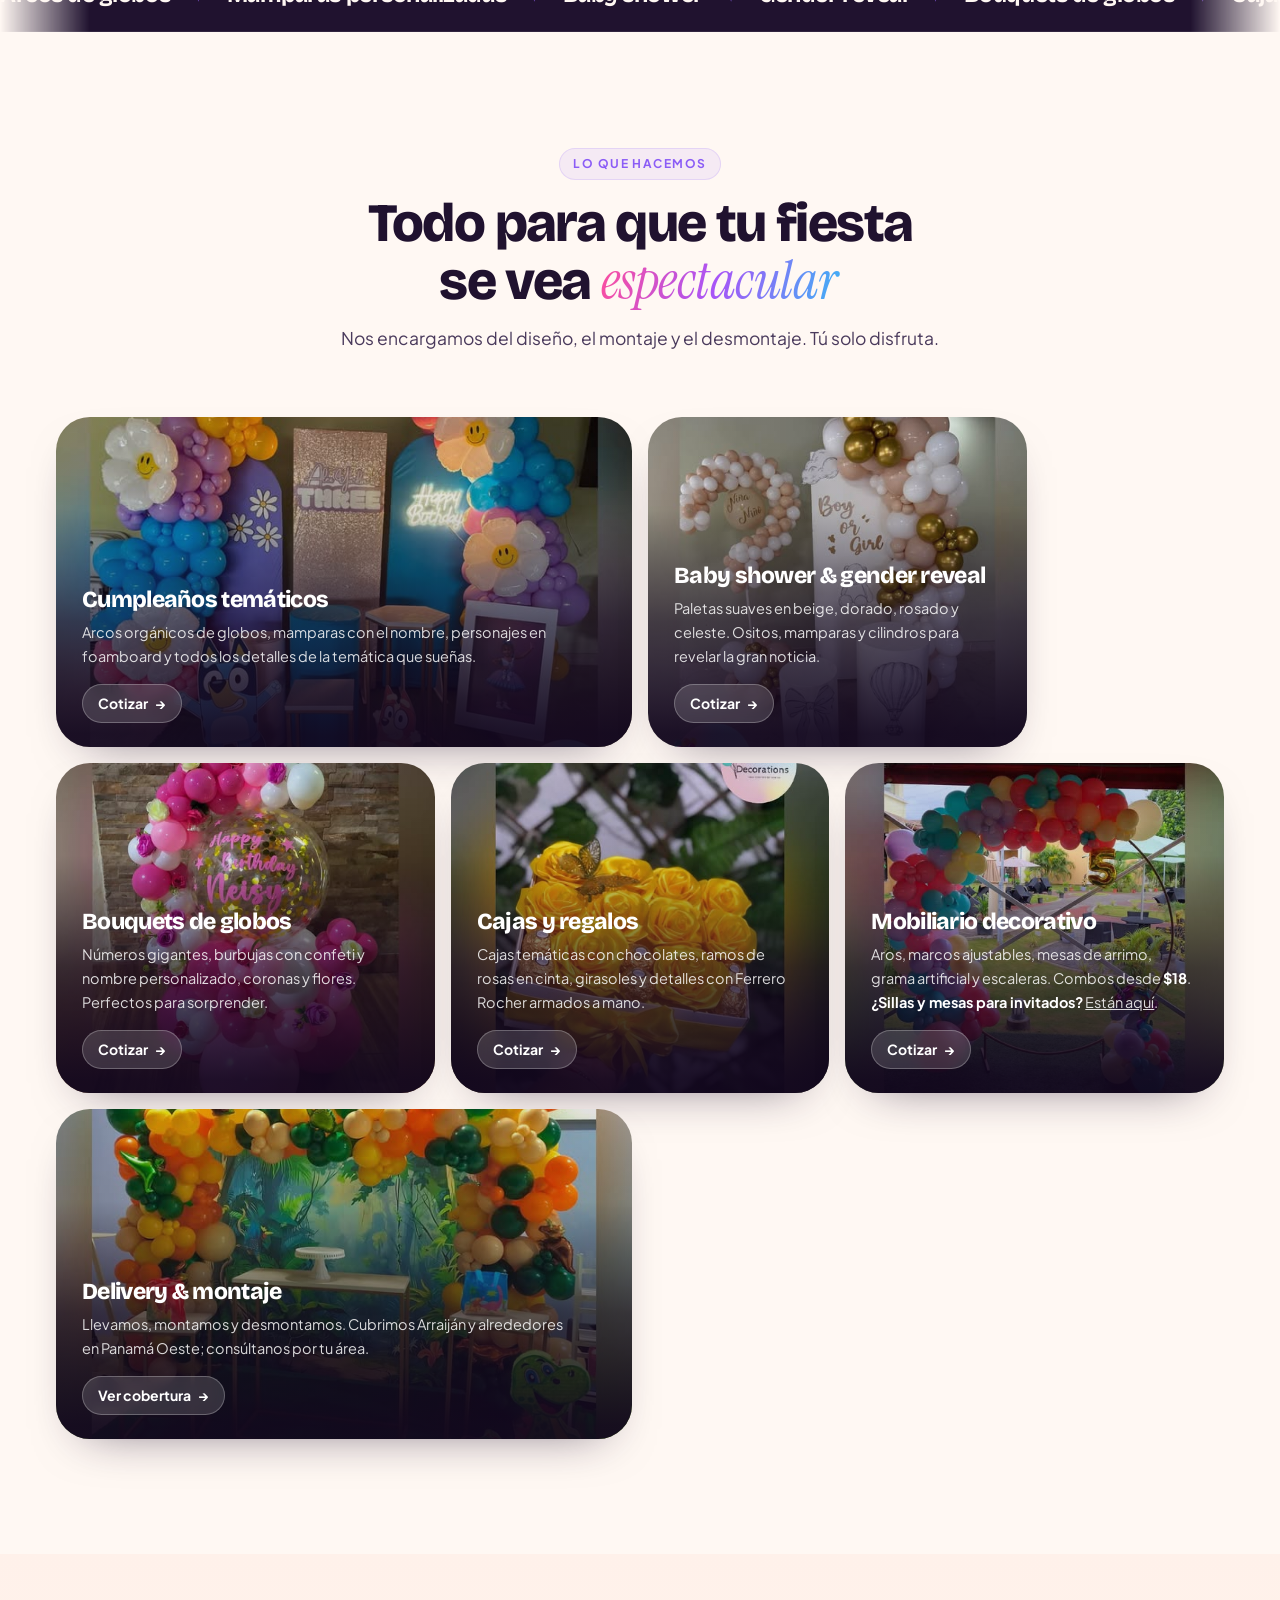
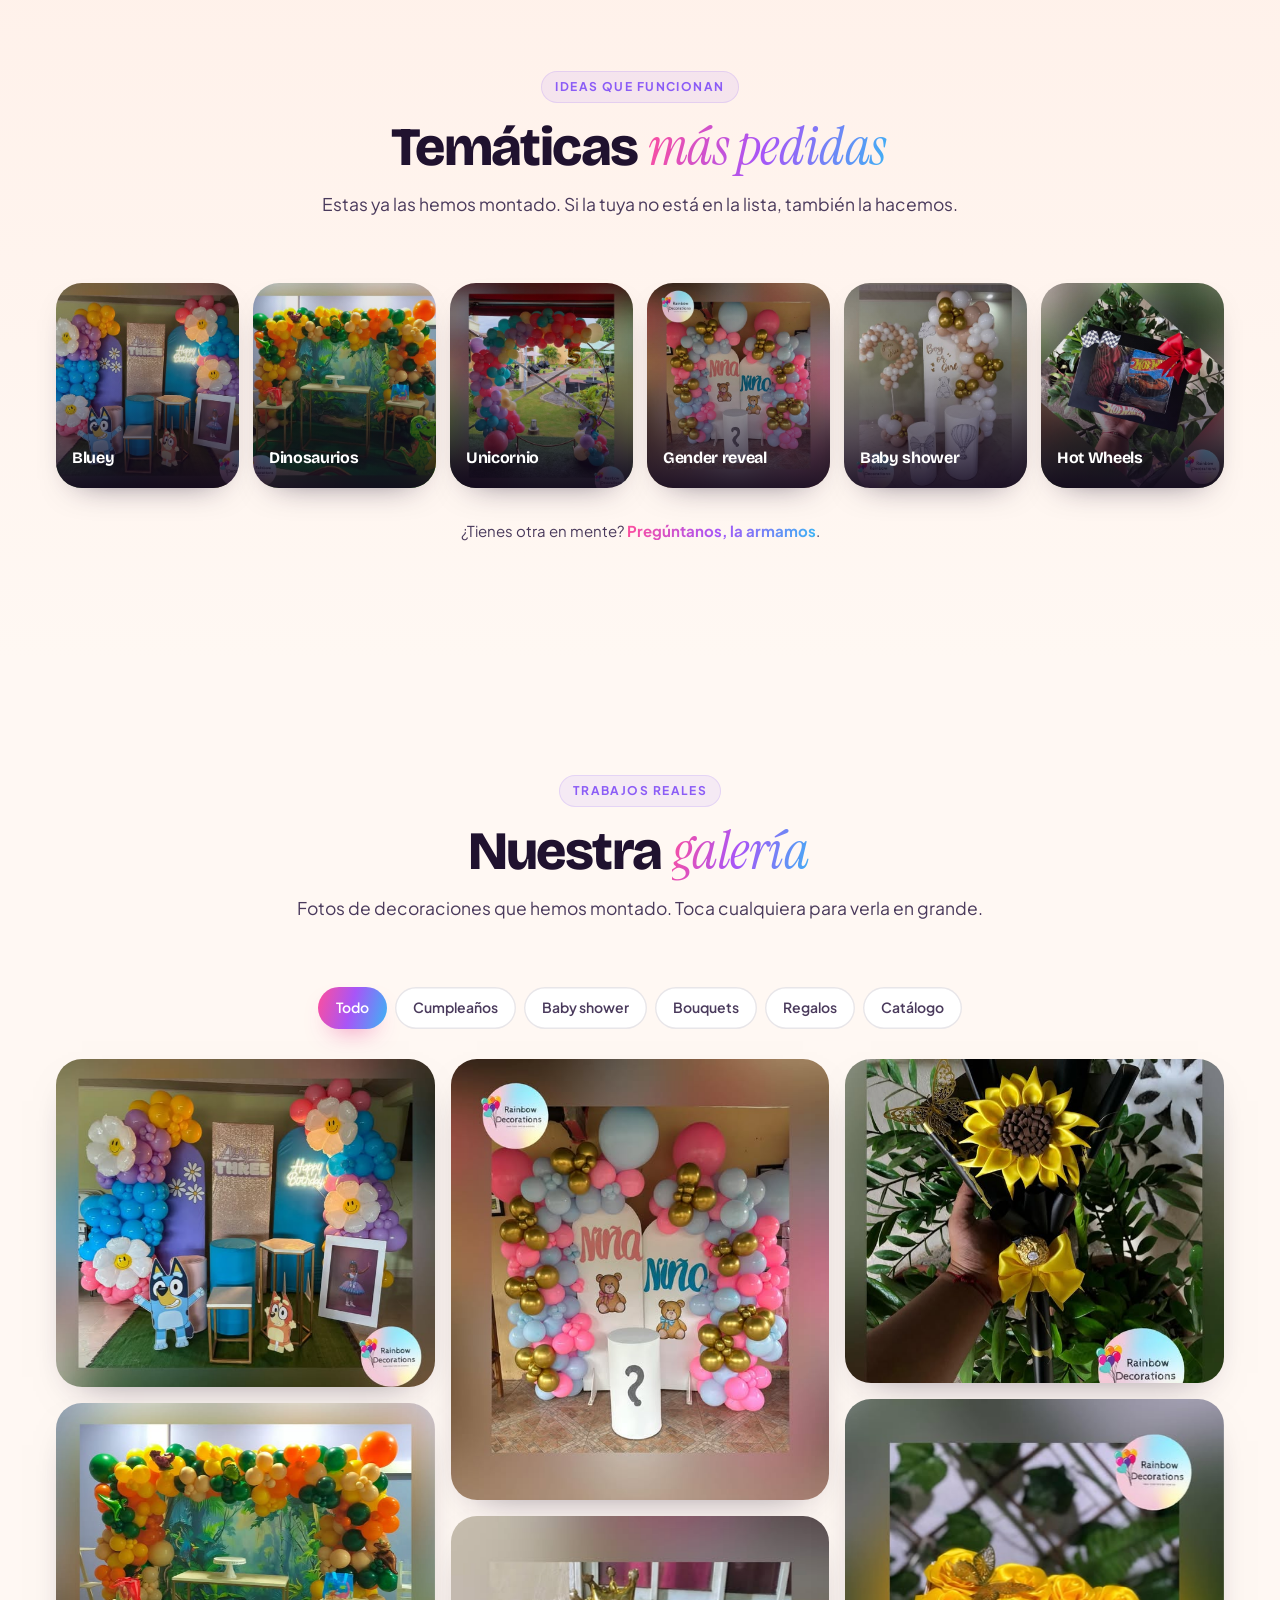
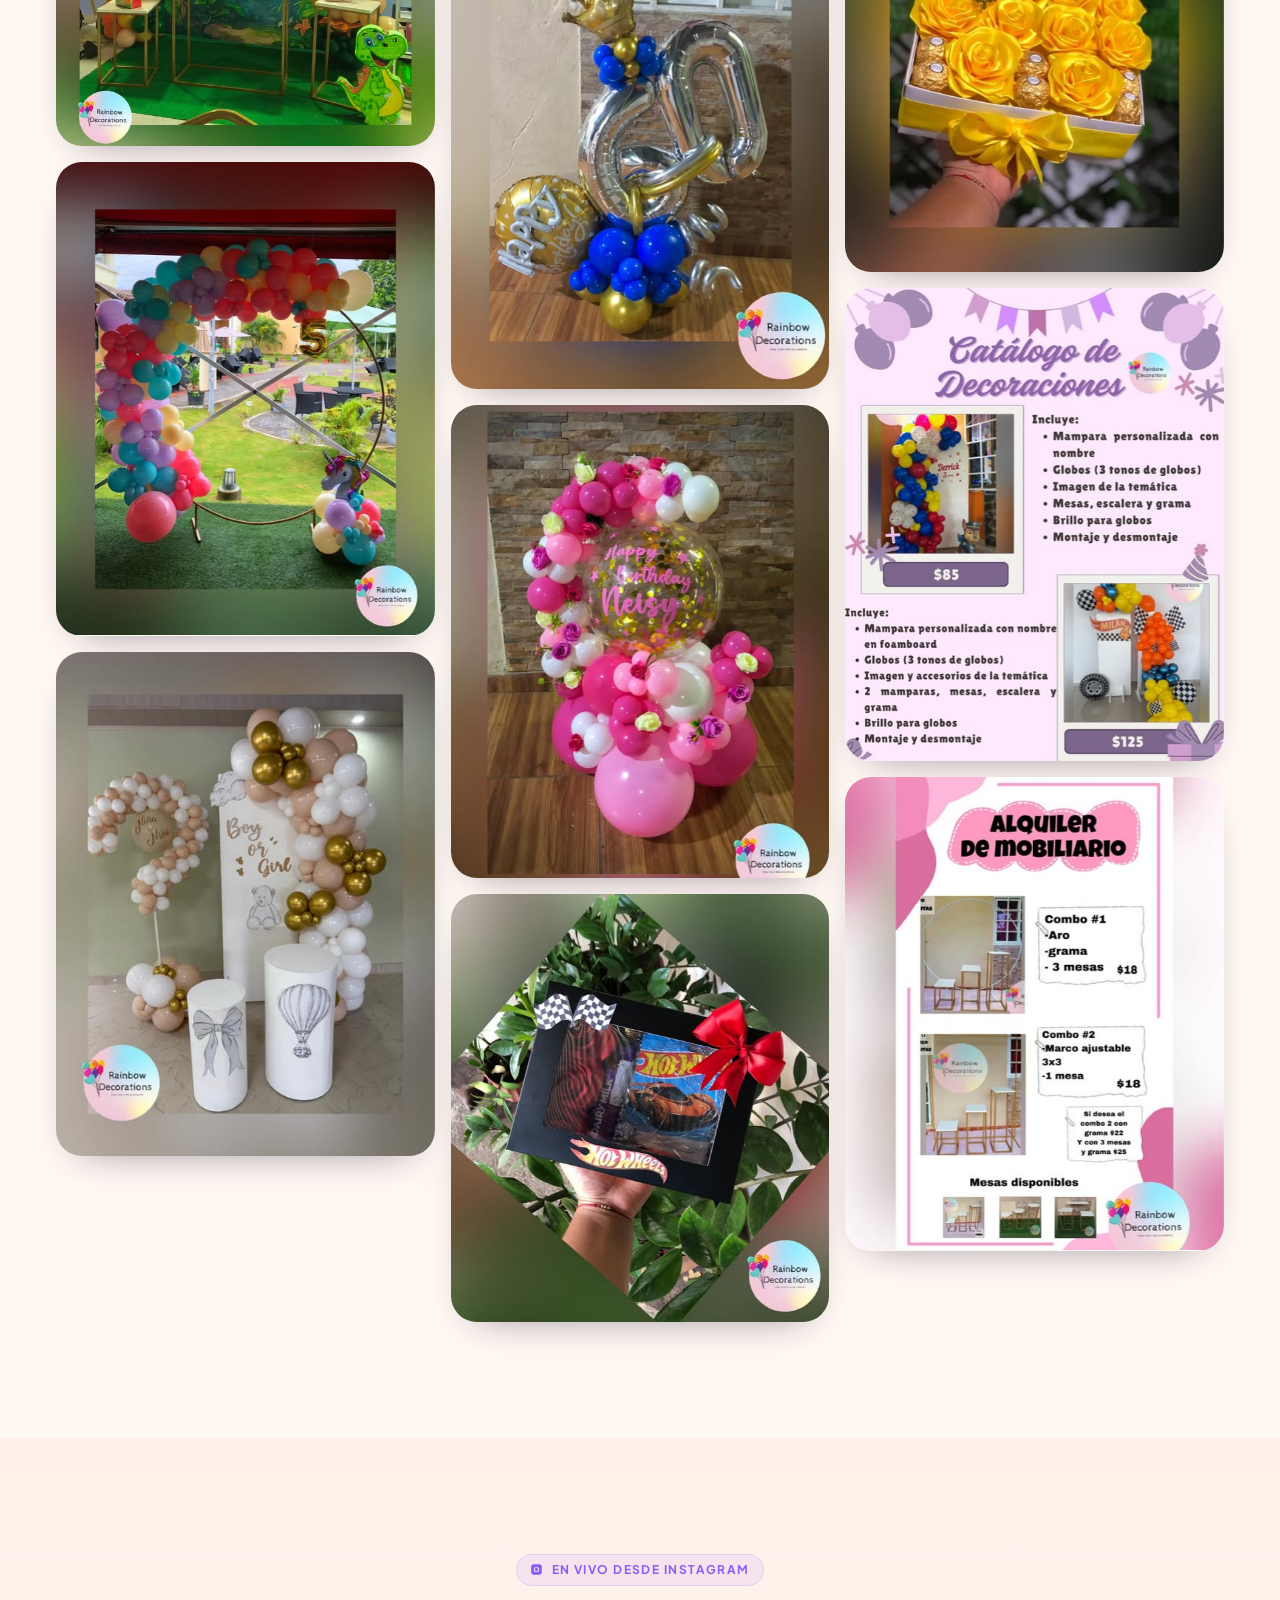
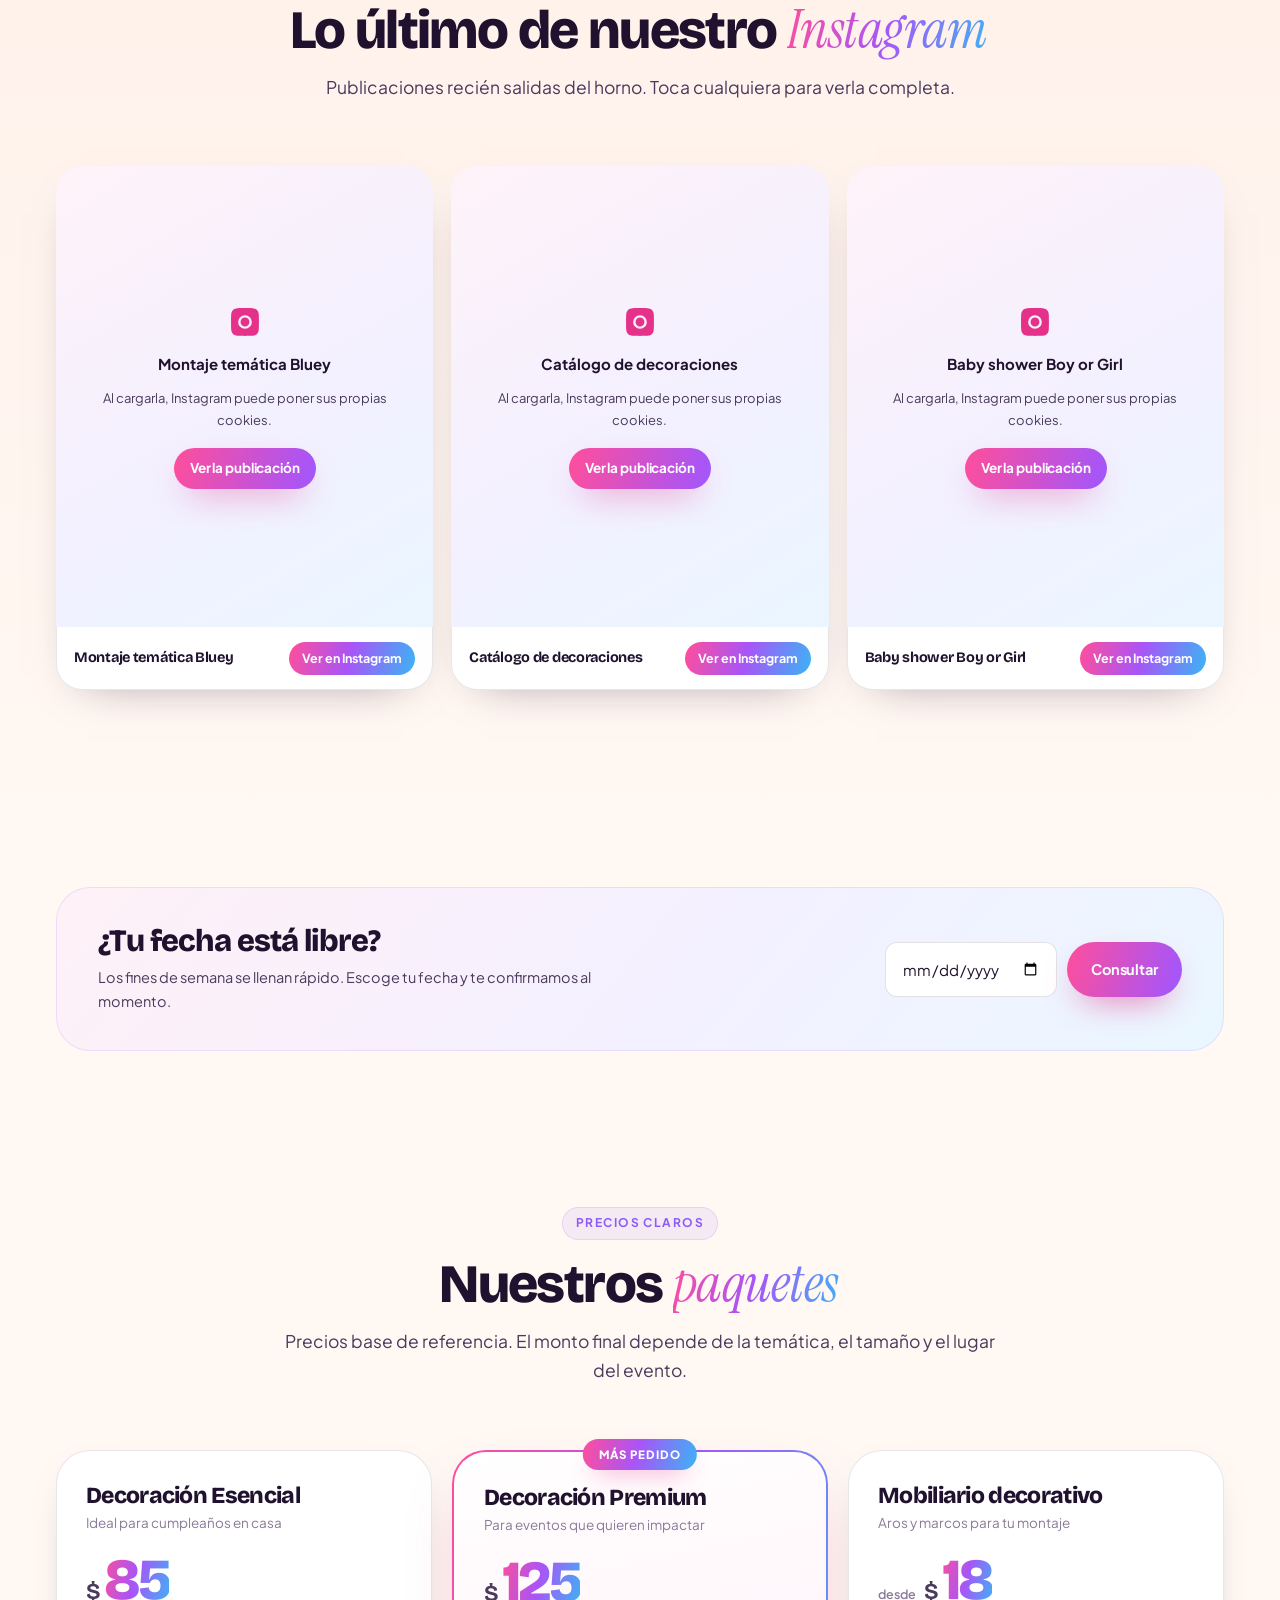
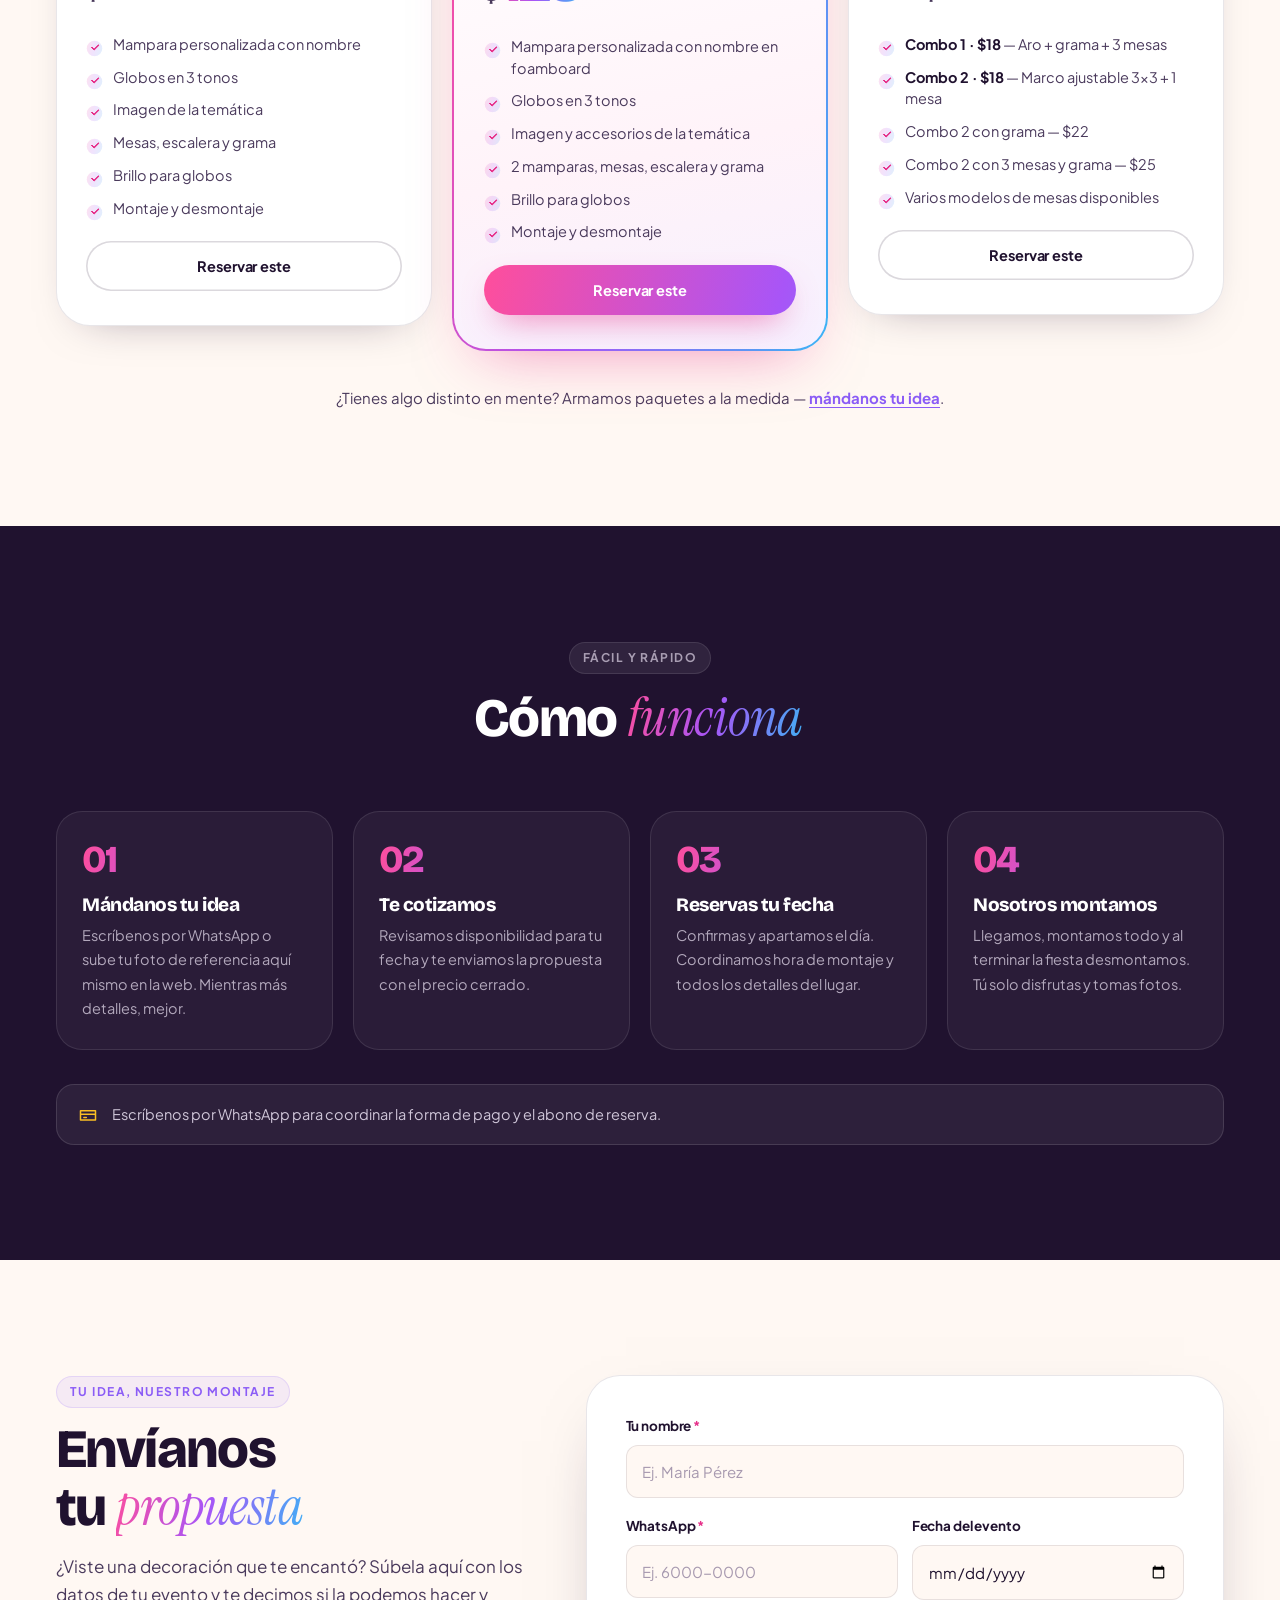
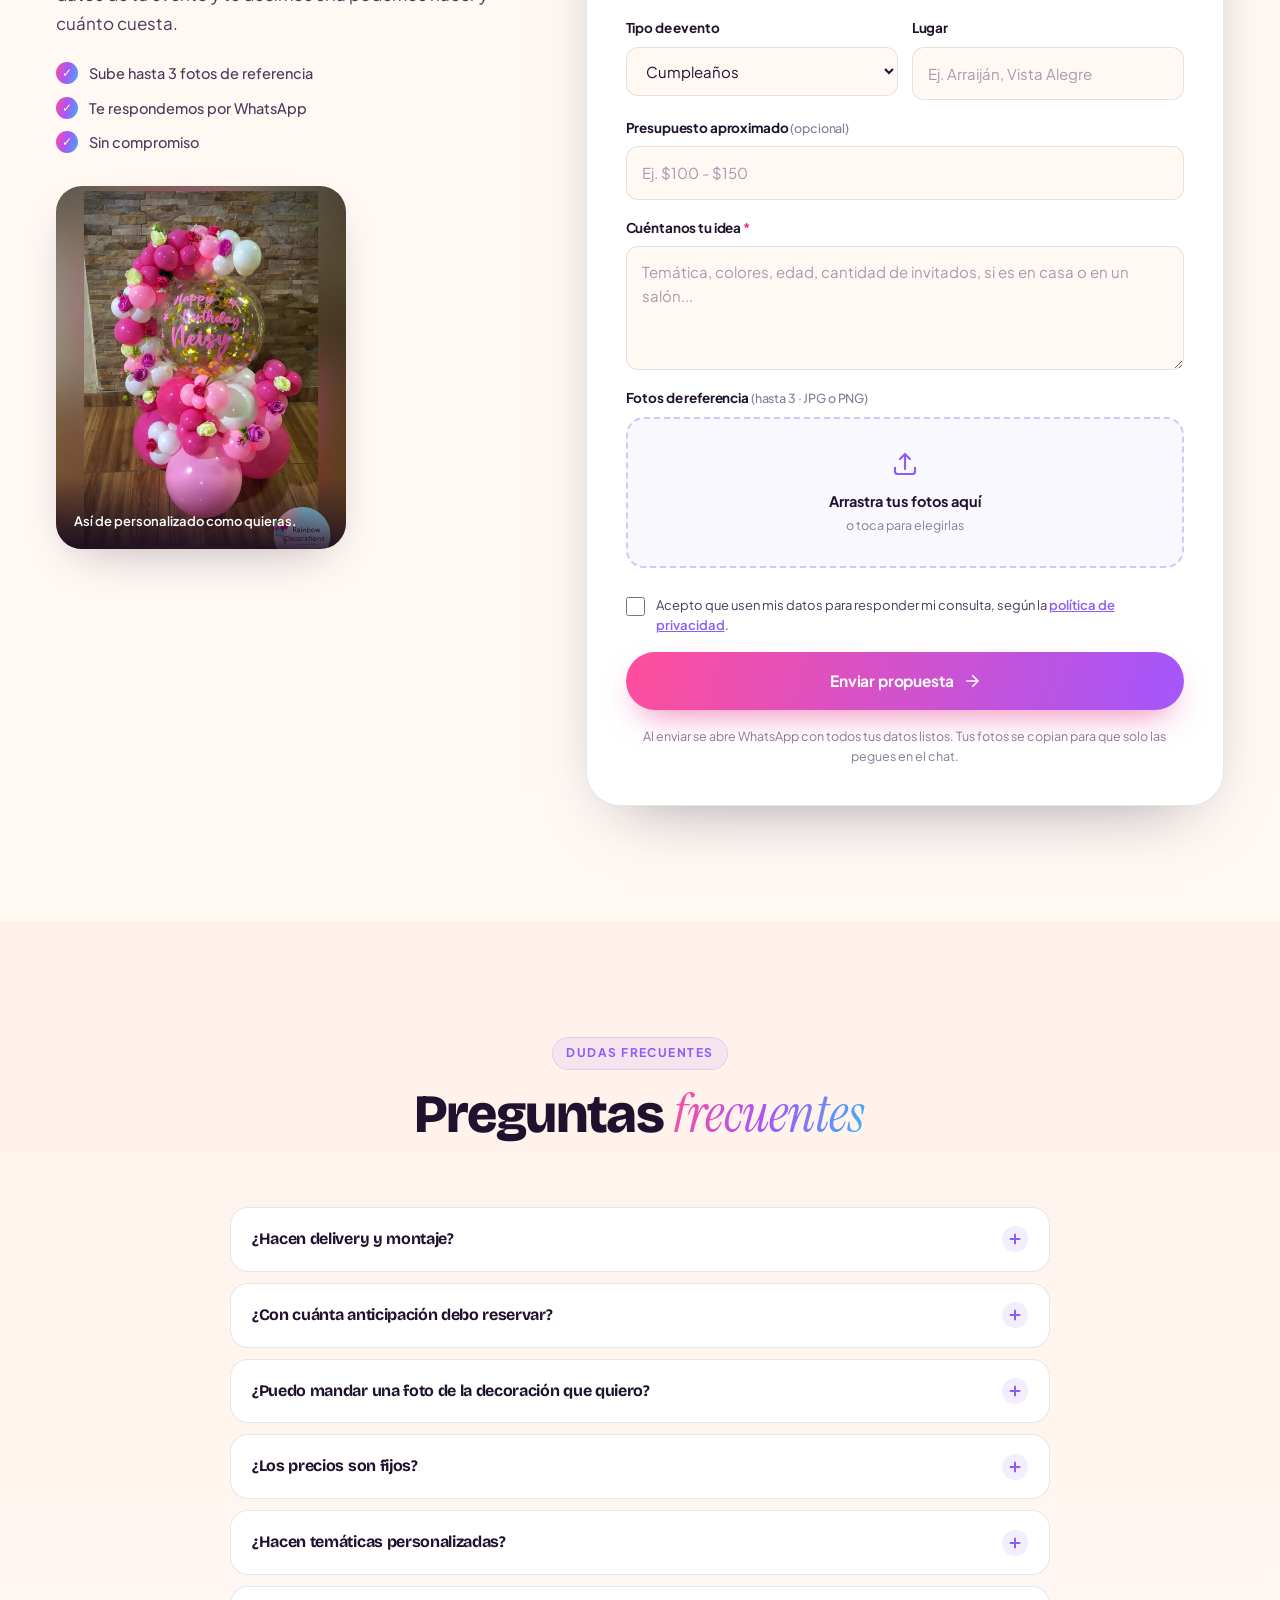
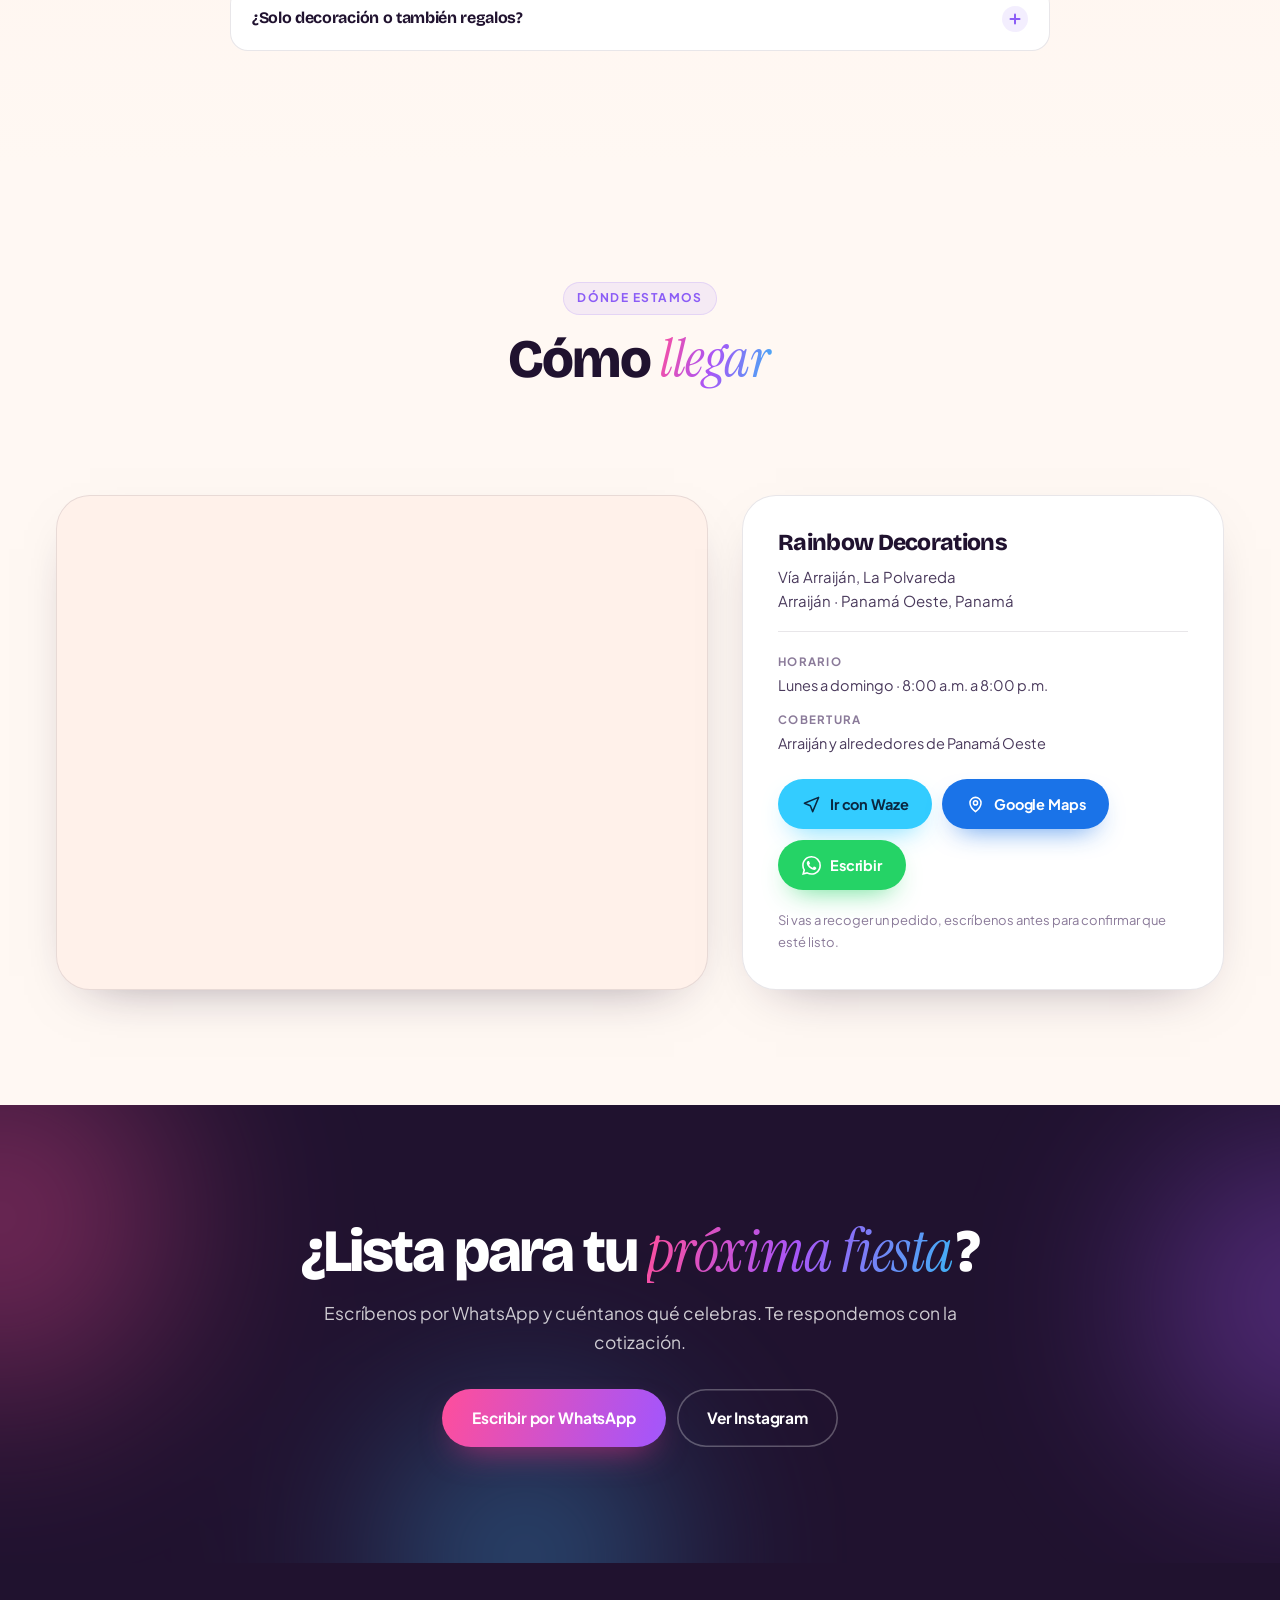
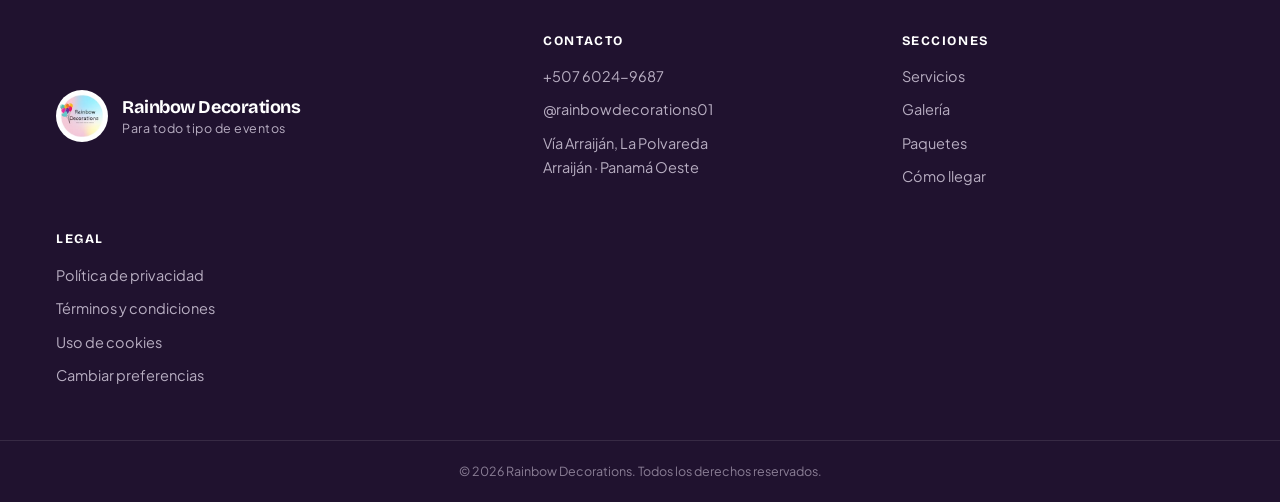
==== commit c6b91a4f: "Mejoras de fondo: vista previa al compartir, cotizador y consentimiento - Arreglo importante: las et" ====
--- a/index.html
+++ b/index.html
@@ -9,18 +9,22 @@
 <link rel="icon" href="assets/img/favicon.svg" type="image/svg+xml">
 <link rel="apple-touch-icon" href="assets/gallery/logo.jpg">
 <link rel="canonical" href="https://lulago3003.github.io/rainbow-decorations/">
-
 <meta property="og:type" content="website">
+<meta property="og:site_name" content="Rainbow Decorations">
+<meta property="og:url" content="https://lulago3003.github.io/rainbow-decorations/">
 <meta property="og:title" content="Rainbow Decorations — Creando momentos inolvidables">
 <meta property="og:description" content="Decoración de fiestas, globos y bouquets en Arraiján, Panamá Oeste. Pide tu cotización por WhatsApp.">
-<meta property="og:image" content="assets/gallery/g03.jpg">
+<meta property="og:image" content="https://lulago3003.github.io/rainbow-decorations/assets/gallery/g03.jpg">
+<meta property="og:image:width" content="1200">
+<meta property="og:image:height" content="630">
 <meta property="og:locale" content="es_PA">
 <meta name="twitter:card" content="summary_large_image">
+
 
 <link rel="preconnect" href="https://fonts.googleapis.com">
 <link rel="preconnect" href="https://fonts.gstatic.com" crossorigin>
 <link href="https://fonts.googleapis.com/css2?family=Bricolage+Grotesque:opsz,wght@12..96,400;12..96,600;12..96,700;12..96,800&family=Instrument+Serif:ital@0;1&family=Plus+Jakarta+Sans:wght@400;500;600;700;800&display=swap" rel="stylesheet">
-<link rel="stylesheet" href="assets/css/style.css?v=4">
+<link rel="stylesheet" href="assets/css/style.css?v=5">
 <script>document.documentElement.classList.add('js');</script>
 
 <script type="application/ld+json">
@@ -48,6 +52,7 @@
 </script>
 </head>
 <body>
+<a class="skip" href="#top">Saltar al contenido</a>
 
 <!-- ============ PRELOADER ============ -->
 <div class="preloader" id="preloader" aria-hidden="true">
@@ -625,6 +630,7 @@
 <!-- ============ LIGHTBOX ============ -->
 <div class="lb" id="lightbox" role="dialog" aria-modal="true" aria-label="Imagen ampliada" hidden>
   <button class="lb__x" id="lbClose" aria-label="Cerrar">&times;</button>
+  <span class="lb__count" id="lbCount" aria-live="polite"></span>
   <button class="lb__nav lb__nav--prev" id="lbPrev" aria-label="Anterior">&#8249;</button>
   <figure class="lb__fig"><img id="lbImg" alt=""><figcaption id="lbCap"></figcaption></figure>
   <button class="lb__nav lb__nav--next" id="lbNext" aria-label="Siguiente">&#8250;</button>
@@ -647,7 +653,9 @@
 <div class="toast" id="toast" role="status" aria-live="polite"></div>
 <canvas class="confetti" id="confetti" aria-hidden="true"></canvas>
 
-<script src="assets/js/app.js?v=4"></script>
-<script src="assets/js/admin.js?v=4"></script>
+<button class="totop" id="toTop" aria-label="Volver arriba" hidden><svg viewBox="0 0 24 24" width="20" height="20" aria-hidden="true"><path fill="none" stroke="currentColor" stroke-width="2.2" stroke-linecap="round" stroke-linejoin="round" d="M12 19V5m-7 7 7-7 7 7"/></svg></button>
+
+<script src="assets/js/app.js?v=5"></script>
+<script src="assets/js/admin.js?v=5"></script>
 </body>
 </html>
--- a/assets/css/style.css
+++ b/assets/css/style.css
@@ -848,7 +848,10 @@
 }
 .igcard__fallback svg{color:var(--magenta)}
 .igcard__fallback b{font-size:15px;color:var(--ink)}
-.igcard__fallback span{font-size:13px}
+.igcard__fallback span{font-size:13px;max-width:30ch}
+.igcard__fallback .btn{margin-top:4px}
+/* el iframe se inyecta al pedirlo y tapa el aviso */
+.igcard__frame iframe{z-index:1}
 .igcard__foot{display:flex;align-items:center;justify-content:space-between;gap:12px;padding:15px 18px}
 .igcard__foot b{font-size:14.5px;letter-spacing:-.02em;font-family:"Bricolage Grotesque",sans-serif}
 .igcard__foot a{
@@ -1207,3 +1210,100 @@
 .rcall__tel svg{flex-shrink:0;color:#25D366}
 .rcall__note{margin-top:20px;font-size:13.5px;color:rgba(255,255,255,.75)}
 @media (max-width:520px){.rcall__tel{padding:15px 22px;gap:10px}}
+
+/* ============ COTIZADOR ============ */
+.calc{
+  padding:clamp(24px,3.4vw,36px);border-radius:var(--r-xl);
+  background:var(--white);
+  box-shadow:inset 0 0 0 1px var(--line),0 24px 64px -38px rgba(32,18,47,.5);
+}
+.calc__guests{padding-bottom:22px;margin-bottom:6px;border-bottom:1px solid var(--line)}
+.calc__guests label{display:block;font-size:13.5px;font-weight:700;margin-bottom:9px}
+.calc__guestsRow{display:flex;gap:10px;flex-wrap:wrap}
+.calc__guestsRow input{
+  flex:1;min-width:130px;font:inherit;font-size:15px;padding:13px 15px;
+  border-radius:var(--r-sm);border:1.5px solid var(--line);background:var(--cream);color:var(--ink);
+  transition:border-color .25s,box-shadow .25s,background .25s;
+}
+.calc__guestsRow input:focus{outline:0;border-color:var(--purple);background:var(--white);box-shadow:0 0 0 4px rgba(139,92,246,.13)}
+
+.calc__row{
+  display:grid;grid-template-columns:1fr auto auto;align-items:center;gap:14px;
+  padding:15px 0;border-bottom:1px solid var(--line);
+  transition:opacity .3s;
+}
+.calc__row:not(.is-on){opacity:.62}
+.calc__info{display:flex;flex-direction:column;gap:2px;min-width:0}
+.calc__info b{font-size:15px;letter-spacing:-.02em}
+.calc__info span{font-size:12.5px;color:var(--ink-3)}
+.calc__stepper{display:flex;align-items:center;gap:4px}
+.calc__stepper button{
+  width:34px;height:34px;flex-shrink:0;border:0;border-radius:10px;cursor:pointer;
+  background:rgba(139,92,246,.1);color:var(--purple);
+  font-size:19px;line-height:1;font-weight:700;
+  transition:background .2s,transform .2s,color .2s;
+}
+.calc__stepper button:hover{background:var(--grad);color:#fff;transform:scale(1.06)}
+.calc__stepper input{
+  width:56px;text-align:center;font:inherit;font-weight:700;font-size:15px;
+  padding:8px 4px;border-radius:10px;border:1.5px solid var(--line);
+  background:var(--cream);color:var(--ink);-moz-appearance:textfield;
+}
+.calc__stepper input::-webkit-outer-spin-button,
+.calc__stepper input::-webkit-inner-spin-button{-webkit-appearance:none;margin:0}
+.calc__stepper input:focus{outline:0;border-color:var(--purple);background:var(--white)}
+.calc__sub{
+  min-width:76px;text-align:right;font-family:"Bricolage Grotesque",sans-serif;
+  font-size:16px;letter-spacing:-.02em;
+}
+.calc__row.is-on .calc__sub{
+  background:var(--grad);-webkit-background-clip:text;background-clip:text;color:transparent;
+}
+.calc__total{
+  display:flex;align-items:center;justify-content:space-between;gap:14px;
+  padding:20px 0 22px;
+}
+.calc__total span{font-size:14px;font-weight:600;color:var(--ink-2)}
+.calc__total b{
+  font-family:"Bricolage Grotesque",sans-serif;font-size:clamp(30px,4vw,40px);
+  font-weight:800;letter-spacing:-.04em;line-height:1;
+  background:var(--grad);-webkit-background-clip:text;background-clip:text;color:transparent;
+}
+.calc__hint{margin:14px 0 0;font-size:12.5px;color:var(--ink-3);text-align:center;line-height:1.55}
+@media (max-width:560px){
+  .calc__row{grid-template-columns:1fr auto;row-gap:10px}
+  .calc__info{grid-column:1/-1}
+  .calc__sub{text-align:right}
+}
+
+/* ============ VOLVER ARRIBA ============ */
+.totop{
+  position:fixed;left:20px;bottom:24px;z-index:99;
+  width:46px;height:46px;border:0;border-radius:50%;cursor:pointer;
+  display:grid;place-items:center;
+  background:rgba(255,255,255,.9);color:var(--ink);
+  backdrop-filter:blur(12px);-webkit-backdrop-filter:blur(12px);
+  box-shadow:inset 0 0 0 1px var(--line),0 12px 30px -14px rgba(32,18,47,.6);
+  opacity:0;visibility:hidden;transform:translateY(14px);
+  transition:opacity .35s var(--ease),transform .35s var(--ease),visibility .35s,background .25s;
+}
+.totop.is-on{opacity:1;visibility:visible;transform:none}
+.totop:hover{background:#fff;transform:translateY(-3px)}
+@media (max-width:520px){.totop{left:14px;bottom:18px;width:42px;height:42px}}
+
+/* ============ SALTAR AL CONTENIDO ============ */
+.skip{
+  position:absolute;left:12px;top:-60px;z-index:400;
+  padding:11px 18px;border-radius:0 0 12px 12px;
+  background:var(--ink);color:#fff;font-weight:700;font-size:14px;text-decoration:none;
+  transition:top .25s var(--ease);
+}
+.skip:focus{top:0}
+
+/* contador del lightbox */
+.lb__count{
+  position:absolute;top:20px;left:50%;translate:-50% 0;
+  padding:6px 14px;border-radius:99px;
+  background:rgba(255,255,255,.14);color:#fff;
+  font-size:13px;font-weight:700;letter-spacing:.04em;
+}
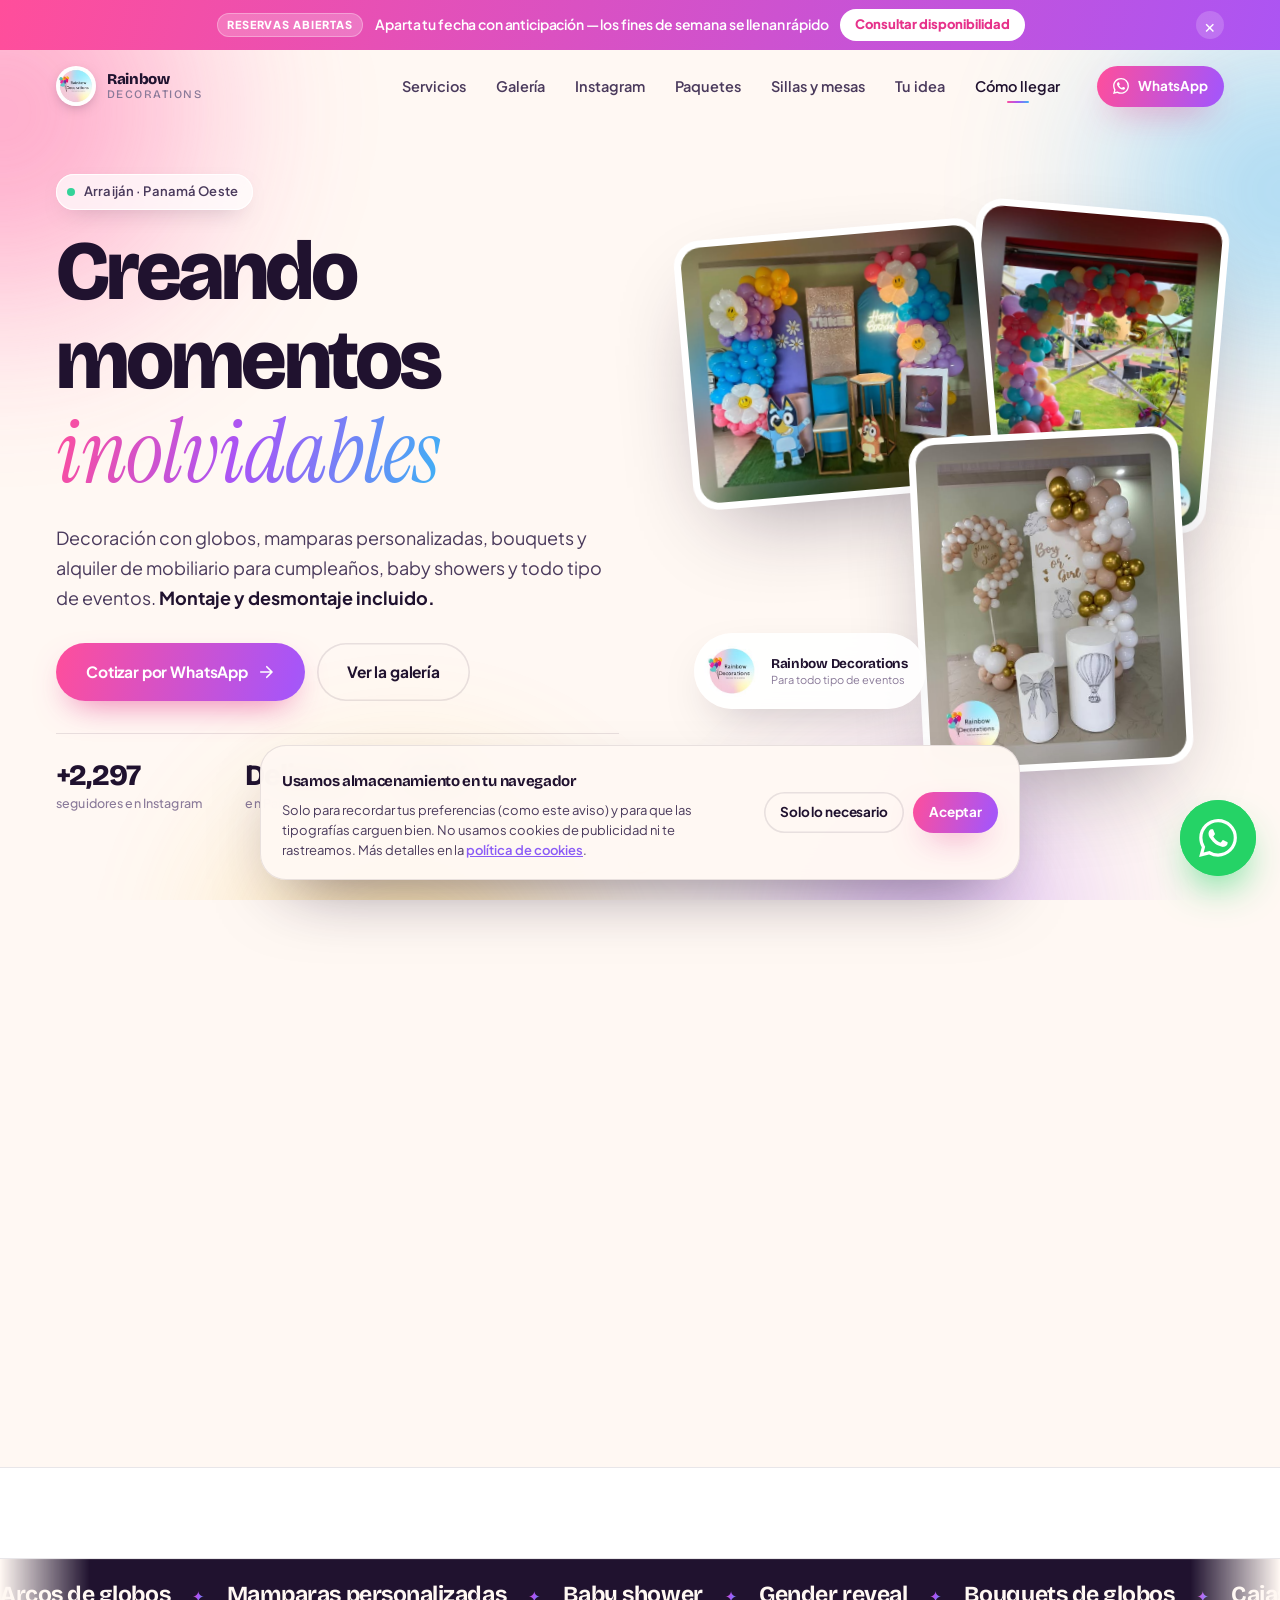
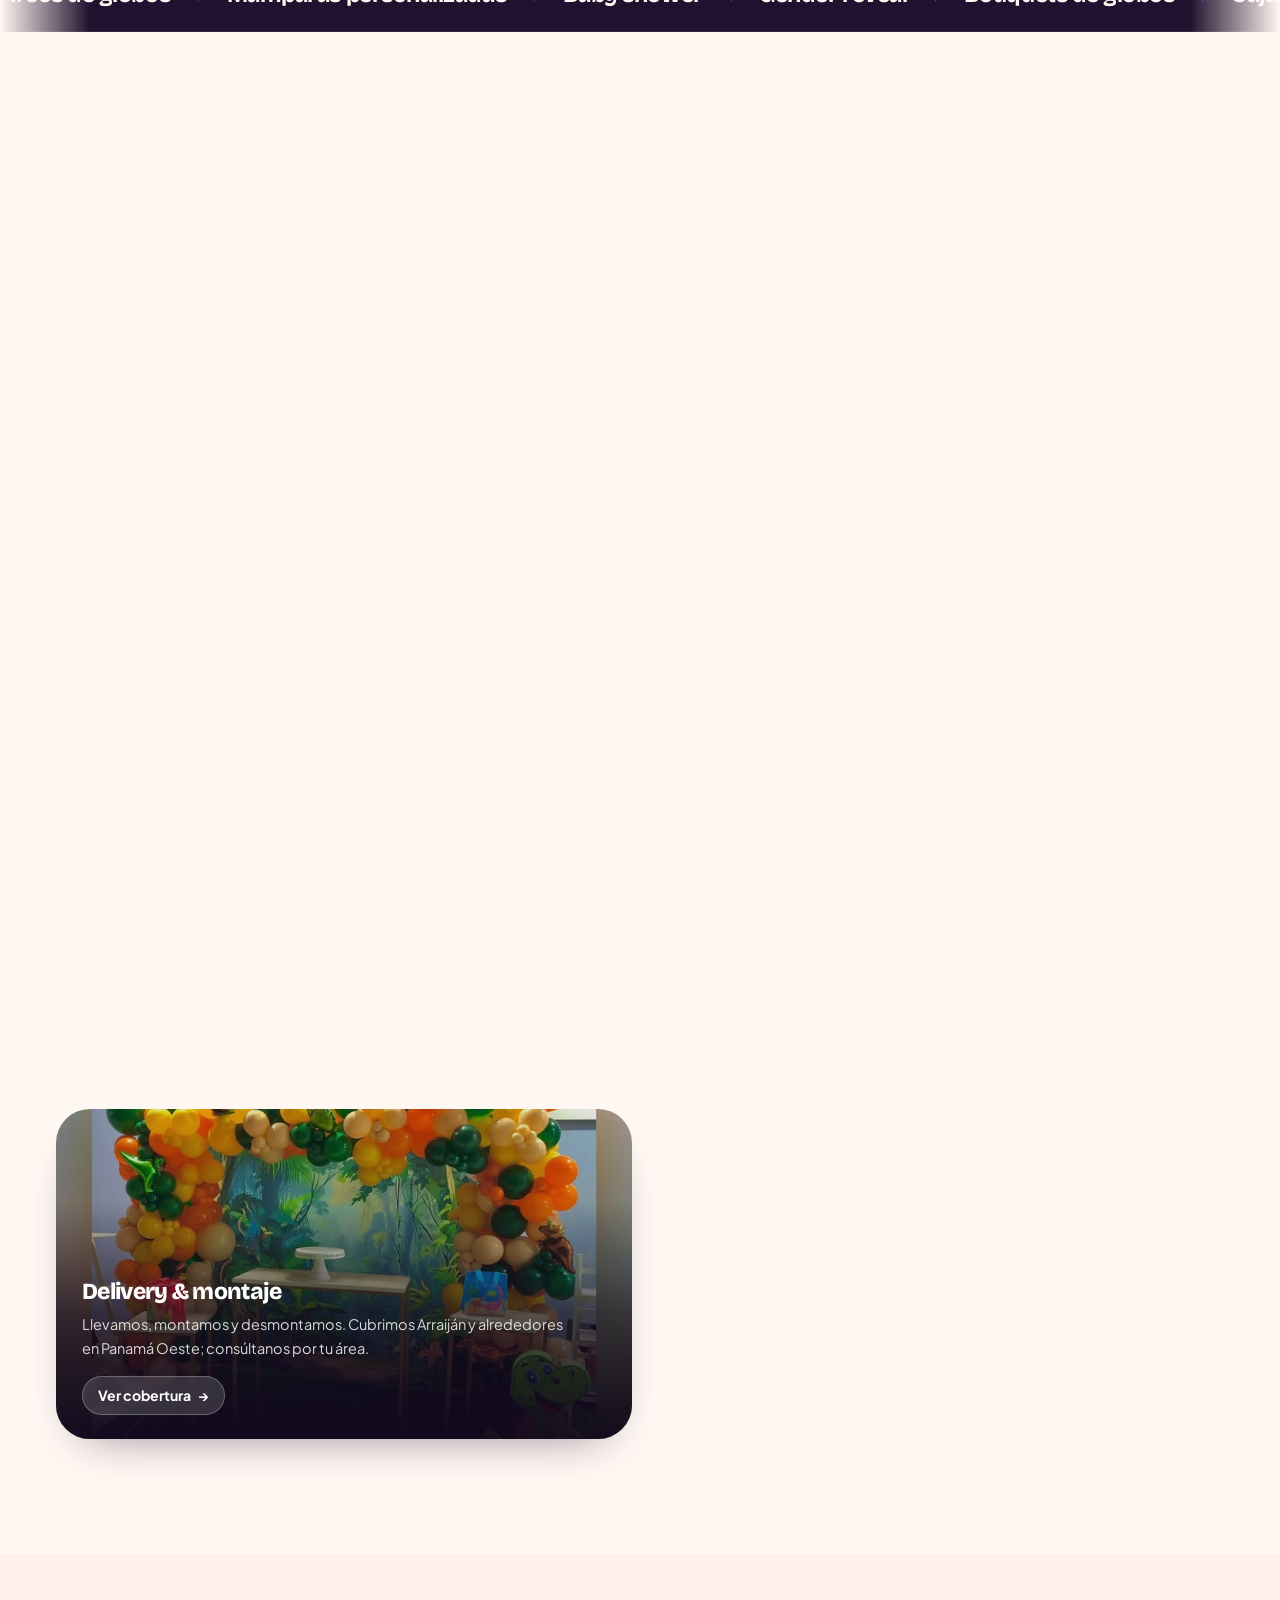
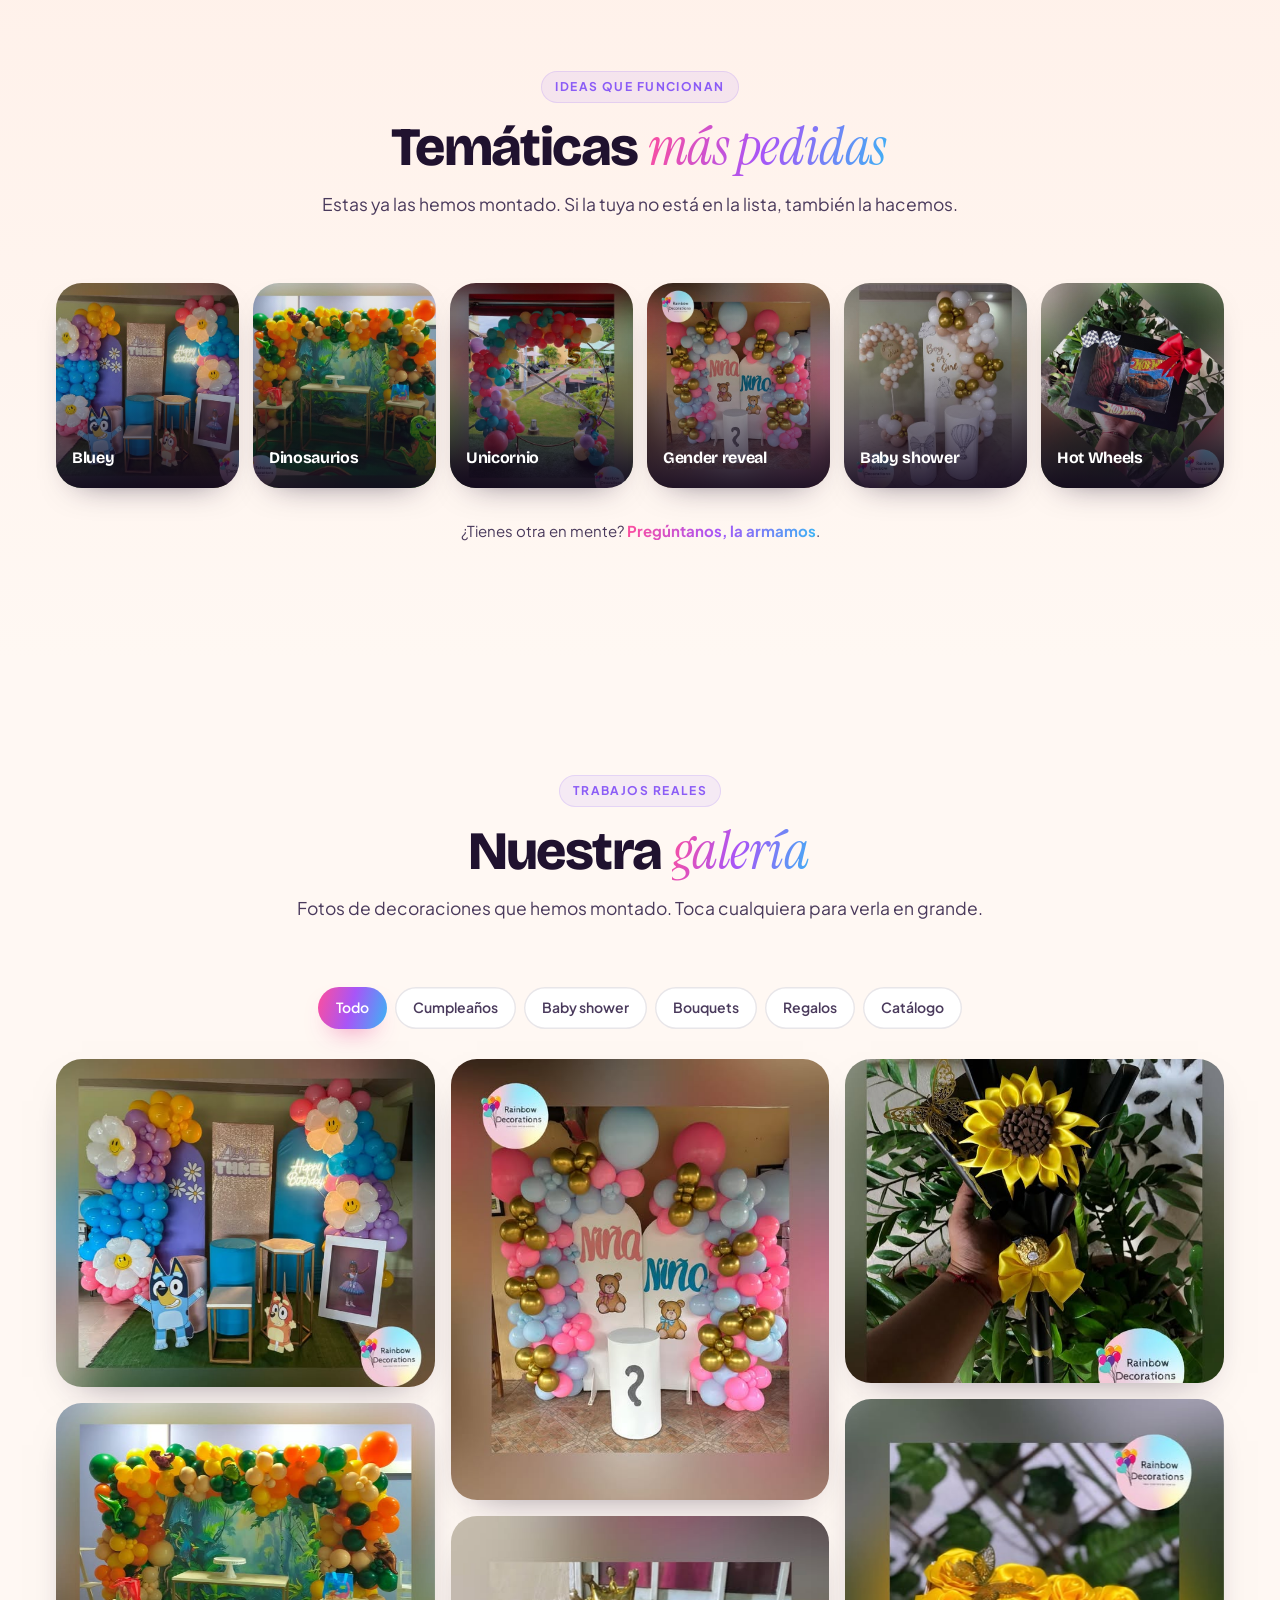
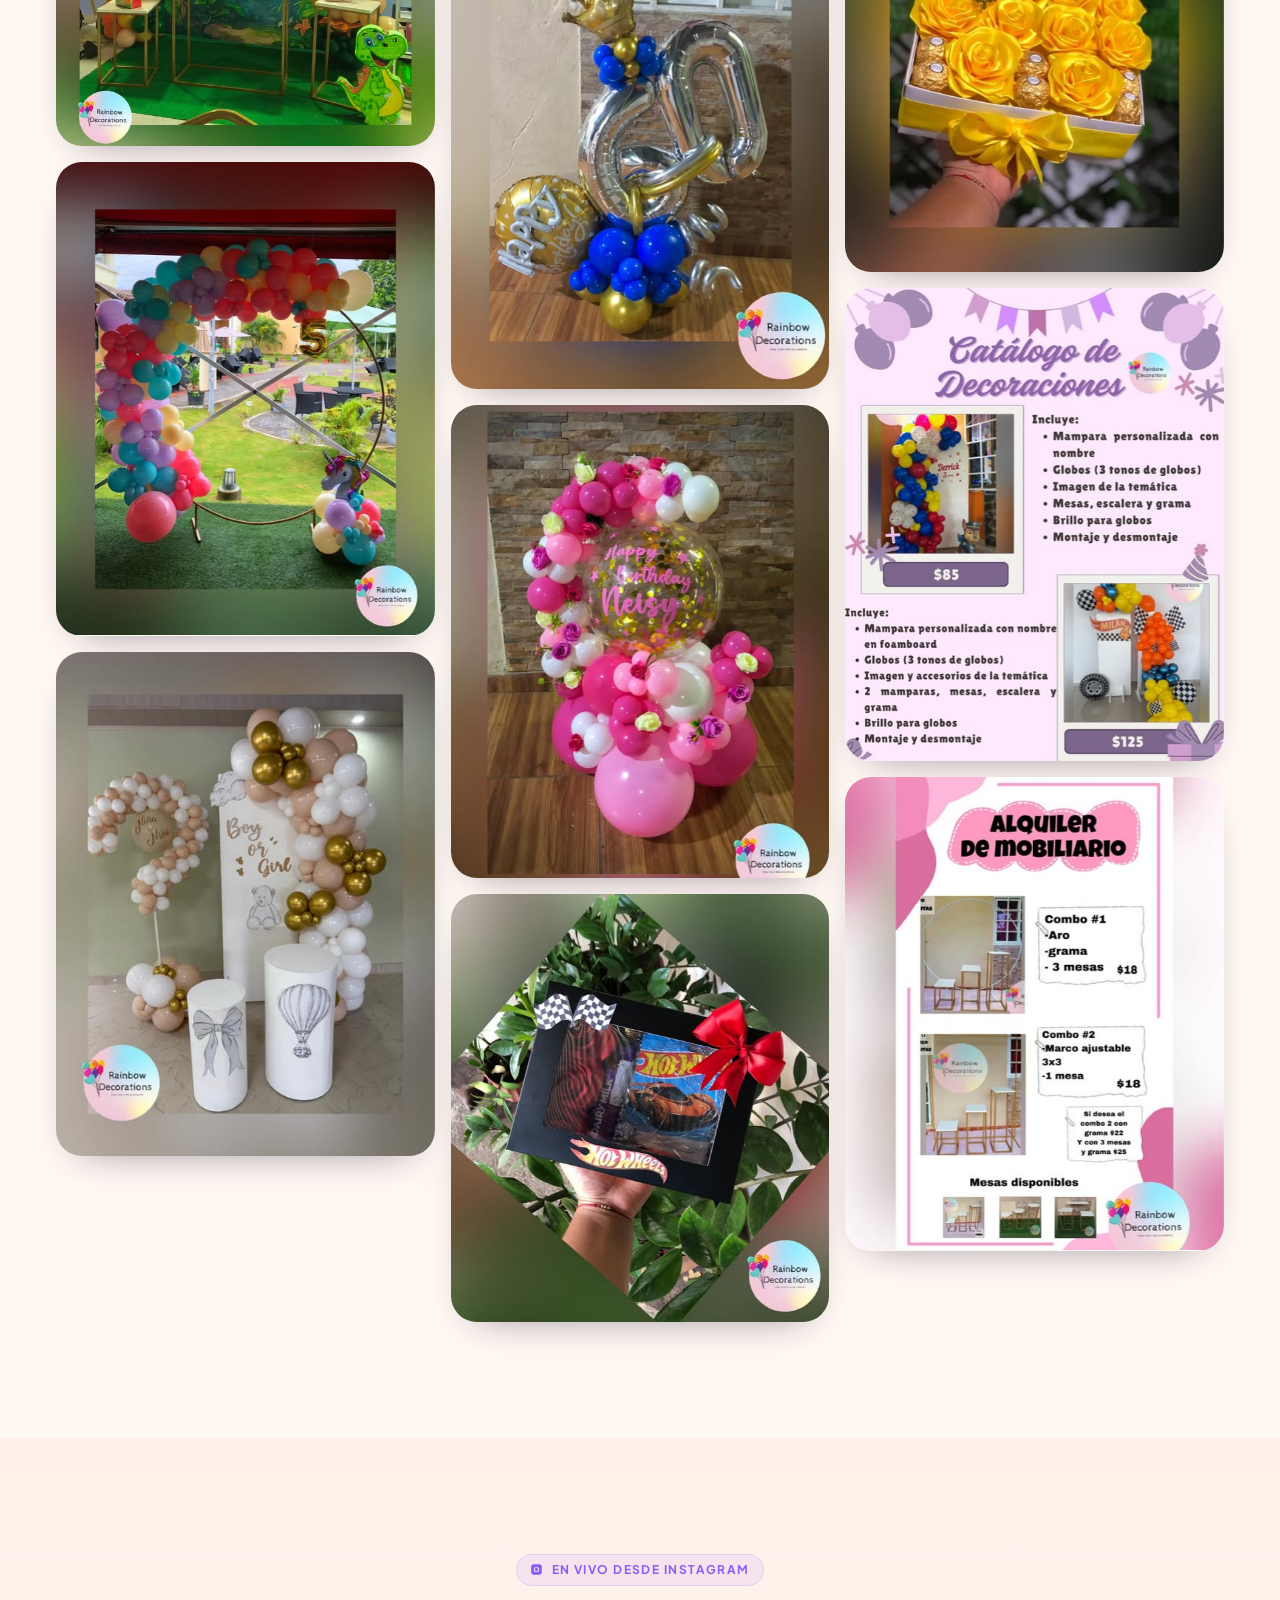
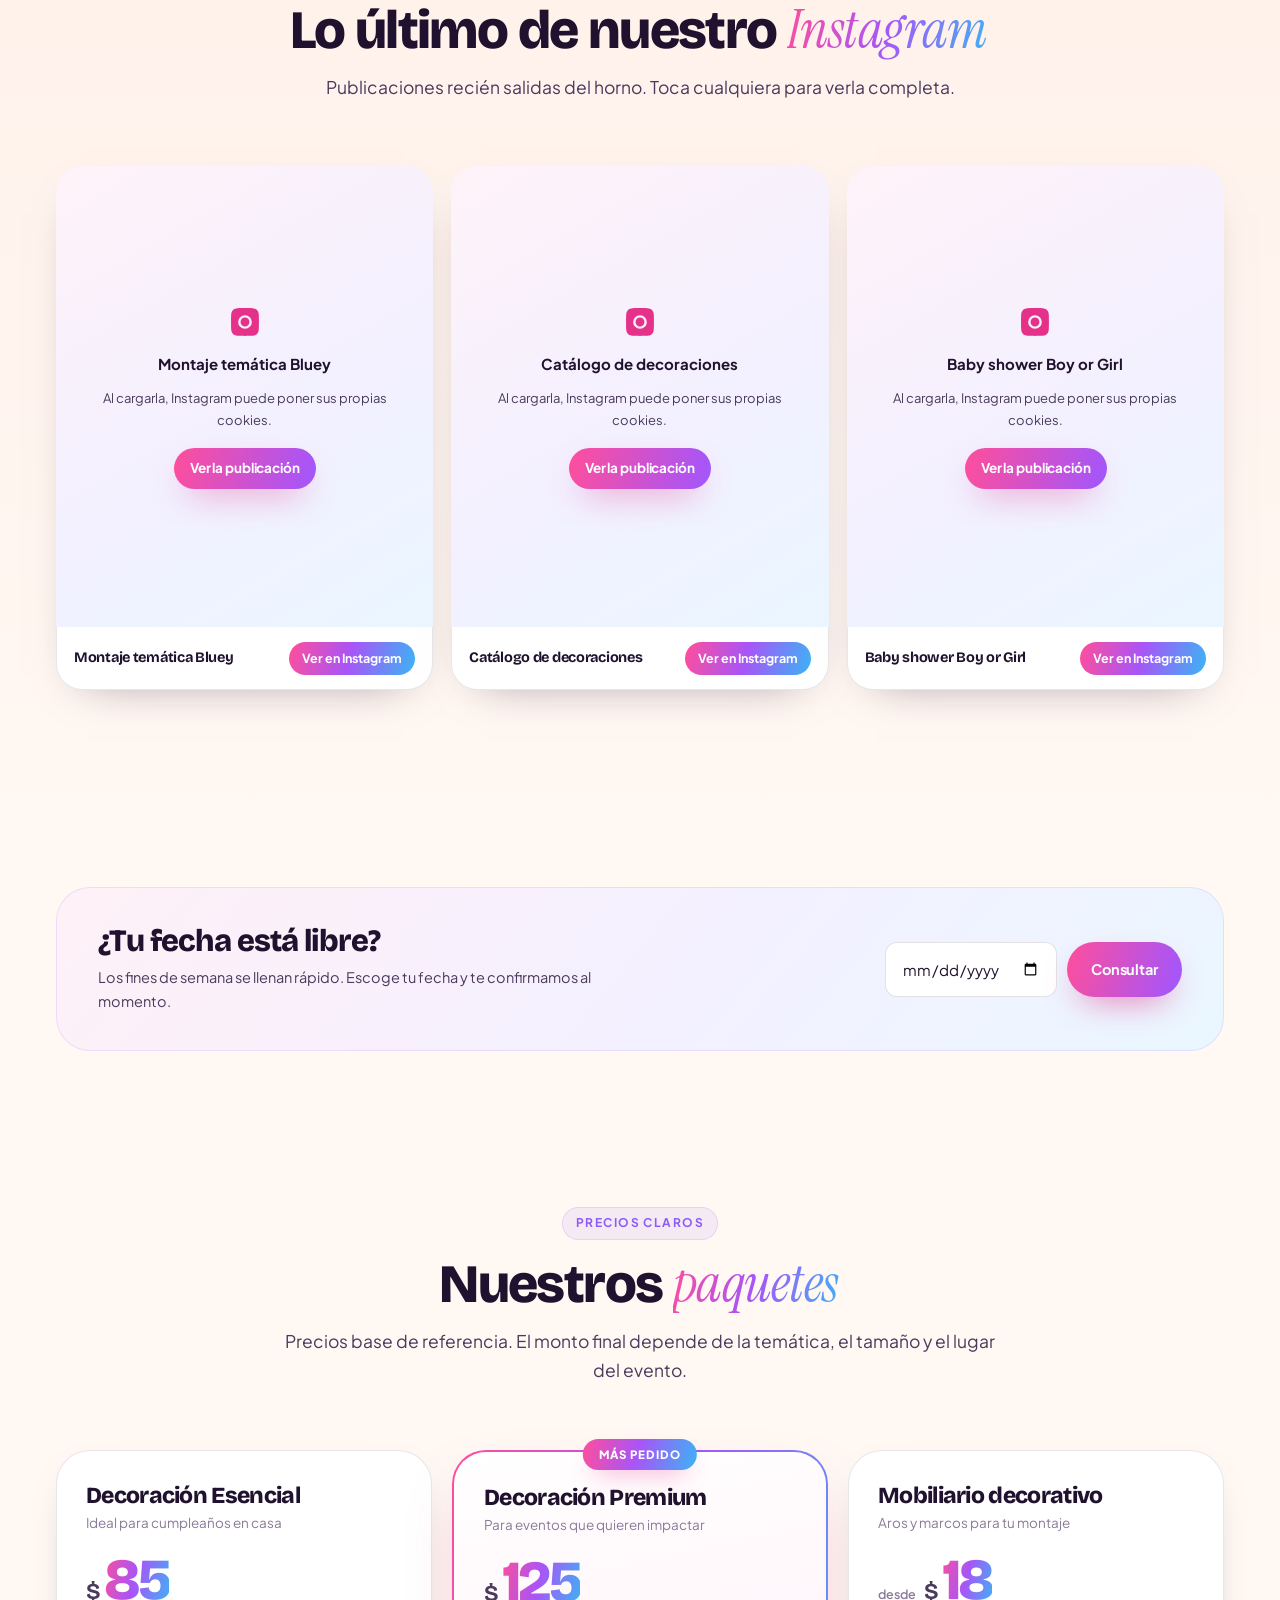
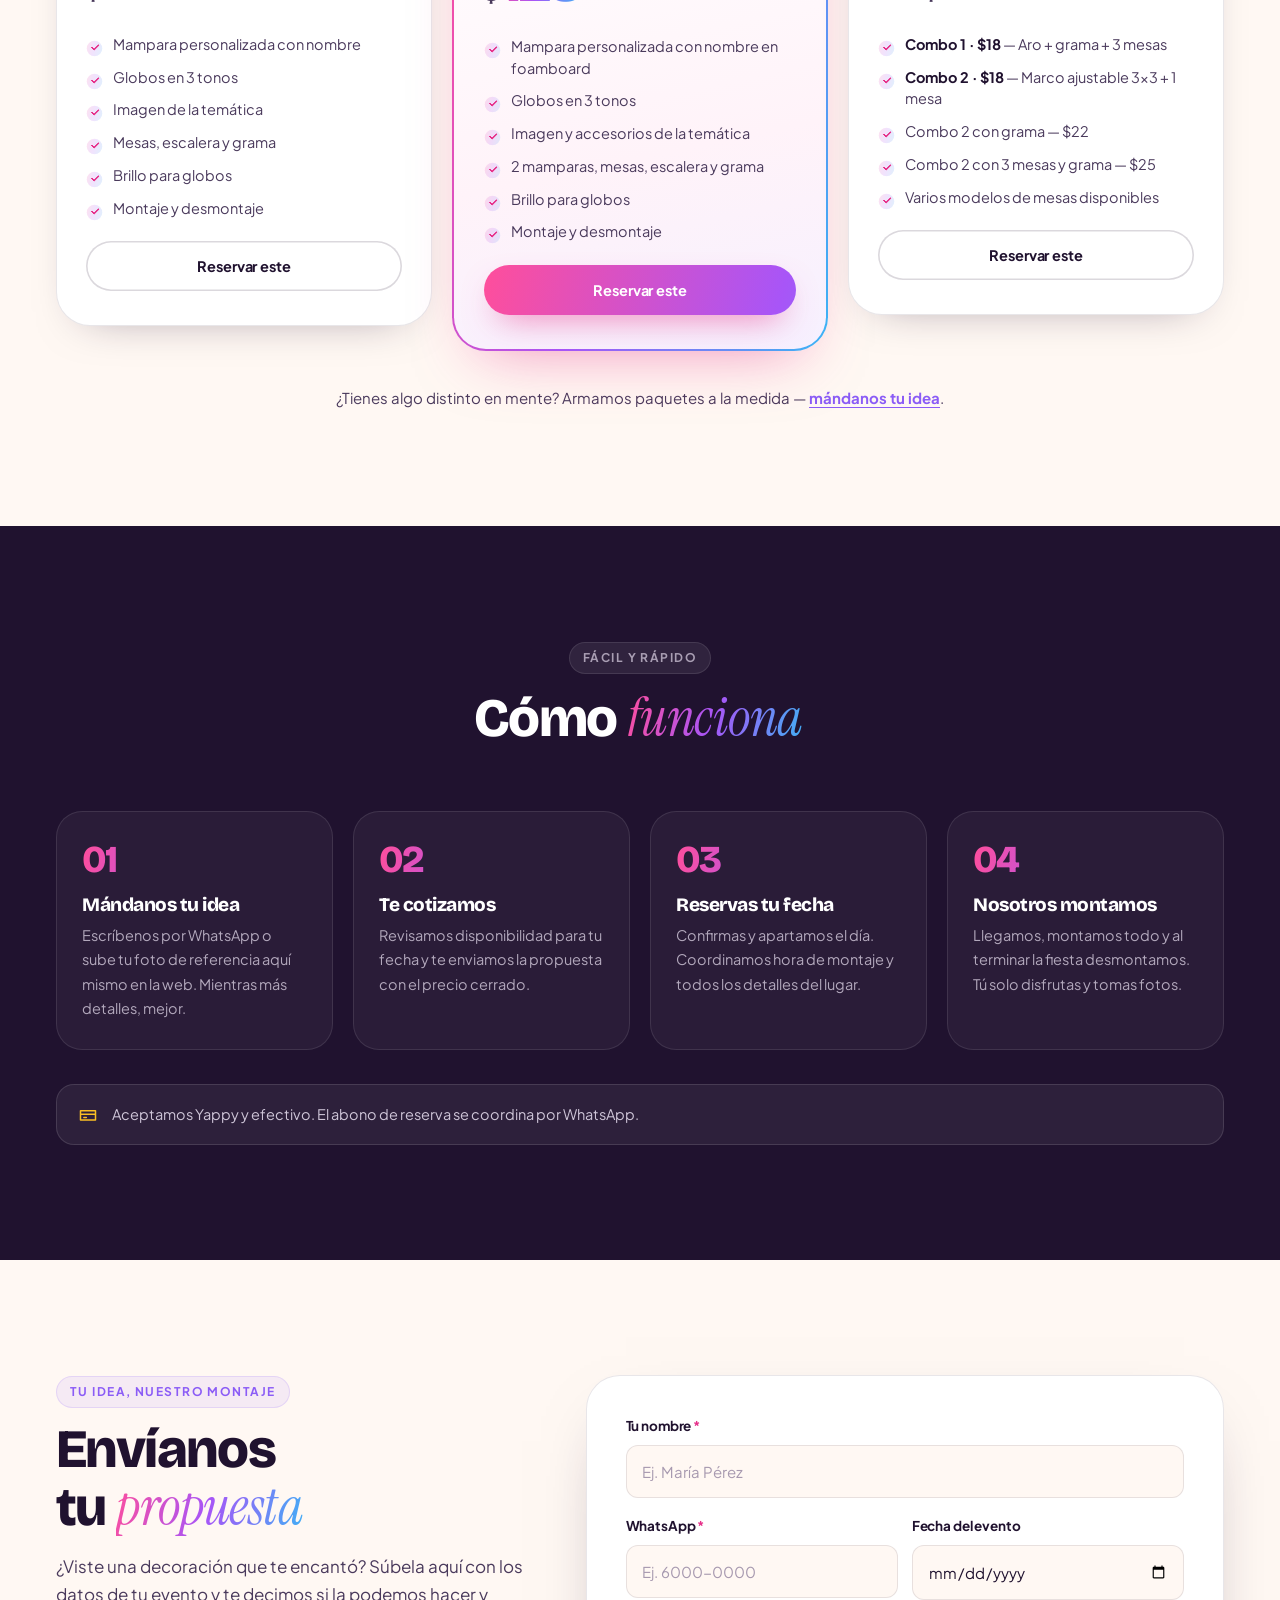
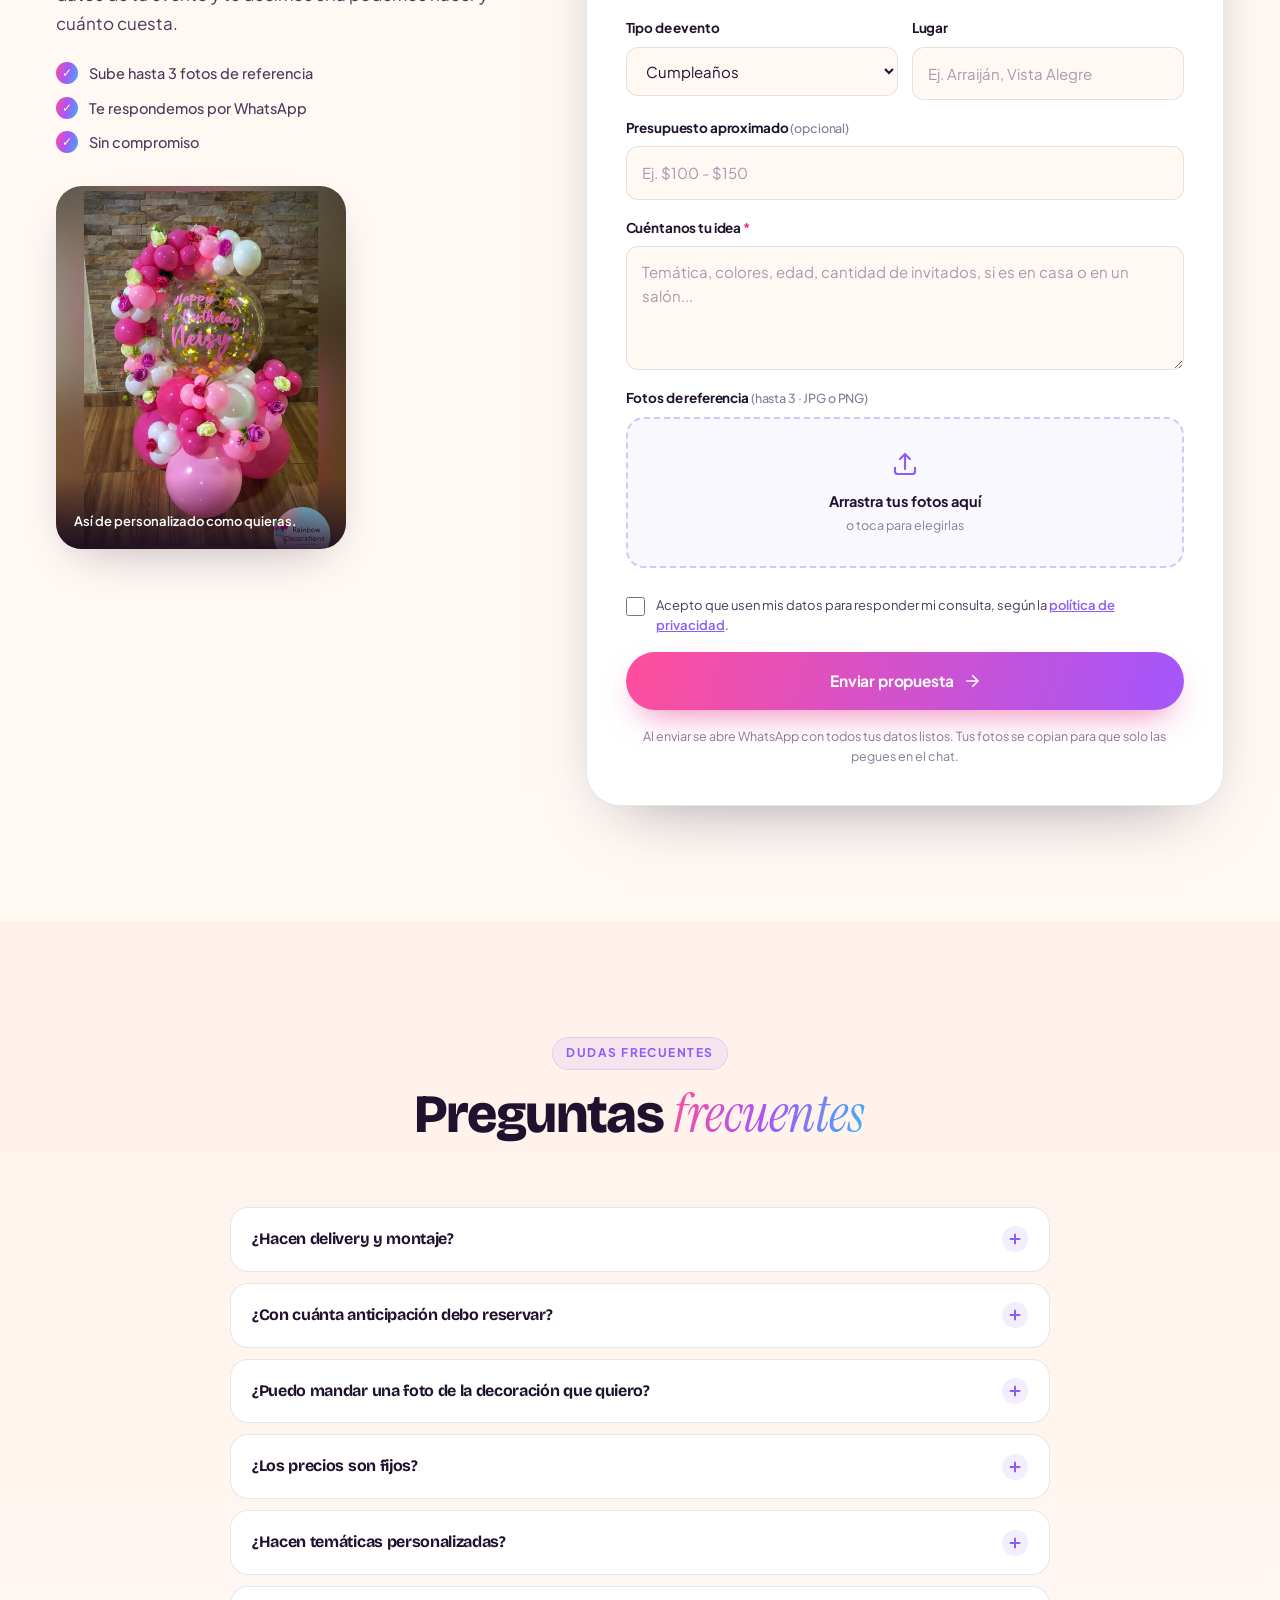
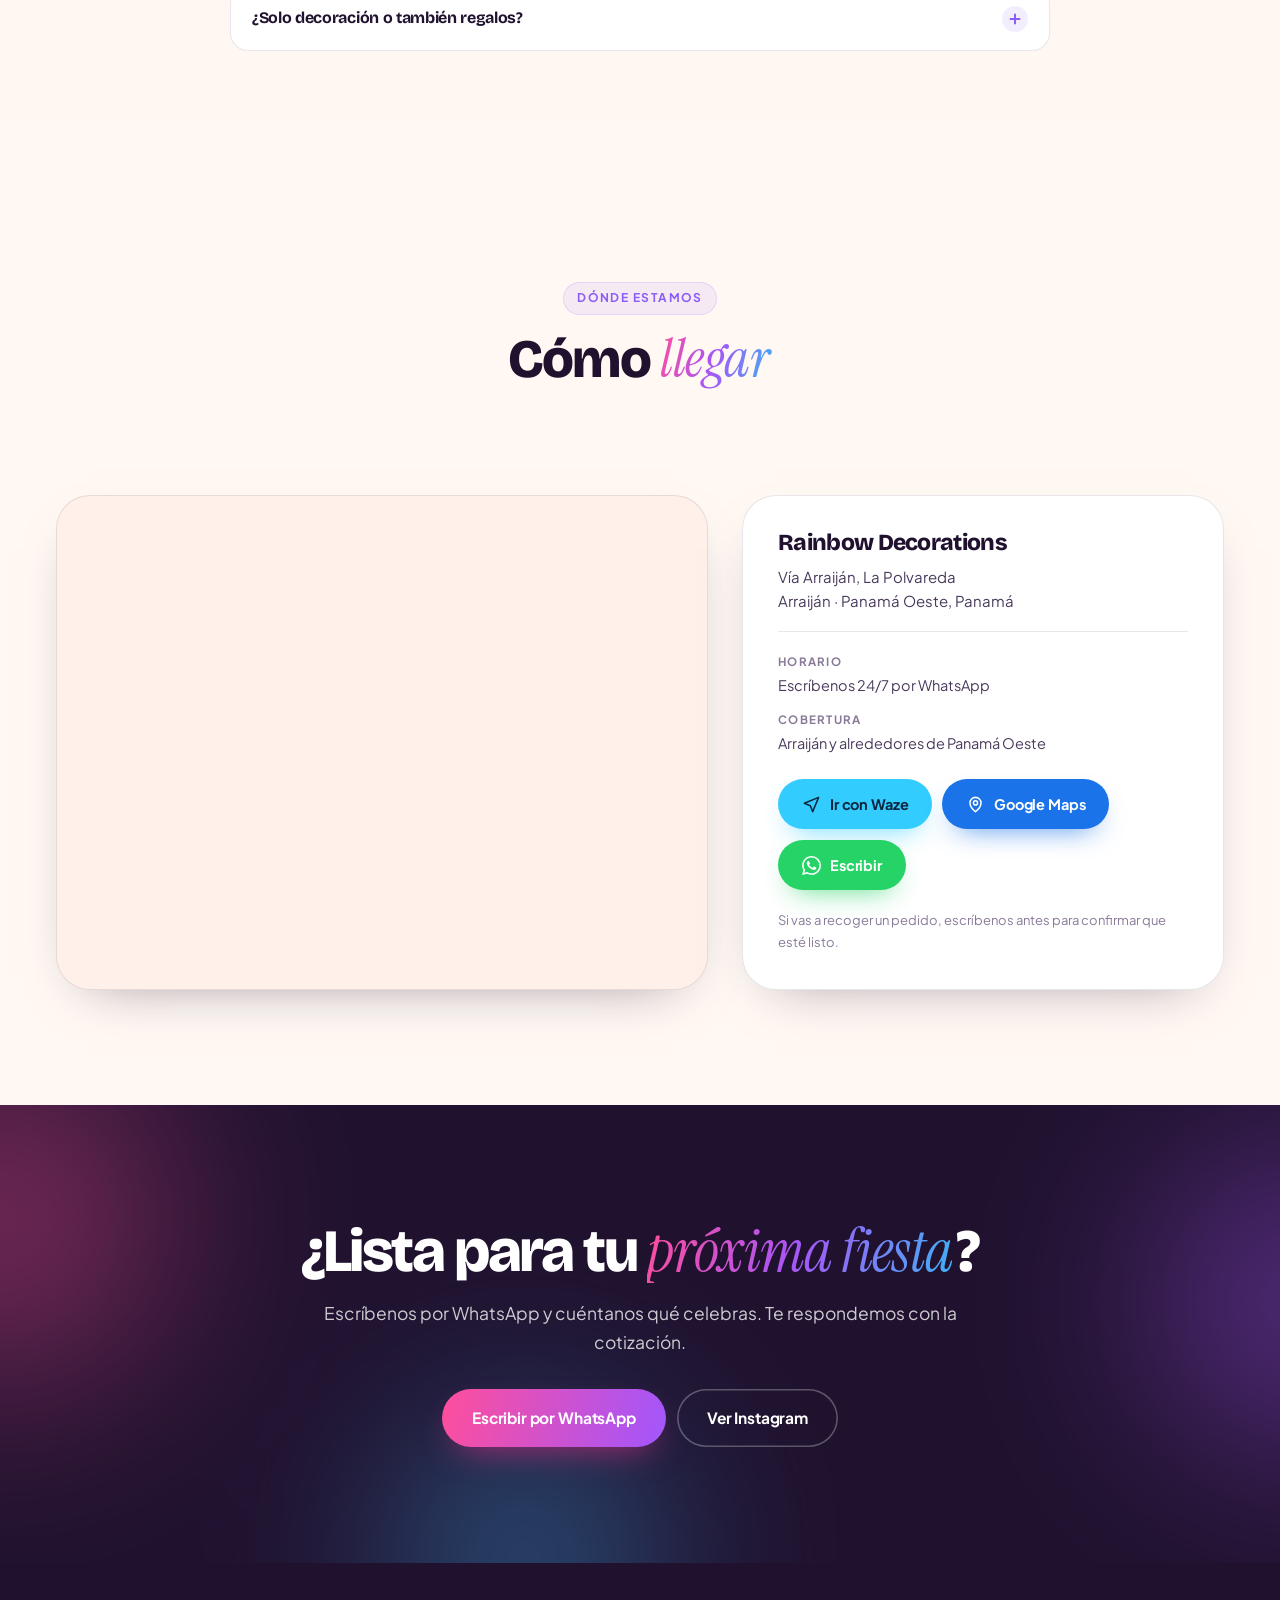
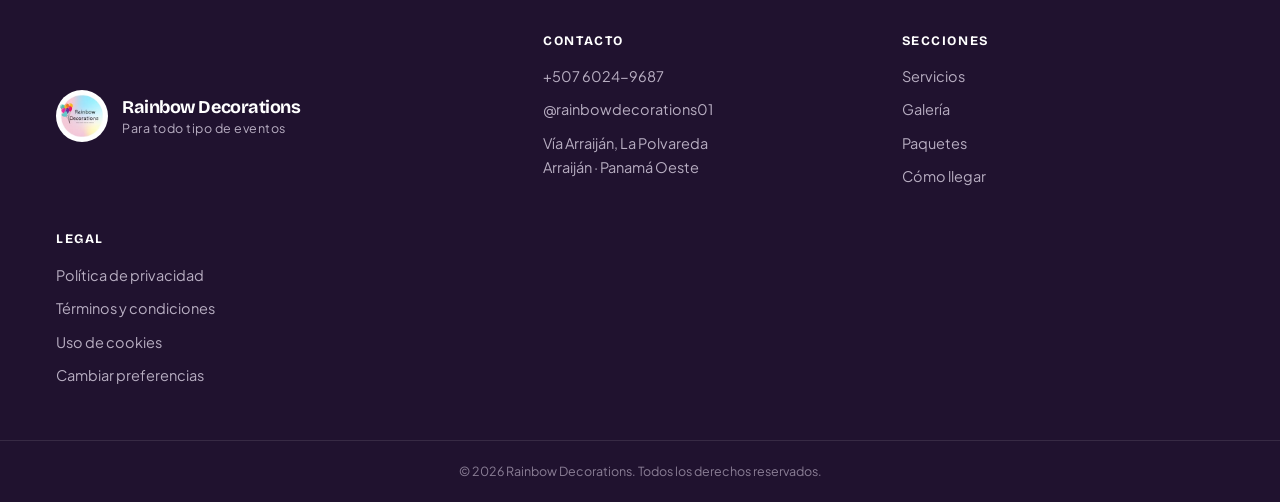
==== commit f199ef12: "Precios por día, Yappy, 24 horas para devolver y horario 24/7 Datos que confirmó el negocio: - El al" ====
--- a/index.html
+++ b/index.html
@@ -24,7 +24,7 @@
 <link rel="preconnect" href="https://fonts.googleapis.com">
 <link rel="preconnect" href="https://fonts.gstatic.com" crossorigin>
 <link href="https://fonts.googleapis.com/css2?family=Bricolage+Grotesque:opsz,wght@12..96,400;12..96,600;12..96,700;12..96,800&family=Instrument+Serif:ital@0;1&family=Plus+Jakarta+Sans:wght@400;500;600;700;800&display=swap" rel="stylesheet">
-<link rel="stylesheet" href="assets/css/style.css?v=5">
+<link rel="stylesheet" href="assets/css/style.css?v=6">
 <script>document.documentElement.classList.add('js');</script>
 
 <script type="application/ld+json">
@@ -161,10 +161,11 @@
         <h2>¿Te faltan <em class="grad">sillas y mesas</em>?</h2>
         <p>
           Aparte de la decoración alquilamos sillas plásticas y mesas para tus invitados.
-          Se retiran en nuestro local en Arraiján y se atienden por un WhatsApp aparte.
+          Se retiran en nuestro local en Arraiján, tienes 24 horas para devolverlas
+          y se atienden por un WhatsApp aparte.
         </p>
         <div class="bridge__from">
-          <small>desde</small><b>$0.50</b><small>por silla</small>
+          <small>desde</small><b>$0.50</b><small>por silla, al día</small>
         </div>
         <div class="bridge__btns">
           <a class="btn btn--grad btn--lg" href="alquiler.html">
@@ -655,7 +656,7 @@
 
 <button class="totop" id="toTop" aria-label="Volver arriba" hidden><svg viewBox="0 0 24 24" width="20" height="20" aria-hidden="true"><path fill="none" stroke="currentColor" stroke-width="2.2" stroke-linecap="round" stroke-linejoin="round" d="M12 19V5m-7 7 7-7 7 7"/></svg></button>
 
-<script src="assets/js/app.js?v=5"></script>
-<script src="assets/js/admin.js?v=5"></script>
+<script src="assets/js/app.js?v=6"></script>
+<script src="assets/js/admin.js?v=6"></script>
 </body>
 </html>
--- a/assets/css/style.css
+++ b/assets/css/style.css
@@ -1307,3 +1307,27 @@
   background:rgba(255,255,255,.14);color:#fff;
   font-size:13px;font-weight:700;letter-spacing:.04em;
 }
+
+/* ============ CONDICIONES DEL ALQUILER ============ */
+.cond{
+  margin-top:18px;padding:clamp(24px,3vw,32px);border-radius:var(--r-xl);
+  background:var(--white);
+  box-shadow:inset 0 0 0 1px var(--line),0 18px 48px -34px rgba(32,18,47,.5);
+}
+.cond[hidden]{display:none}
+.cond h3{font-size:19px;letter-spacing:-.025em;margin-bottom:18px}
+.cond ul{list-style:none;padding:0;margin:0;display:grid;grid-template-columns:repeat(auto-fit,minmax(280px,1fr));gap:14px}
+.cond li{
+  position:relative;padding-left:30px;
+  font-size:14.5px;color:var(--ink-2);line-height:1.6;
+}
+.cond li b{color:var(--ink)}
+.cond li::before{
+  content:"";position:absolute;left:0;top:5px;width:19px;height:19px;border-radius:50%;
+  background:var(--grad);opacity:.15;
+}
+.cond li::after{
+  content:"";position:absolute;left:5px;top:10px;width:9px;height:5px;
+  border-left:2px solid var(--magenta);border-bottom:2px solid var(--magenta);
+  transform:rotate(-45deg);border-radius:1px;
+}
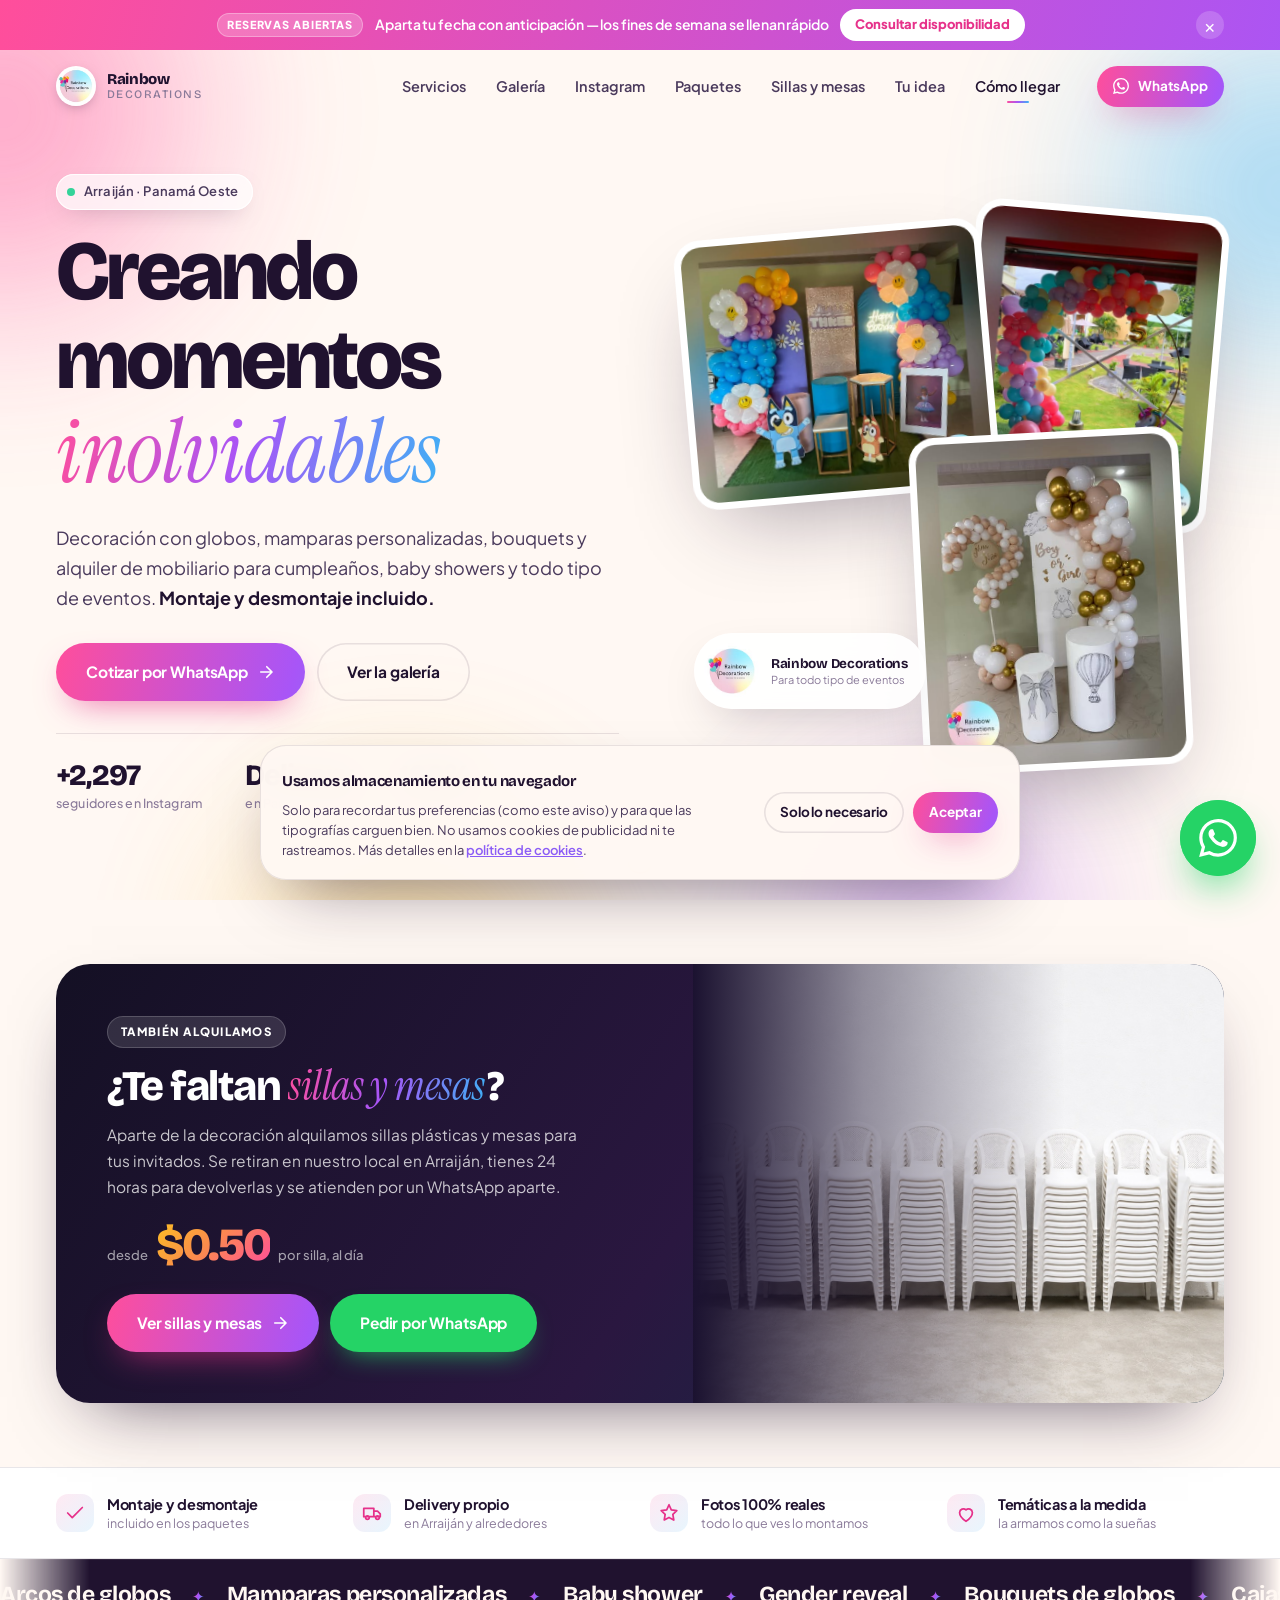
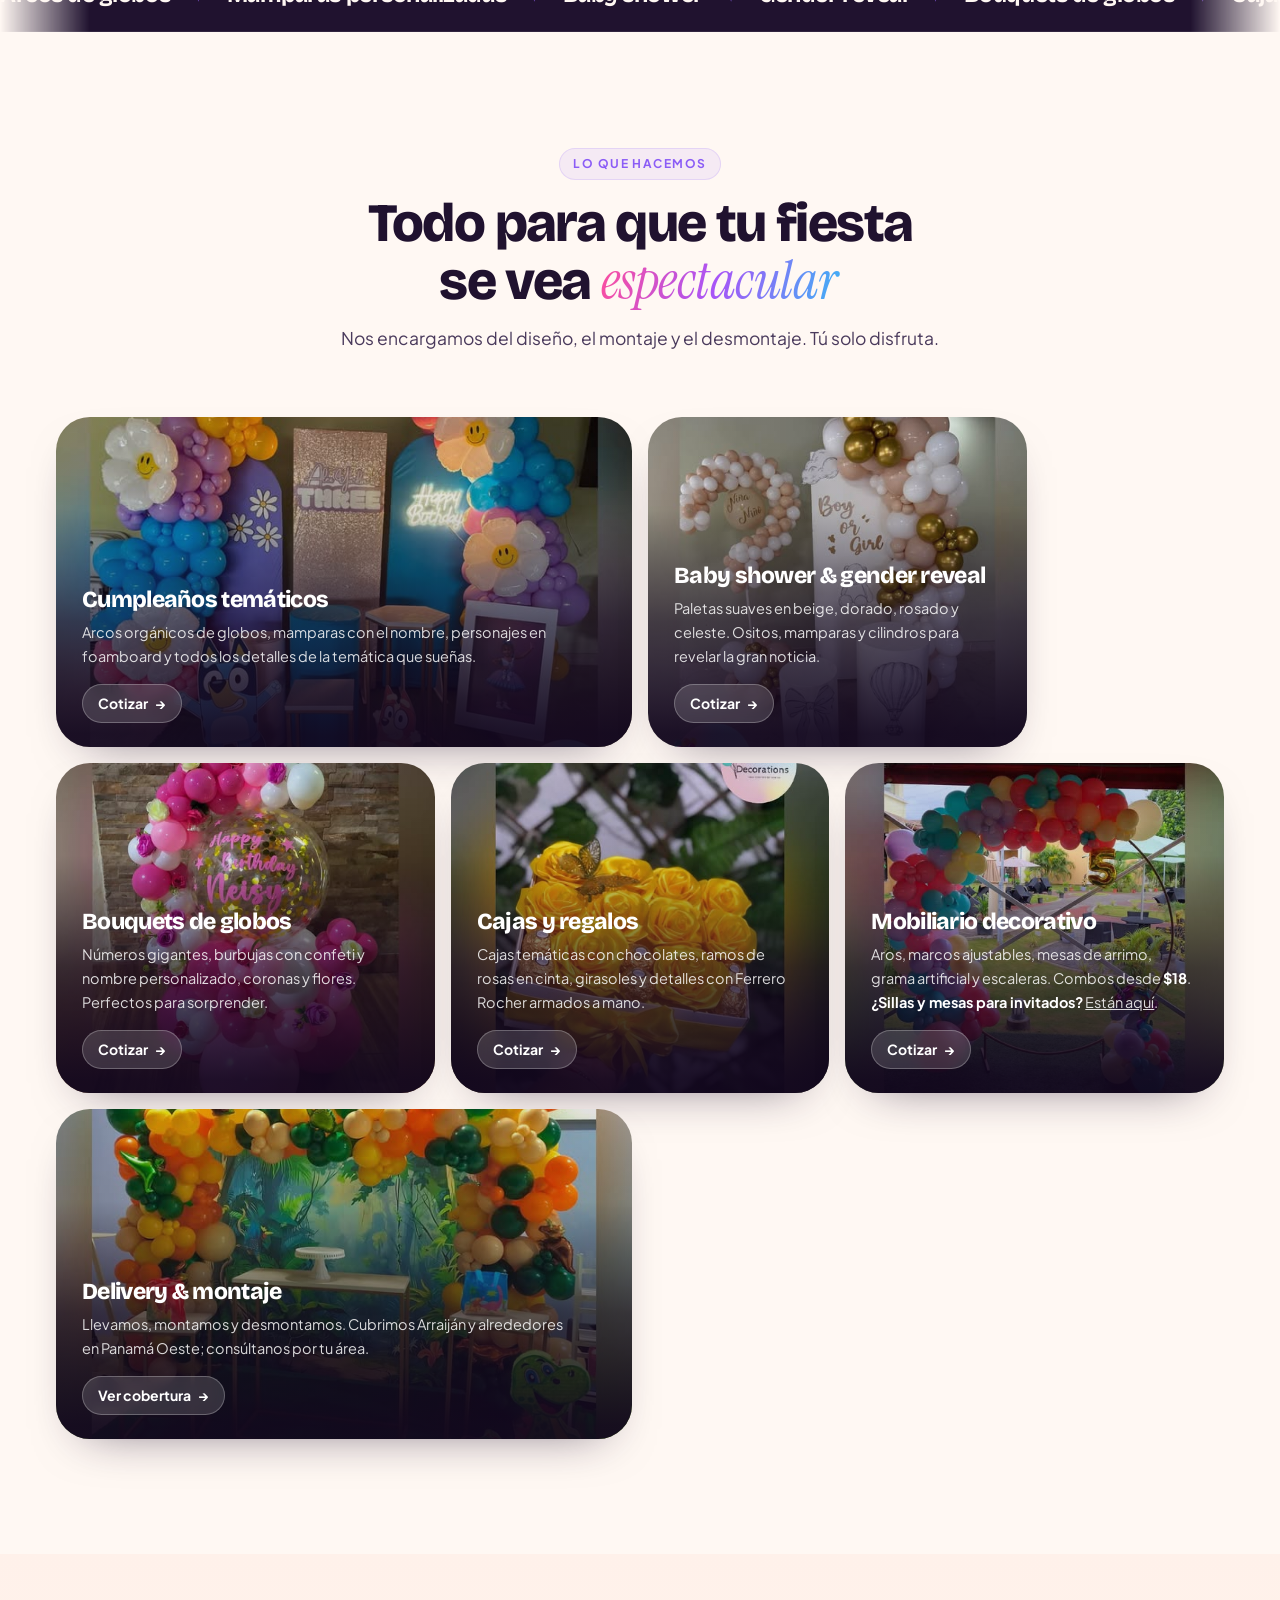
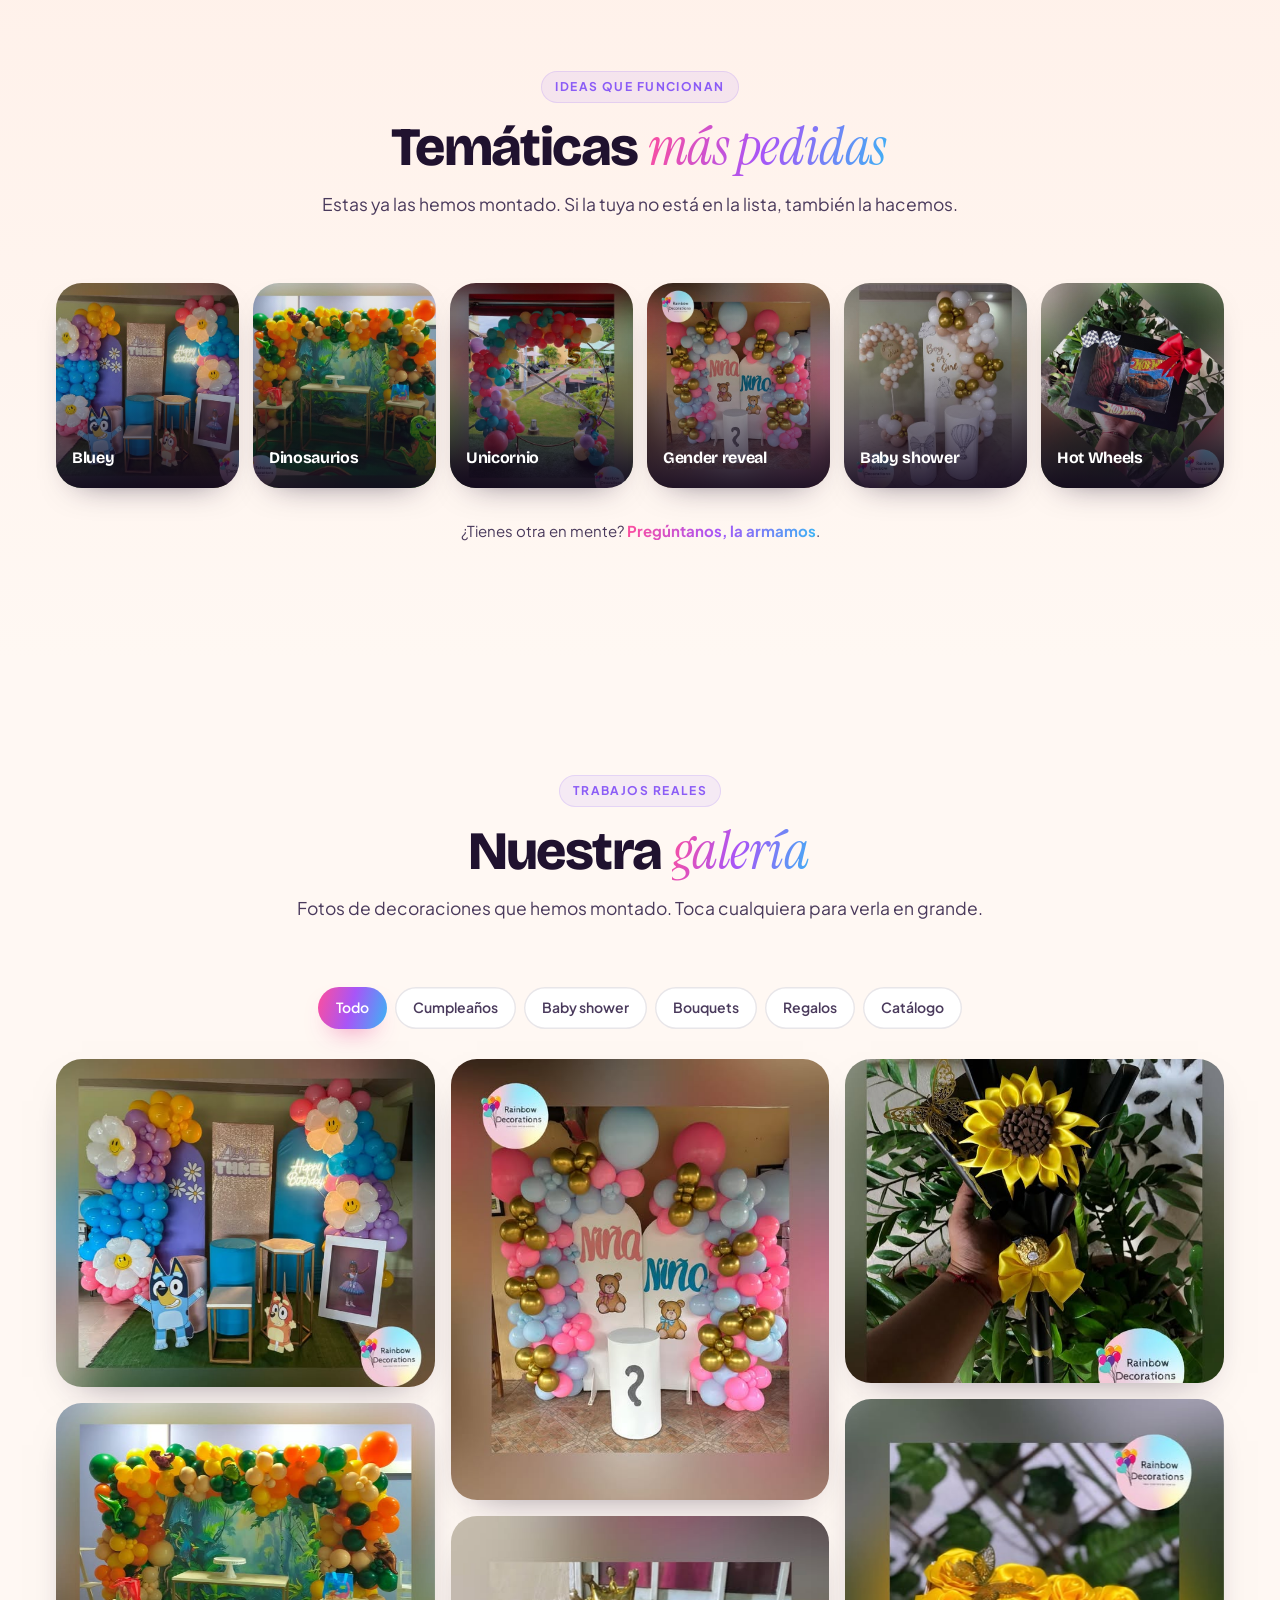
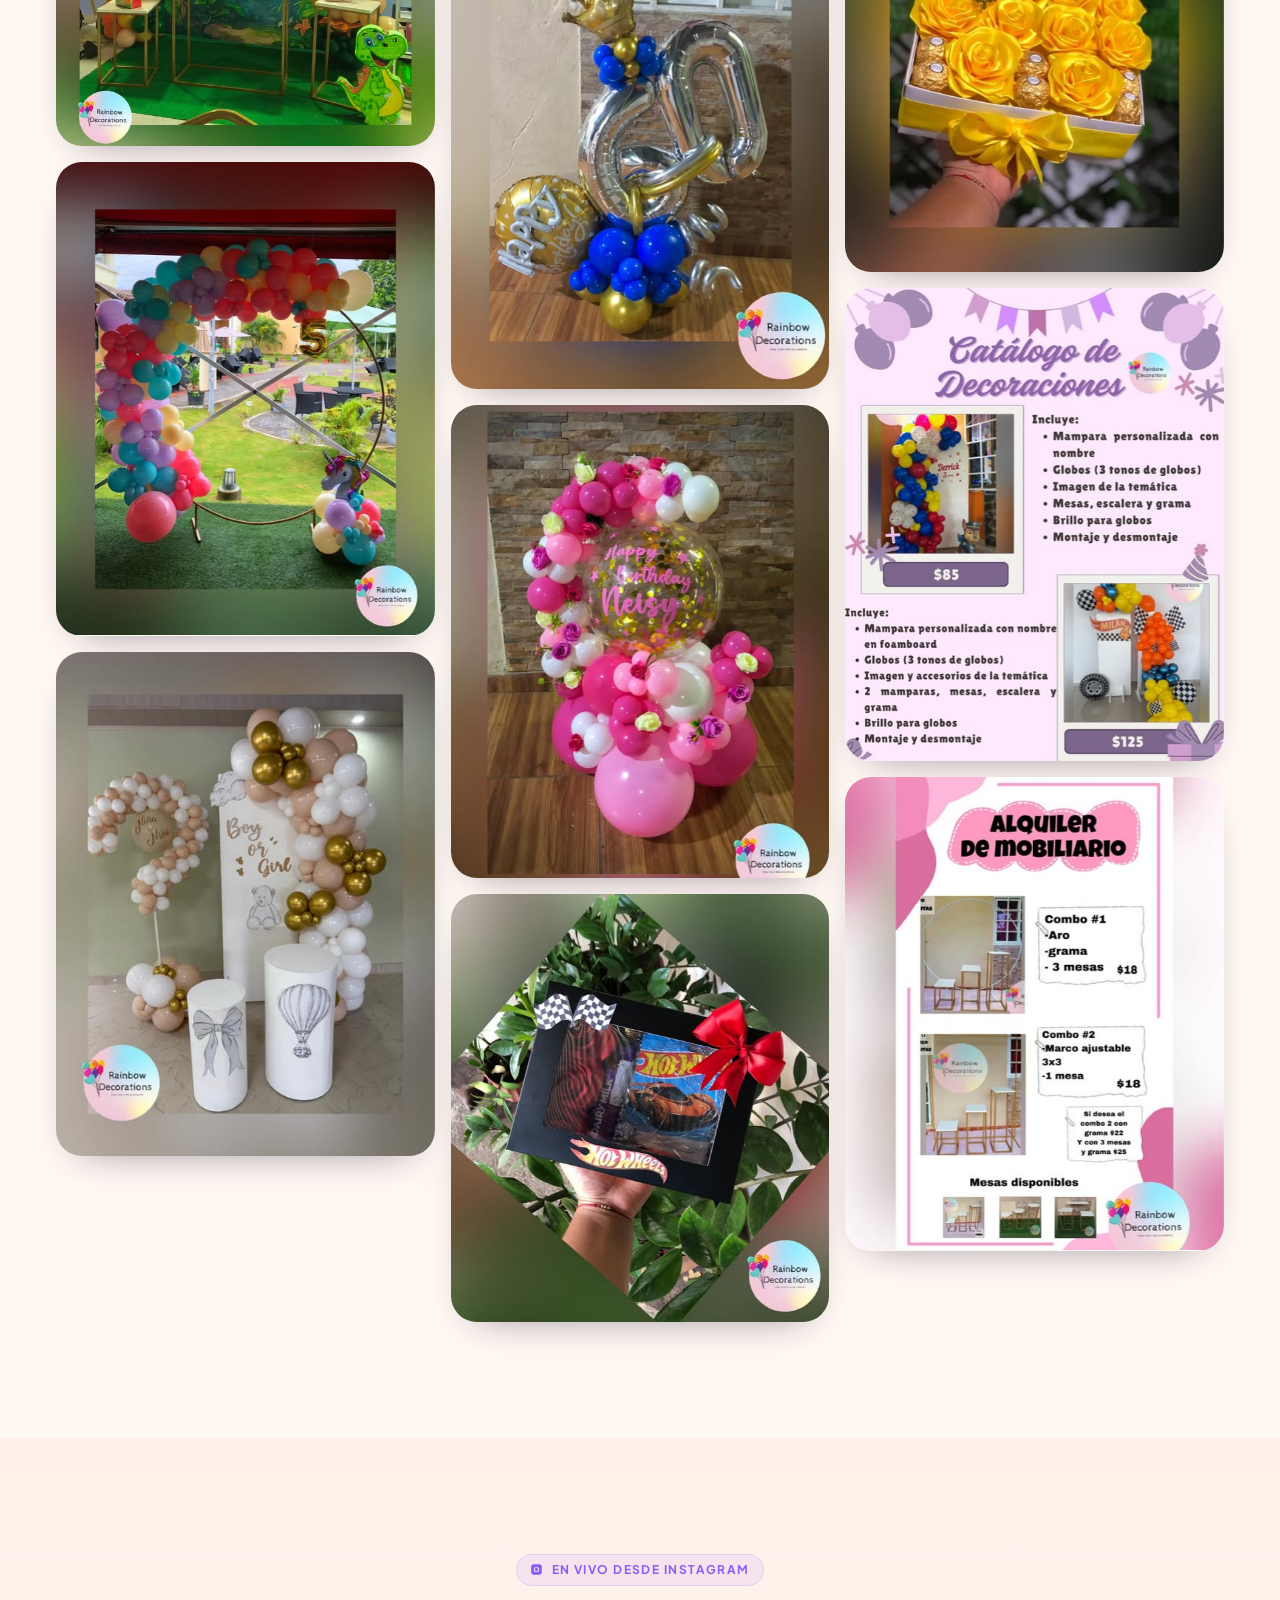
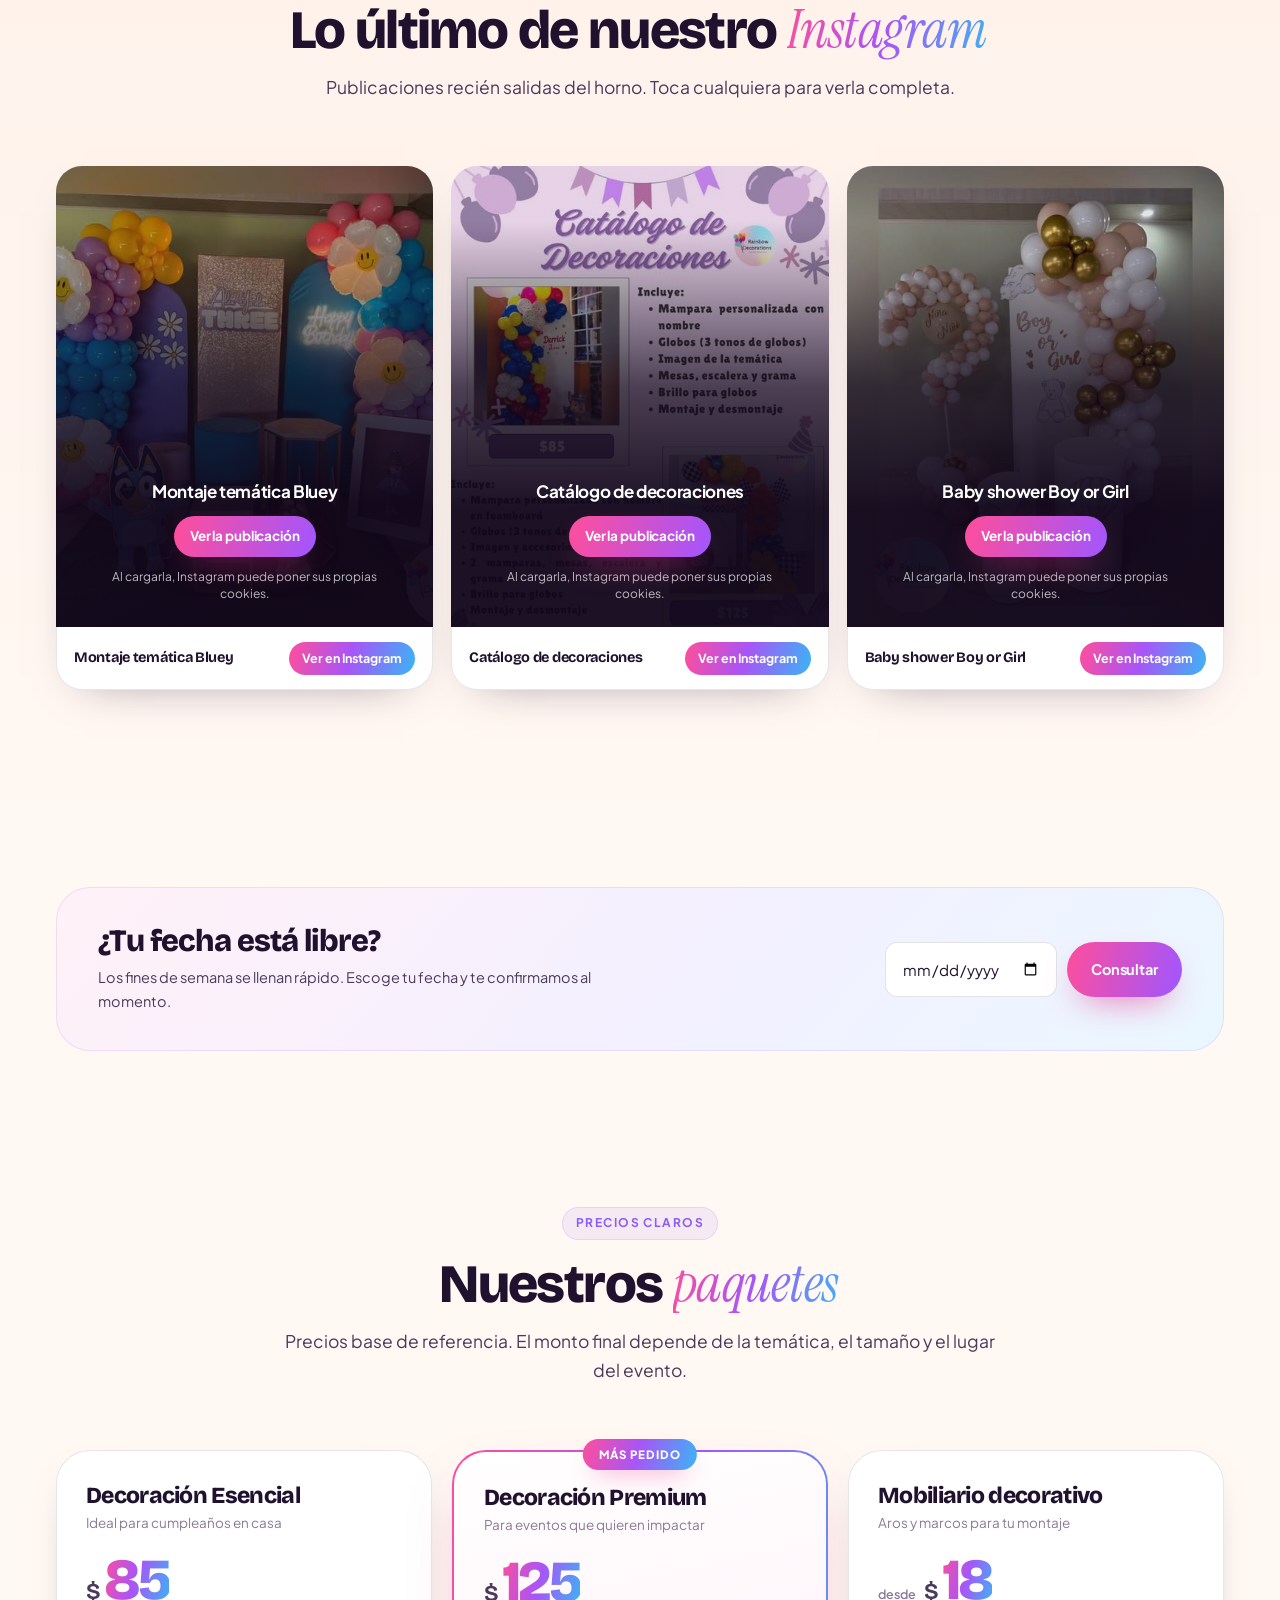
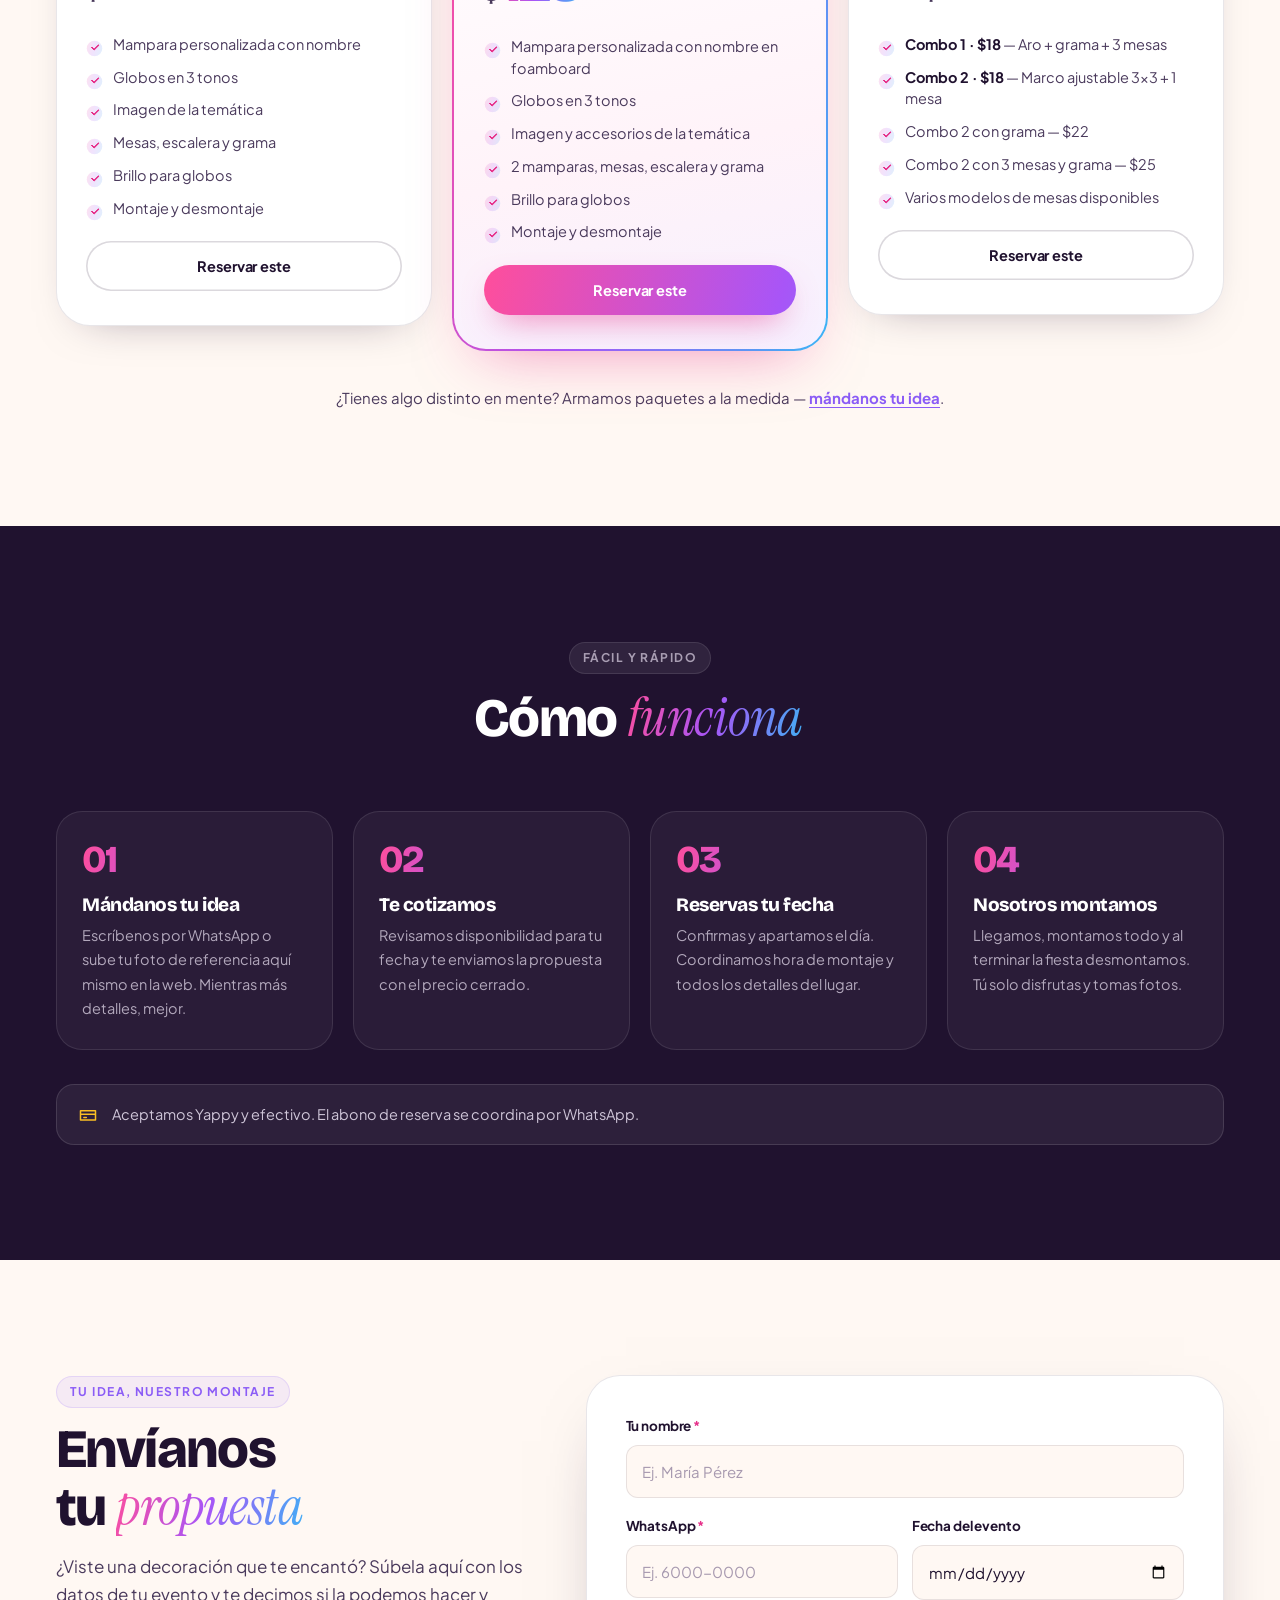
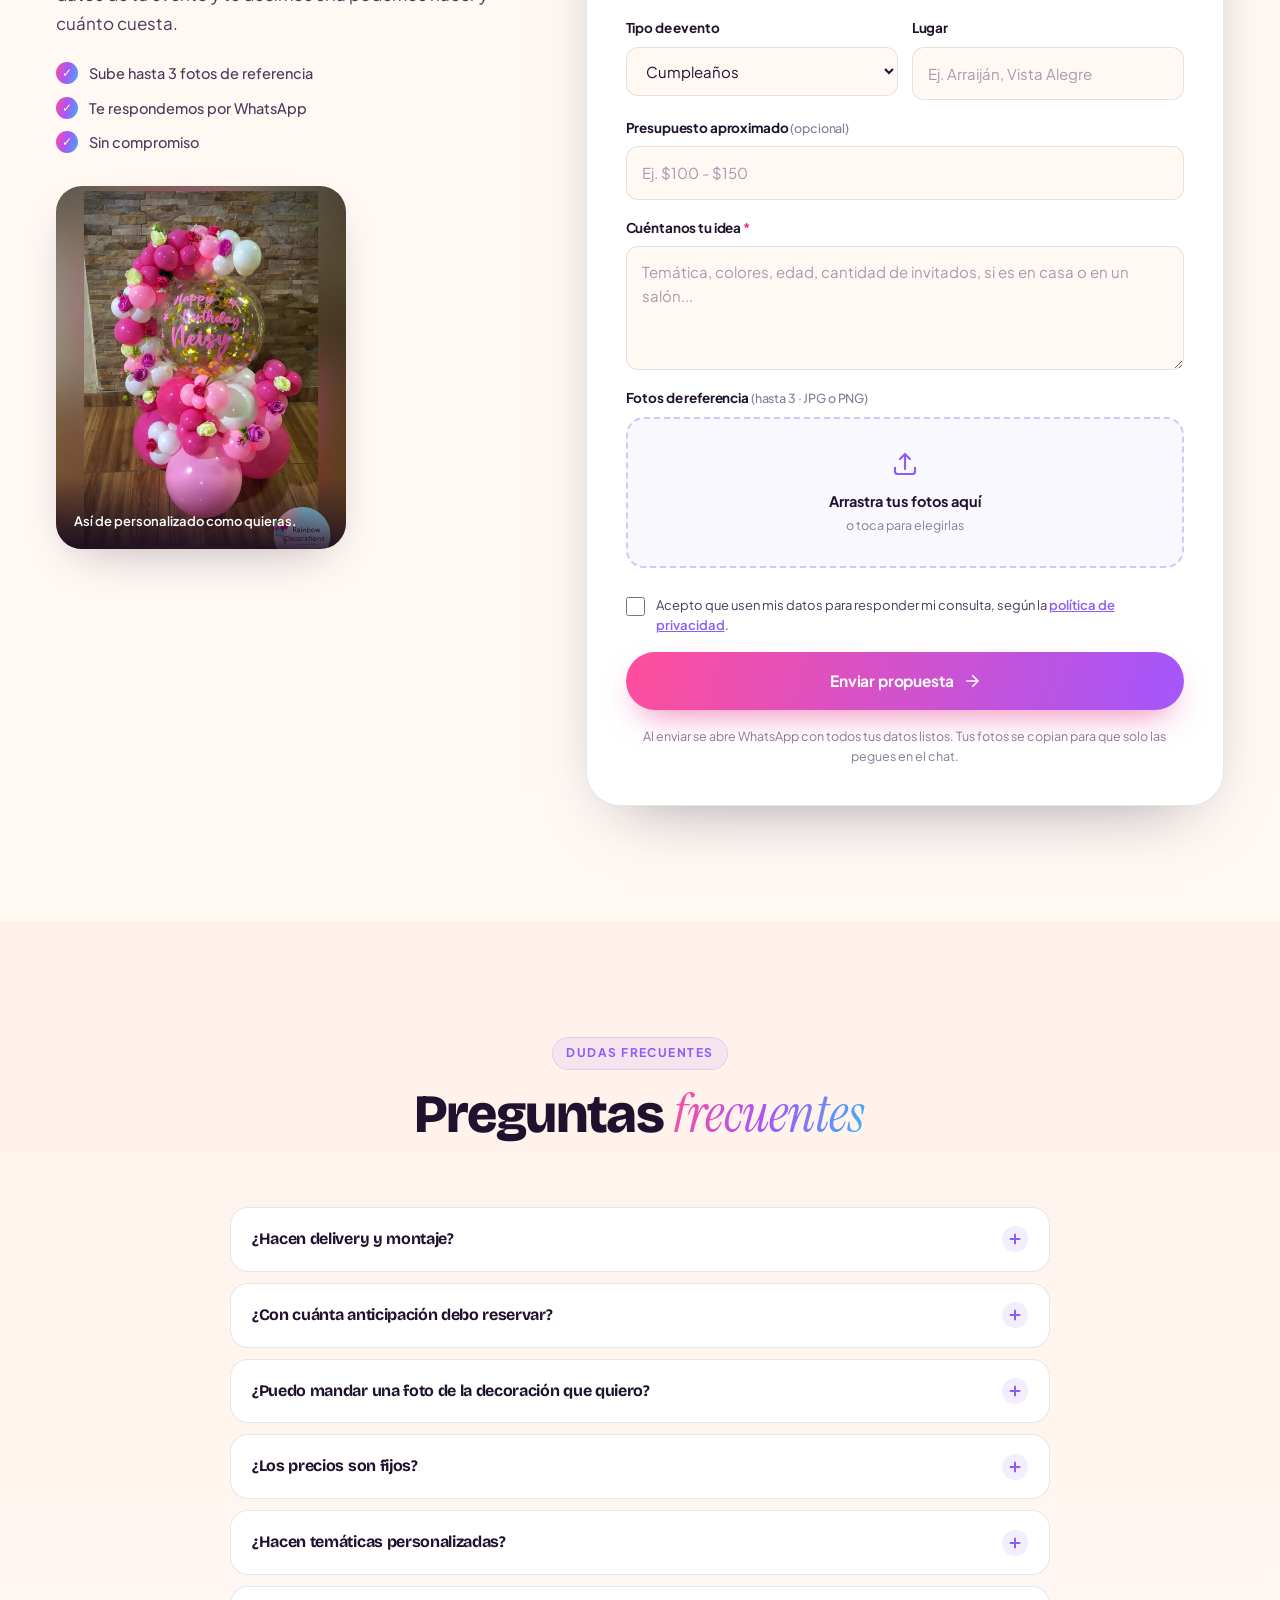
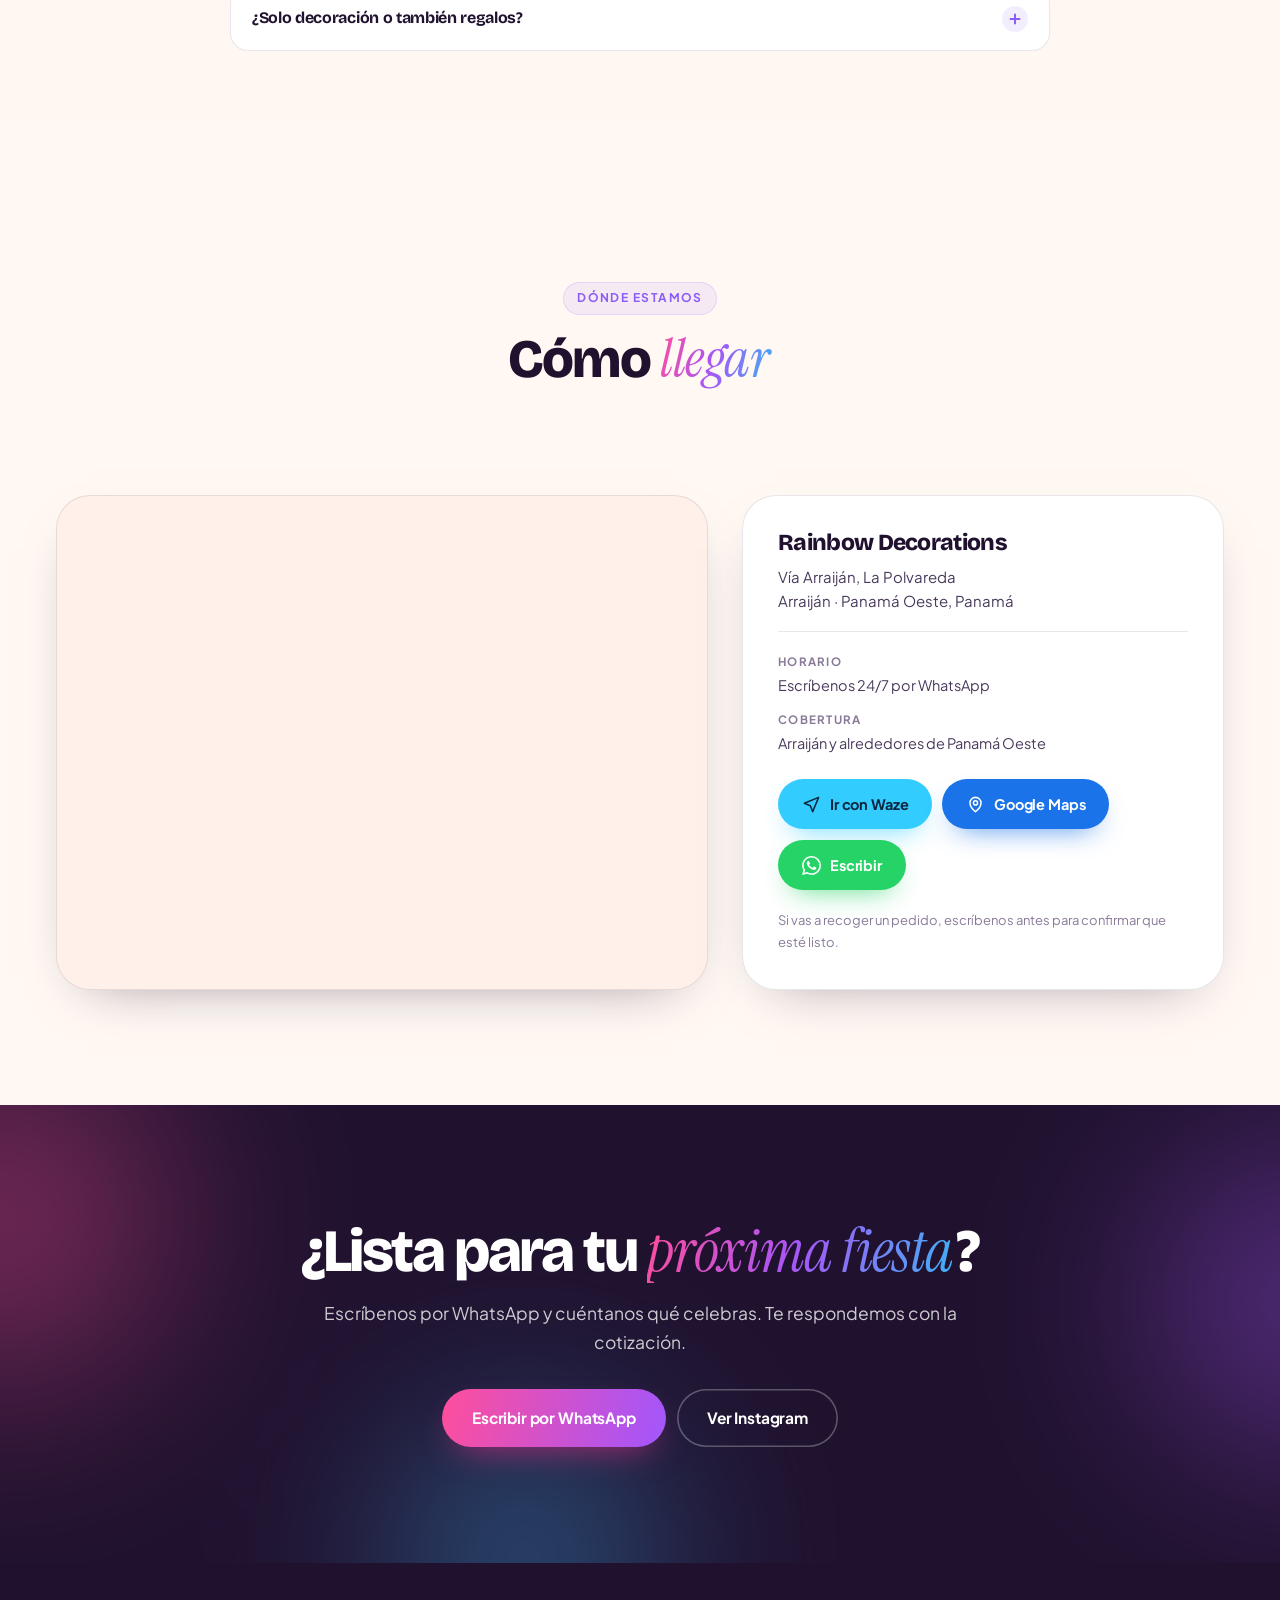
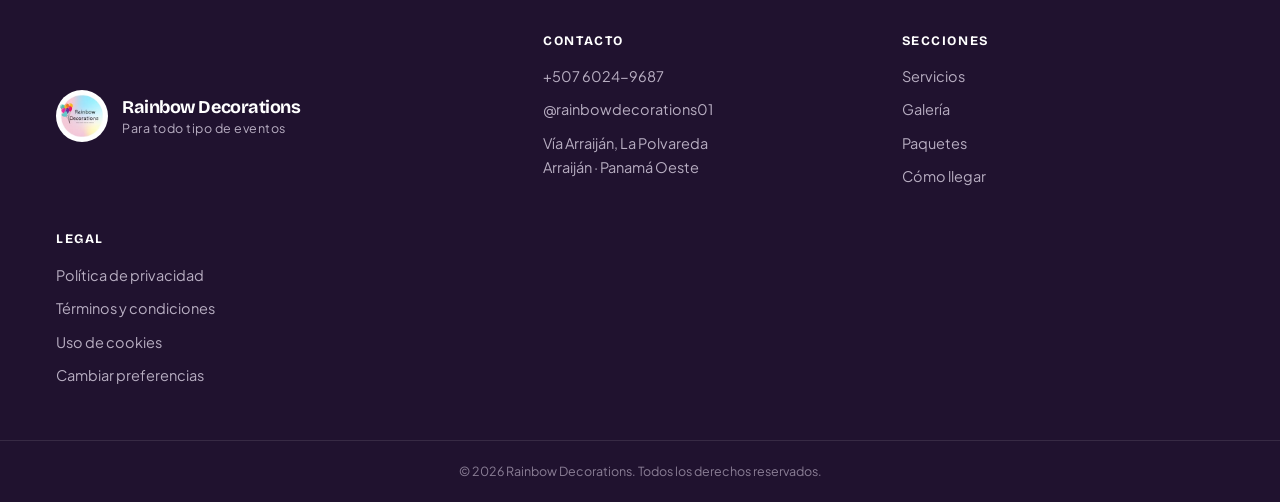
==== commit 08fb8cc7: "Miniaturas en Instagram y fuera el cotizador - Las publicaciones de Instagram ahora muestran la foto" ====
--- a/index.html
+++ b/index.html
@@ -24,7 +24,7 @@
 <link rel="preconnect" href="https://fonts.googleapis.com">
 <link rel="preconnect" href="https://fonts.gstatic.com" crossorigin>
 <link href="https://fonts.googleapis.com/css2?family=Bricolage+Grotesque:opsz,wght@12..96,400;12..96,600;12..96,700;12..96,800&family=Instrument+Serif:ital@0;1&family=Plus+Jakarta+Sans:wght@400;500;600;700;800&display=swap" rel="stylesheet">
-<link rel="stylesheet" href="assets/css/style.css?v=6">
+<link rel="stylesheet" href="assets/css/style.css?v=9">
 <script>document.documentElement.classList.add('js');</script>
 
 <script type="application/ld+json">
@@ -656,7 +656,7 @@
 
 <button class="totop" id="toTop" aria-label="Volver arriba" hidden><svg viewBox="0 0 24 24" width="20" height="20" aria-hidden="true"><path fill="none" stroke="currentColor" stroke-width="2.2" stroke-linecap="round" stroke-linejoin="round" d="M12 19V5m-7 7 7-7 7 7"/></svg></button>
 
-<script src="assets/js/app.js?v=6"></script>
-<script src="assets/js/admin.js?v=6"></script>
+<script src="assets/js/app.js?v=9"></script>
+<script src="assets/js/admin.js?v=9"></script>
 </body>
 </html>
--- a/assets/css/style.css
+++ b/assets/css/style.css
@@ -847,9 +847,25 @@
   background:linear-gradient(150deg,#FFF3F9,#F3F0FF 55%,#EAF6FF);
 }
 .igcard__fallback svg{color:var(--magenta)}
-.igcard__fallback b{font-size:15px;color:var(--ink)}
-.igcard__fallback span{font-size:13px;max-width:30ch}
-.igcard__fallback .btn{margin-top:4px}
+
+/* Con miniatura: la foto llena la tarjeta y el texto va encima. */
+.igcard__fallback--foto{padding:0;background:none}
+.igcard__mini{position:absolute;inset:0;width:100%;height:100%;object-fit:cover;transition:transform .7s var(--ease)}
+.igcard:hover .igcard__mini{transform:scale(1.05)}
+.igcard__over{
+  position:relative;z-index:1;
+  display:flex;flex-direction:column;align-items:center;gap:11px;
+  padding:24px;text-align:center;
+}
+.igcard__fallback--foto .igcard__over{
+  position:absolute;inset:0;justify-content:flex-end;
+  /* bien oscuro abajo para que el título y el botón se lean sobre la foto */
+  background:linear-gradient(to top,rgba(16,6,26,.95) 26%,rgba(16,6,26,.75) 52%,rgba(16,6,26,.1) 88%);
+}
+.igcard__over b{font-size:15.5px;color:var(--ink);letter-spacing:-.02em}
+.igcard__fallback--foto .igcard__over b{color:#fff;font-size:17px}
+.igcard__over span{font-size:12px;max-width:32ch;color:var(--ink-3);line-height:1.45}
+.igcard__fallback--foto .igcard__over span{color:rgba(255,255,255,.72)}
 /* el iframe se inyecta al pedirlo y tapa el aviso */
 .igcard__frame iframe{z-index:1}
 .igcard__foot{display:flex;align-items:center;justify-content:space-between;gap:12px;padding:15px 18px}
@@ -1211,71 +1227,6 @@
 .rcall__note{margin-top:20px;font-size:13.5px;color:rgba(255,255,255,.75)}
 @media (max-width:520px){.rcall__tel{padding:15px 22px;gap:10px}}
 
-/* ============ COTIZADOR ============ */
-.calc{
-  padding:clamp(24px,3.4vw,36px);border-radius:var(--r-xl);
-  background:var(--white);
-  box-shadow:inset 0 0 0 1px var(--line),0 24px 64px -38px rgba(32,18,47,.5);
-}
-.calc__guests{padding-bottom:22px;margin-bottom:6px;border-bottom:1px solid var(--line)}
-.calc__guests label{display:block;font-size:13.5px;font-weight:700;margin-bottom:9px}
-.calc__guestsRow{display:flex;gap:10px;flex-wrap:wrap}
-.calc__guestsRow input{
-  flex:1;min-width:130px;font:inherit;font-size:15px;padding:13px 15px;
-  border-radius:var(--r-sm);border:1.5px solid var(--line);background:var(--cream);color:var(--ink);
-  transition:border-color .25s,box-shadow .25s,background .25s;
-}
-.calc__guestsRow input:focus{outline:0;border-color:var(--purple);background:var(--white);box-shadow:0 0 0 4px rgba(139,92,246,.13)}
-
-.calc__row{
-  display:grid;grid-template-columns:1fr auto auto;align-items:center;gap:14px;
-  padding:15px 0;border-bottom:1px solid var(--line);
-  transition:opacity .3s;
-}
-.calc__row:not(.is-on){opacity:.62}
-.calc__info{display:flex;flex-direction:column;gap:2px;min-width:0}
-.calc__info b{font-size:15px;letter-spacing:-.02em}
-.calc__info span{font-size:12.5px;color:var(--ink-3)}
-.calc__stepper{display:flex;align-items:center;gap:4px}
-.calc__stepper button{
-  width:34px;height:34px;flex-shrink:0;border:0;border-radius:10px;cursor:pointer;
-  background:rgba(139,92,246,.1);color:var(--purple);
-  font-size:19px;line-height:1;font-weight:700;
-  transition:background .2s,transform .2s,color .2s;
-}
-.calc__stepper button:hover{background:var(--grad);color:#fff;transform:scale(1.06)}
-.calc__stepper input{
-  width:56px;text-align:center;font:inherit;font-weight:700;font-size:15px;
-  padding:8px 4px;border-radius:10px;border:1.5px solid var(--line);
-  background:var(--cream);color:var(--ink);-moz-appearance:textfield;
-}
-.calc__stepper input::-webkit-outer-spin-button,
-.calc__stepper input::-webkit-inner-spin-button{-webkit-appearance:none;margin:0}
-.calc__stepper input:focus{outline:0;border-color:var(--purple);background:var(--white)}
-.calc__sub{
-  min-width:76px;text-align:right;font-family:"Bricolage Grotesque",sans-serif;
-  font-size:16px;letter-spacing:-.02em;
-}
-.calc__row.is-on .calc__sub{
-  background:var(--grad);-webkit-background-clip:text;background-clip:text;color:transparent;
-}
-.calc__total{
-  display:flex;align-items:center;justify-content:space-between;gap:14px;
-  padding:20px 0 22px;
-}
-.calc__total span{font-size:14px;font-weight:600;color:var(--ink-2)}
-.calc__total b{
-  font-family:"Bricolage Grotesque",sans-serif;font-size:clamp(30px,4vw,40px);
-  font-weight:800;letter-spacing:-.04em;line-height:1;
-  background:var(--grad);-webkit-background-clip:text;background-clip:text;color:transparent;
-}
-.calc__hint{margin:14px 0 0;font-size:12.5px;color:var(--ink-3);text-align:center;line-height:1.55}
-@media (max-width:560px){
-  .calc__row{grid-template-columns:1fr auto;row-gap:10px}
-  .calc__info{grid-column:1/-1}
-  .calc__sub{text-align:right}
-}
-
 /* ============ VOLVER ARRIBA ============ */
 .totop{
   position:fixed;left:20px;bottom:24px;z-index:99;
